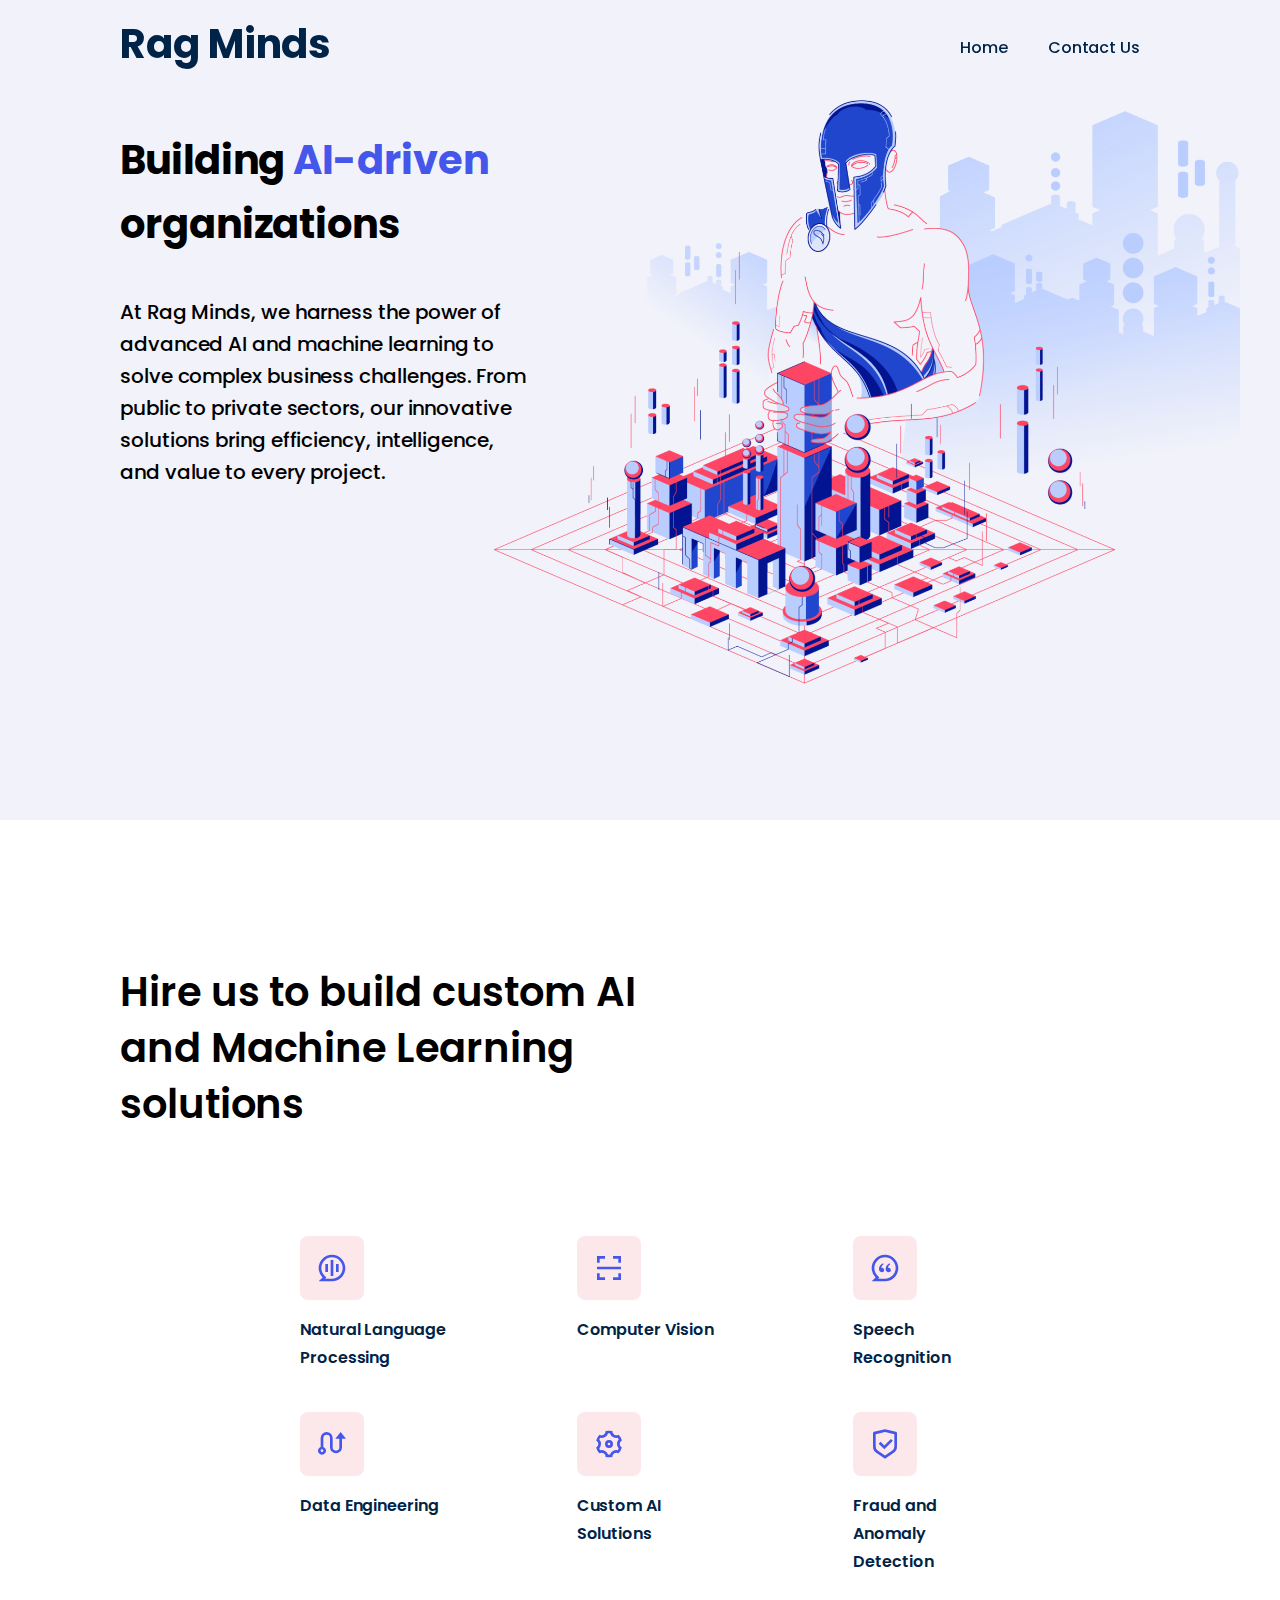
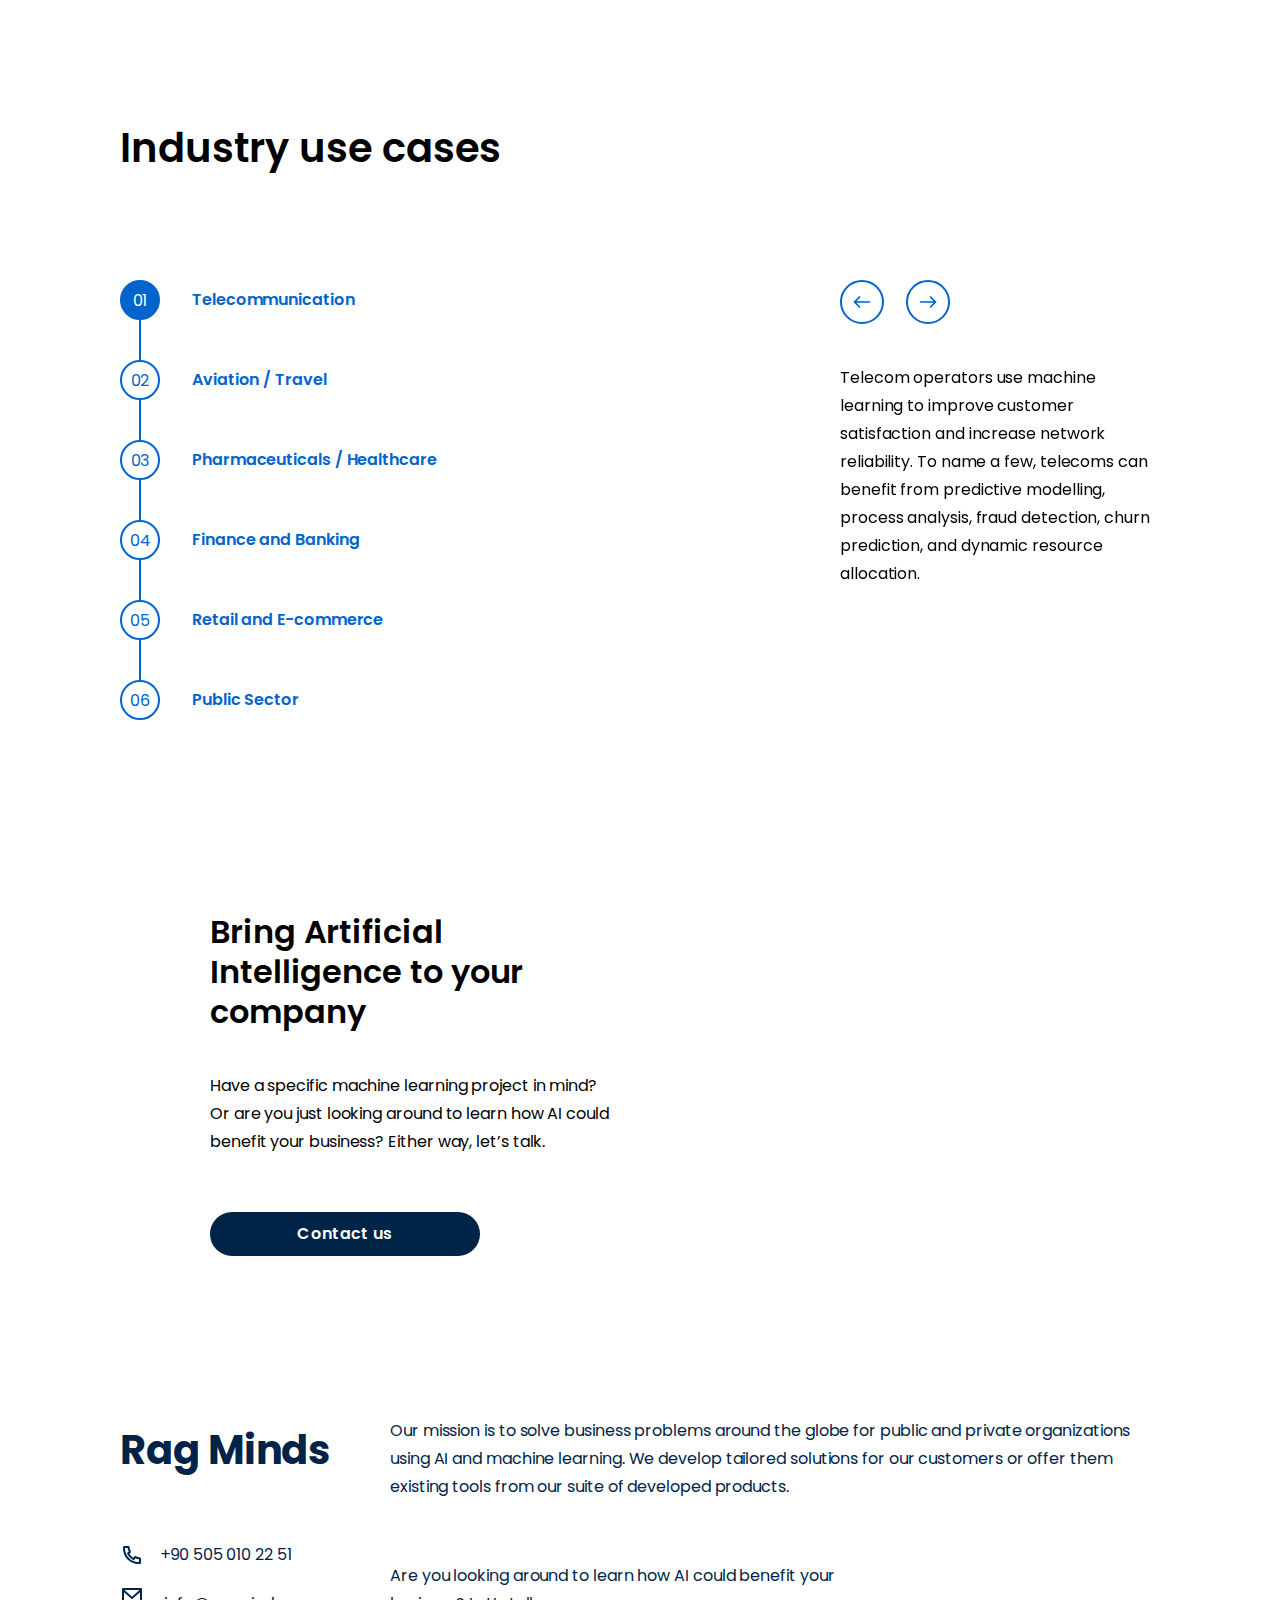
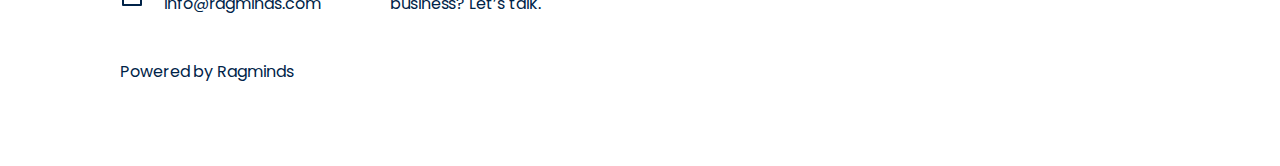
==== index.html @ a87e362b "first commit" ====
<!DOCTYPE html>
<html class="no-js" lang="en">
   <head>
      <meta charset="utf-8">
      <script>
         class RocketLazyLoadScripts{constructor(){this.triggerEvents=["keydown","mousedown","mousemove","touchmove","touchstart","touchend","wheel"],this.userEventHandler=this._triggerListener.bind(this),this.touchStartHandler=this._onTouchStart.bind(this),this.touchMoveHandler=this._onTouchMove.bind(this),this.touchEndHandler=this._onTouchEnd.bind(this),this.clickHandler=this._onClick.bind(this),this.interceptedClicks=[],window.addEventListener("pageshow",(e=>{this.persisted=e.persisted})),window.addEventListener("DOMContentLoaded",(()=>{this._preconnect3rdParties()})),this.delayedScripts={normal:[],async:[],defer:[]},this.allJQueries=[]}_addUserInteractionListener(e){document.hidden?e._triggerListener():(this.triggerEvents.forEach((t=>window.addEventListener(t,e.userEventHandler,{passive:!0}))),window.addEventListener("touchstart",e.touchStartHandler,{passive:!0}),window.addEventListener("mousedown",e.touchStartHandler),document.addEventListener("visibilitychange",e.userEventHandler))}_removeUserInteractionListener(){this.triggerEvents.forEach((e=>window.removeEventListener(e,this.userEventHandler,{passive:!0}))),document.removeEventListener("visibilitychange",this.userEventHandler)}_onTouchStart(e){"HTML"!==e.target.tagName&&(window.addEventListener("touchend",this.touchEndHandler),window.addEventListener("mouseup",this.touchEndHandler),window.addEventListener("touchmove",this.touchMoveHandler,{passive:!0}),window.addEventListener("mousemove",this.touchMoveHandler),e.target.addEventListener("click",this.clickHandler),this._renameDOMAttribute(e.target,"onclick","rocket-onclick"))}_onTouchMove(e){window.removeEventListener("touchend",this.touchEndHandler),window.removeEventListener("mouseup",this.touchEndHandler),window.removeEventListener("touchmove",this.touchMoveHandler,{passive:!0}),window.removeEventListener("mousemove",this.touchMoveHandler),e.target.removeEventListener("click",this.clickHandler),this._renameDOMAttribute(e.target,"rocket-onclick","onclick")}_onTouchEnd(e){window.removeEventListener("touchend",this.touchEndHandler),window.removeEventListener("mouseup",this.touchEndHandler),window.removeEventListener("touchmove",this.touchMoveHandler,{passive:!0}),window.removeEventListener("mousemove",this.touchMoveHandler)}_onClick(e){e.target.removeEventListener("click",this.clickHandler),this._renameDOMAttribute(e.target,"rocket-onclick","onclick"),this.interceptedClicks.push(e),e.preventDefault(),e.stopPropagation(),e.stopImmediatePropagation()}_replayClicks(){window.removeEventListener("touchstart",this.touchStartHandler,{passive:!0}),window.removeEventListener("mousedown",this.touchStartHandler),this.interceptedClicks.forEach((e=>{e.target.dispatchEvent(new MouseEvent("click",{view:e.view,bubbles:!0,cancelable:!0}))}))}_renameDOMAttribute(e,t,n){e.hasAttribute&&e.hasAttribute(t)&&(event.target.setAttribute(n,event.target.getAttribute(t)),event.target.removeAttribute(t))}_triggerListener(){this._removeUserInteractionListener(this),"loading"===document.readyState?document.addEventListener("DOMContentLoaded",this._loadEverythingNow.bind(this)):this._loadEverythingNow()}_preconnect3rdParties(){let e=[];document.querySelectorAll("script[type=rocketlazyloadscript]").forEach((t=>{if(t.hasAttribute("src")){const n=new URL(t.src).origin;n!==location.origin&&e.push({src:n,crossOrigin:t.crossOrigin||"module"===t.getAttribute("data-rocket-type")})}})),e=[...new Map(e.map((e=>[JSON.stringify(e),e]))).values()],this._batchInjectResourceHints(e,"preconnect")}async _loadEverythingNow(){this.lastBreath=Date.now(),this._delayEventListeners(),this._delayJQueryReady(this),this._handleDocumentWrite(),this._registerAllDelayedScripts(),this._preloadAllScripts(),await this._loadScriptsFromList(this.delayedScripts.normal),await this._loadScriptsFromList(this.delayedScripts.defer),await this._loadScriptsFromList(this.delayedScripts.async);try{await this._triggerDOMContentLoaded(),await this._triggerWindowLoad()}catch(e){}window.dispatchEvent(new Event("rocket-allScriptsLoaded")),this._replayClicks()}_registerAllDelayedScripts(){document.querySelectorAll("script[type=rocketlazyloadscript]").forEach((e=>{e.hasAttribute("src")?e.hasAttribute("async")&&!1!==e.async?this.delayedScripts.async.push(e):e.hasAttribute("defer")&&!1!==e.defer||"module"===e.getAttribute("data-rocket-type")?this.delayedScripts.defer.push(e):this.delayedScripts.normal.push(e):this.delayedScripts.normal.push(e)}))}async _transformScript(e){return await this._littleBreath(),new Promise((t=>{const n=document.createElement("script");[...e.attributes].forEach((e=>{let t=e.nodeName;"type"!==t&&("data-rocket-type"===t&&(t="type"),n.setAttribute(t,e.nodeValue))})),e.hasAttribute("src")?(n.addEventListener("load",t),n.addEventListener("error",t)):(n.text=e.text,t());try{e.parentNode.replaceChild(n,e)}catch(e){t()}}))}async _loadScriptsFromList(e){const t=e.shift();return t?(await this._transformScript(t),this._loadScriptsFromList(e)):Promise.resolve()}_preloadAllScripts(){this._batchInjectResourceHints([...this.delayedScripts.normal,...this.delayedScripts.defer,...this.delayedScripts.async],"preload")}_batchInjectResourceHints(e,t){var n=document.createDocumentFragment();e.forEach((e=>{if(e.src){const i=document.createElement("link");i.href=e.src,i.rel=t,"preconnect"!==t&&(i.as="script"),e.getAttribute&&"module"===e.getAttribute("data-rocket-type")&&(i.crossOrigin=!0),e.crossOrigin&&(i.crossOrigin=e.crossOrigin),n.appendChild(i)}})),document.head.appendChild(n)}_delayEventListeners(){let e={};function t(t,n){!function(t){function n(n){return e[t].eventsToRewrite.indexOf(n)>=0?"rocket-"+n:n}e[t]||(e[t]={originalFunctions:{add:t.addEventListener,remove:t.removeEventListener},eventsToRewrite:[]},t.addEventListener=function(){arguments[0]=n(arguments[0]),e[t].originalFunctions.add.apply(t,arguments)},t.removeEventListener=function(){arguments[0]=n(arguments[0]),e[t].originalFunctions.remove.apply(t,arguments)})}(t),e[t].eventsToRewrite.push(n)}function n(e,t){let n=e[t];Object.defineProperty(e,t,{get:()=>n||function(){},set(i){e["rocket"+t]=n=i}})}t(document,"DOMContentLoaded"),t(window,"DOMContentLoaded"),t(window,"load"),t(window,"pageshow"),t(document,"readystatechange"),n(document,"onreadystatechange"),n(window,"onload"),n(window,"onpageshow")}_delayJQueryReady(e){let t=window.jQuery;Object.defineProperty(window,"jQuery",{get:()=>t,set(n){if(n&&n.fn&&!e.allJQueries.includes(n)){n.fn.ready=n.fn.init.prototype.ready=function(t){e.domReadyFired?t.bind(document)(n):document.addEventListener("rocket-DOMContentLoaded",(()=>t.bind(document)(n)))};const t=n.fn.on;n.fn.on=n.fn.init.prototype.on=function(){if(this[0]===window){function e(e){return e.split(" ").map((e=>"load"===e||0===e.indexOf("load.")?"rocket-jquery-load":e)).join(" ")}"string"==typeof arguments[0]||arguments[0]instanceof String?arguments[0]=e(arguments[0]):"object"==typeof arguments[0]&&Object.keys(arguments[0]).forEach((t=>{delete Object.assign(arguments[0],{[e(t)]:arguments[0][t]})[t]}))}return t.apply(this,arguments),this},e.allJQueries.push(n)}t=n}})}async _triggerDOMContentLoaded(){this.domReadyFired=!0,await this._littleBreath(),document.dispatchEvent(new Event("rocket-DOMContentLoaded")),await this._littleBreath(),window.dispatchEvent(new Event("rocket-DOMContentLoaded")),await this._littleBreath(),document.dispatchEvent(new Event("rocket-readystatechange")),await this._littleBreath(),document.rocketonreadystatechange&&document.rocketonreadystatechange()}async _triggerWindowLoad(){await this._littleBreath(),window.dispatchEvent(new Event("rocket-load")),await this._littleBreath(),window.rocketonload&&window.rocketonload(),await this._littleBreath(),this.allJQueries.forEach((e=>e(window).trigger("rocket-jquery-load"))),await this._littleBreath();const e=new Event("rocket-pageshow");e.persisted=this.persisted,window.dispatchEvent(e),await this._littleBreath(),window.rocketonpageshow&&window.rocketonpageshow({persisted:this.persisted})}_handleDocumentWrite(){const e=new Map;document.write=document.writeln=function(t){const n=document.currentScript,i=document.createRange(),r=n.parentElement;let o=e.get(n);void 0===o&&(o=n.nextSibling,e.set(n,o));const s=document.createDocumentFragment();i.setStart(s,0),s.appendChild(i.createContextualFragment(t)),r.insertBefore(s,o)}}async _littleBreath(){Date.now()-this.lastBreath>45&&(await this._requestAnimFrame(),this.lastBreath=Date.now())}async _requestAnimFrame(){return document.hidden?new Promise((e=>setTimeout(e))):new Promise((e=>requestAnimationFrame(e)))}static run(){const e=new RocketLazyLoadScripts;e._addUserInteractionListener(e)}}RocketLazyLoadScripts.run();
      </script>
         <link rel="apple-touch-icon" sizes="180x180" href="favicons/RM-transparent.png">
         <link rel="icon" type="image/png" sizes="32x32" href="favicons/RM-transparent.png">
         <link rel="icon" type="image/png" sizes="16x16" href="favicons/RM-transparent.png">
         <link rel="shortcut icon" href="favicons/RM-transparent.png">
         <meta name="viewport" content="width=device-width, initial-scale=1">
      <meta http-equiv="X-UA-Compatible" content="IE=Edge">
      
      <link rel="preconnect" href="https://fonts.gstatic.com">
      <title>Building AI-driven organisations with machine learning solutions</title>
      
      <link rel="preload" as="style" href="https://fonts.googleapis.com/css2?family=Poppins:ital,wght@0,400;0,500;0,600;0,700;1,400;1,500;1,600;1,700&amp;display=swap">
      <link rel="stylesheet" href="https://fonts.googleapis.com/css2?family=Poppins:ital,wght@0,400;0,500;0,600;0,700;1,400;1,500;1,600;1,700&amp;display=swap" media="print" onload="this.media='all'">
      <noscript>
         <link rel="stylesheet" href="https://fonts.googleapis.com/css2?family=Poppins:ital,wght@0,400;0,500;0,600;0,700;1,400;1,500;1,600;1,700&amp;display=swap">
      </noscript>
      <meta name="description" content="Ragminds solves business problems with advanced AI and Machine Learning Solutions for public and private sectors.">

      <link rel="dns-prefetch" href="//js.hs-scripts.com">
      <link rel="dns-prefetch" href="//fonts.googleapis.com">
      <link href="https://fonts.gstatic.com" crossorigin rel="preconnect">
      <style id="global-styles-inline-css" type="text/css">
         body{--wp--preset--color--black: #000000;--wp--preset--color--cyan-bluish-gray: #abb8c3;--wp--preset--color--white: #ffffff;--wp--preset--color--pale-pink: #f78da7;--wp--preset--color--vivid-red: #cf2e2e;--wp--preset--color--luminous-vivid-orange: #ff6900;--wp--preset--color--luminous-vivid-amber: #fcb900;--wp--preset--color--light-green-cyan: #7bdcb5;--wp--preset--color--vivid-green-cyan: #00d084;--wp--preset--color--pale-cyan-blue: #8ed1fc;--wp--preset--color--vivid-cyan-blue: #0693e3;--wp--preset--color--vivid-purple: #9b51e0;--wp--preset--gradient--vivid-cyan-blue-to-vivid-purple: linear-gradient(135deg,rgba(6,147,227,1) 0%,rgb(155,81,224) 100%);--wp--preset--gradient--light-green-cyan-to-vivid-green-cyan: linear-gradient(135deg,rgb(122,220,180) 0%,rgb(0,208,130) 100%);--wp--preset--gradient--luminous-vivid-amber-to-luminous-vivid-orange: linear-gradient(135deg,rgba(252,185,0,1) 0%,rgba(255,105,0,1) 100%);--wp--preset--gradient--luminous-vivid-orange-to-vivid-red: linear-gradient(135deg,rgba(255,105,0,1) 0%,rgb(207,46,46) 100%);--wp--preset--gradient--very-light-gray-to-cyan-bluish-gray: linear-gradient(135deg,rgb(238,238,238) 0%,rgb(169,184,195) 100%);--wp--preset--gradient--cool-to-warm-spectrum: linear-gradient(135deg,rgb(74,234,220) 0%,rgb(151,120,209) 20%,rgb(207,42,186) 40%,rgb(238,44,130) 60%,rgb(251,105,98) 80%,rgb(254,248,76) 100%);--wp--preset--gradient--blush-light-purple: linear-gradient(135deg,rgb(255,206,236) 0%,rgb(152,150,240) 100%);--wp--preset--gradient--blush-bordeaux: linear-gradient(135deg,rgb(254,205,165) 0%,rgb(254,45,45) 50%,rgb(107,0,62) 100%);--wp--preset--gradient--luminous-dusk: linear-gradient(135deg,rgb(255,203,112) 0%,rgb(199,81,192) 50%,rgb(65,88,208) 100%);--wp--preset--gradient--pale-ocean: linear-gradient(135deg,rgb(255,245,203) 0%,rgb(182,227,212) 50%,rgb(51,167,181) 100%);--wp--preset--gradient--electric-grass: linear-gradient(135deg,rgb(202,248,128) 0%,rgb(113,206,126) 100%);--wp--preset--gradient--midnight: linear-gradient(135deg,rgb(2,3,129) 0%,rgb(40,116,252) 100%);--wp--preset--duotone--dark-grayscale: url('#wp-duotone-dark-grayscale');--wp--preset--duotone--grayscale: url('#wp-duotone-grayscale');--wp--preset--duotone--purple-yellow: url('#wp-duotone-purple-yellow');--wp--preset--duotone--blue-red: url('#wp-duotone-blue-red');--wp--preset--duotone--midnight: url('#wp-duotone-midnight');--wp--preset--duotone--magenta-yellow: url('#wp-duotone-magenta-yellow');--wp--preset--duotone--purple-green: url('#wp-duotone-purple-green');--wp--preset--duotone--blue-orange: url('#wp-duotone-blue-orange');--wp--preset--font-size--small: 13px;--wp--preset--font-size--medium: 20px;--wp--preset--font-size--large: 36px;--wp--preset--font-size--x-large: 42px;}.has-black-color{color: var(--wp--preset--color--black) !important;}.has-cyan-bluish-gray-color{color: var(--wp--preset--color--cyan-bluish-gray) !important;}.has-white-color{color: var(--wp--preset--color--white) !important;}.has-pale-pink-color{color: var(--wp--preset--color--pale-pink) !important;}.has-vivid-red-color{color: var(--wp--preset--color--vivid-red) !important;}.has-luminous-vivid-orange-color{color: var(--wp--preset--color--luminous-vivid-orange) !important;}.has-luminous-vivid-amber-color{color: var(--wp--preset--color--luminous-vivid-amber) !important;}.has-light-green-cyan-color{color: var(--wp--preset--color--light-green-cyan) !important;}.has-vivid-green-cyan-color{color: var(--wp--preset--color--vivid-green-cyan) !important;}.has-pale-cyan-blue-color{color: var(--wp--preset--color--pale-cyan-blue) !important;}.has-vivid-cyan-blue-color{color: var(--wp--preset--color--vivid-cyan-blue) !important;}.has-vivid-purple-color{color: var(--wp--preset--color--vivid-purple) !important;}.has-black-background-color{background-color: var(--wp--preset--color--black) !important;}.has-cyan-bluish-gray-background-color{background-color: var(--wp--preset--color--cyan-bluish-gray) !important;}.has-white-background-color{background-color: var(--wp--preset--color--white) !important;}.has-pale-pink-background-color{background-color: var(--wp--preset--color--pale-pink) !important;}.has-vivid-red-background-color{background-color: var(--wp--preset--color--vivid-red) !important;}.has-luminous-vivid-orange-background-color{background-color: var(--wp--preset--color--luminous-vivid-orange) !important;}.has-luminous-vivid-amber-background-color{background-color: var(--wp--preset--color--luminous-vivid-amber) !important;}.has-light-green-cyan-background-color{background-color: var(--wp--preset--color--light-green-cyan) !important;}.has-vivid-green-cyan-background-color{background-color: var(--wp--preset--color--vivid-green-cyan) !important;}.has-pale-cyan-blue-background-color{background-color: var(--wp--preset--color--pale-cyan-blue) !important;}.has-vivid-cyan-blue-background-color{background-color: var(--wp--preset--color--vivid-cyan-blue) !important;}.has-vivid-purple-background-color{background-color: var(--wp--preset--color--vivid-purple) !important;}.has-black-border-color{border-color: var(--wp--preset--color--black) !important;}.has-cyan-bluish-gray-border-color{border-color: var(--wp--preset--color--cyan-bluish-gray) !important;}.has-white-border-color{border-color: var(--wp--preset--color--white) !important;}.has-pale-pink-border-color{border-color: var(--wp--preset--color--pale-pink) !important;}.has-vivid-red-border-color{border-color: var(--wp--preset--color--vivid-red) !important;}.has-luminous-vivid-orange-border-color{border-color: var(--wp--preset--color--luminous-vivid-orange) !important;}.has-luminous-vivid-amber-border-color{border-color: var(--wp--preset--color--luminous-vivid-amber) !important;}.has-light-green-cyan-border-color{border-color: var(--wp--preset--color--light-green-cyan) !important;}.has-vivid-green-cyan-border-color{border-color: var(--wp--preset--color--vivid-green-cyan) !important;}.has-pale-cyan-blue-border-color{border-color: var(--wp--preset--color--pale-cyan-blue) !important;}.has-vivid-cyan-blue-border-color{border-color: var(--wp--preset--color--vivid-cyan-blue) !important;}.has-vivid-purple-border-color{border-color: var(--wp--preset--color--vivid-purple) !important;}.has-vivid-cyan-blue-to-vivid-purple-gradient-background{background: var(--wp--preset--gradient--vivid-cyan-blue-to-vivid-purple) !important;}.has-light-green-cyan-to-vivid-green-cyan-gradient-background{background: var(--wp--preset--gradient--light-green-cyan-to-vivid-green-cyan) !important;}.has-luminous-vivid-amber-to-luminous-vivid-orange-gradient-background{background: var(--wp--preset--gradient--luminous-vivid-amber-to-luminous-vivid-orange) !important;}.has-luminous-vivid-orange-to-vivid-red-gradient-background{background: var(--wp--preset--gradient--luminous-vivid-orange-to-vivid-red) !important;}.has-very-light-gray-to-cyan-bluish-gray-gradient-background{background: var(--wp--preset--gradient--very-light-gray-to-cyan-bluish-gray) !important;}.has-cool-to-warm-spectrum-gradient-background{background: var(--wp--preset--gradient--cool-to-warm-spectrum) !important;}.has-blush-light-purple-gradient-background{background: var(--wp--preset--gradient--blush-light-purple) !important;}.has-blush-bordeaux-gradient-background{background: var(--wp--preset--gradient--blush-bordeaux) !important;}.has-luminous-dusk-gradient-background{background: var(--wp--preset--gradient--luminous-dusk) !important;}.has-pale-ocean-gradient-background{background: var(--wp--preset--gradient--pale-ocean) !important;}.has-electric-grass-gradient-background{background: var(--wp--preset--gradient--electric-grass) !important;}.has-midnight-gradient-background{background: var(--wp--preset--gradient--midnight) !important;}.has-small-font-size{font-size: var(--wp--preset--font-size--small) !important;}.has-medium-font-size{font-size: var(--wp--preset--font-size--medium) !important;}.has-large-font-size{font-size: var(--wp--preset--font-size--large) !important;}.has-x-large-font-size{font-size: var(--wp--preset--font-size--x-large) !important;}
      </style>
      <link rel="preload" href="/css/css-wppopups.css" data-rocket-async="style" as="style" onload="this.onload=null;this.rel='stylesheet'" onerror="this.removeAttribute('data-rocket-async')" type="text/css" media="all">
      <link rel="preload" href="/css/css-wppopups-base.css" data-rocket-async="style" as="style" onload="this.onload=null;this.rel='stylesheet'" onerror="this.removeAttribute('data-rocket-async')" type="text/css" media="all">
      <link rel="preload" href="/css/css-jquery.735e56526295a39b6334.min.css" data-rocket-async="style" as="style" onload="this.onload=null;this.rel='stylesheet'" onerror="this.removeAttribute('data-rocket-async')" type="text/css" media="all">
      <link rel="preload" href="css/css-global.e8b76cdc5c454b910cac.min.css" data-rocket-async="style" as="style" onload="this.onload=null;this.rel='stylesheet'" onerror="this.removeAttribute('data-rocket-async')" type="text/css" media="all">
      
	  <style>
		.logo__link:link { text-decoration: none !important; }
		.logo__link:visited { text-decoration: none !important; }
		.logo__link:hover { text-decoration: none !important; }
		.logo__link:active { text-decoration: none !important; }
		.header__main { padding-bottom: 40px;}
	</style>
   </head>
   <body class="home page-template-default page page-id-11">
      <script src="js/chat-web-sdk-v2.js"></script>
      <div id="page">
         <header class="header">
            <div class="h-container header__container">
               <div class="header__main">
                  <div class="logo  header__logo">
                     <a href="index.html" class="logo__content logo__link" aria-label="logo">
                        <h1>Rag Minds</h1>
                     </a>
                  </div>
                  <button type="button" class="header__toggle" aria-label="Menu" aria-expanded="false">
                     <svg class="icon  header__toggle-icon header__toggle-icon--open" focusable="false">
                        <use xlink:href="/images/global.8ed5bddfe8e0851dfcbee11c2d730599.svg#menu"></use>
                     </svg>
                     <svg class="icon  header__toggle-icon header__toggle-icon--close" focusable="false">
                        <use xlink:href="/images/global.8ed5bddfe8e0851dfcbee11c2d730599.svg#close"></use>
                     </svg>
                  </button>
               </div>
               <div class="header__inner" tabindex="-1">
                  <nav class="navigation  header__navigation" aria-label="Main menu">
                     <ul class="navigation__list">
                        <li class="navigation__item ">
                           <a href="index.html" class="navigation__link">
                           <span class="navigation__link-text">
                           Home
                           </span>
                           </a>
                        </li>
                        <!-- <li class="navigation__item  has-children  menu-item-has-children">
                           <a href="#" class="navigation__link" aria-expanded="false">
                           <span class="navigation__link-text">
                           AI Tools
                           </span>
                           </a>
                           <ul class="navigation__list navigation__list--child">
                              <li class="navigation__item ">
                                 <a href="data-engineering-services.html" class="navigation__link">
                                    <figure class="image image--fluid navigation__link-image">
                                       <img loading="lazy" src="/images/askpdf.jpeg" data-sizes="auto" alt="" class="image__img lazyload">
                                    </figure>
                                    <span class="navigation__link-text">
                                       Ask PDF
                                       <svg class="icon  navigation__link-icon" focusable="false">
                                          <use xlink:href="/images/global.8ed5bddfe8e0851dfcbee11c2d730599.svg#arrow-right"></use>
                                       </svg>
                                    </span>
                                 </a>
                              </li>
                              <li class="navigation__item ">
                                 <a href="computer-vision-services.html" class="navigation__link">
                                    <figure class="image image--fluid navigation__link-image">
                                       <img loading="lazy" src="/images/computer-vision.jpg" data-sizes="auto" alt="cv2" class="image__img lazyload">
                                    </figure>
                                    <span class="navigation__link-text">
                                       Computer Vision
                                       <svg class="icon  navigation__link-icon" focusable="false">
                                          <use xlink:href="/images/global.8ed5bddfe8e0851dfcbee11c2d730599.svg#arrow-right"></use>
                                       </svg>
                                    </span>
                                 </a>
                              </li>
                              <li class="navigation__item ">
                                 <a href="custom-ai-solutions.html" class="navigation__link">
                                    <figure class="image image--fluid navigation__link-image">
                                       <img loading="lazy" src="/images/custom-ml.jpg" data-sizes="auto" alt="Ragminds hero" class="image__img lazyload">
                                    </figure>
                                    <span class="navigation__link-text">
                                       Custom AI Solutions
                                       <svg class="icon  navigation__link-icon" focusable="false">
                                          <use xlink:href="/images/global.8ed5bddfe8e0851dfcbee11c2d730599.svg#arrow-right"></use>
                                       </svg>
                                    </span>
                                 </a>
                              </li>
                              <li class="navigation__item ">
                                 <a href="nlp-services.html" class="navigation__link">
                                    <figure class="image image--fluid navigation__link-image">
                                       <img loading="lazy" src="/images/nlp-services.jpg" data-sizes="auto" alt="nlp services" class="image__img lazyload">
                                    </figure>
                                    <span class="navigation__link-text">
                                       NLP Services
                                       <svg class="icon  navigation__link-icon" focusable="false">
                                          <use xlink:href="/images/global.8ed5bddfe8e0851dfcbee11c2d730599.svg#arrow-right"></use>
                                       </svg>
                                    </span>
                                 </a>
                              </li>
                           </ul>
                        </li> -->
                        <li class="navigation__item  ">
                           <a href="contact-us.html" class="navigation__link">
                           <span class="navigation__link-text">
                           Contact Us
                           </span>
                           </a>
                        </li>
                     </ul>
                  </nav>
               </div>
            </div>
         </header>
         <main class="main">
            <div class="main__hero">
               <div class="hero hero--landing  hero--with-stats">
                  <div class="h-container">
                     <div class="grid hero__grid grid--no-vertical-gutter">
                        <div class="hero__content-col grid__col grid__col--xs-12        grid__col--md-4">
                           <div class="hero__content">
                              <div class="hero__content-wrapper">
                                 <h1 class="hero__title">Building <mark>AI-driven</mark> organizations</h1>
                                 <div class="hero__text text">
                                    <p style="text-align: left;">At Rag Minds, we harness the power of advanced AI and machine learning to solve complex business challenges. From public to private sectors, our innovative solutions bring efficiency, intelligence, and value to every project.</p>
                                 </div>
                              </div>
                              <div class="grid hero__stats-grid">
                                 <div class="grid__col grid__col--md-4 hero__stat-item">
                                    <div class="hero__stat-number bold"></div>
                                    <div class="hero__stat-text bold"></div>
                                 </div>
                                 <div class="grid__col grid__col--md-4 hero__stat-item">
                                    <div class="hero__stat-number bold"></div>
                                    <div class="hero__stat-text bold"></div>
                                 </div>
                                 <div class="grid__col grid__col--md-4 hero__stat-item">
                                    <div class="hero__stat-number bold"></div>
                                    <div class="hero__stat-text bold"></div>
                                 </div>
                              </div>
                           </div>
                        </div>
                        <div class="grid__col grid__col--xs-12
                           grid__col--md-8 hero__media-col">
                           <div class="hero__media-column">
                              <div class="hero__media ">
                                 <div class="hero__item">
                                    <figure class="image  hero__image">
                                       <img loading="eager" src="/images/dp-42.png" alt="Ragminds hero" class="image__img ">
                                    </figure>
                                 </div>
                              </div>
                           </div>
                        </div>
                        <div class="grid__col grid__col--md-9 hero__stats-col">
                           <div class="grid hero__stats-grid hero__stats-grid--mobile">
                              <div class="grid__col grid__col--md-4 hero__stat-item">
                                 <div class="hero__stat-number bold"></div>
                                 <div class="hero__stat-text bold"></div>
                              </div>
                              <div class="grid__col grid__col--md-4 hero__stat-item">
                                 <div class="hero__stat-number bold"></div>
                                 <div class="hero__stat-text bold"></div>
                              </div>
                              <div class="grid__col grid__col--md-4 hero__stat-item">
                                 <div class="hero__stat-number bold"></div>
                                 <div class="hero__stat-text bold"></div>
                              </div>
                           </div>
                        </div>
                     </div>
                  </div>
               </div>
            </div>
            <div class="main__content">

               <div class="section
                  js-background
                  section--mt-lg
                  section--mb-lg
                  " data-theme="white">
                  <div class="h-container">
                     <div class="grid grid--no-vertical-gutter">
                        <div class="section__col grid__col">
                           <div class="section__content">
                              <div class="service-icons   service-icons--alt">
                                 <div class="grid">
                                    <div class="service-icons__title grid__col
                                       grid__col--sm-7">
                                       <div class="title   is-animated" data-text="Hire us to build custom AI and Machine Learning solutions">
                                          <h2 class="title__title h2">Hire us to build custom AI and Machine Learning solutions</h2>
                                          <div class="title__shadow h2">Hire us to build custom AI and Machine Learning solutions</div>
                                       </div>
                                    </div>
                                    <div class="service-icons__icons grid__col
                                       grid__col--sm-9 grid__col--offset-sm-2">
                                       <div class="grid service-icons__item-grid">
                                          <div class="grid__col grid__col--sm-4 service-icons__item">
                                             <div class="service-icons__item-container">
                                                <div class="service-icons__icon-container">
                                                   <svg class="icon  service-icons__icon" focusable="false">
                                                      <use xlink:href="/images/global.8ed5bddfe8e0851dfcbee11c2d730599.svg#voice"></use>
                                                   </svg>
                                                </div>
                                                <div class="service-icons__item-text">
                                                   Natural Language Processing
                                                </div>
                                             </div>
                                          </div>
                                          <div class="grid__col grid__col--sm-4 service-icons__item">
                                             <a href="computer-vision-services.html" class="service-icons__item-container">
                                                <div class="service-icons__icon-container">
                                                   <svg class="icon  service-icons__icon" focusable="false">
                                                      <use xlink:href="/images/global.8ed5bddfe8e0851dfcbee11c2d730599.svg#scan"></use>
                                                   </svg>
                                                </div>
                                                <div class="service-icons__item-text">
                                                   Computer Vision
                                                </div>
                                             </a>
                                          </div>
                                          <div class="grid__col grid__col--sm-4 service-icons__item">
                                             <div class="service-icons__item-container">
                                                <div class="service-icons__icon-container">
                                                   <svg class="icon  service-icons__icon" focusable="false">
                                                      <use xlink:href="/images/global.8ed5bddfe8e0851dfcbee11c2d730599.svg#quote"></use>
                                                   </svg>
                                                </div>
                                                <div class="service-icons__item-text">
                                                   Speech Recognition
                                                </div>
                                             </div>
                                          </div>
                                          <div class="grid__col grid__col--sm-4 service-icons__item">
                                             <a href="data-engineering-services.html" class="service-icons__item-container">
                                                <div class="service-icons__icon-container">
                                                   <svg class="icon  service-icons__icon" focusable="false">
                                                      <use xlink:href="/images/global.8ed5bddfe8e0851dfcbee11c2d730599.svg#route"></use>
                                                   </svg>
                                                </div>
                                                <div class="service-icons__item-text">
                                                   Data Engineering
                                                </div>
                                             </a>
                                          </div>
                                          <div class="grid__col grid__col--sm-4 service-icons__item">
                                             <div class="service-icons__item-container">
                                                <div class="service-icons__icon-container">
                                                   <svg class="icon  service-icons__icon" focusable="false">
                                                      <use xlink:href="/images/global.8ed5bddfe8e0851dfcbee11c2d730599.svg#gear"></use>
                                                   </svg>
                                                </div>
                                                <div class="service-icons__item-text">
                                                   Custom AI Solutions
                                                </div>
                                             </div>
                                          </div>
                                          <div class="grid__col grid__col--sm-4 service-icons__item">
                                             <div class="service-icons__item-container">
                                                <div class="service-icons__icon-container">
                                                   <svg class="icon  service-icons__icon" focusable="false">
                                                      <use xlink:href="/images/global.8ed5bddfe8e0851dfcbee11c2d730599.svg#shield"></use>
                                                   </svg>
                                                </div>
                                                <div class="service-icons__item-text">
                                                   Fraud and Anomaly Detection
                                                </div>
                                             </div>
                                          </div>
                                       </div>
                                    </div>
                                 </div>
                              </div>
                           </div>
                        </div>
                     </div>
                  </div>
               </div>
               
               <div class="section
                  js-background
                  steps-carousel        section--mt-sm
                  section--mb-lg
                  section--background" id="industry-use-cases" data-theme="gray">
                  <div class="h-container">
                     <div class="grid grid--no-vertical-gutter">
                        <div class="section__col grid__col">
                           <div class="title  section__title is-animated" data-text="Industry use cases">
                              <h2 class="title__title h2">Industry use cases</h2>
                              <div class="title__shadow h2">Industry use cases</div>
                           </div>
                           <div class="section__content">
                              <div class="steps-carousel__main js-steps-carousel-group ">
                                 <div class="steps-carousel__buttons">
                                    <button type="button" class="button button--icon-outline steps-carousel__button steps-carousel__button--left        button--icon            " aria-label="button">
                                       <span class="button__inner">
                                          <svg class="icon  button__icon" focusable="false">
                                             <use xlink:href="/images/global.8ed5bddfe8e0851dfcbee11c2d730599.svg#arrow-left"></use>
                                          </svg>
                                       </span>
                                    </button>
                                    <button type="button" class="button button--icon-outline steps-carousel__button steps-carousel__button--right        button--icon            " aria-label="button">
                                       <span class="button__inner">
                                          <svg class="icon  button__icon" focusable="false">
                                             <use xlink:href="/images/global.8ed5bddfe8e0851dfcbee11c2d730599.svg#arrow-right"></use>
                                          </svg>
                                       </span>
                                    </button>
                                 </div>
                                 <div class="steps-carousel__items">
                                    <div class="steps-carousel__item js-steps-carousel is-open" id="telecommunication">
                                       <a href="#telecommunication" data-index="01" class="steps-carousel__header js-steps-carousel-control">
                                          <div class="steps-carousel__title">Telecommunication</div>
                                       </a>
                                       <div class="steps-carousel__content js-steps-carousel-content">
                                          <div class="steps-carousel__inner">
                                             <figure class="image image--fluid steps-carousel__image">
                                                <picture class="image__picture">
                                                   <img loading="lazy" src="/images/mt_dp-43_telecom.png" data-sizes="auto" alt="ai in telecommunication" class="image__img lazyload">
                                                   </source>
                                                </picture>
                                             </figure>
                                             <div class="steps-carousel__text">
                                                <div class="text">
                                                   <p>Telecom operators use machine learning to improve customer satisfaction and increase network reliability. To name a few, telecoms can benefit from predictive modelling, process analysis, fraud detection, churn prediction, and dynamic resource allocation.</p>
                                                </div>
                                             </div>
                                          </div>
                                       </div>
                                    </div>
                                    <div class="steps-carousel__item js-steps-carousel " id="aviation-travel">
                                       <a href="#aviation-travel" data-index="02" class="steps-carousel__header js-steps-carousel-control">
                                          <div class="steps-carousel__title">Aviation / Travel</div>
                                       </a>
                                       <div class="steps-carousel__content js-steps-carousel-content">
                                          <div class="steps-carousel__inner">
                                             <figure class="image image--fluid steps-carousel__image">
                                                <picture class="image__picture">
                                                   <img loading="lazy" src="/images/mt_dp-43_aviation.png" data-sizes="auto" alt="ai in aviation" class="image__img lazyload">
                                                   </source>
                                                </picture>
                                             </figure>
                                             <div class="steps-carousel__text">
                                                <div class="text">
                                                   <p>The world&rsquo;s leading airlines use artificial intelligence to improve operational efficiency, avoid costly mistakes and increase customer satisfaction. Machine learning possibilities include fleet &amp; operations management, development of autonomous machines and processes, and predicting passenger behavior.</p>

                                                </div>
                                             </div>
                                          </div>
                                       </div>
                                    </div>
                                    <div class="steps-carousel__item js-steps-carousel " id="pharmaceuticals-healthcare">
                                       <a href="#pharmaceuticals-healthcare" data-index="03" class="steps-carousel__header js-steps-carousel-control">
                                          <div class="steps-carousel__title">Pharmaceuticals / Healthcare</div>
                                       </a>
                                       <div class="steps-carousel__content js-steps-carousel-content">
                                          <div class="steps-carousel__inner">
                                             <figure class="image image--fluid steps-carousel__image">
                                                <picture class="image__picture">
                                                   <img loading="lazy" src="/images/mt_dp-43_pharmacy.png" data-sizes="auto" alt="ai in healthcare" class="image__img lazyload">
                                                   </source>
                                                </picture>
                                             </figure>
                                             <div class="steps-carousel__text">
                                                <div class="text">
                                                   <p>There are many potential use cases for AI in the pharmaceuticals and healthcare industry, ranging from patient treatment to facilitating the R&amp;D process. Machine learning algorithms&rsquo; ability to analyze large sets of data and discover meaningful patterns makes it a perfect match for the pharma industry.</p>
                                                </div>
                                             </div>
                                          </div>
                                       </div>
                                    </div>
                                    <div class="steps-carousel__item js-steps-carousel " id="finance-and-banking">
                                       <a href="#finance-and-banking" data-index="04" class="steps-carousel__header js-steps-carousel-control">
                                          <div class="steps-carousel__title">Finance and Banking</div>
                                       </a>
                                       <div class="steps-carousel__content js-steps-carousel-content">
                                          <div class="steps-carousel__inner">
                                             <figure class="image image--fluid steps-carousel__image">
                                                <picture class="image__picture">
                                                   <img loading="lazy" src="/images/mt_dp-43_finance.png" data-sizes="auto" alt="ai in finance" class="image__img lazyload">
                                                   </source>
                                                </picture>
                                             </figure>
                                             <div class="steps-carousel__text">
                                                <div class="text">
                                                   <p>From algorithmic trading to customer retention, big players in the finance sector are using AI to gain a competitive advantage. AI can bring value across automated portfolio management, product recommendations, risk assessment, fraud detection, image recognition, and much more.</p>
                                                </div>
                                             </div>
                                          </div>
                                       </div>
                                    </div>
                                    <div class="steps-carousel__item js-steps-carousel " id="retail-and-e-commerce">
                                       <a href="#retail-and-e-commerce" data-index="05" class="steps-carousel__header js-steps-carousel-control">
                                          <div class="steps-carousel__title">Retail and E-commerce </div>
                                       </a>
                                       <div class="steps-carousel__content js-steps-carousel-content">
                                          <div class="steps-carousel__inner">
                                             <figure class="image image--fluid steps-carousel__image">
                                                <picture class="image__picture">
                                                   <img loading="lazy" src="/images/mt_dp-43_retail.png" data-sizes="auto" alt="ai in retail" class="image__img lazyload">
                                                   </source>
                                                </picture>
                                             </figure>
                                             <div class="steps-carousel__text">
                                                <div class="text">
                                                   <p>AI is probably the biggest opportunity companies have in current technology disruption. AI has come to stay and it&rsquo;s just starting to change the way companies do business. Unsure of how and where to invest to generate the greatest returns, most retailers have not taken advantage of what AI has to offer. Waiting is not a winning option. Retailers must dive into AI&rsquo;s full potential to survive in the next five years.</p>
                                                </div>
                                             </div>
                                          </div>
                                       </div>
                                    </div>
                                    <div class="steps-carousel__item js-steps-carousel " id="public-sector">
                                       <a href="#public-sector" data-index="06" class="steps-carousel__header js-steps-carousel-control">
                                          <div class="steps-carousel__title">Public Sector</div>
                                       </a>
                                       <div class="steps-carousel__content js-steps-carousel-content">
                                          <div class="steps-carousel__inner">
                                             <figure class="image image--fluid steps-carousel__image">
                                                <picture class="image__picture">
                                                   <img loading="lazy" src="/images/mt_dp-43_public-sectorv.png" data-sizes="auto" alt="ai in public sector" class="image__img lazyload">
                                                   </source>
                                                </picture>
                                             </figure>
                                             <div class="steps-carousel__text">
                                                <div class="text">
                                                   <p>99% of public services in Estonia are accessible as e-services, and Estonia continues to invest heavily in technology and AI for the public sector. Take a look at some of the most interesting artificial intelligence solutions for the government currently being explored in Estonia.</p>
                                                   <p>&nbsp;</p>
                                                </div>
                                             </div>
                                          </div>
                                       </div>
                                    </div>
                                 </div>
                              </div>
                           </div>
                        </div>
                     </div>
                  </div>
               </div>
               <div class="section
                  js-background
                  section--mt-md
                  section--mb-md
                  section--background" id="bring-artificial-intelligence-to-your-company" data-theme="gray">
                  <div class="h-container">
                     <div class="grid grid--no-vertical-gutter">
                        <div class="section__col grid__col">
                           <div class="section__content">
                              <div class="content-image  ">
                                 <div class="grid grid--no-vertical-gutter ">
                                    <div class="grid__col--middle-xs grid__col grid__col--last-xs grid__col--original-md grid__col--md-5 grid__col--offset-md-1 content-image__content">
                                       <div class="title  content-image__title content-image__title--desktop is-animated" data-text="Bring Artificial Intelligence to your company">
                                          <h3 class="title__title h3">Bring Artificial Intelligence to your company</h3>
                                          <div class="title__shadow h3">Bring Artificial Intelligence to your company</div>
                                       </div>
                                       <div class="content-image__text text">
                                          <p>Have a specific machine learning project in mind? Or are you just looking around to learn how AI could benefit your business? Either way, let&rsquo;s talk.</p>
                                          <p>
                                             <a href="contact-us.html" class="button">
                                             <span class="button__inner">
                                             <span class="button__text">Contact us</span>
                                             </span>
                                             </a>
                                          </p>
                                       </div>
                                    </div>
                                    <div class="grid__col grid__col--middle-xs grid__col--md-4 grid__col--offset-md-1">
                                       <figure class="image  content-image__image">
                                          <picture class="image__picture">
                                             <source srcset="/images/professional.png media="(min-width: 768px)">
                                             <img loading="lazy" src="/images/professional.png" data-sizes="auto" alt="Ayman Khalil Ragminds" class="image__img lazyload">
                                             </source>
                                          </picture>
                                       </figure>
                                       <div class="title  content-image__title is-animated" data-text="Bring Artificial Intelligence to your company">
                                          <h3 class="title__title h3">Bring Artificial Intelligence to your company</h3>
                                          <div class="title__shadow h3">Bring Artificial Intelligence to your company</div>
                                       </div>
                                    </div>
                                 </div>
                              </div>
                           </div>
                        </div>
                     </div>
                  </div>
               </div>
            </div>
         </main>
         <footer class="footer js-background" data-theme="gray">
            <div class="h-container">
               <div class="grid">
                  <div class="grid__col grid__col--md-3">
                     <div class="logo logo--footer footer__logo">
                        <a href="index.html" class="logo__content logo__link" aria-label="logo">
							<h1>Rag Minds</h1>
                        </a>
                     </div>
                  </div>
                  <div class="grid__col grid__col--md-12 grid__col--lg-9">
                     <div class="grid grid--compressed">
                        <div class="footer__content-col grid__col grid__col--lg-9">
                           <div class="text">
                              <p>Our mission is to solve business problems around the globe for public and private organizations using AI and machine learning. We develop tailored solutions for our customers or offer them existing tools from our suite of developed products.</p>
                           </div>
                        </div>
                     </div>
                  </div>
                  <div class="grid__col grid__col--lg-9 grid__col--bottom-lg grid__col--last-lg">
                     <div class="grid grid--middle-xs grid--compressed">
                        <div class="grid__col grid__col--md-6 grid__col--lg-6">
                           <div class="text">
                              <p>Are you looking around to learn how AI could benefit your business? Let&rsquo;s talk.</p>
                           </div>
                        </div>
                     </div>
                  </div>
                  <div class="grid__col grid__col--lg-3">
                     <ul class="footer__contacts-list">
                        <li class="footer__contacts-item">
                           <a class="footer__contacts-link" href="tel:+905050102251">
                              <svg class="icon  footer__contacts-icon" focusable="false">
                                 <use xlink:href="/images/global.8ed5bddfe8e0851dfcbee11c2d730599.svg#phone"></use>
                              </svg>
                              <span class="footer__contacts-text">+90 505 010 22 51</span>
                           </a>
                        </li>
                        <li class="footer__contacts-item">
							<svg class="icon  footer__contacts-icon" focusable="false">
                                 <use xlink:href="/images/global.8ed5bddfe8e0851dfcbee11c2d730599.svg#mail"></use>
                              </svg>
                              <span class="footer__contacts-text">info@ragminds.com</span>
                        </li>
                     </ul>
                  </div>
                  <div class="grid__col grid__col--last-xs footer__play-and-nope">
                     <div class="footer-play-nope__inner">
                        <p class="footer-play-nope__powered-by"> Powered by Ragminds</p>
                     </div>
                  </div>
               </div>
            </div>
         </footer>
         <div class="notification-list"></div>
      </div>
      <script type="rocketlazyloadscript" data-rocket-type="text/javascript" src="js/vendor-regenerator-runtime.min.js" id="regenerator-runtime-js"></script>
      <script type="rocketlazyloadscript" data-rocket-type="text/javascript" src="js/vendor-wp-polyfill.min.js" id="wp-polyfill-js"></script>
      <script type="rocketlazyloadscript" data-rocket-type="text/javascript" src="js/dist-dom-ready.min.js" id="wp-dom-ready-js"></script>
      <script type="rocketlazyloadscript" data-rocket-type="text/javascript" src="js/dist-hooks.min.js" id="wp-hooks-js"></script>
      <script type="rocketlazyloadscript" data-rocket-type="text/javascript" src="js/dist-i18n.min.js" id="wp-i18n-js"></script>
      <script type="rocketlazyloadscript" data-rocket-type="text/javascript" id="wp-i18n-js-after">
         wp.i18n.setLocaleData( { 'text direction\u0004ltr': [ 'ltr' ] } );
      </script>
      <script type="rocketlazyloadscript" data-rocket-type="text/javascript" id="wp-a11y-js-translations">
         ( function( domain, translations ) {
         	var localeData = translations.locale_data[ domain ] || translations.locale_data.messages;
         	localeData[""].domain = domain;
         	wp.i18n.setLocaleData( localeData, domain );
         } )( "default", { "locale_data": { "messages": { "": {} } } } );
      </script>
      <script type="rocketlazyloadscript" data-rocket-type="text/javascript" src="js/dist-a11y.min.js" id="wp-a11y-js"></script>
      <script type="text/javascript" id="core-js-extra">
         /* <![CDATA[ */
         var gotoAndPlay = {};
         /* ]]> */
      </script>
      <script type="rocketlazyloadscript" data-rocket-type="text/javascript" src="js/js-core.b3989065d99afe9d6057.min.js" id="core-js"></script>
      <script type="rocketlazyloadscript" data-rocket-type="text/javascript" src="js/js-jquery.735e56526295a39b6334.min.js" id="webpack-jquery-js"></script>
      <script type="rocketlazyloadscript" data-rocket-type="text/javascript" src="js/js-global.e8b76cdc5c454b910cac.min.js" id="jquery-js"></script>
      <script type="rocketlazyloadscript" data-rocket-type="text/javascript" defer src="js/js-jquery.json.min.js" id="gform_json-js"></script>

      <script type="rocketlazyloadscript" data-rocket-type="text/javascript" defer src="js/js-gravityforms.min.js" id="gform_gravityforms-js"></script>
      <script type="rocketlazyloadscript" data-rocket-type="text/javascript" defer src="js/js-placeholders.jquery.min.js" id="gform_placeholder-js"></script>
      <script type="rocketlazyloadscript" data-rocket-type="text/javascript" src="js/js-wppopups.js" id="wppopups-js"></script>
      <script type="rocketlazyloadscript" data-rocket-type="text/javascript" src="js/5314383.js" async defer id="hs-script-loader"></script>
      <script type="rocketlazyloadscript" data-rocket-type="text/javascript" src="js/js-wppopups.js" id="wppopups-pro-js-js"></script>


      <script type="rocketlazyloadscript" data-rocket-type="text/javascript" src="js/jquery-jquery-migrate.min.js" id="jquery-migrate-js"></script>
      <div class="wppopups-whole" style="display: none"></div>
      <noscript>
         <link rel="stylesheet" id="wppopups-pro-css" href="css/css-wppopups.css" type="text/css" media="all">
         <link rel="stylesheet" id="wppopups-base-css" href="css/css-wppopups-base.css" type="text/css" media="all">
         <link rel="stylesheet" id="jquery-css" href="css/css-jquery.735e56526295a39b6334.min.css" type="text/css" media="all">
         <link rel="stylesheet" id="global-css" href="css/css-global.e8b76cdc5c454b910cac.min.css" type="text/css" media="all">
      </noscript>
   </body>
</html>
---- css/css-wppopups.css ----
/* ==========================================================================
   Optin postal theme
   ========================================================================== */
.spu-box.spu-theme-postal{
    background: url(../images/images-postal.png) 0% 0 repeat-x,url(../images/images-postal.png) 0% 100% repeat-x;
}
/* ==========================================================================
   CTA theme
   ========================================================================== */
.spu-box.spu-theme-cta .spu-container{
    padding: 20px !important;
}
.spu-box.spu-theme-cta .spu-fields-container{
    background: rgb(205, 209, 212);
    border-top: 1px solid #B3B2B2;
    margin-top: 50px;
    margin: 0 -20px -20px -20px;
    padding: 36px 30px;
}
.spu-box.spu-theme-cta .spu-fields-container:after {
    content: "";
    position: absolute;
    left: 10px;
    top: -60px;
    width: 45px;
    height: 97px;
    background: url(../images/images-cta-arrow.png) 0px 0px no-repeat;
}

/* ==========================================================================
   GDPR FIELD
   ========================================================================== */
label.spu-fields.spu-gdpr a{
    text-decoration: underline;
}
label.spu-fields.spu-gdpr {
    margin-bottom: 20px;
    display: block;
}

label.spu-fields.spu-gdpr input {
    margin-right: 5px;
}

/* ==========================================================================
    Positions
   ========================================================================== */

.spu-box.spu-position-fullscreen {
    position: fixed !important;
    width: 100% !important;
    top: 0 !important;
    height: 100% !important;
    padding: 0 !important;
    max-width: 100% !important;
    left: 0;
    border: none;
    box-shadow: none !important;
    align-items: center;
    justify-content: center;
}
.spu-flex-center {
    align-items: center;
    justify-content: center;
    flex-direction: column;
    display: flex;
}

.spu-box.spu-position-after-post{
    position: relative;
    z-index: 1;
}
.spu-sticky-title{
    margin-bottom: 0px;
    background: #333;
    color: #fff;
    padding: 15px 20px !important;
    line-height: 1;
    cursor: pointer;
}

.spu-box.spu-position-float-left{
    left: 0;
}
.spu-box.spu-position-float-right {
    right: 0;
}
.spu-box.spu-position-sticky-left{
    left: 0;
}
.spu-box.spu-position-sticky-right {
    right: 0;
}
 .spu-box.spu-position-sticky-right,
 .spu-box.spu-position-sticky-left {
    position: relative;
}
 .spu-box.spu-position-sticky-right.spu-sticky-open,
 .spu-box.spu-position-sticky-left.spu-sticky-open{
    bottom:0 !important;
}
 .spu-box.spu-position-sticky-right,
 .spu-box.spu-position-sticky-left{
    position: fixed !important;
    -webkit-transition: bottom .8s;
    -moz-transition: bottom .8s;
    -o-transition: bottom .8s;
    transition: bottom .8s;
}

.spu-box .spu-content label.spu-fields{
    display: inline-flex;
    align-items: center;
}
.spu-box .spu-content label.spu-fields.spu-gdpr input{
    margin: 0 5px 0 0;
}
.spu-box.spu-position-top-bar.spu-push-content,
.spu-box.spu-position-bottom-bar.spu-push-content{
    position: relative;
}
/* ==========================================================================
    Animations
   ========================================================================== */

/*!
 * animate.css -https://daneden.github.io/animate.css/
 * Version - 3.7.2
 * Licensed under the MIT license - http://opensource.org/licenses/MIT
 *
 * Copyright (c) 2019 Daniel Eden
 */

@-webkit-keyframes spu-animation-bounce {
    from,
    20%,
    53%,
    80%,
    to {
        -webkit-animation-timing-function: cubic-bezier(0.215, 0.61, 0.355, 1);
        animation-timing-function: cubic-bezier(0.215, 0.61, 0.355, 1);
        -webkit-transform: translate3d(0, 0, 0);
        transform: translate3d(0, 0, 0);
    }

    40%,
    43% {
        -webkit-animation-timing-function: cubic-bezier(0.755, 0.05, 0.855, 0.06);
        animation-timing-function: cubic-bezier(0.755, 0.05, 0.855, 0.06);
        -webkit-transform: translate3d(0, -30px, 0);
        transform: translate3d(0, -30px, 0);
    }

    70% {
        -webkit-animation-timing-function: cubic-bezier(0.755, 0.05, 0.855, 0.06);
        animation-timing-function: cubic-bezier(0.755, 0.05, 0.855, 0.06);
        -webkit-transform: translate3d(0, -15px, 0);
        transform: translate3d(0, -15px, 0);
    }

    90% {
        -webkit-transform: translate3d(0, -4px, 0);
        transform: translate3d(0, -4px, 0);
    }
}

@keyframes spu-animation-bounce {
    from,
    20%,
    53%,
    80%,
    to {
        -webkit-animation-timing-function: cubic-bezier(0.215, 0.61, 0.355, 1);
        animation-timing-function: cubic-bezier(0.215, 0.61, 0.355, 1);
        -webkit-transform: translate3d(0, 0, 0);
        transform: translate3d(0, 0, 0);
    }

    40%,
    43% {
        -webkit-animation-timing-function: cubic-bezier(0.755, 0.05, 0.855, 0.06);
        animation-timing-function: cubic-bezier(0.755, 0.05, 0.855, 0.06);
        -webkit-transform: translate3d(0, -30px, 0);
        transform: translate3d(0, -30px, 0);
    }

    70% {
        -webkit-animation-timing-function: cubic-bezier(0.755, 0.05, 0.855, 0.06);
        animation-timing-function: cubic-bezier(0.755, 0.05, 0.855, 0.06);
        -webkit-transform: translate3d(0, -15px, 0);
        transform: translate3d(0, -15px, 0);
    }

    90% {
        -webkit-transform: translate3d(0, -4px, 0);
        transform: translate3d(0, -4px, 0);
    }
}

.spu-animation-bounce {
    -webkit-animation-name: spu-animation-bounce;
    animation-name: spu-animation-bounce;
    -webkit-transform-origin: center bottom;
    transform-origin: center bottom;
}

@-webkit-keyframes spu-animation-flash {
    from,
    50%,
    to {
        opacity: 1;
    }

    25%,
    75% {
        opacity: 0;
    }
}

@keyframes spu-animation-flash {
    from,
    50%,
    to {
        opacity: 1;
    }

    25%,
    75% {
        opacity: 0;
    }
}

.spu-animation-flash {
    -webkit-animation-name: spu-animation-flash;
    animation-name: spu-animation-flash;
}

/* originally authored by Nick Pettit - https://github.com/nickpettit/glide */

@-webkit-keyframes spu-animation-pulse {
    from {
        -webkit-transform: scale3d(1, 1, 1);
        transform: scale3d(1, 1, 1);
    }

    50% {
        -webkit-transform: scale3d(1.05, 1.05, 1.05);
        transform: scale3d(1.05, 1.05, 1.05);
    }

    to {
        -webkit-transform: scale3d(1, 1, 1);
        transform: scale3d(1, 1, 1);
    }
}

@keyframes spu-animation-pulse {
    from {
        -webkit-transform: scale3d(1, 1, 1);
        transform: scale3d(1, 1, 1);
    }

    50% {
        -webkit-transform: scale3d(1.05, 1.05, 1.05);
        transform: scale3d(1.05, 1.05, 1.05);
    }

    to {
        -webkit-transform: scale3d(1, 1, 1);
        transform: scale3d(1, 1, 1);
    }
}

.spu-animation-pulse {
    -webkit-animation-name: spu-animation-pulse;
    animation-name: spu-animation-pulse;
}

@-webkit-keyframes spu-animation-rubberBand {
    from {
        -webkit-transform: scale3d(1, 1, 1);
        transform: scale3d(1, 1, 1);
    }

    30% {
        -webkit-transform: scale3d(1.25, 0.75, 1);
        transform: scale3d(1.25, 0.75, 1);
    }

    40% {
        -webkit-transform: scale3d(0.75, 1.25, 1);
        transform: scale3d(0.75, 1.25, 1);
    }

    50% {
        -webkit-transform: scale3d(1.15, 0.85, 1);
        transform: scale3d(1.15, 0.85, 1);
    }

    65% {
        -webkit-transform: scale3d(0.95, 1.05, 1);
        transform: scale3d(0.95, 1.05, 1);
    }

    75% {
        -webkit-transform: scale3d(1.05, 0.95, 1);
        transform: scale3d(1.05, 0.95, 1);
    }

    to {
        -webkit-transform: scale3d(1, 1, 1);
        transform: scale3d(1, 1, 1);
    }
}

@keyframes spu-animation-rubberBand {
    from {
        -webkit-transform: scale3d(1, 1, 1);
        transform: scale3d(1, 1, 1);
    }

    30% {
        -webkit-transform: scale3d(1.25, 0.75, 1);
        transform: scale3d(1.25, 0.75, 1);
    }

    40% {
        -webkit-transform: scale3d(0.75, 1.25, 1);
        transform: scale3d(0.75, 1.25, 1);
    }

    50% {
        -webkit-transform: scale3d(1.15, 0.85, 1);
        transform: scale3d(1.15, 0.85, 1);
    }

    65% {
        -webkit-transform: scale3d(0.95, 1.05, 1);
        transform: scale3d(0.95, 1.05, 1);
    }

    75% {
        -webkit-transform: scale3d(1.05, 0.95, 1);
        transform: scale3d(1.05, 0.95, 1);
    }

    to {
        -webkit-transform: scale3d(1, 1, 1);
        transform: scale3d(1, 1, 1);
    }
}

.spu-animation-rubberBand {
    -webkit-animation-name: spu-animation-rubberBand;
    animation-name: spu-animation-rubberBand;
}

@-webkit-keyframes spu-animation-shake {
    from,
    to {
        -webkit-transform: translate3d(0, 0, 0);
        transform: translate3d(0, 0, 0);
    }

    10%,
    30%,
    50%,
    70%,
    90% {
        -webkit-transform: translate3d(-10px, 0, 0);
        transform: translate3d(-10px, 0, 0);
    }

    20%,
    40%,
    60%,
    80% {
        -webkit-transform: translate3d(10px, 0, 0);
        transform: translate3d(10px, 0, 0);
    }
}

@keyframes spu-animation-shake {
    from,
    to {
        -webkit-transform: translate3d(0, 0, 0);
        transform: translate3d(0, 0, 0);
    }

    10%,
    30%,
    50%,
    70%,
    90% {
        -webkit-transform: translate3d(-10px, 0, 0);
        transform: translate3d(-10px, 0, 0);
    }

    20%,
    40%,
    60%,
    80% {
        -webkit-transform: translate3d(10px, 0, 0);
        transform: translate3d(10px, 0, 0);
    }
}

.spu-animation-shake {
    -webkit-animation-name: spu-animation-shake;
    animation-name: spu-animation-shake;
}

@-webkit-keyframes spu-animation-headShake {
    0% {
        -webkit-transform: translateX(0);
        transform: translateX(0);
    }

    6.5% {
        -webkit-transform: translateX(-6px) rotateY(-9deg);
        transform: translateX(-6px) rotateY(-9deg);
    }

    18.5% {
        -webkit-transform: translateX(5px) rotateY(7deg);
        transform: translateX(5px) rotateY(7deg);
    }

    31.5% {
        -webkit-transform: translateX(-3px) rotateY(-5deg);
        transform: translateX(-3px) rotateY(-5deg);
    }

    43.5% {
        -webkit-transform: translateX(2px) rotateY(3deg);
        transform: translateX(2px) rotateY(3deg);
    }

    50% {
        -webkit-transform: translateX(0);
        transform: translateX(0);
    }
}

@keyframes spu-animation-headShake {
    0% {
        -webkit-transform: translateX(0);
        transform: translateX(0);
    }

    6.5% {
        -webkit-transform: translateX(-6px) rotateY(-9deg);
        transform: translateX(-6px) rotateY(-9deg);
    }

    18.5% {
        -webkit-transform: translateX(5px) rotateY(7deg);
        transform: translateX(5px) rotateY(7deg);
    }

    31.5% {
        -webkit-transform: translateX(-3px) rotateY(-5deg);
        transform: translateX(-3px) rotateY(-5deg);
    }

    43.5% {
        -webkit-transform: translateX(2px) rotateY(3deg);
        transform: translateX(2px) rotateY(3deg);
    }

    50% {
        -webkit-transform: translateX(0);
        transform: translateX(0);
    }
}

.spu-animation-headShake {
    -webkit-animation-timing-function: ease-in-out;
    animation-timing-function: ease-in-out;
    -webkit-animation-name: spu-animation-headShake;
    animation-name: spu-animation-headShake;
}

@-webkit-keyframes spu-animation-swing {
    20% {
        -webkit-transform: rotate3d(0, 0, 1, 15deg);
        transform: rotate3d(0, 0, 1, 15deg);
    }

    40% {
        -webkit-transform: rotate3d(0, 0, 1, -10deg);
        transform: rotate3d(0, 0, 1, -10deg);
    }

    60% {
        -webkit-transform: rotate3d(0, 0, 1, 5deg);
        transform: rotate3d(0, 0, 1, 5deg);
    }

    80% {
        -webkit-transform: rotate3d(0, 0, 1, -5deg);
        transform: rotate3d(0, 0, 1, -5deg);
    }

    to {
        -webkit-transform: rotate3d(0, 0, 1, 0deg);
        transform: rotate3d(0, 0, 1, 0deg);
    }
}

@keyframes spu-animation-swing {
    20% {
        -webkit-transform: rotate3d(0, 0, 1, 15deg);
        transform: rotate3d(0, 0, 1, 15deg);
    }

    40% {
        -webkit-transform: rotate3d(0, 0, 1, -10deg);
        transform: rotate3d(0, 0, 1, -10deg);
    }

    60% {
        -webkit-transform: rotate3d(0, 0, 1, 5deg);
        transform: rotate3d(0, 0, 1, 5deg);
    }

    80% {
        -webkit-transform: rotate3d(0, 0, 1, -5deg);
        transform: rotate3d(0, 0, 1, -5deg);
    }

    to {
        -webkit-transform: rotate3d(0, 0, 1, 0deg);
        transform: rotate3d(0, 0, 1, 0deg);
    }
}

.spu-animation-swing {
    -webkit-transform-origin: top center;
    transform-origin: top center;
    -webkit-animation-name: spu-animation-swing;
    animation-name: spu-animation-swing;
}

@-webkit-keyframes spu-animation-tada {
    from {
        -webkit-transform: scale3d(1, 1, 1);
        transform: scale3d(1, 1, 1);
    }

    10%,
    20% {
        -webkit-transform: scale3d(0.9, 0.9, 0.9) rotate3d(0, 0, 1, -3deg);
        transform: scale3d(0.9, 0.9, 0.9) rotate3d(0, 0, 1, -3deg);
    }

    30%,
    50%,
    70%,
    90% {
        -webkit-transform: scale3d(1.1, 1.1, 1.1) rotate3d(0, 0, 1, 3deg);
        transform: scale3d(1.1, 1.1, 1.1) rotate3d(0, 0, 1, 3deg);
    }

    40%,
    60%,
    80% {
        -webkit-transform: scale3d(1.1, 1.1, 1.1) rotate3d(0, 0, 1, -3deg);
        transform: scale3d(1.1, 1.1, 1.1) rotate3d(0, 0, 1, -3deg);
    }

    to {
        -webkit-transform: scale3d(1, 1, 1);
        transform: scale3d(1, 1, 1);
    }
}

@keyframes spu-animation-tada {
    from {
        -webkit-transform: scale3d(1, 1, 1);
        transform: scale3d(1, 1, 1);
    }

    10%,
    20% {
        -webkit-transform: scale3d(0.9, 0.9, 0.9) rotate3d(0, 0, 1, -3deg);
        transform: scale3d(0.9, 0.9, 0.9) rotate3d(0, 0, 1, -3deg);
    }

    30%,
    50%,
    70%,
    90% {
        -webkit-transform: scale3d(1.1, 1.1, 1.1) rotate3d(0, 0, 1, 3deg);
        transform: scale3d(1.1, 1.1, 1.1) rotate3d(0, 0, 1, 3deg);
    }

    40%,
    60%,
    80% {
        -webkit-transform: scale3d(1.1, 1.1, 1.1) rotate3d(0, 0, 1, -3deg);
        transform: scale3d(1.1, 1.1, 1.1) rotate3d(0, 0, 1, -3deg);
    }

    to {
        -webkit-transform: scale3d(1, 1, 1);
        transform: scale3d(1, 1, 1);
    }
}

.spu-animation-tada {
    -webkit-animation-name: spu-animation-tada;
    animation-name: spu-animation-tada;
}

/* originally authored by Nick Pettit - https://github.com/nickpettit/glide */

@-webkit-keyframes spu-animation-wobble {
    from {
        -webkit-transform: translate3d(0, 0, 0);
        transform: translate3d(0, 0, 0);
    }

    15% {
        -webkit-transform: translate3d(-25%, 0, 0) rotate3d(0, 0, 1, -5deg);
        transform: translate3d(-25%, 0, 0) rotate3d(0, 0, 1, -5deg);
    }

    30% {
        -webkit-transform: translate3d(20%, 0, 0) rotate3d(0, 0, 1, 3deg);
        transform: translate3d(20%, 0, 0) rotate3d(0, 0, 1, 3deg);
    }

    45% {
        -webkit-transform: translate3d(-15%, 0, 0) rotate3d(0, 0, 1, -3deg);
        transform: translate3d(-15%, 0, 0) rotate3d(0, 0, 1, -3deg);
    }

    60% {
        -webkit-transform: translate3d(10%, 0, 0) rotate3d(0, 0, 1, 2deg);
        transform: translate3d(10%, 0, 0) rotate3d(0, 0, 1, 2deg);
    }

    75% {
        -webkit-transform: translate3d(-5%, 0, 0) rotate3d(0, 0, 1, -1deg);
        transform: translate3d(-5%, 0, 0) rotate3d(0, 0, 1, -1deg);
    }

    to {
        -webkit-transform: translate3d(0, 0, 0);
        transform: translate3d(0, 0, 0);
    }
}

@keyframes spu-animation-wobble {
    from {
        -webkit-transform: translate3d(0, 0, 0);
        transform: translate3d(0, 0, 0);
    }

    15% {
        -webkit-transform: translate3d(-25%, 0, 0) rotate3d(0, 0, 1, -5deg);
        transform: translate3d(-25%, 0, 0) rotate3d(0, 0, 1, -5deg);
    }

    30% {
        -webkit-transform: translate3d(20%, 0, 0) rotate3d(0, 0, 1, 3deg);
        transform: translate3d(20%, 0, 0) rotate3d(0, 0, 1, 3deg);
    }

    45% {
        -webkit-transform: translate3d(-15%, 0, 0) rotate3d(0, 0, 1, -3deg);
        transform: translate3d(-15%, 0, 0) rotate3d(0, 0, 1, -3deg);
    }

    60% {
        -webkit-transform: translate3d(10%, 0, 0) rotate3d(0, 0, 1, 2deg);
        transform: translate3d(10%, 0, 0) rotate3d(0, 0, 1, 2deg);
    }

    75% {
        -webkit-transform: translate3d(-5%, 0, 0) rotate3d(0, 0, 1, -1deg);
        transform: translate3d(-5%, 0, 0) rotate3d(0, 0, 1, -1deg);
    }

    to {
        -webkit-transform: translate3d(0, 0, 0);
        transform: translate3d(0, 0, 0);
    }
}

.spu-animation-wobble {
    -webkit-animation-name: spu-animation-wobble;
    animation-name: spu-animation-wobble;
}

@-webkit-keyframes spu-animation-jello {
    from,
    11.1%,
    to {
        -webkit-transform: translate3d(0, 0, 0);
        transform: translate3d(0, 0, 0);
    }

    22.2% {
        -webkit-transform: skewX(-12.5deg) skewY(-12.5deg);
        transform: skewX(-12.5deg) skewY(-12.5deg);
    }

    33.3% {
        -webkit-transform: skewX(6.25deg) skewY(6.25deg);
        transform: skewX(6.25deg) skewY(6.25deg);
    }

    44.4% {
        -webkit-transform: skewX(-3.125deg) skewY(-3.125deg);
        transform: skewX(-3.125deg) skewY(-3.125deg);
    }

    55.5% {
        -webkit-transform: skewX(1.5625deg) skewY(1.5625deg);
        transform: skewX(1.5625deg) skewY(1.5625deg);
    }

    66.6% {
        -webkit-transform: skewX(-0.78125deg) skewY(-0.78125deg);
        transform: skewX(-0.78125deg) skewY(-0.78125deg);
    }

    77.7% {
        -webkit-transform: skewX(0.390625deg) skewY(0.390625deg);
        transform: skewX(0.390625deg) skewY(0.390625deg);
    }

    88.8% {
        -webkit-transform: skewX(-0.1953125deg) skewY(-0.1953125deg);
        transform: skewX(-0.1953125deg) skewY(-0.1953125deg);
    }
}

@keyframes spu-animation-jello {
    from,
    11.1%,
    to {
        -webkit-transform: translate3d(0, 0, 0);
        transform: translate3d(0, 0, 0);
    }

    22.2% {
        -webkit-transform: skewX(-12.5deg) skewY(-12.5deg);
        transform: skewX(-12.5deg) skewY(-12.5deg);
    }

    33.3% {
        -webkit-transform: skewX(6.25deg) skewY(6.25deg);
        transform: skewX(6.25deg) skewY(6.25deg);
    }

    44.4% {
        -webkit-transform: skewX(-3.125deg) skewY(-3.125deg);
        transform: skewX(-3.125deg) skewY(-3.125deg);
    }

    55.5% {
        -webkit-transform: skewX(1.5625deg) skewY(1.5625deg);
        transform: skewX(1.5625deg) skewY(1.5625deg);
    }

    66.6% {
        -webkit-transform: skewX(-0.78125deg) skewY(-0.78125deg);
        transform: skewX(-0.78125deg) skewY(-0.78125deg);
    }

    77.7% {
        -webkit-transform: skewX(0.390625deg) skewY(0.390625deg);
        transform: skewX(0.390625deg) skewY(0.390625deg);
    }

    88.8% {
        -webkit-transform: skewX(-0.1953125deg) skewY(-0.1953125deg);
        transform: skewX(-0.1953125deg) skewY(-0.1953125deg);
    }
}

.spu-animation-jello {
    -webkit-animation-name: spu-animation-jello;
    animation-name: spu-animation-jello;
    -webkit-transform-origin: center;
    transform-origin: center;
}

@-webkit-keyframes spu-animation-heartBeat {
    0% {
        -webkit-transform: scale(1);
        transform: scale(1);
    }

    14% {
        -webkit-transform: scale(1.3);
        transform: scale(1.3);
    }

    28% {
        -webkit-transform: scale(1);
        transform: scale(1);
    }

    42% {
        -webkit-transform: scale(1.3);
        transform: scale(1.3);
    }

    70% {
        -webkit-transform: scale(1);
        transform: scale(1);
    }
}

@keyframes spu-animation-heartBeat {
    0% {
        -webkit-transform: scale(1);
        transform: scale(1);
    }

    14% {
        -webkit-transform: scale(1.3);
        transform: scale(1.3);
    }

    28% {
        -webkit-transform: scale(1);
        transform: scale(1);
    }

    42% {
        -webkit-transform: scale(1.3);
        transform: scale(1.3);
    }

    70% {
        -webkit-transform: scale(1);
        transform: scale(1);
    }
}

.spu-animation-heartBeat {
    -webkit-animation-name: spu-animation-heartBeat;
    animation-name: spu-animation-heartBeat;
    -webkit-animation-duration: 1.3s;
    animation-duration: 1.3s;
    -webkit-animation-timing-function: ease-in-out;
    animation-timing-function: ease-in-out;
}

@-webkit-keyframes spu-animation-bounceIn {
    from,
    20%,
    40%,
    60%,
    80%,
    to {
        -webkit-animation-timing-function: cubic-bezier(0.215, 0.61, 0.355, 1);
        animation-timing-function: cubic-bezier(0.215, 0.61, 0.355, 1);
    }

    0% {
        opacity: 0;
        -webkit-transform: scale3d(0.3, 0.3, 0.3);
        transform: scale3d(0.3, 0.3, 0.3);
    }

    20% {
        -webkit-transform: scale3d(1.1, 1.1, 1.1);
        transform: scale3d(1.1, 1.1, 1.1);
    }

    40% {
        -webkit-transform: scale3d(0.9, 0.9, 0.9);
        transform: scale3d(0.9, 0.9, 0.9);
    }

    60% {
        opacity: 1;
        -webkit-transform: scale3d(1.03, 1.03, 1.03);
        transform: scale3d(1.03, 1.03, 1.03);
    }

    80% {
        -webkit-transform: scale3d(0.97, 0.97, 0.97);
        transform: scale3d(0.97, 0.97, 0.97);
    }

    to {
        opacity: 1;
        -webkit-transform: scale3d(1, 1, 1);
        transform: scale3d(1, 1, 1);
    }
}

@keyframes spu-animation-bounceIn {
    from,
    20%,
    40%,
    60%,
    80%,
    to {
        -webkit-animation-timing-function: cubic-bezier(0.215, 0.61, 0.355, 1);
        animation-timing-function: cubic-bezier(0.215, 0.61, 0.355, 1);
    }

    0% {
        opacity: 0;
        -webkit-transform: scale3d(0.3, 0.3, 0.3);
        transform: scale3d(0.3, 0.3, 0.3);
    }

    20% {
        -webkit-transform: scale3d(1.1, 1.1, 1.1);
        transform: scale3d(1.1, 1.1, 1.1);
    }

    40% {
        -webkit-transform: scale3d(0.9, 0.9, 0.9);
        transform: scale3d(0.9, 0.9, 0.9);
    }

    60% {
        opacity: 1;
        -webkit-transform: scale3d(1.03, 1.03, 1.03);
        transform: scale3d(1.03, 1.03, 1.03);
    }

    80% {
        -webkit-transform: scale3d(0.97, 0.97, 0.97);
        transform: scale3d(0.97, 0.97, 0.97);
    }

    to {
        opacity: 1;
        -webkit-transform: scale3d(1, 1, 1);
        transform: scale3d(1, 1, 1);
    }
}

.spu-animation-bounceIn {
    -webkit-animation-duration: 0.75s;
    animation-duration: 0.75s;
    -webkit-animation-name: spu-animation-bounceIn;
    animation-name: spu-animation-bounceIn;
}

@-webkit-keyframes spu-animation-bounceInDown {
    from,
    60%,
    75%,
    90%,
    to {
        -webkit-animation-timing-function: cubic-bezier(0.215, 0.61, 0.355, 1);
        animation-timing-function: cubic-bezier(0.215, 0.61, 0.355, 1);
    }

    0% {
        opacity: 0;
        -webkit-transform: translate3d(0, -3000px, 0);
        transform: translate3d(0, -3000px, 0);
    }

    60% {
        opacity: 1;
        -webkit-transform: translate3d(0, 25px, 0);
        transform: translate3d(0, 25px, 0);
    }

    75% {
        -webkit-transform: translate3d(0, -10px, 0);
        transform: translate3d(0, -10px, 0);
    }

    90% {
        -webkit-transform: translate3d(0, 5px, 0);
        transform: translate3d(0, 5px, 0);
    }

    to {
        -webkit-transform: translate3d(0, 0, 0);
        transform: translate3d(0, 0, 0);
    }
}

@keyframes spu-animation-bounceInDown {
    from,
    60%,
    75%,
    90%,
    to {
        -webkit-animation-timing-function: cubic-bezier(0.215, 0.61, 0.355, 1);
        animation-timing-function: cubic-bezier(0.215, 0.61, 0.355, 1);
    }

    0% {
        opacity: 0;
        -webkit-transform: translate3d(0, -3000px, 0);
        transform: translate3d(0, -3000px, 0);
    }

    60% {
        opacity: 1;
        -webkit-transform: translate3d(0, 25px, 0);
        transform: translate3d(0, 25px, 0);
    }

    75% {
        -webkit-transform: translate3d(0, -10px, 0);
        transform: translate3d(0, -10px, 0);
    }

    90% {
        -webkit-transform: translate3d(0, 5px, 0);
        transform: translate3d(0, 5px, 0);
    }

    to {
        -webkit-transform: translate3d(0, 0, 0);
        transform: translate3d(0, 0, 0);
    }
}

.spu-animation-bounceInDown {
    -webkit-animation-name: spu-animation-bounceInDown;
    animation-name: spu-animation-bounceInDown;
}

@-webkit-keyframes spu-animation-bounceInLeft {
    from,
    60%,
    75%,
    90%,
    to {
        -webkit-animation-timing-function: cubic-bezier(0.215, 0.61, 0.355, 1);
        animation-timing-function: cubic-bezier(0.215, 0.61, 0.355, 1);
    }

    0% {
        opacity: 0;
        -webkit-transform: translate3d(-3000px, 0, 0);
        transform: translate3d(-3000px, 0, 0);
    }

    60% {
        opacity: 1;
        -webkit-transform: translate3d(25px, 0, 0);
        transform: translate3d(25px, 0, 0);
    }

    75% {
        -webkit-transform: translate3d(-10px, 0, 0);
        transform: translate3d(-10px, 0, 0);
    }

    90% {
        -webkit-transform: translate3d(5px, 0, 0);
        transform: translate3d(5px, 0, 0);
    }

    to {
        -webkit-transform: translate3d(0, 0, 0);
        transform: translate3d(0, 0, 0);
    }
}

@keyframes spu-animation-bounceInLeft {
    from,
    60%,
    75%,
    90%,
    to {
        -webkit-animation-timing-function: cubic-bezier(0.215, 0.61, 0.355, 1);
        animation-timing-function: cubic-bezier(0.215, 0.61, 0.355, 1);
    }

    0% {
        opacity: 0;
        -webkit-transform: translate3d(-3000px, 0, 0);
        transform: translate3d(-3000px, 0, 0);
    }

    60% {
        opacity: 1;
        -webkit-transform: translate3d(25px, 0, 0);
        transform: translate3d(25px, 0, 0);
    }

    75% {
        -webkit-transform: translate3d(-10px, 0, 0);
        transform: translate3d(-10px, 0, 0);
    }

    90% {
        -webkit-transform: translate3d(5px, 0, 0);
        transform: translate3d(5px, 0, 0);
    }

    to {
        -webkit-transform: translate3d(0, 0, 0);
        transform: translate3d(0, 0, 0);
    }
}

.spu-animation-bounceInLeft {
    -webkit-animation-name: spu-animation-bounceInLeft;
    animation-name: spu-animation-bounceInLeft;
}

@-webkit-keyframes spu-animation-bounceInRight {
    from,
    60%,
    75%,
    90%,
    to {
        -webkit-animation-timing-function: cubic-bezier(0.215, 0.61, 0.355, 1);
        animation-timing-function: cubic-bezier(0.215, 0.61, 0.355, 1);
    }

    from {
        opacity: 0;
        -webkit-transform: translate3d(3000px, 0, 0);
        transform: translate3d(3000px, 0, 0);
    }

    60% {
        opacity: 1;
        -webkit-transform: translate3d(-25px, 0, 0);
        transform: translate3d(-25px, 0, 0);
    }

    75% {
        -webkit-transform: translate3d(10px, 0, 0);
        transform: translate3d(10px, 0, 0);
    }

    90% {
        -webkit-transform: translate3d(-5px, 0, 0);
        transform: translate3d(-5px, 0, 0);
    }

    to {
        -webkit-transform: translate3d(0, 0, 0);
        transform: translate3d(0, 0, 0);
    }
}

@keyframes spu-animation-bounceInRight {
    from,
    60%,
    75%,
    90%,
    to {
        -webkit-animation-timing-function: cubic-bezier(0.215, 0.61, 0.355, 1);
        animation-timing-function: cubic-bezier(0.215, 0.61, 0.355, 1);
    }

    from {
        opacity: 0;
        -webkit-transform: translate3d(3000px, 0, 0);
        transform: translate3d(3000px, 0, 0);
    }

    60% {
        opacity: 1;
        -webkit-transform: translate3d(-25px, 0, 0);
        transform: translate3d(-25px, 0, 0);
    }

    75% {
        -webkit-transform: translate3d(10px, 0, 0);
        transform: translate3d(10px, 0, 0);
    }

    90% {
        -webkit-transform: translate3d(-5px, 0, 0);
        transform: translate3d(-5px, 0, 0);
    }

    to {
        -webkit-transform: translate3d(0, 0, 0);
        transform: translate3d(0, 0, 0);
    }
}

.spu-animation-bounceInRight {
    -webkit-animation-name: spu-animation-bounceInRight;
    animation-name: spu-animation-bounceInRight;
}

@-webkit-keyframes spu-animation-bounceInUp {
    from,
    60%,
    75%,
    90%,
    to {
        -webkit-animation-timing-function: cubic-bezier(0.215, 0.61, 0.355, 1);
        animation-timing-function: cubic-bezier(0.215, 0.61, 0.355, 1);
    }

    from {
        opacity: 0;
        -webkit-transform: translate3d(0, 3000px, 0);
        transform: translate3d(0, 3000px, 0);
    }

    60% {
        opacity: 1;
        -webkit-transform: translate3d(0, -20px, 0);
        transform: translate3d(0, -20px, 0);
    }

    75% {
        -webkit-transform: translate3d(0, 10px, 0);
        transform: translate3d(0, 10px, 0);
    }

    90% {
        -webkit-transform: translate3d(0, -5px, 0);
        transform: translate3d(0, -5px, 0);
    }

    to {
        -webkit-transform: translate3d(0, 0, 0);
        transform: translate3d(0, 0, 0);
    }
}

@keyframes spu-animation-bounceInUp {
    from,
    60%,
    75%,
    90%,
    to {
        -webkit-animation-timing-function: cubic-bezier(0.215, 0.61, 0.355, 1);
        animation-timing-function: cubic-bezier(0.215, 0.61, 0.355, 1);
    }

    from {
        opacity: 0;
        -webkit-transform: translate3d(0, 3000px, 0);
        transform: translate3d(0, 3000px, 0);
    }

    60% {
        opacity: 1;
        -webkit-transform: translate3d(0, -20px, 0);
        transform: translate3d(0, -20px, 0);
    }

    75% {
        -webkit-transform: translate3d(0, 10px, 0);
        transform: translate3d(0, 10px, 0);
    }

    90% {
        -webkit-transform: translate3d(0, -5px, 0);
        transform: translate3d(0, -5px, 0);
    }

    to {
        -webkit-transform: translate3d(0, 0, 0);
        transform: translate3d(0, 0, 0);
    }
}

.spu-animation-bounceInUp {
    -webkit-animation-name: spu-animation-bounceInUp;
    animation-name: spu-animation-bounceInUp;
}

@-webkit-keyframes spu-animation-bounceOut {
    20% {
        -webkit-transform: scale3d(0.9, 0.9, 0.9);
        transform: scale3d(0.9, 0.9, 0.9);
    }

    50%,
    55% {
        opacity: 1;
        -webkit-transform: scale3d(1.1, 1.1, 1.1);
        transform: scale3d(1.1, 1.1, 1.1);
    }

    to {
        opacity: 0;
        -webkit-transform: scale3d(0.3, 0.3, 0.3);
        transform: scale3d(0.3, 0.3, 0.3);
    }
}

@keyframes spu-animation-bounceOut {
    20% {
        -webkit-transform: scale3d(0.9, 0.9, 0.9);
        transform: scale3d(0.9, 0.9, 0.9);
    }

    50%,
    55% {
        opacity: 1;
        -webkit-transform: scale3d(1.1, 1.1, 1.1);
        transform: scale3d(1.1, 1.1, 1.1);
    }

    to {
        opacity: 0;
        -webkit-transform: scale3d(0.3, 0.3, 0.3);
        transform: scale3d(0.3, 0.3, 0.3);
    }
}

.spu-animation-bounceOut {
    -webkit-animation-duration: 0.75s;
    animation-duration: 0.75s;
    -webkit-animation-name: spu-animation-bounceOut;
    animation-name: spu-animation-bounceOut;
}

@-webkit-keyframes spu-animation-bounceOutDown {
    20% {
        -webkit-transform: translate3d(0, 10px, 0);
        transform: translate3d(0, 10px, 0);
    }

    40%,
    45% {
        opacity: 1;
        -webkit-transform: translate3d(0, -20px, 0);
        transform: translate3d(0, -20px, 0);
    }

    to {
        opacity: 0;
        -webkit-transform: translate3d(0, 2000px, 0);
        transform: translate3d(0, 2000px, 0);
    }
}

@keyframes spu-animation-bounceOutDown {
    20% {
        -webkit-transform: translate3d(0, 10px, 0);
        transform: translate3d(0, 10px, 0);
    }

    40%,
    45% {
        opacity: 1;
        -webkit-transform: translate3d(0, -20px, 0);
        transform: translate3d(0, -20px, 0);
    }

    to {
        opacity: 0;
        -webkit-transform: translate3d(0, 2000px, 0);
        transform: translate3d(0, 2000px, 0);
    }
}

.spu-animation-bounceOutDown {
    -webkit-animation-name: spu-animation-bounceOutDown;
    animation-name: spu-animation-bounceOutDown;
}

@-webkit-keyframes spu-animation-bounceOutLeft {
    20% {
        opacity: 1;
        -webkit-transform: translate3d(20px, 0, 0);
        transform: translate3d(20px, 0, 0);
    }

    to {
        opacity: 0;
        -webkit-transform: translate3d(-2000px, 0, 0);
        transform: translate3d(-2000px, 0, 0);
    }
}

@keyframes spu-animation-bounceOutLeft {
    20% {
        opacity: 1;
        -webkit-transform: translate3d(20px, 0, 0);
        transform: translate3d(20px, 0, 0);
    }

    to {
        opacity: 0;
        -webkit-transform: translate3d(-2000px, 0, 0);
        transform: translate3d(-2000px, 0, 0);
    }
}

.spu-animation-bounceOutLeft {
    -webkit-animation-name: spu-animation-bounceOutLeft;
    animation-name: spu-animation-bounceOutLeft;
}

@-webkit-keyframes spu-animation-bounceOutRight {
    20% {
        opacity: 1;
        -webkit-transform: translate3d(-20px, 0, 0);
        transform: translate3d(-20px, 0, 0);
    }

    to {
        opacity: 0;
        -webkit-transform: translate3d(2000px, 0, 0);
        transform: translate3d(2000px, 0, 0);
    }
}

@keyframes spu-animation-bounceOutRight {
    20% {
        opacity: 1;
        -webkit-transform: translate3d(-20px, 0, 0);
        transform: translate3d(-20px, 0, 0);
    }

    to {
        opacity: 0;
        -webkit-transform: translate3d(2000px, 0, 0);
        transform: translate3d(2000px, 0, 0);
    }
}

.spu-animation-bounceOutRight {
    -webkit-animation-name: spu-animation-bounceOutRight;
    animation-name: spu-animation-bounceOutRight;
}

@-webkit-keyframes spu-animation-bounceOutUp {
    20% {
        -webkit-transform: translate3d(0, -10px, 0);
        transform: translate3d(0, -10px, 0);
    }

    40%,
    45% {
        opacity: 1;
        -webkit-transform: translate3d(0, 20px, 0);
        transform: translate3d(0, 20px, 0);
    }

    to {
        opacity: 0;
        -webkit-transform: translate3d(0, -2000px, 0);
        transform: translate3d(0, -2000px, 0);
    }
}

@keyframes spu-animation-bounceOutUp {
    20% {
        -webkit-transform: translate3d(0, -10px, 0);
        transform: translate3d(0, -10px, 0);
    }

    40%,
    45% {
        opacity: 1;
        -webkit-transform: translate3d(0, 20px, 0);
        transform: translate3d(0, 20px, 0);
    }

    to {
        opacity: 0;
        -webkit-transform: translate3d(0, -2000px, 0);
        transform: translate3d(0, -2000px, 0);
    }
}

.spu-animation-bounceOutUp {
    -webkit-animation-name: spu-animation-bounceOutUp;
    animation-name: spu-animation-bounceOutUp;
}

@-webkit-keyframes spu-animation-fadeIn {
    from {
        opacity: 0;
    }

    to {
        opacity: 1;
    }
}

@keyframes spu-animation-fadeIn {
    from {
        opacity: 0;
    }

    to {
        opacity: 1;
    }
}

.spu-animation-fadeIn {
    -webkit-animation-name: spu-animation-fadeIn;
    animation-name: spu-animation-fadeIn;
}

@-webkit-keyframes spu-animation-fadeInDown {
    from {
        opacity: 0;
        -webkit-transform: translate3d(0, -100%, 0);
        transform: translate3d(0, -100%, 0);
    }

    to {
        opacity: 1;
        -webkit-transform: translate3d(0, 0, 0);
        transform: translate3d(0, 0, 0);
    }
}

@keyframes spu-animation-fadeInDown {
    from {
        opacity: 0;
        -webkit-transform: translate3d(0, -100%, 0);
        transform: translate3d(0, -100%, 0);
    }

    to {
        opacity: 1;
        -webkit-transform: translate3d(0, 0, 0);
        transform: translate3d(0, 0, 0);
    }
}

.spu-animation-fadeInDown {
    -webkit-animation-name: spu-animation-fadeInDown;
    animation-name: spu-animation-fadeInDown;
}

@-webkit-keyframes spu-animation-fadeInDownBig {
    from {
        opacity: 0;
        -webkit-transform: translate3d(0, -2000px, 0);
        transform: translate3d(0, -2000px, 0);
    }

    to {
        opacity: 1;
        -webkit-transform: translate3d(0, 0, 0);
        transform: translate3d(0, 0, 0);
    }
}

@keyframes spu-animation-fadeInDownBig {
    from {
        opacity: 0;
        -webkit-transform: translate3d(0, -2000px, 0);
        transform: translate3d(0, -2000px, 0);
    }

    to {
        opacity: 1;
        -webkit-transform: translate3d(0, 0, 0);
        transform: translate3d(0, 0, 0);
    }
}

.spu-animation-fadeInDownBig {
    -webkit-animation-name: spu-animation-fadeInDownBig;
    animation-name: spu-animation-fadeInDownBig;
}

@-webkit-keyframes spu-animation-fadeInLeft {
    from {
        opacity: 0;
        -webkit-transform: translate3d(-100%, 0, 0);
        transform: translate3d(-100%, 0, 0);
    }

    to {
        opacity: 1;
        -webkit-transform: translate3d(0, 0, 0);
        transform: translate3d(0, 0, 0);
    }
}

@keyframes spu-animation-fadeInLeft {
    from {
        opacity: 0;
        -webkit-transform: translate3d(-100%, 0, 0);
        transform: translate3d(-100%, 0, 0);
    }

    to {
        opacity: 1;
        -webkit-transform: translate3d(0, 0, 0);
        transform: translate3d(0, 0, 0);
    }
}

.spu-animation-fadeInLeft {
    -webkit-animation-name: spu-animation-fadeInLeft;
    animation-name: spu-animation-fadeInLeft;
}

@-webkit-keyframes spu-animation-fadeInLeftBig {
    from {
        opacity: 0;
        -webkit-transform: translate3d(-2000px, 0, 0);
        transform: translate3d(-2000px, 0, 0);
    }

    to {
        opacity: 1;
        -webkit-transform: translate3d(0, 0, 0);
        transform: translate3d(0, 0, 0);
    }
}

@keyframes spu-animation-fadeInLeftBig {
    from {
        opacity: 0;
        -webkit-transform: translate3d(-2000px, 0, 0);
        transform: translate3d(-2000px, 0, 0);
    }

    to {
        opacity: 1;
        -webkit-transform: translate3d(0, 0, 0);
        transform: translate3d(0, 0, 0);
    }
}

.spu-animation-fadeInLeftBig {
    -webkit-animation-name: spu-animation-fadeInLeftBig;
    animation-name: spu-animation-fadeInLeftBig;
}

@-webkit-keyframes spu-animation-fadeInRight {
    from {
        opacity: 0;
        -webkit-transform: translate3d(100%, 0, 0);
        transform: translate3d(100%, 0, 0);
    }

    to {
        opacity: 1;
        -webkit-transform: translate3d(0, 0, 0);
        transform: translate3d(0, 0, 0);
    }
}

@keyframes spu-animation-fadeInRight {
    from {
        opacity: 0;
        -webkit-transform: translate3d(100%, 0, 0);
        transform: translate3d(100%, 0, 0);
    }

    to {
        opacity: 1;
        -webkit-transform: translate3d(0, 0, 0);
        transform: translate3d(0, 0, 0);
    }
}

.spu-animation-fadeInRight {
    -webkit-animation-name: spu-animation-fadeInRight;
    animation-name: spu-animation-fadeInRight;
}

@-webkit-keyframes spu-animation-fadeInRightBig {
    from {
        opacity: 0;
        -webkit-transform: translate3d(2000px, 0, 0);
        transform: translate3d(2000px, 0, 0);
    }

    to {
        opacity: 1;
        -webkit-transform: translate3d(0, 0, 0);
        transform: translate3d(0, 0, 0);
    }
}

@keyframes spu-animation-fadeInRightBig {
    from {
        opacity: 0;
        -webkit-transform: translate3d(2000px, 0, 0);
        transform: translate3d(2000px, 0, 0);
    }

    to {
        opacity: 1;
        -webkit-transform: translate3d(0, 0, 0);
        transform: translate3d(0, 0, 0);
    }
}

.spu-animation-fadeInRightBig {
    -webkit-animation-name: spu-animation-fadeInRightBig;
    animation-name: spu-animation-fadeInRightBig;
}

@-webkit-keyframes spu-animation-fadeInUp {
    from {
        opacity: 0;
        -webkit-transform: translate3d(0, 100%, 0);
        transform: translate3d(0, 100%, 0);
    }

    to {
        opacity: 1;
        -webkit-transform: translate3d(0, 0, 0);
        transform: translate3d(0, 0, 0);
    }
}

@keyframes spu-animation-fadeInUp {
    from {
        opacity: 0;
        -webkit-transform: translate3d(0, 100%, 0);
        transform: translate3d(0, 100%, 0);
    }

    to {
        opacity: 1;
        -webkit-transform: translate3d(0, 0, 0);
        transform: translate3d(0, 0, 0);
    }
}

.spu-animation-fadeInUp {
    -webkit-animation-name: spu-animation-fadeInUp;
    animation-name: spu-animation-fadeInUp;
}

@-webkit-keyframes spu-animation-fadeInUpBig {
    from {
        opacity: 0;
        -webkit-transform: translate3d(0, 2000px, 0);
        transform: translate3d(0, 2000px, 0);
    }

    to {
        opacity: 1;
        -webkit-transform: translate3d(0, 0, 0);
        transform: translate3d(0, 0, 0);
    }
}

@keyframes spu-animation-fadeInUpBig {
    from {
        opacity: 0;
        -webkit-transform: translate3d(0, 2000px, 0);
        transform: translate3d(0, 2000px, 0);
    }

    to {
        opacity: 1;
        -webkit-transform: translate3d(0, 0, 0);
        transform: translate3d(0, 0, 0);
    }
}

.spu-animation-fadeInUpBig {
    -webkit-animation-name: spu-animation-fadeInUpBig;
    animation-name: spu-animation-fadeInUpBig;
}

@-webkit-keyframes spu-animation-fadeOut {
    from {
        opacity: 1;
    }

    to {
        opacity: 0;
    }
}

@keyframes spu-animation-fadeOut {
    from {
        opacity: 1;
    }

    to {
        opacity: 0;
    }
}

.spu-animation-fadeOut {
    -webkit-animation-name: spu-animation-fadeOut;
    animation-name: spu-animation-fadeOut;
}

@-webkit-keyframes spu-animation-fadeOutDown {
    from {
        opacity: 1;
    }

    to {
        opacity: 0;
        -webkit-transform: translate3d(0, 100%, 0);
        transform: translate3d(0, 100%, 0);
    }
}

@keyframes spu-animation-fadeOutDown {
    from {
        opacity: 1;
    }

    to {
        opacity: 0;
        -webkit-transform: translate3d(0, 100%, 0);
        transform: translate3d(0, 100%, 0);
    }
}

.spu-animation-fadeOutDown {
    -webkit-animation-name: spu-animation-fadeOutDown;
    animation-name: spu-animation-fadeOutDown;
}

@-webkit-keyframes spu-animation-fadeOutDownBig {
    from {
        opacity: 1;
    }

    to {
        opacity: 0;
        -webkit-transform: translate3d(0, 2000px, 0);
        transform: translate3d(0, 2000px, 0);
    }
}

@keyframes spu-animation-fadeOutDownBig {
    from {
        opacity: 1;
    }

    to {
        opacity: 0;
        -webkit-transform: translate3d(0, 2000px, 0);
        transform: translate3d(0, 2000px, 0);
    }
}

.spu-animation-fadeOutDownBig {
    -webkit-animation-name: spu-animation-fadeOutDownBig;
    animation-name: spu-animation-fadeOutDownBig;
}

@-webkit-keyframes spu-animation-fadeOutLeft {
    from {
        opacity: 1;
    }

    to {
        opacity: 0;
        -webkit-transform: translate3d(-100%, 0, 0);
        transform: translate3d(-100%, 0, 0);
    }
}

@keyframes spu-animation-fadeOutLeft {
    from {
        opacity: 1;
    }

    to {
        opacity: 0;
        -webkit-transform: translate3d(-100%, 0, 0);
        transform: translate3d(-100%, 0, 0);
    }
}

.spu-animation-fadeOutLeft {
    -webkit-animation-name: spu-animation-fadeOutLeft;
    animation-name: spu-animation-fadeOutLeft;
}

@-webkit-keyframes spu-animation-fadeOutLeftBig {
    from {
        opacity: 1;
    }

    to {
        opacity: 0;
        -webkit-transform: translate3d(-2000px, 0, 0);
        transform: translate3d(-2000px, 0, 0);
    }
}

@keyframes spu-animation-fadeOutLeftBig {
    from {
        opacity: 1;
    }

    to {
        opacity: 0;
        -webkit-transform: translate3d(-2000px, 0, 0);
        transform: translate3d(-2000px, 0, 0);
    }
}

.spu-animation-fadeOutLeftBig {
    -webkit-animation-name: spu-animation-fadeOutLeftBig;
    animation-name: spu-animation-fadeOutLeftBig;
}

@-webkit-keyframes spu-animation-fadeOutRight {
    from {
        opacity: 1;
    }

    to {
        opacity: 0;
        -webkit-transform: translate3d(100%, 0, 0);
        transform: translate3d(100%, 0, 0);
    }
}

@keyframes spu-animation-fadeOutRight {
    from {
        opacity: 1;
    }

    to {
        opacity: 0;
        -webkit-transform: translate3d(100%, 0, 0);
        transform: translate3d(100%, 0, 0);
    }
}

.spu-animation-fadeOutRight {
    -webkit-animation-name: spu-animation-fadeOutRight;
    animation-name: spu-animation-fadeOutRight;
}

@-webkit-keyframes spu-animation-fadeOutRightBig {
    from {
        opacity: 1;
    }

    to {
        opacity: 0;
        -webkit-transform: translate3d(2000px, 0, 0);
        transform: translate3d(2000px, 0, 0);
    }
}

@keyframes spu-animation-fadeOutRightBig {
    from {
        opacity: 1;
    }

    to {
        opacity: 0;
        -webkit-transform: translate3d(2000px, 0, 0);
        transform: translate3d(2000px, 0, 0);
    }
}

.spu-animation-fadeOutRightBig {
    -webkit-animation-name: spu-animation-fadeOutRightBig;
    animation-name: spu-animation-fadeOutRightBig;
}

@-webkit-keyframes spu-animation-fadeOutUp {
    from {
        opacity: 1;
    }

    to {
        opacity: 0;
        -webkit-transform: translate3d(0, -100%, 0);
        transform: translate3d(0, -100%, 0);
    }
}

@keyframes spu-animation-fadeOutUp {
    from {
        opacity: 1;
    }

    to {
        opacity: 0;
        -webkit-transform: translate3d(0, -100%, 0);
        transform: translate3d(0, -100%, 0);
    }
}

.spu-animation-fadeOutUp {
    -webkit-animation-name: spu-animation-fadeOutUp;
    animation-name: spu-animation-fadeOutUp;
}

@-webkit-keyframes spu-animation-fadeOutUpBig {
    from {
        opacity: 1;
    }

    to {
        opacity: 0;
        -webkit-transform: translate3d(0, -2000px, 0);
        transform: translate3d(0, -2000px, 0);
    }
}

@keyframes spu-animation-fadeOutUpBig {
    from {
        opacity: 1;
    }

    to {
        opacity: 0;
        -webkit-transform: translate3d(0, -2000px, 0);
        transform: translate3d(0, -2000px, 0);
    }
}

.spu-animation-fadeOutUpBig {
    -webkit-animation-name: spu-animation-fadeOutUpBig;
    animation-name: spu-animation-fadeOutUpBig;
}

@-webkit-keyframes spu-animation-flip {
    from {
        -webkit-transform: perspective(400px) scale3d(1, 1, 1) translate3d(0, 0, 0)
        rotate3d(0, 1, 0, -360deg);
        transform: perspective(400px) scale3d(1, 1, 1) translate3d(0, 0, 0) rotate3d(0, 1, 0, -360deg);
        -webkit-animation-timing-function: ease-out;
        animation-timing-function: ease-out;
    }

    40% {
        -webkit-transform: perspective(400px) scale3d(1, 1, 1) translate3d(0, 0, 150px)
        rotate3d(0, 1, 0, -190deg);
        transform: perspective(400px) scale3d(1, 1, 1) translate3d(0, 0, 150px)
        rotate3d(0, 1, 0, -190deg);
        -webkit-animation-timing-function: ease-out;
        animation-timing-function: ease-out;
    }

    50% {
        -webkit-transform: perspective(400px) scale3d(1, 1, 1) translate3d(0, 0, 150px)
        rotate3d(0, 1, 0, -170deg);
        transform: perspective(400px) scale3d(1, 1, 1) translate3d(0, 0, 150px)
        rotate3d(0, 1, 0, -170deg);
        -webkit-animation-timing-function: ease-in;
        animation-timing-function: ease-in;
    }

    80% {
        -webkit-transform: perspective(400px) scale3d(0.95, 0.95, 0.95) translate3d(0, 0, 0)
        rotate3d(0, 1, 0, 0deg);
        transform: perspective(400px) scale3d(0.95, 0.95, 0.95) translate3d(0, 0, 0)
        rotate3d(0, 1, 0, 0deg);
        -webkit-animation-timing-function: ease-in;
        animation-timing-function: ease-in;
    }

    to {
        -webkit-transform: perspective(400px) scale3d(1, 1, 1) translate3d(0, 0, 0)
        rotate3d(0, 1, 0, 0deg);
        transform: perspective(400px) scale3d(1, 1, 1) translate3d(0, 0, 0) rotate3d(0, 1, 0, 0deg);
        -webkit-animation-timing-function: ease-in;
        animation-timing-function: ease-in;
    }
}

@keyframes spu-animation-flip {
    from {
        -webkit-transform: perspective(400px) scale3d(1, 1, 1) translate3d(0, 0, 0)
        rotate3d(0, 1, 0, -360deg);
        transform: perspective(400px) scale3d(1, 1, 1) translate3d(0, 0, 0) rotate3d(0, 1, 0, -360deg);
        -webkit-animation-timing-function: ease-out;
        animation-timing-function: ease-out;
    }

    40% {
        -webkit-transform: perspective(400px) scale3d(1, 1, 1) translate3d(0, 0, 150px)
        rotate3d(0, 1, 0, -190deg);
        transform: perspective(400px) scale3d(1, 1, 1) translate3d(0, 0, 150px)
        rotate3d(0, 1, 0, -190deg);
        -webkit-animation-timing-function: ease-out;
        animation-timing-function: ease-out;
    }

    50% {
        -webkit-transform: perspective(400px) scale3d(1, 1, 1) translate3d(0, 0, 150px)
        rotate3d(0, 1, 0, -170deg);
        transform: perspective(400px) scale3d(1, 1, 1) translate3d(0, 0, 150px)
        rotate3d(0, 1, 0, -170deg);
        -webkit-animation-timing-function: ease-in;
        animation-timing-function: ease-in;
    }

    80% {
        -webkit-transform: perspective(400px) scale3d(0.95, 0.95, 0.95) translate3d(0, 0, 0)
        rotate3d(0, 1, 0, 0deg);
        transform: perspective(400px) scale3d(0.95, 0.95, 0.95) translate3d(0, 0, 0)
        rotate3d(0, 1, 0, 0deg);
        -webkit-animation-timing-function: ease-in;
        animation-timing-function: ease-in;
    }

    to {
        -webkit-transform: perspective(400px) scale3d(1, 1, 1) translate3d(0, 0, 0)
        rotate3d(0, 1, 0, 0deg);
        transform: perspective(400px) scale3d(1, 1, 1) translate3d(0, 0, 0) rotate3d(0, 1, 0, 0deg);
        -webkit-animation-timing-function: ease-in;
        animation-timing-function: ease-in;
    }
}

.spu-animation-animated.flip {
    -webkit-backface-visibility: visible;
    backface-visibility: visible;
    -webkit-animation-name: spu-animation-flip;
    animation-name: spu-animation-flip;
}

@-webkit-keyframes spu-animation-flipInX {
    from {
        -webkit-transform: perspective(400px) rotate3d(1, 0, 0, 90deg);
        transform: perspective(400px) rotate3d(1, 0, 0, 90deg);
        -webkit-animation-timing-function: ease-in;
        animation-timing-function: ease-in;
        opacity: 0;
    }

    40% {
        -webkit-transform: perspective(400px) rotate3d(1, 0, 0, -20deg);
        transform: perspective(400px) rotate3d(1, 0, 0, -20deg);
        -webkit-animation-timing-function: ease-in;
        animation-timing-function: ease-in;
    }

    60% {
        -webkit-transform: perspective(400px) rotate3d(1, 0, 0, 10deg);
        transform: perspective(400px) rotate3d(1, 0, 0, 10deg);
        opacity: 1;
    }

    80% {
        -webkit-transform: perspective(400px) rotate3d(1, 0, 0, -5deg);
        transform: perspective(400px) rotate3d(1, 0, 0, -5deg);
    }

    to {
        -webkit-transform: perspective(400px);
        transform: perspective(400px);
    }
}

@keyframes spu-animation-flipInX {
    from {
        -webkit-transform: perspective(400px) rotate3d(1, 0, 0, 90deg);
        transform: perspective(400px) rotate3d(1, 0, 0, 90deg);
        -webkit-animation-timing-function: ease-in;
        animation-timing-function: ease-in;
        opacity: 0;
    }

    40% {
        -webkit-transform: perspective(400px) rotate3d(1, 0, 0, -20deg);
        transform: perspective(400px) rotate3d(1, 0, 0, -20deg);
        -webkit-animation-timing-function: ease-in;
        animation-timing-function: ease-in;
    }

    60% {
        -webkit-transform: perspective(400px) rotate3d(1, 0, 0, 10deg);
        transform: perspective(400px) rotate3d(1, 0, 0, 10deg);
        opacity: 1;
    }

    80% {
        -webkit-transform: perspective(400px) rotate3d(1, 0, 0, -5deg);
        transform: perspective(400px) rotate3d(1, 0, 0, -5deg);
    }

    to {
        -webkit-transform: perspective(400px);
        transform: perspective(400px);
    }
}

.spu-animation-flipInX {
    -webkit-backface-visibility: visible !important;
    backface-visibility: visible !important;
    -webkit-animation-name: spu-animation-flipInX;
    animation-name: spu-animation-flipInX;
}

@-webkit-keyframes spu-animation-flipInY {
    from {
        -webkit-transform: perspective(400px) rotate3d(0, 1, 0, 90deg);
        transform: perspective(400px) rotate3d(0, 1, 0, 90deg);
        -webkit-animation-timing-function: ease-in;
        animation-timing-function: ease-in;
        opacity: 0;
    }

    40% {
        -webkit-transform: perspective(400px) rotate3d(0, 1, 0, -20deg);
        transform: perspective(400px) rotate3d(0, 1, 0, -20deg);
        -webkit-animation-timing-function: ease-in;
        animation-timing-function: ease-in;
    }

    60% {
        -webkit-transform: perspective(400px) rotate3d(0, 1, 0, 10deg);
        transform: perspective(400px) rotate3d(0, 1, 0, 10deg);
        opacity: 1;
    }

    80% {
        -webkit-transform: perspective(400px) rotate3d(0, 1, 0, -5deg);
        transform: perspective(400px) rotate3d(0, 1, 0, -5deg);
    }

    to {
        -webkit-transform: perspective(400px);
        transform: perspective(400px);
    }
}

@keyframes spu-animation-flipInY {
    from {
        -webkit-transform: perspective(400px) rotate3d(0, 1, 0, 90deg);
        transform: perspective(400px) rotate3d(0, 1, 0, 90deg);
        -webkit-animation-timing-function: ease-in;
        animation-timing-function: ease-in;
        opacity: 0;
    }

    40% {
        -webkit-transform: perspective(400px) rotate3d(0, 1, 0, -20deg);
        transform: perspective(400px) rotate3d(0, 1, 0, -20deg);
        -webkit-animation-timing-function: ease-in;
        animation-timing-function: ease-in;
    }

    60% {
        -webkit-transform: perspective(400px) rotate3d(0, 1, 0, 10deg);
        transform: perspective(400px) rotate3d(0, 1, 0, 10deg);
        opacity: 1;
    }

    80% {
        -webkit-transform: perspective(400px) rotate3d(0, 1, 0, -5deg);
        transform: perspective(400px) rotate3d(0, 1, 0, -5deg);
    }

    to {
        -webkit-transform: perspective(400px);
        transform: perspective(400px);
    }
}

.spu-animation-flipInY {
    -webkit-backface-visibility: visible !important;
    backface-visibility: visible !important;
    -webkit-animation-name: spu-animation-flipInY;
    animation-name: spu-animation-flipInY;
}

@-webkit-keyframes spu-animation-lightSpeedIn {
    from {
        -webkit-transform: translate3d(100%, 0, 0) skewX(-30deg);
        transform: translate3d(100%, 0, 0) skewX(-30deg);
        opacity: 0;
    }

    60% {
        -webkit-transform: skewX(20deg);
        transform: skewX(20deg);
        opacity: 1;
    }

    80% {
        -webkit-transform: skewX(-5deg);
        transform: skewX(-5deg);
    }

    to {
        -webkit-transform: translate3d(0, 0, 0);
        transform: translate3d(0, 0, 0);
    }
}

@keyframes spu-animation-lightSpeedIn {
    from {
        -webkit-transform: translate3d(100%, 0, 0) skewX(-30deg);
        transform: translate3d(100%, 0, 0) skewX(-30deg);
        opacity: 0;
    }

    60% {
        -webkit-transform: skewX(20deg);
        transform: skewX(20deg);
        opacity: 1;
    }

    80% {
        -webkit-transform: skewX(-5deg);
        transform: skewX(-5deg);
    }

    to {
        -webkit-transform: translate3d(0, 0, 0);
        transform: translate3d(0, 0, 0);
    }
}

.spu-animation-lightSpeedIn {
    -webkit-animation-name: spu-animation-lightSpeedIn;
    animation-name: spu-animation-lightSpeedIn;
    -webkit-animation-timing-function: ease-out;
    animation-timing-function: ease-out;
}

@-webkit-keyframes spu-animation-rotateIn {
    from {
        -webkit-transform-origin: center;
        transform-origin: center;
        -webkit-transform: rotate3d(0, 0, 1, -200deg);
        transform: rotate3d(0, 0, 1, -200deg);
        opacity: 0;
    }

    to {
        -webkit-transform-origin: center;
        transform-origin: center;
        -webkit-transform: translate3d(0, 0, 0);
        transform: translate3d(0, 0, 0);
        opacity: 1;
    }
}

@keyframes spu-animation-rotateIn {
    from {
        -webkit-transform-origin: center;
        transform-origin: center;
        -webkit-transform: rotate3d(0, 0, 1, -200deg);
        transform: rotate3d(0, 0, 1, -200deg);
        opacity: 0;
    }

    to {
        -webkit-transform-origin: center;
        transform-origin: center;
        -webkit-transform: translate3d(0, 0, 0);
        transform: translate3d(0, 0, 0);
        opacity: 1;
    }
}

.spu-animation-rotateIn {
    -webkit-animation-name: spu-animation-rotateIn;
    animation-name: spu-animation-rotateIn;
}

@-webkit-keyframes spu-animation-rotateInDownLeft {
    from {
        -webkit-transform-origin: left bottom;
        transform-origin: left bottom;
        -webkit-transform: rotate3d(0, 0, 1, -45deg);
        transform: rotate3d(0, 0, 1, -45deg);
        opacity: 0;
    }

    to {
        -webkit-transform-origin: left bottom;
        transform-origin: left bottom;
        -webkit-transform: translate3d(0, 0, 0);
        transform: translate3d(0, 0, 0);
        opacity: 1;
    }
}

@keyframes spu-animation-rotateInDownLeft {
    from {
        -webkit-transform-origin: left bottom;
        transform-origin: left bottom;
        -webkit-transform: rotate3d(0, 0, 1, -45deg);
        transform: rotate3d(0, 0, 1, -45deg);
        opacity: 0;
    }

    to {
        -webkit-transform-origin: left bottom;
        transform-origin: left bottom;
        -webkit-transform: translate3d(0, 0, 0);
        transform: translate3d(0, 0, 0);
        opacity: 1;
    }
}

.spu-animation-rotateInDownLeft {
    -webkit-animation-name: spu-animation-rotateInDownLeft;
    animation-name: spu-animation-rotateInDownLeft;
}

@-webkit-keyframes spu-animation-rotateInDownRight {
    from {
        -webkit-transform-origin: right bottom;
        transform-origin: right bottom;
        -webkit-transform: rotate3d(0, 0, 1, 45deg);
        transform: rotate3d(0, 0, 1, 45deg);
        opacity: 0;
    }

    to {
        -webkit-transform-origin: right bottom;
        transform-origin: right bottom;
        -webkit-transform: translate3d(0, 0, 0);
        transform: translate3d(0, 0, 0);
        opacity: 1;
    }
}

@keyframes spu-animation-rotateInDownRight {
    from {
        -webkit-transform-origin: right bottom;
        transform-origin: right bottom;
        -webkit-transform: rotate3d(0, 0, 1, 45deg);
        transform: rotate3d(0, 0, 1, 45deg);
        opacity: 0;
    }

    to {
        -webkit-transform-origin: right bottom;
        transform-origin: right bottom;
        -webkit-transform: translate3d(0, 0, 0);
        transform: translate3d(0, 0, 0);
        opacity: 1;
    }
}

.spu-animation-rotateInDownRight {
    -webkit-animation-name: spu-animation-rotateInDownRight;
    animation-name: spu-animation-rotateInDownRight;
}

@-webkit-keyframes spu-animation-rotateInUpLeft {
    from {
        -webkit-transform-origin: left bottom;
        transform-origin: left bottom;
        -webkit-transform: rotate3d(0, 0, 1, 45deg);
        transform: rotate3d(0, 0, 1, 45deg);
        opacity: 0;
    }

    to {
        -webkit-transform-origin: left bottom;
        transform-origin: left bottom;
        -webkit-transform: translate3d(0, 0, 0);
        transform: translate3d(0, 0, 0);
        opacity: 1;
    }
}

@keyframes spu-animation-rotateInUpLeft {
    from {
        -webkit-transform-origin: left bottom;
        transform-origin: left bottom;
        -webkit-transform: rotate3d(0, 0, 1, 45deg);
        transform: rotate3d(0, 0, 1, 45deg);
        opacity: 0;
    }

    to {
        -webkit-transform-origin: left bottom;
        transform-origin: left bottom;
        -webkit-transform: translate3d(0, 0, 0);
        transform: translate3d(0, 0, 0);
        opacity: 1;
    }
}

.spu-animation-rotateInUpLeft {
    -webkit-animation-name: spu-animation-rotateInUpLeft;
    animation-name: spu-animation-rotateInUpLeft;
}

@-webkit-keyframes spu-animation-rotateInUpRight {
    from {
        -webkit-transform-origin: right bottom;
        transform-origin: right bottom;
        -webkit-transform: rotate3d(0, 0, 1, -90deg);
        transform: rotate3d(0, 0, 1, -90deg);
        opacity: 0;
    }

    to {
        -webkit-transform-origin: right bottom;
        transform-origin: right bottom;
        -webkit-transform: translate3d(0, 0, 0);
        transform: translate3d(0, 0, 0);
        opacity: 1;
    }
}

@keyframes spu-animation-rotateInUpRight {
    from {
        -webkit-transform-origin: right bottom;
        transform-origin: right bottom;
        -webkit-transform: rotate3d(0, 0, 1, -90deg);
        transform: rotate3d(0, 0, 1, -90deg);
        opacity: 0;
    }

    to {
        -webkit-transform-origin: right bottom;
        transform-origin: right bottom;
        -webkit-transform: translate3d(0, 0, 0);
        transform: translate3d(0, 0, 0);
        opacity: 1;
    }
}

.spu-animation-rotateInUpRight {
    -webkit-animation-name: spu-animation-rotateInUpRight;
    animation-name: spu-animation-rotateInUpRight;
}

@-webkit-keyframes spu-animation-hinge {
    0% {
        -webkit-transform-origin: top left;
        transform-origin: top left;
        -webkit-animation-timing-function: ease-in-out;
        animation-timing-function: ease-in-out;
    }

    20%,
    60% {
        -webkit-transform: rotate3d(0, 0, 1, 80deg);
        transform: rotate3d(0, 0, 1, 80deg);
        -webkit-transform-origin: top left;
        transform-origin: top left;
        -webkit-animation-timing-function: ease-in-out;
        animation-timing-function: ease-in-out;
    }

    40%,
    80% {
        -webkit-transform: rotate3d(0, 0, 1, 60deg);
        transform: rotate3d(0, 0, 1, 60deg);
        -webkit-transform-origin: top left;
        transform-origin: top left;
        -webkit-animation-timing-function: ease-in-out;
        animation-timing-function: ease-in-out;
        opacity: 1;
    }

}

@keyframes spu-animation-hinge {
    0% {
        -webkit-transform-origin: top left;
        transform-origin: top left;
        -webkit-animation-timing-function: ease-in-out;
        animation-timing-function: ease-in-out;
    }

    20%,
    60% {
        -webkit-transform: rotate3d(0, 0, 1, 80deg);
        transform: rotate3d(0, 0, 1, 80deg);
        -webkit-transform-origin: top left;
        transform-origin: top left;
        -webkit-animation-timing-function: ease-in-out;
        animation-timing-function: ease-in-out;
    }

    40%,
    80% {
        -webkit-transform: rotate3d(0, 0, 1, 60deg);
        transform: rotate3d(0, 0, 1, 60deg);
        -webkit-transform-origin: top left;
        transform-origin: top left;
        -webkit-animation-timing-function: ease-in-out;
        animation-timing-function: ease-in-out;
        opacity: 1;
    }

    to {
    }
}

.spu-animation-hinge {
    -webkit-animation-duration: 2s;
    animation-duration: 2s;
    -webkit-animation-name: spu-animation-hinge;
    animation-name: spu-animation-hinge;
}

@-webkit-keyframes spu-animation-jackInTheBox {
    from {
        opacity: 0;
        -webkit-transform: scale(0.1) rotate(30deg);
        transform: scale(0.1) rotate(30deg);
        -webkit-transform-origin: center bottom;
        transform-origin: center bottom;
    }

    50% {
        -webkit-transform: rotate(-10deg);
        transform: rotate(-10deg);
    }

    70% {
        -webkit-transform: rotate(3deg);
        transform: rotate(3deg);
    }

    to {
        opacity: 1;
        -webkit-transform: scale(1);
        transform: scale(1);
    }
}

@keyframes spu-animation-jackInTheBox {
    from {
        opacity: 0;
        -webkit-transform: scale(0.1) rotate(30deg);
        transform: scale(0.1) rotate(30deg);
        -webkit-transform-origin: center bottom;
        transform-origin: center bottom;
    }

    50% {
        -webkit-transform: rotate(-10deg);
        transform: rotate(-10deg);
    }

    70% {
        -webkit-transform: rotate(3deg);
        transform: rotate(3deg);
    }

    to {
        opacity: 1;
        -webkit-transform: scale(1);
        transform: scale(1);
    }
}

.spu-animation-jackInTheBox {
    -webkit-animation-name: spu-animation-jackInTheBox;
    animation-name: spu-animation-jackInTheBox;
}

/* originally authored by Nick Pettit - https://github.com/nickpettit/glide */

@-webkit-keyframes spu-animation-rollIn {
    from {
        opacity: 0;
        -webkit-transform: translate3d(-100%, 0, 0) rotate3d(0, 0, 1, -120deg);
        transform: translate3d(-100%, 0, 0) rotate3d(0, 0, 1, -120deg);
    }

    to {
        opacity: 1;
        -webkit-transform: translate3d(0, 0, 0);
        transform: translate3d(0, 0, 0);
    }
}

@keyframes spu-animation-rollIn {
    from {
        opacity: 0;
        -webkit-transform: translate3d(-100%, 0, 0) rotate3d(0, 0, 1, -120deg);
        transform: translate3d(-100%, 0, 0) rotate3d(0, 0, 1, -120deg);
    }

    to {
        opacity: 1;
        -webkit-transform: translate3d(0, 0, 0);
        transform: translate3d(0, 0, 0);
    }
}

.spu-animation-rollIn {
    -webkit-animation-name: spu-animation-rollIn;
    animation-name: spu-animation-rollIn;
}

@-webkit-keyframes spu-animation-zoomIn {
    from {
        opacity: 0;
        -webkit-transform: scale3d(0.3, 0.3, 0.3);
        transform: scale3d(0.3, 0.3, 0.3);
    }

    50% {
        opacity: 1;
    }
}

@keyframes spu-animation-zoomIn {
    from {
        opacity: 0;
        -webkit-transform: scale3d(0.3, 0.3, 0.3);
        transform: scale3d(0.3, 0.3, 0.3);
    }

    50% {
        opacity: 1;
    }
}

.spu-animation-zoomIn {
    -webkit-animation-name: spu-animation-zoomIn;
    animation-name: spu-animation-zoomIn;
}

@-webkit-keyframes spu-animation-zoomInDown {
    from {
        opacity: 0;
        -webkit-transform: scale3d(0.1, 0.1, 0.1) translate3d(0, -1000px, 0);
        transform: scale3d(0.1, 0.1, 0.1) translate3d(0, -1000px, 0);
        -webkit-animation-timing-function: cubic-bezier(0.55, 0.055, 0.675, 0.19);
        animation-timing-function: cubic-bezier(0.55, 0.055, 0.675, 0.19);
    }

    60% {
        opacity: 1;
        -webkit-transform: scale3d(0.475, 0.475, 0.475) translate3d(0, 60px, 0);
        transform: scale3d(0.475, 0.475, 0.475) translate3d(0, 60px, 0);
        -webkit-animation-timing-function: cubic-bezier(0.175, 0.885, 0.32, 1);
        animation-timing-function: cubic-bezier(0.175, 0.885, 0.32, 1);
    }
}

@keyframes spu-animation-zoomInDown {
    from {
        opacity: 0;
        -webkit-transform: scale3d(0.1, 0.1, 0.1) translate3d(0, -1000px, 0);
        transform: scale3d(0.1, 0.1, 0.1) translate3d(0, -1000px, 0);
        -webkit-animation-timing-function: cubic-bezier(0.55, 0.055, 0.675, 0.19);
        animation-timing-function: cubic-bezier(0.55, 0.055, 0.675, 0.19);
    }

    60% {
        opacity: 1;
        -webkit-transform: scale3d(0.475, 0.475, 0.475) translate3d(0, 60px, 0);
        transform: scale3d(0.475, 0.475, 0.475) translate3d(0, 60px, 0);
        -webkit-animation-timing-function: cubic-bezier(0.175, 0.885, 0.32, 1);
        animation-timing-function: cubic-bezier(0.175, 0.885, 0.32, 1);
    }
}

.spu-animation-zoomInDown {
    -webkit-animation-name: spu-animation-zoomInDown;
    animation-name: spu-animation-zoomInDown;
}

@-webkit-keyframes spu-animation-zoomInLeft {
    from {
        opacity: 0;
        -webkit-transform: scale3d(0.1, 0.1, 0.1) translate3d(-1000px, 0, 0);
        transform: scale3d(0.1, 0.1, 0.1) translate3d(-1000px, 0, 0);
        -webkit-animation-timing-function: cubic-bezier(0.55, 0.055, 0.675, 0.19);
        animation-timing-function: cubic-bezier(0.55, 0.055, 0.675, 0.19);
    }

    60% {
        opacity: 1;
        -webkit-transform: scale3d(0.475, 0.475, 0.475) translate3d(10px, 0, 0);
        transform: scale3d(0.475, 0.475, 0.475) translate3d(10px, 0, 0);
        -webkit-animation-timing-function: cubic-bezier(0.175, 0.885, 0.32, 1);
        animation-timing-function: cubic-bezier(0.175, 0.885, 0.32, 1);
    }
}

@keyframes spu-animation-zoomInLeft {
    from {
        opacity: 0;
        -webkit-transform: scale3d(0.1, 0.1, 0.1) translate3d(-1000px, 0, 0);
        transform: scale3d(0.1, 0.1, 0.1) translate3d(-1000px, 0, 0);
        -webkit-animation-timing-function: cubic-bezier(0.55, 0.055, 0.675, 0.19);
        animation-timing-function: cubic-bezier(0.55, 0.055, 0.675, 0.19);
    }

    60% {
        opacity: 1;
        -webkit-transform: scale3d(0.475, 0.475, 0.475) translate3d(10px, 0, 0);
        transform: scale3d(0.475, 0.475, 0.475) translate3d(10px, 0, 0);
        -webkit-animation-timing-function: cubic-bezier(0.175, 0.885, 0.32, 1);
        animation-timing-function: cubic-bezier(0.175, 0.885, 0.32, 1);
    }
}

.spu-animation-zoomInLeft {
    -webkit-animation-name: spu-animation-zoomInLeft;
    animation-name: spu-animation-zoomInLeft;
}

@-webkit-keyframes spu-animation-zoomInRight {
    from {
        opacity: 0;
        -webkit-transform: scale3d(0.1, 0.1, 0.1) translate3d(1000px, 0, 0);
        transform: scale3d(0.1, 0.1, 0.1) translate3d(1000px, 0, 0);
        -webkit-animation-timing-function: cubic-bezier(0.55, 0.055, 0.675, 0.19);
        animation-timing-function: cubic-bezier(0.55, 0.055, 0.675, 0.19);
    }

    60% {
        opacity: 1;
        -webkit-transform: scale3d(0.475, 0.475, 0.475) translate3d(-10px, 0, 0);
        transform: scale3d(0.475, 0.475, 0.475) translate3d(-10px, 0, 0);
        -webkit-animation-timing-function: cubic-bezier(0.175, 0.885, 0.32, 1);
        animation-timing-function: cubic-bezier(0.175, 0.885, 0.32, 1);
    }
}

@keyframes spu-animation-zoomInRight {
    from {
        opacity: 0;
        -webkit-transform: scale3d(0.1, 0.1, 0.1) translate3d(1000px, 0, 0);
        transform: scale3d(0.1, 0.1, 0.1) translate3d(1000px, 0, 0);
        -webkit-animation-timing-function: cubic-bezier(0.55, 0.055, 0.675, 0.19);
        animation-timing-function: cubic-bezier(0.55, 0.055, 0.675, 0.19);
    }

    60% {
        opacity: 1;
        -webkit-transform: scale3d(0.475, 0.475, 0.475) translate3d(-10px, 0, 0);
        transform: scale3d(0.475, 0.475, 0.475) translate3d(-10px, 0, 0);
        -webkit-animation-timing-function: cubic-bezier(0.175, 0.885, 0.32, 1);
        animation-timing-function: cubic-bezier(0.175, 0.885, 0.32, 1);
    }
}

.spu-animation-zoomInRight {
    -webkit-animation-name: spu-animation-zoomInRight;
    animation-name: spu-animation-zoomInRight;
}

@-webkit-keyframes spu-animation-zoomInUp {
    from {
        opacity: 0;
        -webkit-transform: scale3d(0.1, 0.1, 0.1) translate3d(0, 1000px, 0);
        transform: scale3d(0.1, 0.1, 0.1) translate3d(0, 1000px, 0);
        -webkit-animation-timing-function: cubic-bezier(0.55, 0.055, 0.675, 0.19);
        animation-timing-function: cubic-bezier(0.55, 0.055, 0.675, 0.19);
    }

    60% {
        opacity: 1;
        -webkit-transform: scale3d(0.475, 0.475, 0.475) translate3d(0, -60px, 0);
        transform: scale3d(0.475, 0.475, 0.475) translate3d(0, -60px, 0);
        -webkit-animation-timing-function: cubic-bezier(0.175, 0.885, 0.32, 1);
        animation-timing-function: cubic-bezier(0.175, 0.885, 0.32, 1);
    }
}

@keyframes spu-animation-zoomInUp {
    from {
        opacity: 0;
        -webkit-transform: scale3d(0.1, 0.1, 0.1) translate3d(0, 1000px, 0);
        transform: scale3d(0.1, 0.1, 0.1) translate3d(0, 1000px, 0);
        -webkit-animation-timing-function: cubic-bezier(0.55, 0.055, 0.675, 0.19);
        animation-timing-function: cubic-bezier(0.55, 0.055, 0.675, 0.19);
    }

    60% {
        opacity: 1;
        -webkit-transform: scale3d(0.475, 0.475, 0.475) translate3d(0, -60px, 0);
        transform: scale3d(0.475, 0.475, 0.475) translate3d(0, -60px, 0);
        -webkit-animation-timing-function: cubic-bezier(0.175, 0.885, 0.32, 1);
        animation-timing-function: cubic-bezier(0.175, 0.885, 0.32, 1);
    }
}

.spu-animation-zoomInUp {
    -webkit-animation-name: spu-animation-zoomInUp;
    animation-name: spu-animation-zoomInUp;
}

@-webkit-keyframes spu-animation-slideInDown {
    from {
        -webkit-transform: translate3d(0, -100%, 0);
        transform: translate3d(0, -100%, 0);
        visibility: visible;
    }

    to {
        -webkit-transform: translate3d(0, 0, 0);
        transform: translate3d(0, 0, 0);
    }
}

@keyframes spu-animation-slideInDown {
    from {
        -webkit-transform: translate3d(0, -100%, 0);
        transform: translate3d(0, -100%, 0);
        visibility: visible;
    }

    to {
        -webkit-transform: translate3d(0, 0, 0);
        transform: translate3d(0, 0, 0);
    }
}

.spu-animation-slideInDown {
    -webkit-animation-name: spu-animation-slideInDown;
    animation-name: spu-animation-slideInDown;
}

@-webkit-keyframes spu-animation-slideInLeft {
    from {
        -webkit-transform: translate3d(-100%, 0, 0);
        transform: translate3d(-100%, 0, 0);
        visibility: visible;
    }

    to {
        -webkit-transform: translate3d(0, 0, 0);
        transform: translate3d(0, 0, 0);
    }
}

@keyframes spu-animation-slideInLeft {
    from {
        -webkit-transform: translate3d(-100%, 0, 0);
        transform: translate3d(-100%, 0, 0);
        visibility: visible;
    }

    to {
        -webkit-transform: translate3d(0, 0, 0);
        transform: translate3d(0, 0, 0);
    }
}

.spu-animation-slideInLeft {
    -webkit-animation-name: spu-animation-slideInLeft;
    animation-name: spu-animation-slideInLeft;
}

@-webkit-keyframes spu-animation-slideInRight {
    from {
        -webkit-transform: translate3d(100%, 0, 0);
        transform: translate3d(100%, 0, 0);
        visibility: visible;
    }

    to {
        -webkit-transform: translate3d(0, 0, 0);
        transform: translate3d(0, 0, 0);
    }
}

@keyframes spu-animation-slideInRight {
    from {
        -webkit-transform: translate3d(100%, 0, 0);
        transform: translate3d(100%, 0, 0);
        visibility: visible;
    }

    to {
        -webkit-transform: translate3d(0, 0, 0);
        transform: translate3d(0, 0, 0);
    }
}

.spu-animation-slideInRight {
    -webkit-animation-name: spu-animation-slideInRight;
    animation-name: spu-animation-slideInRight;
}

@-webkit-keyframes spu-animation-slideInUp {
    from {
        -webkit-transform: translate3d(0, 100%, 0);
        transform: translate3d(0, 100%, 0);
        visibility: visible;
    }

    to {
        -webkit-transform: translate3d(0, 0, 0);
        transform: translate3d(0, 0, 0);
    }
}

@keyframes spu-animation-slideInUp {
    from {
        -webkit-transform: translate3d(0, 100%, 0);
        transform: translate3d(0, 100%, 0);
        visibility: visible;
    }

    to {
        -webkit-transform: translate3d(0, 0, 0);
        transform: translate3d(0, 0, 0);
    }
}

.spu-animation-slideInUp {
    -webkit-animation-name: spu-animation-slideInUp;
    animation-name: spu-animation-slideInUp;
}

.spu-animation-animated {
    -webkit-animation-duration: 1s;
    animation-duration: 1s;
    -webkit-animation-fill-mode: both;
    animation-fill-mode: both;
}

.spu-animation-animated.infinite {
    -webkit-animation-iteration-count: infinite;
    animation-iteration-count: infinite;
}

.spu-animation-animated.delay-1s {
    -webkit-animation-delay: 1s;
    animation-delay: 1s;
}

.spu-animation-animated.delay-2s {
    -webkit-animation-delay: 2s;
    animation-delay: 2s;
}

.spu-animation-animated.delay-3s {
    -webkit-animation-delay: 3s;
    animation-delay: 3s;
}

.spu-animation-animated.delay-4s {
    -webkit-animation-delay: 4s;
    animation-delay: 4s;
}

.spu-animation-animated.delay-5s {
    -webkit-animation-delay: 5s;
    animation-delay: 5s;
}

.spu-animation-animated.fast {
    -webkit-animation-duration: 800ms;
    animation-duration: 800ms;
}

.spu-animation-animated.faster {
    -webkit-animation-duration: 500ms;
    animation-duration: 500ms;
}

.spu-animation-animated.slow {
    -webkit-animation-duration: 2s;
    animation-duration: 2s;
}

.spu-animation-animated.slower {
    -webkit-animation-duration: 3s;
    animation-duration: 3s;
}

@media (print), (prefers-reduced-motion: reduce) {
    .animated {
        -webkit-animation-duration: 1ms !important;
        animation-duration: 1ms !important;
        -webkit-transition-duration: 1ms !important;
        transition-duration: 1ms !important;
        -webkit-animation-iteration-count: 1 !important;
        animation-iteration-count: 1 !important;
    }
}
---- css/css-wppopups-base.css ----
/* Base styles
----------------------------------------------------------------------------- */
.spu-box,
.spu-box *{
	box-sizing: border-box;
}
.wppopups-whole{
	position: relative;
	width: 100%;
	left: 0;
	top: 0;
    z-index: 999998;
    display: flex;
    align-items: center;
    justify-content: center;
}

.spu-bg{
	position: fixed;
	width: 100%;
	height: 100%;
	top: 0;
	left: 0;
	display: none;
	z-index: 99999;
}
.spu-box:before,
.spu-box:after {
	content:"";
	display:table;
}
.spu-box:after {
	clear:both;
}
.spu-box {
	zoom:1;
}
.spu-box {
	position:fixed;
	z-index: 999999;
	width: 100%;
    max-height: 100vh;
}
.spu-box img{
	max-width: 100%;
	height: auto;
}

.spu-box img.aligncenter {
    clear: both;
    display: block;
    margin: 0 auto;
}

/* Positions
----------------------------------------------------------------------------- */
.spu-box.spu-position-top-left{
    top: 0; left: 0; bottom: auto; right: auto;
}

.spu-box.spu-position-top-right{
    top: 0; right: 0; bottom: auto; left: auto;
}

.spu-box.spu-position-bottom-left{
    bottom: 0; left: 0; top: auto; right: auto;
}

.spu-box.spu-position-bottom-right{
    bottom: 0; right: 0; top: auto; left: auto;
}

.spu-box.spu-position-top-bar,
.spu-box.spu-position-bottom-bar{
    margin: 0;
    width: 100% !important;
    max-width: 100% !important;
    position: fixed;
}
.spu-box.spu-position-top-bar{
    top: 0;
}
.spu-box.spu-position-bottom-bar{
    bottom: 0;
}
.spu-box.spu-position-bottom-bar .spu-content .spu-fields-container,
.spu-box.spu-position-top-bar .spu-content .spu-fields-container{
    padding: 0;
}
.spu-box.spu-position-bottom-bar .spu-content,
.spu-box.spu-position-top-bar .spu-content {
    display: inline-flex;
    align-items: center;
    justify-content: center;
    width: 100% !important;
}
.spu-box.spu-position-bottom-bar .spu-content > *,
.spu-box.spu-position-top-bar .spu-content > *{
    margin-left: 20px;
    margin-bottom: 0;
}
.spu-box.spu-position-bottom-bar .spu-content .spu-optin-form,
.spu-box.spu-position-top-bar .spu-content label.spu-fields.spu-gdpr,
.spu-box.spu-position-bottom-bar .spu-content label.spu-fields.spu-gdpr,
.spu-box.spu-position-top-bar .spu-content .spu-optin-form {
    display: inline-flex;
    margin-bottom: 0;
}
.spu-box.spu-position-top-bar .spu-content .spu-optin-fields,
.spu-box.spu-position-bottom-bar .spu-content .spu-optin-fields,
.spu-box.spu-position-top-bar .spu-content label.spu-fields.spu-gdpr,
.spu-box.spu-position-bottom-bar .spu-content label.spu-fields.spu-gdpr{
    margin-bottom: 0;
}
.spu-box.spu-position-bottom-bar .spu-content label.spu-fields.spu-gdpr ,
.spu-box.spu-position-top-bar .spu-content label.spu-fields.spu-gdpr {
    margin-left: 20px;
    margin-bottom: 0;
}
.spu-box.spu-position-bottom-bar .spu-content .spu-optin-fields .spu-fields ,
.spu-box.spu-position-top-bar .spu-content .spu-optin-fields .spu-fields {
    min-width: 250px;
}
.spu-box.spu-position-bottom-bar .spu-content button.spu-fields.spu-submit ,
.spu-box.spu-position-top-bar .spu-content button.spu-fields.spu-submit {
    width: 120px;
    margin-left: 20px;
}
/* Close
----------------------------------------------------------------------------- */
.spu-close{
    position:absolute;
    padding: 0;
    cursor: pointer;
    background: transparent;
    border: 0;
    -webkit-appearance: none;
    line-height: .5;
    text-decoration: none;
    cursor: pointer;
}
html .spu-box a.spu-close {
    text-decoration: none;
}
.spu-close-top_right{
    right:8px;
    top:5px;
}
.spu-close-top_left{
    left:8px;
    top:5px;
}
.spu-close-bottom_right{
    right:8px;
    bottom:5px;
}
.spu-close-bottom_left{
    left:8px;
    bottom:5px;
}
.spu-close:hover,
.spu-close:focus {
    text-decoration: none;
    display: block;
}
/* Powered
----------------------------------------------------------------------------- */
p.spu-powered {
    position: absolute;
    bottom: -55px;
    width: 100%;
    text-align: center;
    color: #fff;
    left: 0px;
}
p.spu-powered a{
    color: #ccc;
    text-decoration: underline;
}
.spu-box.spu-scrollable p.spu-powered {
    display: none;
}



/* =========================================================================
    Addon Styles
============================================================================ */
.spu-addon-container {
    text-align: center;
    margin: 36px 32px 44px;
}

.spu-addon-container:after {
    clear: both;
    content: " ";
    display: table;
}

.spu-addon-title {
    font-size: 24px;
}

.spu-addon-msg {
    font-size: 17px;
}

.spu-input-text {
    background-color: #fff;
    width: 49%;
    height: 44px;
    border: 1px solid #cdd1d4;
    -webkit-box-shadow: 0 0 6px -3px rgba(0,0,0,0.8) inset;
    -moz-box-shadow: 0 0 6px -3px rgba(0,0,0,0.8) inset;
    box-shadow: 0 0 6px -3px rgba(0,0,0,0.8) inset;
    border-radius: 3px;
    font-size: 18px;
    line-height: 38px;
    padding: 4px 6px;
    overflow: hidden;
    outline: none;
    margin: 0;
    vertical-align: middle;
}

.spu-button {
    display: block;
    -webkit-box-shadow: 0 1px 1px -1px #fff inset;
    -moz-box-shadow: 0 1px 1px -1px #fff inset;
    box-shadow: 0 1px 1px -1px #fff inset;
    -webkit-text-shadow: #888 -0 0 1px;
    -moz-text-shadow: #888 -0 0 1px;
    text-shadow: #888 0 0 1px;
    font-size: 15px;
    padding: 10px 12px;
    line-height: 24px;
    text-align: center;
    vertical-align: middle;
    cursor: pointer;
    text-decoration: none;
    margin: 0;
    height: auto;
    width: 35%;
    border: 0;  
}

.spu-button-bg {
    width: 100% !important;
}

.spu-inline {
    display: inline-block !important;
}

.spu-errors {
    color: red;
    text-align: center;
    margin-top: 20px;
}


/* =========================================================================
   Optin fields
   ========================================================================== */
.spu-optin-form .spu-helper-fields{
    display: none;
}
.spu-fields-container{
    padding: 36px 32px 44px;
    position: relative;
}
.spu-fields.spu-name,
.spu-fields.spu-email{
    background-color: #fff;
    width: 100%;
    height: 48px;
    border: 1px solid #cdd1d4;
    -webkit-box-shadow: 0 0 6px -3px rgba(0,0,0,0.8) inset;
    -moz-box-shadow: 0 0 6px -3px rgba(0,0,0,0.8) inset;
    box-shadow: 0 0 6px -3px rgba(0,0,0,0.8) inset;
    border-radius: 3px;
    font-size: 18px;
    line-height: 38px;
    padding: 4px 6px;
    overflow: hidden;
    outline: none;
    margin: 0 0 20px 0;
    vertical-align: middle;
    display: block;
}
.spu-fields.spu-submit{
    background: #50bbe8;
    border: 1px solid #429bc0;
    -webkit-box-shadow: 0 1px 1px -1px #fff inset;
    -moz-box-shadow: 0 1px 1px -1px #fff inset;
    box-shadow: 0 1px 1px -1px #fff inset;
    -webkit-text-shadow: #888 -0 0 1px;
    -moz-text-shadow: #888 -0 0 1px;
    text-shadow: #888 -0 0 1px;
    width: 24%;
    color: #fff;
    font-size: 16px;
    padding: 10px 6px;
    line-height: 24px;
    text-align: center;
    vertical-align: middle;
    cursor: pointer;
    display: inline;
    margin: 0;
    height: auto;
}
.spu-fields.spu-submit i{
    display: none;
}
.spu-optin-fields {
    display: block;
}
.spu-optin-fields.spu-inline-fields {
    display: flex;
    margin-bottom: 20px;
}
.spu-optin-fields.spu-inline-fields .spu-fields{
    margin-bottom: 0px;
}
.spu-optin-fields.spu-inline-fields .spu-fields.spu-name {
    margin-right: 20px;
}
.spu-fields.spu-email{
    margin-right: 0;
}
.spu-fields.spu-submit {
    width: 100%;
    max-width: 100%;
}
.spu-fields.spu-submit span{
    transition: all 1s;
    opacity:1;
}
.spu-fields.spu-submit svg{
    display:none;
    margin:0 auto;
    transition: all 1s;
}
.spu-fields.spu-submit svg path,
.spu-fields.spu-submit svg rect{
    fill: #fff;
}
.spu-fields.spu-submit.spu-sending span{
    display: none;
    opacity: 0;
}
.spu-fields.spu-submit.spu-sending svg{
    display: block;
    opacity: 1;
}
.optin-errors {
    color: red;
    text-align: center;
    margin-top: 20px;
}

/* ==========================================================================
    Auto close
   ========================================================================== */
span.spu-timer {
    position: absolute;
    bottom: 0px;
    left: 0px;
    font-size: 12px;
    position: absolute;
    width: 100%;
    text-align: right;
    padding: 0 10px;
}

@media all and (max-width: 568px){
    .spu-box{
        max-width: 90vw !important;
    }
    .spu-box.spu-position-fullscreen,
    .spu-box.spu-position-top-bar,
    .spu-box.spu-position-bottom-bar{
        max-width: 100vw !important;
    }
}
---- css/css-global.e8b76cdc5c454b910cac.min.css ----
html,body,div,span,applet,object,iframe,h1,h2,h3,h4,h5,h6,p,blockquote,pre,a,abbr,acronym,address,big,cite,code,del,dfn,em,img,ins,kbd,q,s,samp,small,strike,strong,sub,sup,tt,var,b,u,i,center,dl,dt,dd,ol,ul,li,fieldset,form,label,legend,table,caption,tbody,tfoot,thead,tr,th,td,article,aside,canvas,details,embed,figure,figcaption,footer,header,hgroup,menu,nav,output,ruby,section,summary,time,mark,audio,video{margin:0;padding:0;border:0;font:inherit;font-size:100%;vertical-align:baseline}article,aside,details,figcaption,figure,footer,header,hgroup,menu,nav,section,main,picture{display:block}html{box-sizing:border-box}body{background-color:#fff;font-family:"Poppins",Helvetica,sans-serif;font-size:16px;letter-spacing:-0.005em;line-height:28px;-webkit-font-smoothing:antialiased;-webkit-text-size-adjust:100%;transition:background-color 300ms ease}body.theme-gray{background-color:#f2f3fa}ol,ul{list-style:none}blockquote,q{quotes:none}blockquote:before,blockquote:after,q:before,q:after{content:""}table{border-collapse:collapse;border-spacing:0}*,*:before,*:after{box-sizing:inherit}input,textarea,select,button{font:inherit}html:not([data-whatintent=keyboard]) *:focus{outline:none}@media screen and (prefers-reduced-motion: reduce),(update: slow){*{-webkit-animation-duration:.001ms !important;animation-duration:.001ms !important;-webkit-animation-iteration-count:1 !important;animation-iteration-count:1 !important;transition-duration:.001ms !important}}:root{--app-width: 100vw}
.text>*+*{margin-top:2em}.text>*+h1,.text>*+.h1,.text>*+h2,.text>*+.h2,.text>*+h3,.text>*+.h3,.text>*+h4,.text>*+.h4,.text>*+h5,.text>*+.h5{margin-top:1.5em}.text>*+.image,.text>*+.h-iframe{margin:48px 0}@media only screen and (min-width: 680px){.text>*+.image,.text>*+.h-iframe{margin:64px 0}}.text p:empty{display:none}h1:not([class]),.h1{font-size:28px;line-height:40px}@media only screen and (min-width: 680px){h1:not([class]),.h1{font-size:40px;line-height:56px}}.home h1:not([class]),.home .h1{font-weight:700;font-size:32px}@media only screen and (min-width: 680px){.home h1:not([class]),.home .h1{font-size:40px;line-height:64px}}.text-number,h2:not([class]),.h2{font-size:28px;line-height:40px;font-weight:600}@media only screen and (min-width: 680px){.text-number,h2:not([class]),.h2{font-size:40px;line-height:56px}}.home .text-number,.home h2:not([class]),.home .h2{font-size:32px}@media only screen and (min-width: 680px){.home .text-number,.home h2:not([class]),.home .h2{font-size:40px}}h3:not([class]),.h3{font-weight:600;font-size:24px;line-height:32px}@media only screen and (min-width: 680px){h3:not([class]),.h3{font-size:32px;line-height:40px}}h4:not([class]),.h4{font-size:20px;line-height:28px}@media only screen and (min-width: 680px){h4:not([class]),.h4{font-size:24px;line-height:32px}}h5:not([class]),.h5{font-size:16px;line-height:1.5;text-transform:uppercase}@media only screen and (min-width: 680px){h5:not([class]),.h5{font-size:16px;line-height:1.5}}small,.text-small{font-size:14px;line-height:16px}.text-tiny{font-size:12px;line-height:16px}i,em,.italic{font-style:italic}b,strong,.bold{font-weight:600}.h1>mark,.h2>mark,.h3>mark,.h4>mark,h1:not([class])>mark,h2:not([class])>mark,h3:not([class])>mark,h4:not([class])>mark{background:none;color:#4556ea;font-weight:600}.h1>mark,h1:not([class])>mark{font-weight:700}a,.link{color:#002348;text-decoration:underline}a:hover,.link:hover{text-decoration:none}ul.list>li,ul:not([class])>li{position:relative;padding-left:24px}ul.list>li:not(:last-child),ul:not([class])>li:not(:last-child){margin-bottom:16px}ul.list>li:before,ul:not([class])>li:before{display:inline-block;position:absolute;top:20px;left:0;width:12px;height:2px;background-color:#4556ea;content:""}ol.list,ol:not([class]){counter-reset:li}ol.list>li,ol:not([class])>li{position:relative;padding-left:36px}ol.list>li:not(:last-child),ol:not([class])>li:not(:last-child){margin-bottom:16px}ol.list li:before,ol:not([class]) li:before{position:absolute;top:0;left:0;color:#4556ea;font-weight:600;counter-increment:li;content:counter(li, decimal-leading-zero)}
.h-margin-top-xxxxs{margin-top:4px}.h-margin-bottom-xxxxs{margin-bottom:4px}.h-margin-top-xxxs{margin-top:8px}.h-margin-bottom-xxxs{margin-bottom:8px}.h-margin-top-xxs{margin-top:16px}.h-margin-bottom-xxs{margin-bottom:16px}.h-margin-top-xs{margin-top:16px}@media only screen and (min-width: 1200px){.h-margin-top-xs{margin-top:24px}}.h-margin-bottom-xs{margin-bottom:16px}@media only screen and (min-width: 1200px){.h-margin-bottom-xs{margin-bottom:24px}}.h-margin-top-sm{margin-top:24px}@media only screen and (min-width: 1200px){.h-margin-top-sm{margin-top:32px}}.h-margin-bottom-sm{margin-bottom:24px}@media only screen and (min-width: 1200px){.h-margin-bottom-sm{margin-bottom:32px}}.h-margin-top-md{margin-top:32px}@media only screen and (min-width: 1200px){.h-margin-top-md{margin-top:48px}}.h-margin-bottom-md{margin-bottom:32px}@media only screen and (min-width: 1200px){.h-margin-bottom-md{margin-bottom:48px}}.h-margin-top-lg{margin-top:32px}@media only screen and (min-width: 1200px){.h-margin-top-lg{margin-top:56px}}.h-margin-bottom-lg{margin-bottom:32px}@media only screen and (min-width: 1200px){.h-margin-bottom-lg{margin-bottom:56px}}.h-margin-top-xl{margin-top:48px}@media only screen and (min-width: 1200px){.h-margin-top-xl{margin-top:72px}}.h-margin-bottom-xl{margin-bottom:48px}@media only screen and (min-width: 1200px){.h-margin-bottom-xl{margin-bottom:72px}}.h-margin-top-xxl{margin-top:72px}@media only screen and (min-width: 1200px){.h-margin-top-xxl{margin-top:120px}}.h-margin-bottom-xxl{margin-bottom:72px}@media only screen and (min-width: 1200px){.h-margin-bottom-xxl{margin-bottom:120px}}.h-margin-top-xxxl{margin-top:120px}@media only screen and (min-width: 1200px){.h-margin-top-xxxl{margin-top:192px}}.h-margin-bottom-xxxl{margin-bottom:120px}@media only screen and (min-width: 1200px){.h-margin-bottom-xxxl{margin-bottom:192px}}
body{overflow-y:scroll}body.header-open{overflow-y:hidden}body.single #page,body.error404 #page,body.archive #page,body.home #page,body.search #page,body.page #page{display:flex;flex-direction:column;position:relative;min-height:100vh;min-height:var(--app-height)}body.is-scroll-disabled #page{overflow-y:hidden;position:fixed;width:100%}.h-container{width:100%;max-width:1440px;margin:0 auto;padding:0 24px}@media only screen and (min-width: 680px){.h-container{padding:0 80px}}@media only screen and (min-width: 1200px){.h-container{padding:0 120px}}.h-clearfix:after{content:"";display:table;clear:both}.h-pull-left{float:left}.h-pull-right{float:right}.h-hidden-visibility{visibility:hidden !important}.h-hidden{display:none !important}.h-visible{display:block !important}@media only screen and (max-width: 374px){.h-hidden-xxs{display:none !important}}@media only screen and (max-width: 679px){.h-hidden-xs{display:none !important}}@media only screen and (min-width: 680px)and (max-width: 999px){.h-hidden-sm{display:none !important}}@media only screen and (min-width: 1000px)and (max-width: 1199px){.h-hidden-md{display:none !important}}@media only screen and (min-width: 1200px){.h-hidden-lg{display:none !important}}.h-iframe{position:relative}.h-iframe:before{display:block;content:"";width:100%;padding-top:56.25%}.h-iframe>.iframe{position:absolute;top:0;left:0;right:0;bottom:0;z-index:1}.h-iframe iframe{position:absolute;top:0;width:100%;height:100%}
.accordion__item{border-bottom:1px solid #002348}.accordion__item:last-child{border-bottom:none}.accordion__title{color:#003c7a;font-weight:600}.accordion__header{display:flex;align-items:center;justify-content:space-between;position:relative;padding:48px 0 40px;background:transparent;text-decoration:none}.accordion__content{display:none;color:#002348}html.no-js .accordion__content,.accordion__item.is-open>.accordion__content{display:block}.accordion__inner{padding:0 0 40px}.accordion__icon{flex:0 0 40px;font-size:40px}.accordion__item:not(.is-open) .accordion__icon--up{display:none}.accordion__item.is-open .accordion__icon--down{display:none}
.alert{display:flex;align-items:flex-start;padding:12px 16px}.alert--success{background-color:#d9eee8}.alert--error{background-color:#ffe7e7}.alert__icon{flex-shrink:0;margin-right:8px;font-size:24px}.alert--success .alert__icon{color:#028f68}.alert--error .alert__icon{color:#ff5c5c}.alert__content{flex-grow:1}.alert__close{position:relative;z-index:0;border:none;-webkit-appearance:none;text-align:center;cursor:pointer;display:inline-block;padding:12px;font-size:24px;background-color:transparent;margin:-12px -12px -12px 0}.alert__close:after{content:"";display:block;width:40px;height:40px;position:absolute;z-index:-1;top:4px;right:4px;background:#0064cc;border-radius:50%;transform:scale(0);transition:transform 300ms ease}.alert__close:hover:after{transform:scale(1)}.alert__close-icon{display:block}
.article{display:flex;flex-direction:column;background-color:#fff;width:100%}.article--gray{background-color:#f9f9fd}@media only screen and (min-width: 1000px){.article--featured{flex-direction:row-reverse}}.article__content{flex-grow:1;padding:32px 24px 40px}@media only screen and (min-width: 680px){.article__content{padding:40px 40px 48px}}@media only screen and (min-width: 1000px){.article--featured .article__content{flex-basis:50%;max-width:50%;margin:auto}}.article__title-link{text-decoration:none}.article__title{color:#002348}.article__tags{margin-bottom:16px;color:#4556ea;display:block}.article__tag{color:inherit;text-decoration:none;display:inline-block;margin-right:16px}.article__tag:hover{text-decoration:underline}.article__button{margin-top:40px}.article__date{margin-top:16px;opacity:.64}.article__description{margin-top:24px}@media only screen and (min-width: 680px){.article__description{margin-top:32px}}@media only screen and (min-width: 1000px){.article--featured .article__image{flex-basis:50%;max-width:50%}}.article__image-link{overflow:hidden}@media only screen and (min-width: 1000px){.article__image-link .article__image{flex-basis:auto;max-width:100%;height:100%}}@media only screen and (min-width: 1000px){.article--featured .article__image-link{flex-basis:50%;max-width:50%}}.article__image .image__img{width:100%;height:100%;object-fit:cover}
.author__grid.grid{margin-right:-12px;margin-left:-12px}.author__col.grid__col{padding-right:12px;padding-left:12px;line-height:24px}.author__image{width:80px;height:80px}.author__image .image__img{border-radius:50%}.author__title+.author__sub-title{margin-top:4px}
.blockquote{max-width:580px}.blockquote__icon{color:#4556ea;font-size:24px}.blockquote__quote{margin-bottom:16px;color:#002348}.blockquote__author{line-height:24px;color:#002348}
.breadcrumbs__item+.breadcrumbs__item{position:relative}.breadcrumbs__item+.breadcrumbs__item:before{position:absolute;left:0;transform:translateX(-50%);content:"/"}.breadcrumbs__link{text-decoration:none;transition-property:color;transition-duration:100ms;transition-timing-function:ease;transition-delay:0ms}.breadcrumbs__link:hover{color:#4556ea}
.button{position:relative;border-radius:80px;padding:10px 32px;-webkit-appearance:none;text-align:center;cursor:pointer;display:inline-block;min-width:270px;min-height:44px;font-size:16px;font-weight:600;line-height:24px;letter-spacing:.02em;background-color:#002348;color:#fff;text-decoration:none;overflow:hidden;transform:translateZ(0);transition:color 300ms ease,background-color 300ms ease;border:none}.button:after{content:"";position:absolute;top:0;bottom:0;left:0;width:100%;background-color:#003c7a;transform:translateX(-100%);transition:transform 300ms ease}@media(hover){.button:hover:after{transform:translateX(0)}}.button:active{background-color:#fff;color:#002348}.button.is-disabled{cursor:not-allowed;opacity:.5}.button.is-disabled:after,.button.is-disabled:active{content:none;background-color:#002348;color:#fff}.button.is-loading{cursor:default}.button.is-loading:after{content:none}.button.is-loading:hover{color:#fff}.button.is-loading:active{background-color:#002348}.content-image__text .button{margin-top:24px;width:100%}@media only screen and (min-width: 1000px){.content-image__text .button{width:auto}}.button--outline{border:2px solid #fff;padding:8px 30px;color:#fff;background-color:transparent}.button--outline::after{background-color:#fff}.button--outline:active{background-color:transparent;color:#002348}.button--outline:hover{color:#002348}.button--outline.is-disabled:hover,.button--outline.is-disabled:active,.button--outline.is-loading:hover,.button--outline.is-loading:active{color:#fff;background-color:transparent}.button--secondary{background-color:transparent;color:#4556ea;border:2px solid #4556ea;padding:8px 30px}.button--secondary:after{background-color:#4556ea}.button--secondary:hover{color:#fff}.button--secondary:active{background-color:#4556ea;color:#fff}.button--secondary.is-disabled:hover,.button--secondary.is-disabled:active,.button--secondary.is-loading:hover,.button--secondary.is-loading:active{color:#4556ea;background-color:transparent}.button--secondary-blue{background-color:transparent;color:#003c7a;border:2px solid #003c7a;padding:8px 30px}.button--secondary-blue:after{background-color:#003c7a}.button--secondary-blue:hover{color:#fff}.button--secondary-blue:active{background-color:#003c7a;color:#fff}.button--secondary-blue.is-disabled:hover,.button--secondary-blue.is-disabled:active,.button--secondary-blue.is-loading:hover,.button--secondary-blue.is-loading:active{color:#fff;background-color:transparent}.button--tertiary{background-color:#4556ea}.button--tertiary:after{background-color:#f34}.button--tertiary:active{background-color:#f34;color:#fff}.button--tertiary:focus:after{background-color:#4556ea}.button--text{color:#4556ea;border-radius:0;padding:0;min-height:0;min-width:0;background-color:transparent;overflow:visible}.button--text:hover,.button--text:active,.button--text:after{content:none;color:#4556ea;background-color:transparent;text-decoration:underline}.button.is-loading .button__spinner{display:flex;align-items:center;justify-content:center;min-height:24px}.button--text-small{color:#002348;font-size:14px;line-height:16px;letter-spacing:-0.005em;font-weight:400}.button--text-small:hover,.button--text-small:active{background-color:transparent;color:#002348}.button--icon{padding:0;min-height:auto;min-width:auto;background-color:transparent;color:#002348;overflow:visible}.button--icon:hover,.button--icon:active{color:#002348}.button--icon:after{opacity:0;position:absolute;z-index:-1;top:50%;left:50%;right:auto;bottom:auto;width:48px;height:48px;max-width:0;max-height:0;border-radius:50%;transform:translate(-50%, -50%);background:rgba(0,100,204,.4);content:"";transition-property:background,max-width,max-height,opacity;transition-duration:300ms;transition-timing-function:ease;transition-delay:0ms}.button--icon:active:after,.button--icon:focus:after,.button--icon:hover:after{opacity:1;top:50%;left:50%;right:auto;bottom:auto;max-width:48px;max-height:48px;transform:translate(-50%, -50%)}.button--icon.button--icon-only{border:2px solid #4556ea;padding:8px 31px;min-width:104px;overflow:hidden}.button--icon.button--icon-only:after{opacity:1;top:0;left:0;right:auto;bottom:auto;width:100%;max-width:none;max-height:none;border-radius:0;transform:translateX(-100%);background-color:#4556ea;content:"";transition-property:transform;transition-duration:300ms;transition-timing-function:ease;transition-delay:0ms}.button--icon.button--icon-only:hover{color:#fff;background-color:transparent}.button--icon.button--icon-only:hover:after{transform:translateX(0)}.button--icon.button--icon-outline{background-color:transparent;border:2px solid #0064cc;color:#0064cc;width:44px;height:44px;min-width:auto;min-height:auto;padding:0;border-radius:50%}.button--icon.button--icon-outline:hover{background-color:#0064cc;color:#fff}.button--icon.button--icon-outline:active{background-color:#0064cc;color:#fff}.button--icon.button--icon-outline:after{background:transparent}.button--icon.button--icon-outline.is-disabled:hover,.button--icon.button--icon-outline.is-disabled:active{border-color:#0064cc;color:#0064cc;background-color:transparent}.button--icon-right,.button--icon-left{position:relative}.button--icon-right:hover,.button--icon-left:hover{text-decoration:none}.button--block{display:block;width:100%;min-width:0}.button__icon{font-size:24px;z-index:1;transition-property:transform,color;transition-duration:300ms;transition-timing-function:ease;transition-delay:0ms}.button--icon .button__icon{display:block}.button--icon-light .button__icon{color:#fff}.button--icon-only .button__icon{color:#4556ea}.button--icon-only:hover .button__icon{color:#fff}.button--icon-outline .button__icon{font-size:20px}.button--icon-right .button__icon,.button--icon-left .button__icon{display:inline-block;font-size:24px}.button--text-small .button__icon{font-size:16px}.button--icon-right:hover .button__icon{transform:translateX(8px)}.button--icon-left:hover .button__icon{transform:translateX(-8px)}.button.button--icon-no-animation:hover .button__icon{transform:translateX(0)}.button__text{z-index:1}.button--icon-right .button__text,.button--icon-right.button--text .button__text{margin-right:16px}.button--icon-right.button--text-small .button__text{margin-right:12px}.button--icon-left .button__text{margin-left:16px}.button.is-loading .button__text,.button--icon:not(.button--text):not(.button--text-small) .button__text{position:absolute;height:1px;width:1px;overflow:hidden;clip:rect(1px, 1px, 1px, 1px);white-space:nowrap}.button__inner{display:flex;align-items:center;justify-content:center}.button--icon-left .button__inner{flex-direction:row-reverse}
.icon{width:1em;height:1em;fill:currentColor}
html.calendly-page-scroll-locked body{overflow:hidden}.calendly-inline-widget,.calendly-inline-widget *,.calendly-badge-widget,.calendly-badge-widget *,.calendly-overlay,.calendly-overlay *{font-size:16px;line-height:1.2em}.calendly-inline-widget iframe,.calendly-badge-widget iframe,.calendly-overlay iframe{display:inline;width:100%;height:100%}.calendly-popup-content{position:relative}.calendly-popup-content.mobile{-webkit-overflow-scrolling:touch;overflow-y:auto}.calendly-overlay{position:fixed;top:0;left:0;right:0;bottom:0;overflow:hidden;z-index:9999;background-color:rgba(165,165,165,.4)}.calendly-overlay .calendly-close-overlay{position:absolute;top:0;left:0;right:0;bottom:0}.calendly-overlay .calendly-popup{box-sizing:border-box;position:absolute;top:50%;left:50%;transform:translateY(-50%) translateX(-50%);width:80%;min-width:901px;max-width:1000px;height:90%;max-height:680px;background-color:#fff}.calendly-overlay .calendly-popup .calendly-popup-content{height:100%}.calendly-overlay .calendly-popup .calendly-popup-close{position:absolute;top:0;right:-24px;color:#fff;font-size:24px;cursor:pointer}.calendly-overlay .calendly-popup .calendly-popup-close:before{content:"×"}.calendly-badge-widget{position:fixed;right:20px;bottom:15px;z-index:9998}.calendly-badge-widget .calendly-badge-content{display:table-cell;width:auto;height:45px;padding:0 30px;border-radius:25px;box-shadow:rgba(0,0,0,.25) 0 2px 5px;font-family:sans-serif;text-align:center;vertical-align:middle;font-weight:600;font-size:14px;color:#fff;cursor:pointer}.calendly-badge-widget .calendly-badge-content.white{color:#666a73}.calendly-badge-widget .calendly-badge-content span{display:block;font-size:12px;font-weight:100}@media screen and (max-width: 975px){.calendly-overlay .calendly-popup{position:fixed;top:50px;left:0;right:0;bottom:0;transform:none;width:100%;height:auto;min-width:0;max-height:none}.calendly-overlay .calendly-popup .calendly-popup-content{background-color:#fff}.calendly-overlay .calendly-popup .calendly-popup-close{top:-50px;right:14px;font-size:40px}}.calendly-spinner{position:absolute;top:50%;left:0;right:0;transform:translateY(-50%);text-align:center;z-index:-1}.calendly-spinner>div{display:inline-block;width:18px;height:18px;background-color:#e1e1e1;border-radius:50%/50%;vertical-align:middle;-webkit-animation:bouncedelay 1.4s infinite ease-in-out;animation:bouncedelay 1.4s infinite ease-in-out;-webkit-animation-fill-mode:both;animation-fill-mode:both}.calendly-spinner .bounce1{-webkit-animation-delay:-0.32s;animation-delay:-0.32s}.calendly-spinner .bounce2{-webkit-animation-delay:-0.16s;animation-delay:-0.16s}@-webkit-keyframes bouncedelay{0%,80%,100%{-webkit-transform:scale(0)}40%{-webkit-transform:scale(1)}}@keyframes bouncedelay{0%,80%,100%{transform:scale(0)}40%{transform:scale(1)}}
.card{position:relative;z-index:0;display:flex;flex-direction:column}.card__meta{order:-1;display:flex;margin-bottom:16px}@media only screen and (min-width: 1000px){.card__meta{margin-bottom:24px}}.card__list{position:relative;z-index:2;display:inline-block;margin:0 -8px}.card__list-item{display:inline-block;padding:0 8px}.card__date:not(:first-child){margin-left:16px}.card__link{color:#002348;text-decoration:none}.card__link:hover{color:#002348}.card__link:after{content:"";display:block;position:absolute;z-index:1;top:0;left:0;bottom:0;right:0}.card__cat-link{color:#000;text-decoration:none}.card__cat-link:hover{color:#002348}.card__image{order:-1;margin-bottom:16px}@media only screen and (min-width: 1000px){.card__image{margin-bottom:24px}}.card__image .image__img{width:100%}
.editor img{max-width:100%;height:auto}.editor .alignnone{margin:5px 20px 20px 0}.editor .aligncenter,.editor div.aligncenter{display:block;margin:5px auto 5px auto}.editor .alignright{float:right;margin:5px 0 20px 20px}.editor .alignleft{float:left;margin:5px 20px 20px 0}.editor a img.alignright{float:right;margin:5px 0 20px 20px}.editor a img.alignnone{margin:5px 20px 20px 0}.editor a img.alignleft{float:left;margin:5px 20px 20px 0}.editor a img.aligncenter{display:block;margin-left:auto;margin-right:auto}.editor .wp-caption{padding:5px 3px 10px;text-align:center}.editor .wp-caption.alignnone{margin:5px 20px 20px 0}.editor .wp-caption.alignleft{margin:5px 20px 20px 0}.editor .wp-caption.alignright{margin:5px 0 20px 20px}.editor .wp-caption img{border:0 none;height:auto;margin:0;max-width:100%;padding:0;width:auto}.editor .wp-caption p.wp-caption-text{font-size:11px;line-height:17px;margin:0;padding:0 4px 5px}
@media only screen and (min-width: 1000px){.filter{margin-bottom:24px}}
.footer{padding:40px 0;color:#002348}@media only screen and (min-width: 1000px){.footer{padding:80px 0}}.footer__logo{max-width:172px;margin-bottom:16px}@media only screen and (min-width: 1000px){.footer__logo{max-width:250px}}.footer__social{margin-bottom:24px}.footer__social-list{display:flex}.footer__social-item{display:inline-flex}.footer__social-item+.footer__social-item{margin-left:24px}.footer__contacts-item+.footer__contacts-item{margin-top:16px}.footer__contacts-link{display:flex;align-items:center;text-decoration:none;transition-property:color;transition-duration:100ms;transition-timing-function:ease;transition-delay:0ms}.footer__contacts-link:hover{color:#4556ea}.footer__contacts-icon{margin-right:16px;font-size:24px}.footer__play-and-nope{display:flex;align-items:center;margin-top:24px}@media only screen and (min-width: 680px){.footer__play-and-nope{display:block;margin-top:0}}.footer__cta{margin-top:8px;margin-bottom:64px}@media only screen and (min-width: 1000px){.footer__cta{margin-top:0;margin-bottom:0}}.footer__navigation-col{margin:0 0 48px}@media only screen and (min-width: 1200px){.footer__navigation-col{margin-bottom:0}}.footer__content-col+.footer__navigation-col{margin-top:48px}@media only screen and (min-width: 1200px){.footer__content-col+.footer__navigation-col{margin-top:40px}}.footer-play-nope__inner{display:flex;flex:1 1 auto;flex-wrap:wrap}.footer-play-nope__inner>*{flex:0 0 auto}.footer-play-nope__powered-by{margin-right:8px}.footer__logo-eas{margin-right:auto}@media only screen and (min-width: 680px){.footer__logo-eas{margin-right:0;bottom:30px;right:0}}
.check{position:relative}.check__input{position:absolute;top:0;left:0;opacity:0}.check__label{display:inline-block;padding-left:28px;cursor:pointer}.check__input:disabled~.check__label{opacity:.3;cursor:not-allowed}.check__text{font-size:16px;font-weight:400;color:#000}.check__input:not(:disabled):not(:checked)+.check__label:hover .check__text{color:#002348}.choice-group.is-invalid .check__input:not(:disabled):not(:checked)+.check__label:hover .check__text{color:#4556ea}.choice-group.is-invalid .check__text{color:#4556ea}.check__indicator{display:block;width:18px;height:18px;border:1px solid #002348;border-radius:2px;position:absolute;top:4px;left:0}.choice-group.is-invalid .check__indicator{border-color:#4556ea}.check__input:checked+.check__label .check__indicator{background-color:#002348;color:#002348}.choice-group.is-invalid .check__input:checked+.check__label .check__indicator{color:#4556ea;background-color:#4556ea}html[data-whatintent=keyboard] .check__input:focus~.check__label>.check__indicator{outline:#0064cc auto 2px;outline-offset:3px;-moz-outline-radius:50%}.check__icon{font-size:24px;position:absolute;top:-4px;left:-5px;opacity:0;pointer-events:none}.check__input:checked~.check__label .check__icon{color:#fff;opacity:1}
.choice-group.is-disabled{opacity:.5;cursor:not-allowed}.choice-group.is-disabled .choice-group__inner{pointer-events:none}.choice-group__label{margin-bottom:8px;color:#002348}.choice-group.is-invalid .choice-group__label{color:#4556ea}.choice-group__item+.choice-group__item{margin-top:24px}.choice-group__error{margin-top:8px;color:#4556ea;font-size:12px;line-height:40px}.choice-group__description{margin-top:8px;color:#000;font-size:12px;line-height:40px}
.filefield.is-disabled{opacity:.5;cursor:not-allowed}.filefield__input{position:absolute;height:1px;width:1px;overflow:hidden;clip:rect(1px, 1px, 1px, 1px);white-space:nowrap}.filefield__input:focus{outline:#0064cc auto 2px;outline-offset:3px}.filefield__text{margin-bottom:8px}.filefield__button{margin-right:8px;padding:4px 16px;min-height:auto;min-width:auto;border:none}.filefield.is-disabled .filefield__button{cursor:not-allowed;pointer-events:none}.filefield__inner{display:flex;align-items:center;width:100%;margin:0;padding:8px 16px;font-size:16px;line-height:24px;color:#000;box-sizing:border-box;border:1px solid rgba(0,35,72,.5);border-radius:2px;-webkit-appearance:none;-moz-appearance:none;appearance:none;transition:300ms ease;transition-property:border-color,opacity}.filefield__inner:hover{border-color:#002348}html[data-whatintent=keyboard] .filefield__input:focus~.filefield__label>.filefield__inner{outline:#0064cc auto 2px;outline-offset:3px}.filefield.is-invalid .filefield__inner{border-color:#4556ea}.filefield.is-disabled .filefield__inner{outline:none;border-color:rgba(0,35,72,.5)}.filefield__label{display:flex;flex-direction:column}.filefield.is-disabled .filefield__label{pointer-events:none}.filefield__error{color:#4556ea;line-height:16px;margin-top:8px}.filefield__placeholder{opacity:.5}.filefield.is-dirty .filefield__placeholder{display:none}
.hbspt-form fieldset{max-width:none}.hbspt-form fieldset+fieldset{margin-top:24px}.hbspt-form fieldset.form-columns-2{margin-left:-12px;margin-right:-12px;margin-bottom:-24px}.hbspt-form fieldset.form-columns-2 .hs-form-field{padding-left:12px;padding-right:12px;margin-bottom:24px}.hs-form-field>label{display:block;width:100%;margin-bottom:8px;color:#000;text-align:left;font-size:12px;line-height:16px}.hbspt-form .input{margin-right:0 !important}.hs-input{display:block;margin:0;padding:12px 16px;font-size:16px;line-height:24px;text-align:left;color:#000;box-sizing:border-box;border:1px solid rgba(0,35,72,.5);border-radius:2px;-webkit-appearance:none;-moz-appearance:none;appearance:none;transition:300ms ease;transition-property:border-color,opacity}.hs-input:not([type=checkbox]){width:100% !important}.hs-input:focus{outline:#0064cc auto 2px;outline-offset:4px}.hs-input::-ms-clear{display:none}.hs-input.invalid,.hs-input.error{border-color:#4556ea}.hs-input::-moz-placeholder{color:#000;opacity:.5}.hs-input:-ms-input-placeholder{color:#000;opacity:.5}.hs-input::placeholder{color:#000;opacity:.5}.hs-input:hover{border-color:#002348}.hs-input[type=checkbox]{display:block;width:18px !important;height:18px;border:1px solid #002348;border-radius:2px;position:absolute;top:2px;left:0;padding:0}.hs-input[type=checkbox]:checked{background-color:#002348;color:#002348}.hs-input[type=checkbox]:checked:after{font-size:18px;position:absolute;top:-3px;left:-1px;color:#fff;pointer-events:none;content:"✓"}.hs-submit{margin-top:16px}.hs-submit .actions{position:relative;z-index:1;border-radius:80px;padding:10px 32px;-webkit-appearance:none;text-align:center;cursor:pointer;display:inline-block;min-width:270px;min-height:44px;font-size:16px;font-weight:600;line-height:24px;letter-spacing:.02em;background-color:#002348;color:#fff;text-decoration:none;overflow:hidden;transform:translateZ(0);transition:color 300ms ease,background-color 300ms ease;border:none}.hs-submit .actions:after{content:"";position:absolute;z-index:-1;top:0;bottom:0;left:0;width:100%;background-color:#003c7a;transform:translateX(-100%);transition:transform 300ms ease}@media(hover){.hs-submit .actions:hover:after{transform:translateX(0)}}.hs-submit input[type=submit]{border-radius:80px;-webkit-appearance:none;text-align:center;cursor:pointer;display:inline-block;font-size:16px;font-weight:600;line-height:24px;letter-spacing:.02em;color:#fff;text-decoration:none;transform:translateZ(0);border:none;background:transparent}.hs-submit input[type=submit]:focus{outline:none;background:transparent}.hs-richtext{margin-top:8px;font-size:12px;line-height:1.33;color:#000;margin-bottom:12px}.hs-form-booleancheckbox-display{display:block;position:relative}.legal-consent-container .hs-form-booleancheckbox-display span:not(.hs-form-required){display:inline-block;padding-left:28px;margin-left:0;cursor:pointer;font-size:16px;font-weight:400;color:#000}textarea.hs-input{display:block;padding:16px;height:120px;resize:vertical;overflow:auto}textarea.hs-input::-webkit-resizer{visibility:hidden}.legal-consent-container .hs-error-msgs .hs-error-msg,.hs-error-msg{margin-top:8px;font-size:12px;line-height:1.33;color:#4556ea}
.radio{position:relative}.radio__input{position:absolute;top:0;left:0;opacity:0}.radio__label{display:inline-block;padding-left:28px;cursor:pointer}.radio__input:disabled~.radio__label{opacity:.3;cursor:not-allowed}html[data-whatinput=keyboard] .radio__input:focus~.radio__label{outline-color:transparent}.radio__text{font-size:16px;font-weight:400;color:#000}.radio__input:not(:disabled):not(:checked)+.radio__label:hover .radio__text{color:#002348}.choice-group.is-invalid .radio__input:not(:disabled):not(:checked)+.radio__label:hover .radio__text{color:#4556ea}.choice-group.is-invalid .radio__text{color:#4556ea}.radio__indicator{display:block;border:1px solid #002348;width:18px;height:18px;border-radius:50%;position:absolute;top:4px;left:0}.radio__indicator:before{content:"";display:block;width:8px;height:8px;background:#fff;border-radius:50%;position:absolute;top:4px;left:4px;opacity:0}.choice-group.is-invalid .radio__indicator{border-color:#4556ea}.radio__input:checked+.radio__label .radio__indicator{color:#002348;background-color:#002348}.choice-group.is-invalid .radio__input:checked+.radio__label .radio__indicator{color:#4556ea;background-color:#4556ea}.radio__input:checked+.radio__label .radio__indicator:before{opacity:1}html[data-whatintent=keyboard] .radio__input:focus~.radio__label>.radio__indicator{outline:#0064cc auto 2px;outline-offset:3px;-moz-outline-radius:50%}
.textfield{position:relative;width:100%}.textfield.is-disabled{opacity:.5}.textfield__inner{position:relative}.textfield__label{display:block;width:100%;margin-bottom:8px;text-align:left;color:#000}.textfield.is-disabled .textfield__label{cursor:not-allowed}.textfield.is-required .textfield__label::after{content:"*";color:#4556ea}.textfield__label--hidden{position:absolute;height:1px;width:1px;overflow:hidden;clip:rect(1px, 1px, 1px, 1px);white-space:nowrap}.textfield__input{display:block;width:100%;margin:0;padding:12px 16px;font-size:16px;line-height:24px;text-align:left;color:#000;box-sizing:border-box;border:1px solid rgba(0,35,72,.5);border-radius:2px;-webkit-appearance:none;-moz-appearance:none;appearance:none;transition:300ms ease;transition-property:border-color,opacity}.textfield__input:focus{outline:#0064cc auto 2px;outline-offset:4px}.textfield__input::-ms-clear{display:none}.textfield__input::-moz-placeholder{color:#000;opacity:.5}.textfield__input:-ms-input-placeholder{color:#000;opacity:.5}.textfield__input::placeholder{color:#000;opacity:.5}.textfield__input:hover{border-color:#002348}.textfield.is-invalid .textfield__input{border-color:#4556ea}.textfield.is-disabled .textfield__input{outline:none;border-color:rgba(0,35,72,.5);cursor:not-allowed}.textfield__error{margin-top:8px;font-size:12px;line-height:1.33;color:#4556ea}.textfield__description{margin-top:8px;font-size:12px;line-height:1.33;color:#000}
.select{position:relative;margin:0;cursor:pointer;z-index:1}.select.is-disabled{cursor:default}.select__container:focus{outline:#0064cc auto 2px;outline-offset:3px}.select__icon{position:absolute;top:50%;right:16px;transform:translateY(-50%);font-size:24px;pointer-events:none;fill:#002348}.select__container.is-open+.select__icon{transform:translateY(-50%) rotate(180deg)}.select__inner{min-height:50px;padding-top:13px;padding-right:45px;height:auto}.select--multiple .select__inner{border-top:none;border-left:none;border-right:none}.select__dropdown{visibility:hidden;z-index:2;position:absolute;top:100%;width:100%;background-color:#fff;border:none;overflow:hidden;word-break:break-all;will-change:visibility;border-radius:4px;box-shadow:0 40px 80px -24px rgba(0,100,204,.16)}.select--search .select__dropdown{padding-top:48px}.select__container.is-flipped .select__dropdown{top:auto;bottom:100%}.select--search .select__container.is-flipped .select__dropdown{padding-top:0;padding-bottom:48px}.select__container.is-open .select__dropdown{visibility:visible}.select__choices-input{background:transparent;border:none;-webkit-appearance:none;-moz-appearance:none;appearance:none;height:48px;display:none;width:100% !important;padding:10px 16px;z-index:-1;pointer-events:none;position:absolute;top:100%;left:0}.select__container.is-flipped .select__choices-input{top:auto;bottom:100%}.select--multiple:not(.select--search) .select__choices-input{color:transparent;outline:none}.select--search .select__container.is-open .select__choices-input{pointer-events:auto}.select__choices-input:not(select){display:block;z-index:3}.select__choices-input::-ms-expand{display:none}.select__dropdown .select__list{padding:0;max-height:220px;overflow-y:auto;will-change:scroll-position}.select--search .select__dropdown .select__list{border-top:1px solid #f2f3fa}.select--search .select__container.is-flipped .select__dropdown .select__list{border-top:0;border-bottom:1px solid #f2f3fa}.select__list--single,.select__list--multiple{overflow:hidden;white-space:nowrap;width:100%;height:100%}.select__list--multiple{position:relative;background-color:#fff;overflow:visible;white-space:normal;line-height:0}.select__item{padding:6px 24px;color:#000;font-size:16px;line-height:24px;transition-property:background-color;transition-duration:300ms;transition-timing-function:ease;transition-delay:0ms}.select__list--single .select__item{padding:0;white-space:nowrap;overflow:hidden;text-overflow:ellipsis}.select__list--multiple .select__item{display:inline-block;padding:0 12px 0 8px;max-width:190px;overflow:hidden;text-overflow:ellipsis;white-space:nowrap;border-radius:4px;position:relative;cursor:pointer}.select__list--multiple .select__item:not(:last-child){margin-right:8px}.select__item.is-selected{background-color:#f2f3fa}.select__list--multiple .select__item.is-selected{background-color:transparent}.select__list .select__item.select__item--highlighted,.select__list .select__item:hover{background-color:#f2f3fa}.select__list--single .select__item.select__item--highlighted,.select__list--multiple .select__item.select__item--highlighted,.select__list--single .select__item:hover,.select__list--multiple .select__item:hover{background-color:transparent}.select__item.has-no-results{cursor:default}.select__list:not(.select__list--single) .select__item.has-no-results:hover{color:#000;background-color:transparent}.select__remove{-webkit-appearance:none;-moz-appearance:none;appearance:none;background:transparent;border:0;padding:0;margin:0;display:inline-flex;align-items:center;justify-content:center;position:absolute;top:0;right:0;opacity:.8;cursor:pointer}.select__list--single .select__remove{display:none}.select__search-icon{display:none;font-size:24px;position:absolute;top:12px;right:16px;z-index:1}.select__container.is-flipped .select__search-icon{top:auto;bottom:12px}.select--search .select__search-icon{display:inline-block}.select__close-icon{font-size:12px;color:#4556ea;pointer-events:none}.select__placeholder{position:absolute;top:0;left:0;right:0;bottom:0;opacity:.5;padding:13px 45px 12px 16px;pointer-events:none}.select__group-heading{font-weight:600;margin:24px 24px 10px;font-size:12px;line-height:16px}
.textarea{position:relative}.textarea__input{display:block;padding:16px;height:120px;resize:vertical;overflow:auto}.textarea__input::-webkit-resizer{visibility:hidden}.textarea .textfield__inner{position:relative}.textarea .textfield__inner:after{position:absolute;content:"";bottom:3px;right:3px;width:8px;height:8px;background-color:#002348;opacity:.5;-webkit-clip-path:polygon(100% 0, 0 100%, 100% 100%);clip-path:polygon(100% 0, 0 100%, 100% 100%)}
.grid{display:flex;flex:1 1 auto;flex-direction:row;flex-wrap:wrap;margin-right:-8px;margin-left:-8px;margin-bottom:-16px}@media only screen and (min-width: 680px){.grid{margin-right:-16px;margin-left:-16px;margin-bottom:-32px}}@media only screen and (min-width: 1200px){.grid{margin-right:-20px;margin-left:-20px;margin-bottom:-40px}}.grid--no-gutter{margin-right:0;margin-left:0;margin-bottom:0}.grid--no-horizontal-gutter{margin-right:0;margin-left:0}@media only screen and (min-width: 1200px){.grid--no-horizontal-gutter-lg{margin-right:0;margin-left:0}}.grid--no-vertical-gutter{margin-bottom:0}.grid--no-wrap{flex-wrap:nowrap}.grid__col{flex:0 0 auto;flex-basis:100%;max-width:100%;width:100%;margin-bottom:16px;padding-right:8px;padding-left:8px}@media only screen and (min-width: 680px){.grid__col{padding-right:16px;padding-left:16px;margin-bottom:32px}}@media only screen and (min-width: 1200px){.grid__col{padding-right:20px;padding-left:20px;margin-bottom:40px}}.grid--equalheight>.grid__col{display:flex}.grid--no-gutter>.grid__col{padding-left:0;padding-right:0;margin-bottom:0}.grid--no-horizontal-gutter>.grid__col{padding-left:0;padding-right:0}@media only screen and (min-width: 1200px){.grid--no-horizontal-gutter-lg>.grid__col{padding-left:0;padding-right:0}}.grid--no-vertical-gutter>.grid__col{margin-bottom:0}.grid__col--min{flex-grow:0;flex-basis:auto;width:auto;max-width:100%}.grid__col--max{flex-grow:1;flex-shrink:1;flex-basis:auto}.grid__col--no-vertical-gutter{margin-bottom:0}.grid__col--xs-1{flex-basis:8.3333333333%;max-width:8.3333333333%}.grid__col--xs-2{flex-basis:16.6666666667%;max-width:16.6666666667%}.grid__col--xs-3{flex-basis:25%;max-width:25%}.grid__col--xs-4{flex-basis:33.3333333333%;max-width:33.3333333333%}.grid__col--xs-5{flex-basis:41.6666666667%;max-width:41.6666666667%}.grid__col--xs-6{flex-basis:50%;max-width:50%}.grid__col--xs-7{flex-basis:58.3333333333%;max-width:58.3333333333%}.grid__col--xs-8{flex-basis:66.6666666667%;max-width:66.6666666667%}.grid__col--xs-9{flex-basis:75%;max-width:75%}.grid__col--xs-10{flex-basis:83.3333333333%;max-width:83.3333333333%}.grid__col--xs-11{flex-basis:91.6666666667%;max-width:91.6666666667%}.grid__col--xs-12{flex-basis:100%;max-width:100%}.grid__col--offset-xs-0{margin-left:0%}.grid__col--offset-xs-1{margin-left:8.3333333333%}.grid__col--offset-xs-2{margin-left:16.6666666667%}.grid__col--offset-xs-3{margin-left:25%}.grid__col--offset-xs-4{margin-left:33.3333333333%}.grid__col--offset-xs-5{margin-left:41.6666666667%}.grid__col--offset-xs-6{margin-left:50%}.grid__col--offset-xs-7{margin-left:58.3333333333%}.grid__col--offset-xs-8{margin-left:66.6666666667%}.grid__col--offset-xs-9{margin-left:75%}.grid__col--offset-xs-10{margin-left:83.3333333333%}.grid__col--offset-xs-11{margin-left:91.6666666667%}.grid__col--offset-xs-12{margin-left:100%}.grid__col--xs{flex-grow:0;flex-basis:auto;width:auto;max-width:100%}.grid__col--min-xs{flex-grow:0;flex-basis:auto;width:auto;max-width:100%}.grid__col--max-xs{flex-grow:1;flex-shrink:1;flex-basis:auto}.grid__col--top-xs{align-self:flex-start}.grid__col--middle-xs{align-self:center}.grid__col--bottom-xs{align-self:flex-end}.grid__col--original-xs{order:0}.grid__col--first-xs{order:-1}.grid__col--last-xs{order:1}.grid--reverse-xs{flex-direction:row-reverse}.grid--start-xs{justify-content:flex-start}.grid--center-xs{justify-content:center}.grid--end-xs{justify-content:flex-end}.grid--top-xs{align-items:flex-start}.grid--middle-xs{align-items:center}.grid--bottom-xs{align-items:flex-end}.grid--around-xs{justify-content:space-around}.grid--between-xs{justify-content:space-between}.grid--no-wrap-xs{flex-wrap:nowrap}@media only screen and (max-width: 374px){.grid__col--xxs-1{flex-basis:8.3333333333%;max-width:8.3333333333%}.grid__col--xxs-2{flex-basis:16.6666666667%;max-width:16.6666666667%}.grid__col--xxs-3{flex-basis:25%;max-width:25%}.grid__col--xxs-4{flex-basis:33.3333333333%;max-width:33.3333333333%}.grid__col--xxs-5{flex-basis:41.6666666667%;max-width:41.6666666667%}.grid__col--xxs-6{flex-basis:50%;max-width:50%}.grid__col--xxs-7{flex-basis:58.3333333333%;max-width:58.3333333333%}.grid__col--xxs-8{flex-basis:66.6666666667%;max-width:66.6666666667%}.grid__col--xxs-9{flex-basis:75%;max-width:75%}.grid__col--xxs-10{flex-basis:83.3333333333%;max-width:83.3333333333%}.grid__col--xxs-11{flex-basis:91.6666666667%;max-width:91.6666666667%}.grid__col--xxs-12{flex-basis:100%;max-width:100%}.grid__col--offset-xxs-0{margin-left:0%}.grid__col--offset-xxs-1{margin-left:8.3333333333%}.grid__col--offset-xxs-2{margin-left:16.6666666667%}.grid__col--offset-xxs-3{margin-left:25%}.grid__col--offset-xxs-4{margin-left:33.3333333333%}.grid__col--offset-xxs-5{margin-left:41.6666666667%}.grid__col--offset-xxs-6{margin-left:50%}.grid__col--offset-xxs-7{margin-left:58.3333333333%}.grid__col--offset-xxs-8{margin-left:66.6666666667%}.grid__col--offset-xxs-9{margin-left:75%}.grid__col--offset-xxs-10{margin-left:83.3333333333%}.grid__col--offset-xxs-11{margin-left:91.6666666667%}.grid__col--offset-xxs-12{margin-left:100%}.grid__col--xxs{flex-grow:0;flex-basis:auto;width:auto;max-width:100%}.grid__col--min-xxs{flex-grow:0;flex-basis:auto;width:auto;max-width:100%}.grid__col--max-xxs{flex-grow:1;flex-shrink:1;flex-basis:auto}.grid__col--top-xxs{align-self:flex-start}.grid__col--middle-xxs{align-self:center}.grid__col--bottom-xxs{align-self:flex-end}.grid__col--original-xxs{order:0}.grid__col--first-xxs{order:-1}.grid__col--last-xxs{order:1}.grid--reverse-xxs{flex-direction:row-reverse}.grid--start-xxs{justify-content:flex-start}.grid--center-xxs{justify-content:center}.grid--end-xxs{justify-content:flex-end}.grid--top-xxs{align-items:flex-start}.grid--middle-xxs{align-items:center}.grid--bottom-xxs{align-items:flex-end}.grid--around-xxs{justify-content:space-around}.grid--between-xxs{justify-content:space-between}.grid--no-wrap-xxs{flex-wrap:nowrap}}@media only screen and (min-width: 680px){.grid__col--sm-1{flex-basis:8.3333333333%;max-width:8.3333333333%}.grid__col--sm-2{flex-basis:16.6666666667%;max-width:16.6666666667%}.grid__col--sm-3{flex-basis:25%;max-width:25%}.grid__col--sm-4{flex-basis:33.3333333333%;max-width:33.3333333333%}.grid__col--sm-5{flex-basis:41.6666666667%;max-width:41.6666666667%}.grid__col--sm-6{flex-basis:50%;max-width:50%}.grid__col--sm-7{flex-basis:58.3333333333%;max-width:58.3333333333%}.grid__col--sm-8{flex-basis:66.6666666667%;max-width:66.6666666667%}.grid__col--sm-9{flex-basis:75%;max-width:75%}.grid__col--sm-10{flex-basis:83.3333333333%;max-width:83.3333333333%}.grid__col--sm-11{flex-basis:91.6666666667%;max-width:91.6666666667%}.grid__col--sm-12{flex-basis:100%;max-width:100%}.grid__col--offset-sm-0{margin-left:0%}.grid__col--offset-sm-1{margin-left:8.3333333333%}.grid__col--offset-sm-2{margin-left:16.6666666667%}.grid__col--offset-sm-3{margin-left:25%}.grid__col--offset-sm-4{margin-left:33.3333333333%}.grid__col--offset-sm-5{margin-left:41.6666666667%}.grid__col--offset-sm-6{margin-left:50%}.grid__col--offset-sm-7{margin-left:58.3333333333%}.grid__col--offset-sm-8{margin-left:66.6666666667%}.grid__col--offset-sm-9{margin-left:75%}.grid__col--offset-sm-10{margin-left:83.3333333333%}.grid__col--offset-sm-11{margin-left:91.6666666667%}.grid__col--offset-sm-12{margin-left:100%}.grid__col--sm{flex-grow:0;flex-basis:auto;width:auto;max-width:100%}.grid__col--min-sm{flex-grow:0;flex-basis:auto;width:auto;max-width:100%}.grid__col--max-sm{flex-grow:1;flex-shrink:1;flex-basis:auto}.grid__col--top-sm{align-self:flex-start}.grid__col--middle-sm{align-self:center}.grid__col--bottom-sm{align-self:flex-end}.grid__col--original-sm{order:0}.grid__col--first-sm{order:-1}.grid__col--last-sm{order:1}.grid--reverse-sm{flex-direction:row-reverse}.grid--start-sm{justify-content:flex-start}.grid--center-sm{justify-content:center}.grid--end-sm{justify-content:flex-end}.grid--top-sm{align-items:flex-start}.grid--middle-sm{align-items:center}.grid--bottom-sm{align-items:flex-end}.grid--around-sm{justify-content:space-around}.grid--between-sm{justify-content:space-between}.grid--no-wrap-sm{flex-wrap:nowrap}}@media only screen and (min-width: 1000px){.grid__col--md-1{flex-basis:8.3333333333%;max-width:8.3333333333%}.grid__col--md-2{flex-basis:16.6666666667%;max-width:16.6666666667%}.grid__col--md-3{flex-basis:25%;max-width:25%}.grid__col--md-4{flex-basis:33.3333333333%;max-width:33.3333333333%}.grid__col--md-5{flex-basis:41.6666666667%;max-width:41.6666666667%}.grid__col--md-6{flex-basis:50%;max-width:50%}.grid__col--md-7{flex-basis:58.3333333333%;max-width:58.3333333333%}.grid__col--md-8{flex-basis:66.6666666667%;max-width:66.6666666667%}.grid__col--md-9{flex-basis:75%;max-width:75%}.grid__col--md-10{flex-basis:83.3333333333%;max-width:83.3333333333%}.grid__col--md-11{flex-basis:91.6666666667%;max-width:91.6666666667%}.grid__col--md-12{flex-basis:100%;max-width:100%}.grid__col--offset-md-0{margin-left:0%}.grid__col--offset-md-1{margin-left:8.3333333333%}.grid__col--offset-md-2{margin-left:16.6666666667%}.grid__col--offset-md-3{margin-left:25%}.grid__col--offset-md-4{margin-left:33.3333333333%}.grid__col--offset-md-5{margin-left:41.6666666667%}.grid__col--offset-md-6{margin-left:50%}.grid__col--offset-md-7{margin-left:58.3333333333%}.grid__col--offset-md-8{margin-left:66.6666666667%}.grid__col--offset-md-9{margin-left:75%}.grid__col--offset-md-10{margin-left:83.3333333333%}.grid__col--offset-md-11{margin-left:91.6666666667%}.grid__col--offset-md-12{margin-left:100%}.grid__col--md{flex-grow:0;flex-basis:auto;width:auto;max-width:100%}.grid__col--min-md{flex-grow:0;flex-basis:auto;width:auto;max-width:100%}.grid__col--max-md{flex-grow:1;flex-shrink:1;flex-basis:auto}.grid__col--top-md{align-self:flex-start}.grid__col--middle-md{align-self:center}.grid__col--bottom-md{align-self:flex-end}.grid__col--original-md{order:0}.grid__col--first-md{order:-1}.grid__col--last-md{order:1}.grid--reverse-md{flex-direction:row-reverse}.grid--start-md{justify-content:flex-start}.grid--center-md{justify-content:center}.grid--end-md{justify-content:flex-end}.grid--top-md{align-items:flex-start}.grid--middle-md{align-items:center}.grid--bottom-md{align-items:flex-end}.grid--around-md{justify-content:space-around}.grid--between-md{justify-content:space-between}.grid--no-wrap-md{flex-wrap:nowrap}}@media only screen and (min-width: 1200px){.grid__col--lg-1{flex-basis:8.3333333333%;max-width:8.3333333333%}.grid__col--lg-2{flex-basis:16.6666666667%;max-width:16.6666666667%}.grid__col--lg-3{flex-basis:25%;max-width:25%}.grid__col--lg-4{flex-basis:33.3333333333%;max-width:33.3333333333%}.grid__col--lg-5{flex-basis:41.6666666667%;max-width:41.6666666667%}.grid__col--lg-6{flex-basis:50%;max-width:50%}.grid__col--lg-7{flex-basis:58.3333333333%;max-width:58.3333333333%}.grid__col--lg-8{flex-basis:66.6666666667%;max-width:66.6666666667%}.grid__col--lg-9{flex-basis:75%;max-width:75%}.grid__col--lg-10{flex-basis:83.3333333333%;max-width:83.3333333333%}.grid__col--lg-11{flex-basis:91.6666666667%;max-width:91.6666666667%}.grid__col--lg-12{flex-basis:100%;max-width:100%}.grid__col--offset-lg-0{margin-left:0%}.grid__col--offset-lg-1{margin-left:8.3333333333%}.grid__col--offset-lg-2{margin-left:16.6666666667%}.grid__col--offset-lg-3{margin-left:25%}.grid__col--offset-lg-4{margin-left:33.3333333333%}.grid__col--offset-lg-5{margin-left:41.6666666667%}.grid__col--offset-lg-6{margin-left:50%}.grid__col--offset-lg-7{margin-left:58.3333333333%}.grid__col--offset-lg-8{margin-left:66.6666666667%}.grid__col--offset-lg-9{margin-left:75%}.grid__col--offset-lg-10{margin-left:83.3333333333%}.grid__col--offset-lg-11{margin-left:91.6666666667%}.grid__col--offset-lg-12{margin-left:100%}.grid__col--lg{flex-grow:0;flex-basis:auto;width:auto;max-width:100%}.grid__col--min-lg{flex-grow:0;flex-basis:auto;width:auto;max-width:100%}.grid__col--max-lg{flex-grow:1;flex-shrink:1;flex-basis:auto}.grid__col--top-lg{align-self:flex-start}.grid__col--middle-lg{align-self:center}.grid__col--bottom-lg{align-self:flex-end}.grid__col--original-lg{order:0}.grid__col--first-lg{order:-1}.grid__col--last-lg{order:1}.grid--reverse-lg{flex-direction:row-reverse}.grid--start-lg{justify-content:flex-start}.grid--center-lg{justify-content:center}.grid--end-lg{justify-content:flex-end}.grid--top-lg{align-items:flex-start}.grid--middle-lg{align-items:center}.grid--bottom-lg{align-items:flex-end}.grid--around-lg{justify-content:space-around}.grid--between-lg{justify-content:space-between}.grid--no-wrap-lg{flex-wrap:nowrap}.grid--compressed>.grid__col--lg-1{flex-basis:11.1111111111%;max-width:11.1111111111%}.grid--compressed>.grid__col--lg-2{flex-basis:22.2222222222%;max-width:22.2222222222%}.grid--compressed>.grid__col--lg-3{flex-basis:33.3333333333%;max-width:33.3333333333%}.grid--compressed>.grid__col--lg-4{flex-basis:44.4444444444%;max-width:44.4444444444%}.grid--compressed>.grid__col--lg-5{flex-basis:55.5555555556%;max-width:55.5555555556%}.grid--compressed>.grid__col--lg-6{flex-basis:66.6666666667%;max-width:66.6666666667%}.grid--compressed>.grid__col--lg-7{flex-basis:77.7777777778%;max-width:77.7777777778%}.grid--compressed>.grid__col--lg-8{flex-basis:88.8888888889%;max-width:88.8888888889%}.grid--compressed>.grid__col--lg-9{flex-basis:100%;max-width:100%}.grid--compressed>.grid__col--offset-lg-0{margin-left:0%}.grid--compressed>.grid__col--offset-lg-1{margin-left:11.1111111111%}.grid--compressed>.grid__col--offset-lg-2{margin-left:22.2222222222%}.grid--compressed>.grid__col--offset-lg-3{margin-left:33.3333333333%}.grid--compressed>.grid__col--offset-lg-4{margin-left:44.4444444444%}.grid--compressed>.grid__col--offset-lg-5{margin-left:55.5555555556%}.grid--compressed>.grid__col--offset-lg-6{margin-left:66.6666666667%}.grid--compressed>.grid__col--offset-lg-7{margin-left:77.7777777778%}.grid--compressed>.grid__col--offset-lg-8{margin-left:88.8888888889%}.grid--compressed>.grid__col--offset-lg-9{margin-left:100%}}@media only screen and (min-width: 1400px){.grid__col--xl-1{flex-basis:8.3333333333%;max-width:8.3333333333%}.grid__col--xl-2{flex-basis:16.6666666667%;max-width:16.6666666667%}.grid__col--xl-3{flex-basis:25%;max-width:25%}.grid__col--xl-4{flex-basis:33.3333333333%;max-width:33.3333333333%}.grid__col--xl-5{flex-basis:41.6666666667%;max-width:41.6666666667%}.grid__col--xl-6{flex-basis:50%;max-width:50%}.grid__col--xl-7{flex-basis:58.3333333333%;max-width:58.3333333333%}.grid__col--xl-8{flex-basis:66.6666666667%;max-width:66.6666666667%}.grid__col--xl-9{flex-basis:75%;max-width:75%}.grid__col--xl-10{flex-basis:83.3333333333%;max-width:83.3333333333%}.grid__col--xl-11{flex-basis:91.6666666667%;max-width:91.6666666667%}.grid__col--xl-12{flex-basis:100%;max-width:100%}.grid__col--offset-xl-0{margin-left:0%}.grid__col--offset-xl-1{margin-left:8.3333333333%}.grid__col--offset-xl-2{margin-left:16.6666666667%}.grid__col--offset-xl-3{margin-left:25%}.grid__col--offset-xl-4{margin-left:33.3333333333%}.grid__col--offset-xl-5{margin-left:41.6666666667%}.grid__col--offset-xl-6{margin-left:50%}.grid__col--offset-xl-7{margin-left:58.3333333333%}.grid__col--offset-xl-8{margin-left:66.6666666667%}.grid__col--offset-xl-9{margin-left:75%}.grid__col--offset-xl-10{margin-left:83.3333333333%}.grid__col--offset-xl-11{margin-left:91.6666666667%}.grid__col--offset-xl-12{margin-left:100%}.grid__col--xl{flex-grow:0;flex-basis:auto;width:auto;max-width:100%}.grid__col--min-xl{flex-grow:0;flex-basis:auto;width:auto;max-width:100%}.grid__col--max-xl{flex-grow:1;flex-shrink:1;flex-basis:auto}.grid__col--top-xl{align-self:flex-start}.grid__col--middle-xl{align-self:center}.grid__col--bottom-xl{align-self:flex-end}.grid__col--original-xl{order:0}.grid__col--first-xl{order:-1}.grid__col--last-xl{order:1}.grid--reverse-xl{flex-direction:row-reverse}.grid--start-xl{justify-content:flex-start}.grid--center-xl{justify-content:center}.grid--end-xl{justify-content:flex-end}.grid--top-xl{align-items:flex-start}.grid--middle-xl{align-items:center}.grid--bottom-xl{align-items:flex-end}.grid--around-xl{justify-content:space-around}.grid--between-xl{justify-content:space-between}.grid--no-wrap-xl{flex-wrap:nowrap}.grid--compressed>.grid__col--xl-1{flex-basis:11.1111111111%;max-width:11.1111111111%}.grid--compressed>.grid__col--xl-2{flex-basis:22.2222222222%;max-width:22.2222222222%}.grid--compressed>.grid__col--xl-3{flex-basis:33.3333333333%;max-width:33.3333333333%}.grid--compressed>.grid__col--xl-4{flex-basis:44.4444444444%;max-width:44.4444444444%}.grid--compressed>.grid__col--xl-5{flex-basis:55.5555555556%;max-width:55.5555555556%}.grid--compressed>.grid__col--xl-6{flex-basis:66.6666666667%;max-width:66.6666666667%}.grid--compressed>.grid__col--xl-7{flex-basis:77.7777777778%;max-width:77.7777777778%}.grid--compressed>.grid__col--xl-8{flex-basis:88.8888888889%;max-width:88.8888888889%}.grid--compressed>.grid__col--xl-9{flex-basis:100%;max-width:100%}.grid--compressed>.grid__col--offset-xl-0{margin-left:0%}.grid--compressed>.grid__col--offset-xl-1{margin-left:11.1111111111%}.grid--compressed>.grid__col--offset-xl-2{margin-left:22.2222222222%}.grid--compressed>.grid__col--offset-xl-3{margin-left:33.3333333333%}.grid--compressed>.grid__col--offset-xl-4{margin-left:44.4444444444%}.grid--compressed>.grid__col--offset-xl-5{margin-left:55.5555555556%}.grid--compressed>.grid__col--offset-xl-6{margin-left:66.6666666667%}.grid--compressed>.grid__col--offset-xl-7{margin-left:77.7777777778%}.grid--compressed>.grid__col--offset-xl-8{margin-left:88.8888888889%}.grid--compressed>.grid__col--offset-xl-9{margin-left:100%}}
@media only screen and (min-width: 1000px){.navigation__list{display:flex}}.navigation--clean .navigation__list{margin:0 -12px}.navigation--vertical>.navigation__list{display:flex;flex-wrap:wrap;margin-right:-8px;margin-left:-8px;margin-bottom:-40px}@media only screen and (min-width: 1000px){.navigation--vertical>.navigation__list{margin-right:-16px;margin-left:-16px}}@media only screen and (min-width: 1200px){.navigation--vertical>.navigation__list{margin-right:-20px;margin-left:-20px}}.navigation__list--child{height:0;overflow:hidden;display:flex;flex-wrap:wrap;top:0;z-index:-1;background-color:transparent;border-radius:0;max-width:1440px;margin:0 24px;padding:0}@media only screen and (min-width: 1000px){.navigation__list--child{position:absolute;margin:0 auto;padding:0 68px 36px;width:100%;top:0;left:50%;transform:translateX(-50%);min-width:180px;border-radius:4px;box-shadow:0 40px 80px -24px rgba(0,100,204,.16);opacity:0;visibility:hidden;height:auto;overflow:visible}}@media only screen and (min-width: 1200px){.navigation__list--child{padding:0 108px 36px}}.navigation__list--child:before{content:"";position:absolute;top:0;left:0;right:0;background-color:transparent;height:100%;margin:0 24px;z-index:-1;transition-property:background-color;transition-duration:300ms;transition-timing-function:ease;transition-delay:0ms}.navigation--vertical .navigation__list--child:before{display:none}.navigation--vertical .navigation__list--child{position:static;opacity:1;visibility:visible;min-width:0;overflow:visible;display:block;background-color:transparent;box-shadow:none;transform:none;height:auto;margin:0;padding:0}.navigation--clean .navigation__list--child{display:none}.navigation__item.is-open>.navigation__list--child{height:auto;transition-property:opacity,background-color;transition-duration:300ms;transition-timing-function:ease;transition-delay:0ms;background-color:#fff}@media only screen and (min-width: 1000px){.navigation__item.is-open>.navigation__list--child{opacity:1;visibility:visible}}.navigation__item.is-open>.navigation__list--child:before{background-color:#fff}.navigation__item{display:block;position:relative}@media only screen and (min-width: 1000px){.navigation__item{display:inline-block;padding:0 4px;position:static}}.navigation__item:first-child{margin-top:40px}.navigation--vertical .navigation__item:first-child{margin-top:0}@media only screen and (min-width: 1000px){.navigation__item:first-child{margin-top:0}}.navigation--vertical>.navigation__list>.navigation__item{display:block;flex:1 1 50%;max-width:50%;padding-right:8px;padding-left:8px;margin-bottom:40px}@media only screen and (min-width: 1000px){.navigation--vertical>.navigation__list>.navigation__item{padding:0 16px}}@media only screen and (min-width: 1200px){.navigation--vertical>.navigation__list>.navigation__item{flex:1 1 25%;max-width:25%;vertical-align:top;padding:0 20px;margin-bottom:40px}}.navigation--clean .navigation__item{display:inline-block;padding:0 12px 12px}@media only screen and (min-width: 1000px){.navigation--clean .navigation__item{padding:0 12px}}.navigation--vertical .navigation__item.has-children,.navigation--clean .navigation__item.has-children{height:auto;overflow:visible;transition:none}.navigation__list--child>.navigation__item{color:#000;text-decoration:none;display:block;padding:0;flex:1 1 auto;flex-basis:100%;max-width:100%;margin:0 calc((min(1440px, 100vw) - (12 - 1) * 16px - 24px * 2) / 12 + 16px)}@media only screen and (min-width: 1000px){.navigation__list--child>.navigation__item{display:block;margin:0;flex:0 0 auto;flex-basis:33.33%;max-width:33.33%}}@media only screen and (min-width: 1200px){.navigation__list--child>.navigation__item{flex-basis:25%;max-width:25%}}@media only screen and (min-width: 1400px){.navigation__list--child>.navigation__item{flex-basis:20%;max-width:20%}}.navigation__list--child>.navigation__item:first-child{padding-top:0}.navigation--vertical .navigation__list--child>.navigation__item:first-child{padding-top:24px}.navigation--vertical .navigation__list--child>.navigation__item{flex-basis:100%;max-width:100%;margin:0;padding:0}.navigation--vertical .navigation__list--child>.navigation__item+.navigation__item{margin-top:16px}@media only screen and (min-width: 1000px){.navigation--vertical .navigation__list--child>.navigation__item+.navigation__item{margin-top:24px}}@media only screen and (min-width: 1000px){.navigation--vertical .navigation__list--child>.navigation__item{padding:4px 0}}.navigation__link{display:flex;justify-content:center;padding:20px 16px;position:relative;color:#002348;text-decoration:none}@media only screen and (min-width: 1000px){.navigation__link{padding:0 8px}}@media only screen and (min-width: 1200px){.navigation__link{padding:0 16px}}.navigation--clean .navigation__link,.navigation--vertical .navigation__link{display:block;position:relative;color:#002348;line-height:24px}.navigation--clean .navigation__link{padding:0}.navigation__list--child>.navigation__item>.navigation__link{padding:20px 12px}@media only screen and (min-width: 1000px){.navigation__list--child>.navigation__item>.navigation__link{padding:28px 12px 12px}}.navigation--vertical .navigation__list--child>.navigation__item>.navigation__link:hover{background-color:transparent}.navigation--vertical .navigation__list--child>.navigation__item>.navigation__link{padding:0}.navigation--vertical>.navigation__list>.navigation__item>.navigation__link{padding:0;color:#002348;font-size:20px}@media only screen and (min-width: 680px){.navigation--vertical>.navigation__list>.navigation__item>.navigation__link{font-size:24px;line-height:32px}}.navigation__link:hover{transition-property:color;transition-duration:100ms;transition-timing-function:ease;transition-delay:0ms}@media only screen and (min-width: 1000px){.navigation--clean .navigation__link:hover,.navigation--vertical .navigation__link:hover{color:#4556ea;background-color:transparent}}.navigation__link:after{top:auto;content:"";position:absolute;bottom:16px;left:50%;width:40px;margin:0 auto;height:2px;background-color:#4556ea;opacity:0;transform:translate(-50%, 5px);transition:opacity 300ms ease,transform 300ms ease}@media only screen and (min-width: 1000px){.navigation__link:after{bottom:0}}.navigation__list--child>.navigation__item>.navigation__link:after,.navigation--clean>.navigation__list>.navigation__item>.navigation__link:after,.navigation--vertical>.navigation__list>.navigation__item>.navigation__link:after{content:normal}.navigation__link:hover:after,.navigation__item.is-open>.navigation__link:after,.navigation__item.is-current>.navigation__link:after{opacity:1;transform:translate(-50%, 0)}.navigation__list--child .navigation__link{display:block}.navigation__link-icon{vertical-align:middle;color:#0064cc;font-size:16px;margin-left:12px;transition-property:transform;transition-duration:300ms;transition-timing-function:ease;transition-delay:0ms}.navigation__link:hover>.navigation__link-text .navigation__link-icon{transform:translateX(8px)}.navigation__link-text{font-weight:500;display:block}.navigation__link-image+.navigation__link-text{margin-top:12px}
.header{flex-shrink:0;position:fixed;z-index:10;top:0;right:0;left:0;pointer-events:none;width:100%}.header.is-open{overflow-y:scroll;pointer-events:all;bottom:0}.header__container{display:flex;align-items:center;position:relative;z-index:-1;pointer-events:all;transition:300ms ease;transition-property:background,transform}body.has-scrolled .header__container{background:rgba(255,255,255,.8)}body.theme-gray.has-scrolled .header__container{background:rgba(242,243,250,.8)}.header__main{flex:1 0 auto;width:100%;height:96px;transition-property:height,background-color;transition-duration:300ms;transition-timing-function:ease;transition-delay:0ms}@media only screen and (max-width: 999px){.header__main{display:flex;align-items:center;justify-content:space-between;transition:300ms ease;position:relative;z-index:2;margin:auto;background-color:transparent}}@media only screen and (min-width: 1000px){.header__main{display:flex;flex:1 1 auto}}@media only screen and (max-width: 999px){.header.is-open .header__main{background-color:#f2f3fa}}.header.has-scrolled .header__main{height:64px}.header__inner{display:flex;align-items:center;justify-content:space-between}@media only screen and (max-width: 999px){.header__inner{position:absolute;z-index:1;top:0;left:0;right:0;min-height:100vh;min-height:var(--app-height);background-color:#f2f3fa;flex-wrap:wrap;align-items:flex-start;padding-top:96px;padding-bottom:32px;opacity:0;visibility:hidden;transition:300ms ease;transition-property:opacity}}@media only screen and (min-width: 1000px){.header__inner{flex:0 0 auto}}@media only screen and (max-width: 999px){.header.has-scrolled .header__inner{padding-top:64px}}.header.is-open .header__inner{visibility:visible;opacity:1}.header__logo{max-width:250px;flex-grow:1}.header__toggle{border-radius:0;margin:0;-webkit-appearance:none;border:none;background:transparent;width:48px;height:48px;padding:12px;cursor:pointer}@media only screen and (min-width: 1000px){.header__toggle{display:none}}.header__toggle-icon{font-size:24px}.header__toggle-icon--open{display:block}.header.is-open .header__toggle-icon--open{display:none}.header__toggle-icon--close{display:none}.header.is-open .header__toggle-icon--close{display:block}@media only screen and (max-width: 999px){.header__navigation{display:block;width:100%}}@media only screen and (min-width: 1000px){.header .navigation__list--child{padding-top:116px;transition-property:opacity,background-color,padding-top;transition-duration:300ms;transition-timing-function:ease;transition-delay:0ms}}@media only screen and (min-width: 1000px){.header.has-scrolled .navigation__list--child{padding-top:84px}}
.slick-slider{position:relative;display:block;box-sizing:border-box;-webkit-touch-callout:none;-webkit-user-select:none;-moz-user-select:none;-ms-user-select:none;user-select:none;touch-action:pan-y;-webkit-tap-highlight-color:transparent}.slick-list{position:relative;overflow:hidden;display:block;margin:0;padding:0}.slick-list:focus{outline:none}.slick-list.dragging{cursor:pointer;cursor:hand}.slick-slider .slick-track,.slick-slider .slick-list{transform:translate3d(0, 0, 0)}.slick-track{position:relative;left:0;top:0;display:block;margin-left:auto;margin-right:auto}.slick-track:before,.slick-track:after{content:"";display:table}.slick-track:after{clear:both}.slick-loading .slick-track{visibility:hidden}.slick-slide{float:left;height:100%;min-height:1px;display:none}[dir=rtl] .slick-slide{float:right}.slick-slide img{display:block}.slick-slide.slick-loading img{display:none}.slick-slide.dragging img{pointer-events:none}.slick-initialized .slick-slide{display:block}.slick-loading .slick-slide{visibility:hidden}.slick-vertical .slick-slide{display:block;height:auto;border:1px solid transparent}.slick-arrow.slick-hidden{display:none}
.hero{padding-top:96px}.hero--landing{background-color:#f2f3fa;overflow:hidden}.hero--offset{padding-top:110px}@media only screen and (min-width: 1000px){.hero--offset{padding-top:196px}}.hero__grid{position:relative}.hero--with-stats .hero__grid{align-items:stretch}.hero__media-column{position:absolute;top:0;right:0;bottom:0;margin-right:-24px;position:relative}.hero__media-column:before{display:block;content:"";width:100%;padding-top:95.2380952381%}.hero__media-column>.hero__media{position:absolute;top:0;left:0;right:0;bottom:0;z-index:1}@media only screen and (min-width: 680px){.hero__media-column{margin-right:-80px}}@media only screen and (min-width: 1000px){.hero__media-column{max-height:calc(100vh - 96px)}}@media only screen and (min-width: 1200px){.hero__media-column{margin-right:-120px}}.hero--landing .hero__media-column{margin-right:-24px;margin-left:-24px}@media only screen and (min-width: 680px){.hero--landing .hero__media-column{margin-right:-80px;margin-left:-80px}}@media only screen and (min-width: 1000px){.hero--landing .hero__media-column{margin-left:0}}.hero__media{height:100%}.hero__media.slick-initialized{display:block}.hero__breadcrumbs{margin-top:24px;margin-bottom:24px}@media only screen and (min-width: 1000px){.hero--landing .hero__breadcrumbs{margin-right:calc(((var(--app-width) + 32px - 80px * 2) / 12) * -2)}}@media only screen and (min-width: 1200px){.hero--landing .hero__breadcrumbs{margin-right:calc(((min(1440px, var(--app-width)) + 40px - 120px * 2) / 12) * -2)}}@media only screen and (min-width: 1000px){.hero__breadcrumbs--mobile{display:none}}.hero__breadcrumbs--desktop{display:none}@media only screen and (min-width: 1000px){.hero__breadcrumbs--desktop{display:block}}.hero__item{flex:0 0 100%;position:relative;height:100%;vertical-align:top}.hero__content{padding-top:32px;padding-bottom:32px}.hero--landing .hero__content{height:100%;display:flex;flex-direction:column;justify-content:center}.hero__content--form{padding:0;padding-bottom:64px}.hero__title{font-size:32px;line-height:40px;font-weight:700}@media only screen and (min-width: 1000px){.hero__title{font-size:40px;line-height:64px;margin-top:auto;margin-right:calc(((var(--app-width) + 32px - 80px * 2) / 12) * -2)}}@media only screen and (min-width: 1200px){.hero__title{margin-right:calc(((min(1440px, var(--app-width)) + 40px - 120px * 2) / 12) * -2)}}.hero__title mark{background:none;color:#4556ea;font-weight:700}.hero__text{margin-top:24px;font-weight:500;font-size:20px;line-height:32px}@media only screen and (min-width: 1000px){.hero__text{margin-top:40px}}@media only screen and (min-width: 1000px){.hero--landing .hero__text{margin-right:calc(((var(--app-width) + 32px - 80px * 2) / 12) * -1)}}@media only screen and (min-width: 1200px){.hero--landing .hero__text{margin-right:calc(((min(1440px, var(--app-width)) + 40px - 120px * 2) / 12) * -1)}}.hero__buttons-container{margin-top:48px;display:inline-flex;flex-direction:column}@media only screen and (min-width: 1000px){.hero__buttons-container{margin-top:64px}}.hero--landing .hero__buttons-container{width:100%}@media only screen and (min-width: 1000px){.hero--landing .hero__buttons-container{width:auto;margin-bottom:64px}}.hero--landing .hero__buttons-container .button{width:100%}@media only screen and (min-width: 1000px){.hero--landing .hero__buttons-container .button{width:auto}}.hero__button{margin-top:10px}.hero__content-col{display:flex;flex-direction:column;z-index:2}.hero--landing .hero__media-col{order:-1;z-index:0}@media only screen and (min-width: 1000px){.hero--landing .hero__media-col{order:unset;min-height:700px}}.hero__image{height:100%}@media only screen and (min-width: 1000px){.hero--landing .hero__image{display:flex;justify-content:center}}.hero__image .image__img{width:100%;height:100%;object-fit:cover}@media only screen and (min-width: 1000px){.hero--landing .hero__image .image__img{height:100%;width:auto;min-height:700px;object-fit:unset}}.hero__image .image__picture{height:100%}.hero .slick-track{display:flex}.hero .slick-slide{flex:1;height:auto}.hero .slick-slide>div{height:100%}.hero__stats-grid{display:none;margin-top:48px}@media only screen and (min-width: 1000px){.hero__stats-grid{display:flex;flex:1;flex-grow:0;margin-bottom:0;margin-top:auto;margin-right:calc(((var(--app-width) + 32px - 80px * 2) / 12) * -5)}}@media only screen and (min-width: 1200px){.hero__stats-grid{margin-bottom:32px;margin-right:calc(((min(1440px, var(--app-width)) + 40px - 120px * 2) / 12) * -5)}}.hero__stats-grid--mobile{display:block;margin-bottom:104px}@media only screen and (min-width: 1000px){.hero__stats-grid--mobile{display:none}}.hero__stat-item{display:flex;align-items:center;margin-bottom:0}.hero__stat-item+.hero__stat-item{margin-top:40px}@media only screen and (min-width: 1000px){.hero__stat-item+.hero__stat-item{margin-top:0}}.hero__stat-number{font-size:64px;line-height:64px;color:#003c7a;margin-right:16px}.hero__stat-text{color:#002348;line-height:20px}
.icon-list{color:#002348;margin-bottom:-40px}@media only screen and (min-width: 1000px){.icon-list--double,.icon-list--triple{display:flex;flex-wrap:wrap;margin-right:-16px;margin-left:-16px}}@media only screen and (min-width: 1200px){.icon-list--double,.icon-list--triple{margin-right:-20px;margin-left:-20px}}.icon-list__item{display:flex;align-items:center;flex:1 1 auto;flex-direction:row;margin-right:-8px;margin-left:-8px;margin-bottom:40px}@media only screen and (min-width: 1000px){.icon-list--double .icon-list__item,.icon-list--triple .icon-list__item{padding-right:16px;padding-left:16px}}@media only screen and (min-width: 1200px){.icon-list--double .icon-list__item,.icon-list--triple .icon-list__item{padding-right:20px;padding-left:20px}}@media only screen and (min-width: 1000px){.icon-list--double .icon-list__item{flex-basis:50%;max-width:50%}}@media only screen and (min-width: 1000px){.icon-list--triple .icon-list__item{flex-basis:33.333%;max-width:33.333%}}@media only screen and (min-width: 1000px){.icon-list--wrap .icon-list__item{flex-wrap:wrap;align-content:start}}.icon-list__item-link{display:flex;align-items:center}.icon-list--wrap .icon-list__item-link{display:block}.icon-list a{text-decoration:none}.icon-list a:hover{text-decoration:underline}.icon-list__col{flex:0 0 auto;flex-basis:100%;max-width:100%;width:100%;padding-right:8px;padding-left:8px}.icon-list__col--min{flex:0 0 auto;width:auto;max-width:100%}@media only screen and (min-width: 1000px){.icon-list--wrap .icon-list__col--min{flex:1 1 100%;width:100%;margin-bottom:16px}}.icon-list__col--max{flex:1 1 auto}.icon-list__icon-container{display:flex;justify-content:center;align-items:center;width:48px;height:48px;background:rgba(230,26,60,.1);color:#4556ea;border-radius:8px;font-size:24px}
.image--align-right{float:right}.image--align-left{float:left}.image__img{display:block}.image__img.lazyload,.image__img.lazyloading{opacity:0;transition:opacity 300ms ease}.image__img.lazyloaded{opacity:1;transition:opacity 300ms ease}.image--fluid .image__img{max-width:100%;width:100%;height:auto}.image--align-center .image__img{display:block;margin-left:auto;margin-right:auto}.image__caption{margin-top:8px;font-size:14px;line-height:1.28}
.languages{position:relative;display:inline-block;text-transform:uppercase;overflow:hidden}.languages.is-active{overflow:visible}.languages__trigger{-webkit-appearance:none;-moz-appearance:none;appearance:none;text-align:center;background:transparent;border:none;text-transform:uppercase;margin:0;padding:12px 50px 12px 24px;align-items:center;cursor:pointer;color:#000;font-weight:500}.languages__link{display:block;color:#000;text-decoration:none;font-weight:500;padding:12px 16px}.languages__link:hover{background-color:#f2f3fa;color:#0064cc}.languages__item.is-current .languages__link{font-weight:600}.languages__chevron{position:absolute;top:0;bottom:0;right:24px;font-size:24px;margin:auto 0 auto 4px;pointer-events:none}@media only screen and (min-width: 1000px){.languages__chevron{margin:auto 0}}.languages.is-active .languages__chevron{transform:rotate(180deg)}.languages__list{position:absolute;top:100%;right:0;z-index:1;background-color:#f2f3fa;border-radius:4px;box-shadow:0 40px 80px -24px rgba(0,100,204,.16);padding:4px 0;display:inline-block;opacity:0;visibility:hidden;transition:visibility 300ms ease,opacity 300ms ease}.languages.to-top .languages__list{top:auto;bottom:100%}.languages.is-active .languages__list{opacity:1;visibility:visible}
.spinner{width:1em;height:1em}.spinner__circle{height:100%;width:100%;transform-origin:center center;-webkit-animation:spinnerRotate 2000ms linear infinite;animation:spinnerRotate 2000ms linear infinite}.spinner__path{stroke-dasharray:89,200;stroke-dashoffset:0;stroke-linecap:round;stroke-width:5px;stroke-miterlimit:10;stroke:currentColor;-webkit-animation:spinnerDash 1500ms ease-in-out infinite;animation:spinnerDash 1500ms ease-in-out infinite}@-webkit-keyframes spinnerRotate{100%{transform:rotate(360deg)}}@keyframes spinnerRotate{100%{transform:rotate(360deg)}}@-webkit-keyframes spinnerDash{0%{stroke-dasharray:1,200;stroke-dashoffset:0}50%{stroke-dasharray:89,200;stroke-dashoffset:-35}100%{stroke-dasharray:89,200;stroke-dashoffset:-136}}@keyframes spinnerDash{0%{stroke-dasharray:1,200;stroke-dashoffset:0}50%{stroke-dasharray:89,200;stroke-dashoffset:-35}100%{stroke-dasharray:89,200;stroke-dashoffset:-136}}
.fancybox-bg{background:#002348}.fancybox-is-open .fancybox-bg{opacity:.7}.fancybox-show-thumbs .fancybox-inner{right:0;bottom:98px}@media only screen and (min-width: 680px){.fancybox-show-thumbs .fancybox-inner{bottom:124px}}@media only screen and (min-width: 1000px){.fancybox-show-thumbs .fancybox-inner{bottom:172px}}.fancybox-slide--image{padding:48px 0}@media only screen and (min-width: 680px){.fancybox-slide--image{padding:48px 64px}}@media only screen and (min-width: 1000px){.fancybox-slide--image{padding:64px}}.fancybox-thumbs{top:auto;width:auto;bottom:0;left:0;right:0;margin:0 auto;height:98px;padding:24px 0;background:transparent}@media only screen and (min-width: 680px){.fancybox-thumbs{height:124px}}@media only screen and (min-width: 1000px){.fancybox-thumbs{padding:48px 0;height:172px}}.fancybox-thumbs__list{margin-right:auto;margin-left:auto}.fancybox-thumbs__list a{max-width:50px;max-height:50px;margin:0 10px;overflow:visible}@media only screen and (min-width: 680px){.fancybox-thumbs__list a{max-width:75px;max-height:75px;margin:0 12px}}.fancybox-thumbs__list a:before{top:-4px;right:-4px;left:-4px;bottom:-4px;border:2px solid #0064cc}.fancybox-thumbs-x .fancybox-thumbs__list{overflow:visible}.lightbox__nav{position:absolute;z-index:99997;top:50%;transform:translateY(-50%);opacity:0;visibility:hidden;transition:opacity .25s ease,visibility 0s ease .25s}.fancybox-show-nav .lightbox__nav{opacity:1;visibility:visible;transition:opacity .25s ease 0s,visibility 0s ease 0s}.lightbox__nav--right{right:20px}@media only screen and (min-width: 680px){.lightbox__nav--right{right:48px}}.lightbox__nav--left{left:20px}@media only screen and (min-width: 680px){.lightbox__nav--left{left:48px}}.lightbox__close{background-color:transparent;top:8px;right:8px}@media only screen and (min-width: 680px){.lightbox__close{top:24px;right:24px}}.lightbox__spinner{position:absolute;top:50%;left:50%;transform:translate(-50%);color:#002348;font-size:50px}
.links-list__item{position:relative}.links-list__item+.links-list__item{margin-top:16px}.links-list__link{display:flex;align-items:center;color:#000;text-decoration:none;transition:color 300ms ease,background-color 300ms ease}.links-list__link:hover,.links-list__link.is-current{color:#4556ea}.links-list__icon{position:absolute;top:2px;bottom:0;right:0;left:6px;display:inline-block;font-size:24px;margin:0;transform:translateX(-40px);opacity:0;transition:transform 300ms ease,opacity 300ms ease}.links-list__link:hover .links-list__icon,.links-list__link.is-current .links-list__icon{transform:translateX(0);opacity:1}.links-list__icon--chevron{position:relative;top:auto;bottom:auto;right:auto;color:#002348;pointer-events:none;opacity:1;margin:0;transition:none}@media only screen and (min-width: 1200px){.links-list__icon--chevron{display:none}}.links-list__text{transition:transform 300ms ease;transform:translateX(0);margin-right:40px}.links-list__link:hover .links-list__text,.links-list__link.is-current .links-list__text{transform:translateX(40px)}
.logo{position:relative}.logo:before{content:"";display:block;width:100%;padding-top:18.6046511628%}.logo.logo--eas{display:block;width:113px;height:60px;transition:opacity 300ms ease}.logo.logo--eas:before{display:none}@media only screen and (min-width: 680px){.logo.logo--eas{position:fixed;z-index:20}}@media only screen and (min-width: 680px){.logo.logo--eas.is-hidden{opacity:0;pointer-events:none}}.logo__content{position:absolute;left:0;width:100%;height:100%;top:50%;transform:translateY(-50%)}.logo__content .logo--eas,.logo__footer .logo__content{top:0;transform:none}.logo__link{display:block;width:100%;height:32px}.logo--eas .logo__link{height:100%}@media only screen and (min-width: 1000px){.logo--footer .logo__link{height:40px}}@media only screen and (min-width: 1000px){.logo--footer .logo__svg{height:40px;width:215px}}.logo__image{width:100%;height:100%}.logo__image .image__img{max-width:100%;max-height:100%;position:absolute;top:50%;transform:translateY(-50%)}
.lottie{position:relative}.lottie--hero{position:relative}.lottie--hero:before{display:block;content:"";width:100%;padding-top:95.2380952381%}.lottie--hero>.lottie__inner{position:absolute;top:0;left:0;right:0;bottom:0;z-index:1}.lottie--hero .image__img{height:100%;object-fit:cover}.lottie--chess,.lottie--portrait{position:relative}.lottie--chess:before,.lottie--portrait:before{display:block;content:"";width:100%;padding-top:111.1111111111%}.lottie--chess>.lottie__inner,.lottie--portrait>.lottie__inner{position:absolute;top:0;left:0;right:0;bottom:0;z-index:1}.lottie--chess .image__img,.lottie--portrait .image__img{height:100%;object-fit:cover}.lottie--landscape{position:relative}.lottie--landscape:before{display:block;content:"";width:100%;padding-top:55.5555555556%}.lottie--landscape>.lottie__inner{position:absolute;top:0;left:0;right:0;bottom:0;z-index:1}.lottie--landscape .image__img{height:100%;object-fit:cover}.lottie__inner{height:auto;overflow:hidden}.lottie__inner svg{display:block;width:100% !important}.lottie__player{height:auto;min-height:100%}.lottie__image{position:absolute;top:0;bottom:0;left:0;right:0;opacity:1;transition:opacity ease 300ms}.lottie__inner.is-playing .lottie__image{opacity:0}
.main{position:relative;flex:1 0 auto}.main__sidebar-container{display:none;position:absolute;top:0;right:0;bottom:0;left:0;pointer-events:none}@media only screen and (min-width: 1200px){.main__sidebar-container{display:block}}.main__sidebar-grid{height:100%}.main__sidebar{position:-webkit-sticky;position:sticky;top:112px;pointer-events:all}.main__content{position:relative;flex:1 0 auto}
.modal-container{position:relative;z-index:20;top:0;left:0;right:0;bottom:0;display:none;background:rgba(0,35,72,.5)}.modal-container.is-visible{display:flex;flex-direction:column}.modal-container__inner{width:100%;min-height:100vh;margin:auto;align-self:center;display:flex;align-items:center;padding:10px}@media only screen and (min-width: 680px){.modal-container__inner{padding:10px 0;max-width:calc(min(1440px, 100vw) - 2 * 80px)}}@media only screen and (min-width: 1200px){.modal-container__inner{max-width:calc((min(1440px, 100vw) - 2 * 120px) / 12 * 10)}}.modal{display:none;position:relative;padding:64px 24px;background:#fff;box-shadow:0 40px 80px -24px rgba(0,100,204,.16);width:100%}@media only screen and (min-width: 680px){.modal{padding:64px 80px}}.modal.modal--logo{padding-top:128px}.modal-container .modal{display:block;pointer-events:normal}.modal--logo{min-width:350px}.modal__close{position:absolute;top:20px;right:20px;background:transparent;border:0;padding:0;outline:none;color:#002348;font-size:24px;cursor:pointer}@media only screen and (min-width: 1000px){.modal__close{top:40px;right:40px}}
.notification{background:#fff;border-radius:4px;padding:32px 24px 36px;box-shadow:0 24px 64px -24px rgba(0,100,204,.16)}@media only screen and (min-width: 680px){.notification{box-shadow:0 40px 80px -24px rgba(0,100,204,.16)}}@media only screen and (min-width: 1000px){.notification{padding:14px 32px;display:inline-flex;align-items:center}}.notification__content{color:#002348}.notification__action-list{margin-top:12px;display:inline-flex}@media only screen and (min-width: 1000px){.notification__action-list{text-align:right;margin-top:0;margin-left:32px}}.notification__action{display:inline-block;flex-shrink:0}.notification__action+.notification__action{margin-left:16px}
.notification-list{position:fixed;display:flex;align-items:flex-end;flex-direction:column;right:auto;bottom:0;left:0;width:100%;z-index:50}@media only screen and (min-width: 1000px){.notification-list{left:auto;right:32px;bottom:32px;padding-left:32px;width:auto}}.notification-list__item{transform:translateX(calc(100% + 48px));transition:transform 300ms ease-in;width:100%}@media only screen and (min-width: 1000px){.notification-list__item{width:auto}}.notification-list__item.is-visible{transform:translateX(0);transition-timing-function:ease-out}.notification-list__item+.notification-list__item{margin-top:16px}
.pagination__list{display:flex;flex-wrap:wrap;justify-content:center;padding:0;margin:0 0 -8px 0;list-style:none}.pagination--index .pagination__list{margin-top:64px}@media only screen and (min-width: 1000px){.pagination--index .pagination__list{margin-top:108px}}.pagination__item{width:32px;height:32px;margin:0 4px 8px;text-align:center;font-size:14px;line-height:30px;display:none}@media only screen and (min-width: 680px){.pagination__item{display:block}}.pagination__item--current{display:block}.pagination__item--prev,.pagination__item--next{font-size:24px;line-height:28px;display:block}.pagination__link{display:block;width:100%;height:100%;border:1px solid #fff;text-align:center;border-radius:50%;color:rgba(0,100,204,.4);text-decoration:none;transition:border-color 300ms ease}.pagination__link[href]{color:#002348}.pagination__link[href]:hover{border-color:#0064cc;color:#0064cc}.pagination__item--current .pagination__link{border-color:#0064cc;color:#0064cc}.pagination__item--next .pagination__link,.pagination__item--prev .pagination__link{display:flex;align-items:center;justify-content:center}.pagination__item--next .pagination__link[href],.pagination__item--prev .pagination__link[href]{color:#0064cc}.pagination__item--prev .pagination__label,.pagination__item--next .pagination__label{position:absolute;height:1px;width:1px;overflow:hidden;clip:rect(1px, 1px, 1px, 1px);white-space:nowrap}
.partner__image+.partner__content{margin-top:24px}.partner__image{display:block;height:60px;width:200px}.partner__image .image__img{width:100%;height:100%;object-fit:contain;object-position:left}
.person,.person__modal{color:#002348}.person__bio{position:relative}.person__title{margin:24px 0 8px;display:flex;align-items:center}.person__name{flex:1 0 auto}.person__content{margin-top:40px;color:#000}.person__button{margin-top:32px}.person__bio-title{flex:1 1 auto}.person__email{overflow-wrap:break-word}.person__bio-sub{display:flex;align-items:center;margin-top:8px}@media only screen and (min-width: 1000px){.person__bio-right{padding-left:64px}}.person__logo{position:absolute;top:-80px;width:172px;left:20px;background:transparent;border:0;padding:0}
.section__col{transition:400ms ease-out;transition-delay:200ms;transition-property:opacity,transform;opacity:0;transform:translateY(-30px)}.section.is-visible .section__col,html.no-js .section__col{opacity:1;transform:translateY(0)}.section__title{margin-bottom:64px}@media only screen and (min-width: 1000px){.section__title{margin-bottom:104px}}@media only screen and (min-width: 1000px){.section--title-mb-sm .section__title{margin-bottom:64px}}.section__title--post{margin-bottom:40px}@media only screen and (min-width: 1000px){.section--title-mb-sm .section__title--post{margin-bottom:40px}}.section__button{margin-top:40px}@media only screen and (min-width: 1000px){.section__button{margin-top:64px}}.section__social{margin-bottom:104px}.section--mt-sm{margin-top:50px}.section--mb-sm{margin-bottom:50px}.section--mt-md{margin-top:72px}.section--mb-md{margin-bottom:72px}.section--mt-lg{margin-top:144px}.section--mb-lg{margin-bottom:144px}.section--mt-xl{margin-top:200px}.section--mb-xl{margin-bottom:200px}.section--pt-sm{padding-top:50px}.section--pb-sm{padding-bottom:50px}.section--pt-md{padding-top:72px}.section--pb-md{padding-bottom:72px}.section--pt-lg{padding-top:144px}.section--pb-lg{padding-bottom:144px}.section--pt-xl{padding-top:200px}.section--pb-xl{padding-bottom:200px}.section--dark-blue{color:#fff;background-color:#002348}
.sidebar-nav__cta{flex:0 1 270px;max-width:270px;min-width:0;margin-top:40px}.sidebar-nav__social{margin-top:32px}.sidebar-nav__cta-col{display:flex;width:100%}.sidebar-nav__button{margin-top:10px}
.social{display:flex;flex-direction:column}.social__text{margin-bottom:6px;line-height:24px}.social__list{display:flex;align-items:center}.social__item{display:inline-block;font-size:21px;line-height:1}.social__item+.social__item{margin-left:27px}
@-webkit-keyframes titleBlink{0%{opacity:0}50%{opacity:1}100%{opacity:0}}@keyframes titleBlink{0%{opacity:0}50%{opacity:1}100%{opacity:0}}.title{position:relative}.title__title{display:inline;position:absolute;top:0;left:0}.title__title:after{content:"_";display:inline;color:#4556ea}.title.is-animated .title__title:after{opacity:0}.title.is-animated.is-animating .title__title:after{opacity:1}.title.animation-ended .title__title:after{opacity:1;-webkit-animation-name:titleBlink;animation-name:titleBlink;-webkit-animation-duration:1s;animation-duration:1s;-webkit-animation-iteration-count:infinite;animation-iteration-count:infinite;-webkit-animation-timing-function:step-start;animation-timing-function:step-start}.title__shadow{opacity:0}.title__shadow:after{content:"_";display:inline}
.video{height:100%;width:100%;overflow:hidden}.video__holder{height:100%;width:100%;background-color:#fff;position:relative}.video__holder .video__figure{width:100%;height:100%}.video__inner{top:50%;transform:translateY(-50%);position:relative}.video__inner:before{display:block;content:"";width:100%;padding-top:56.25%}.video__inner>.video__video{position:absolute;top:0;left:0;right:0;bottom:0;z-index:1}.video__video iframe{width:100%;height:100%}.video__figure{opacity:0;position:absolute;z-index:1;top:50%;right:0;bottom:0;left:50%;transform:translate(-50%, -50%);transition-property:opacity;transition-duration:300ms;transition-timing-function:ease;transition-delay:0ms}.is-ready .video__figure{opacity:1}.video__image{display:block;position:relative;height:100%;opacity:1;transition-property:opacity;transition-duration:300ms;transition-timing-function:ease;transition-delay:0ms}.video__image .image__img{width:100%;height:100%;vertical-align:top;object-fit:cover}.video__image .image__picture{width:100%;height:100%}.is-ready .video__image{opacity:0}.video__image.is-hidden{pointer-events:none;opacity:0}.video__overlay{cursor:pointer;display:flex;flex-direction:column;align-items:center;justify-content:center;position:absolute;top:0;bottom:0;right:0;left:0;z-index:2;background-color:rgba(0,35,72,.24)}.video__overlay.is-hidden{pointer-events:none;opacity:0}.video.is-playing .video__overlay{background:transparent}.video.is-playing:hover .video__overlay{opacity:1;pointer-events:all}.video__button{display:flex;justify-content:center;align-items:center;position:absolute;top:50%;left:50%;width:80px;height:80px;border:2px solid #fff;border-radius:50%;color:#fff;font-size:24px;transform:translate(-50%, -50%)}.video__icon--pause{display:none}.video.is-playing .video__icon--pause{display:block}.video__icon--play{display:block}.video.is-playing .video__icon--play{display:none}
.case-studies__image-carousel{position:relative;margin-right:-24px;margin-left:-24px}@media only screen and (min-width: 680px){.case-studies__image-carousel{margin-right:-80px;margin-left:-80px}}@media only screen and (min-width: 1000px){.case-studies__image-carousel{margin-right:0;margin-left:0}}@media only screen and (min-width: 1200px){.grid--compressed .case-studies__image-carousel{margin-right:-120px}}.case-studies__image{vertical-align:top}.case-studies__content-carousel{margin-top:-64px;box-shadow:0 24px 64px -24px rgba(0,100,204,.16)}@media only screen and (min-width: 680px){.case-studies__content-carousel{box-shadow:0 40px 80px -24px rgba(0,100,204,.16)}}@media only screen and (min-width: 1000px){.case-studies__content-carousel{margin-top:-104px}}.case-studies__box{position:relative;z-index:1;padding:24px 24px 40px;background:#002348;border-radius:4px;color:#fff}@media only screen and (min-width: 680px){.case-studies__box{padding:40px 40px 48px}}.case-studies__box--color-white{background:#fff;color:#002348}.case-studies__stats-slide,.case-studies__cta{margin-top:40px}@media only screen and (min-width: 680px){.case-studies__stats-slide,.case-studies__cta{margin-top:48px}}.case-studies__logo{width:120px;height:48px;margin:0 auto 16px}@media only screen and (min-width: 680px){.case-studies__logo{margin:0 auto 32px}}.case-studies__logo .image__img{width:100%;height:100%;object-fit:contain;object-position:left}.case-studies__navigation{display:flex;flex-wrap:wrap;justify-content:flex-end;margin-top:40px}@media only screen and (min-width: 1000px){.case-studies__navigation{margin-top:24px}}@media only screen and (min-width: 1000px){.case-studies__stats-grid+.case-studies__navigation,.case-studies__stats-carousel+.case-studies__navigation{margin-top:48px}}.case-studies__navigation-col{flex:1 0 100%;text-align:right}.case-studies__navigation-col+.case-studies__navigation-col{margin-top:16px}.case-studies__stats-carousel{color:#002348}@media only screen and (min-width: 1400px){.grid--compressed .case-studies__stats-slide{padding-left:calc((min(1440px, 100vw) - (12 - 1) * 40px - 120px * 2) / 12)}}.case-studies__stats-slide--empty{display:none !important}.case-studies__video{position:relative}.case-studies__play{display:flex;justify-content:center;align-items:center;position:absolute;top:50%;left:50%;width:80px;height:80px;border:2px solid #fff;border-radius:50%;color:#fff;font-size:24px;transform:translate(-50%, -50%)}
.chess__item+.chess__item{margin-top:104px}.chess__text{margin-top:40px;color:#002348}@media only screen and (min-width: 1000px){.chess__text{margin-top:0}}.chess__text h3{color:#002348}.chess__text .button{min-width:auto}
.content-image__title{margin-bottom:-8px;margin-top:48px}@media only screen and (min-width: 1000px){.content-image__title{margin-bottom:40px;display:none}}.content-image__title--desktop{display:none}@media only screen and (min-width: 1000px){.content-image__title--desktop{display:block}}.content-image__content{margin-top:40px}@media only screen and (min-width: 1000px){.content-image__content{margin-top:0}}.content-image__image .image__img{width:100%;height:100%;display:block}
.content-media__button{margin-top:64px}.content-media__media{margin-right:-24px}@media only screen and (min-width: 680px){.content-media__media{margin-right:-80px}}@media only screen and (min-width: 1200px){.content-media__media{margin-right:-120px}}.content-media__content h3{color:#002348}@media only screen and (min-width: 1200px){.content-media__content-offset{margin-top:-40px}}
.faq__accordion{margin-top:-24px}@media only screen and (min-width: 1000px){.faq__accordion{margin-top:-64px}}
.features-carousel__main{position:relative}.features-carousel__items{background:#f9f9fd;box-shadow:0 24px 80px -24px rgba(0,100,204,.16);position:relative}@media only screen and (min-width: 1000px){.features-carousel__items{box-shadow:none;margin-left:calc((var(--app-width) + 32px - 80px * 2) / 12);max-width:calc((var(--app-width) + 32px - 80px * 2) / 12 * 3)}}@media only screen and (min-width: 1200px){.features-carousel__items{margin-left:calc((min(1440px, var(--app-width)) + 40px - 120px * 2) / 12);max-width:calc((min(1440px, var(--app-width)) + 40px - 120px * 2) / 12 * 3)}}@media only screen and (min-width: 1000px){.features-carousel--compressed .features-carousel__items{margin-left:0}}@media only screen and (min-width: 1200px){.features-carousel--compressed .features-carousel__items{margin-left:0}}.features-carousel__item{position:relative;pointer-events:none;background:#fff;transition-property:background;transition-duration:300ms;transition-timing-function:ease;transition-delay:0ms}@media only screen and (min-width: 1000px){.features-carousel__item{position:static;background:transparent}}.features-carousel__item.is-open{pointer-events:auto}@media only screen and (min-width: 1000px){.features-carousel__item.is-open{background:#fff;box-shadow:0 24px 80px -24px rgba(0,100,204,.16)}}.features-carousel__item:last-child:before{display:none}@media only screen and (min-width: 1000px){.features-carousel__inner{display:flex;opacity:0;transform:translateY(32px);margin-right:40px;transition-property:opacity,transform;transition-duration:300ms;transition-timing-function:ease;transition-delay:0ms}.features-carousel__item.is-open .features-carousel__inner{opacity:1;transform:translateY(0)}}@media only screen and (min-width: 1200px){.features-carousel--compressed .features-carousel__inner{flex-wrap:wrap;margin-right:40px}}.features-carousel__box{background-color:#fff;box-shadow:0 40px 80px -24px rgba(0,60,122,.16);padding:24px 24px 40px;border-bottom:1px solid #f2f3fa;width:100%}@media only screen and (min-width: 1000px){.features-carousel__box{padding:40px 40px 50px;border-bottom:none}}@media only screen and (min-width: 1000px){.features-carousel--compressed .features-carousel__box{padding:40px 40px 124px}}.features-carousel__image{margin-bottom:16px}@media only screen and (min-width: 1000px){.features-carousel__image{margin-bottom:0}}.features-carousel__text{margin-bottom:24px}@media only screen and (min-width: 1000px){.features-carousel__text{margin-bottom:48px}.features-carousel__item.is-open .features-carousel__text{pointer-events:auto}}@media only screen and (min-width: 1200px){.features-carousel--compressed .features-carousel__text{margin-top:32px}}.features-carousel__header{display:flex;align-items:center;text-decoration:none;padding:24px;pointer-events:auto;border-bottom:1px solid #f2f3fa;transition-property:color;transition-duration:300ms;transition-timing-function:ease;transition-delay:0ms}@media only screen and (min-width: 1000px){.features-carousel__header{padding:32px 40px;border-bottom:none;position:relative;padding-right:32px;margin-bottom:0;width:calc((var(--app-width) + 32px - 80px * 2) / 12 * 3)}}@media only screen and (min-width: 1200px){.features-carousel__header{padding-right:40px;width:calc((min(1440px, var(--app-width)) + 40px - 120px * 2) / 12 * 3)}}.features-carousel__item.is-open .features-carousel__header{cursor:default;color:#4556ea}.features-carousel__item:hover .features-carousel__header{color:#4556ea}.features-carousel__item:last-child .features-carousel__header{position:relative}.features-carousel__icon-box{display:flex;border-radius:8px;margin-right:16px;padding:12px;background-color:rgba(230,26,60,.1)}.features-carousel__chevron{display:flex;color:#4556ea;font-size:24px;transition-property:transform;transition-duration:300ms;transition-timing-function:ease;transition-delay:0ms}.features-carousel__item.is-open .features-carousel__chevron{transform:rotate(-90deg)}@media only screen and (min-width: 1000px){.features-carousel__chevron{display:none}}.features-carousel__icon{color:#4556ea;font-size:24px}.features-carousel__title{display:inline-block;flex-grow:1}.features-carousel__content{overflow:hidden;height:0;position:relative}@media only screen and (min-width: 1000px){.features-carousel__content{position:absolute;overflow:visible;top:0;height:auto;padding-bottom:0;pointer-events:none;margin-left:calc((var(--app-width) + 32px - 80px * 2) / 12 * 3);width:calc((var(--app-width) + 32px - 80px * 2) / 12 * 7)}}@media only screen and (min-width: 1200px){.features-carousel__content{margin-left:calc((min(1440px, var(--app-width)) + 40px - 120px * 2) / 12 * 3);width:calc((min(1440px, var(--app-width)) + 40px - 120px * 2) / 12 * 7)}}@media only screen and (min-width: 1000px){.features-carousel--compressed .features-carousel__content{width:calc((var(--app-width) + 32px - 80px * 2) / 12 * 6)}}@media only screen and (min-width: 1200px){.features-carousel--compressed .features-carousel__content{width:calc((min(1440px, var(--app-width)) + 40px - 120px * 2) / 12 * 6)}}html.no-js .features-carousel__content,.features-carousel__item.is-open>.features-carousel__content{display:block;height:auto}
@media only screen and (max-width: 999px){.features-table .h-container{padding:0;overflow:hidden}}.features-table__title-wrapper{padding:24px 24px 32px}@media only screen and (min-width: 1000px){.features-table__title-wrapper{padding:32px 40px 48px}}.features-table__title-bar{color:#002348}.features-table__items{position:relative;display:flex;flex-wrap:wrap}.features-table__item{background-color:#fff;flex:1 0 100%;padding:32px 24px}@media only screen and (min-width: 375px){.features-table__item{padding:32px 16px 32px 24px;flex:1 0 50%}}@media only screen and (min-width: 1000px){.features-table__item{padding:32px 16px;flex:1 0 25%}}@media only screen and (max-width: 374px){.features-table__item:nth-child(2n){background-color:#f9f9fd}}@media only screen and (min-width: 375px){.features-table__item:nth-child(2n){padding-left:16px;padding-right:24px}}@media only screen and (min-width: 1000px){.features-table__item:nth-child(2n){padding:32px 16px}.features-table__item:nth-child(2n):nth-child(4n){padding-right:40px}}@media only screen and (min-width: 1000px){.features-table__item:nth-child(4n+1){padding-left:40px;padding-right:16px}}@media only screen and (min-width: 375px){.features-table__item--gray-xs{background-color:#f9f9fd}}@media only screen and (min-width: 1000px){.features-table__item--gray-xs{background-color:#fff}}@media only screen and (min-width: 1000px){.features-table__item--gray-md{background-color:#f9f9fd}}.features-table__heading{display:flex;align-items:flex-start;line-height:20px;margin-bottom:8px}.features-table__title{font-weight:600}.features-table__item--incomplete-xs .features-table__title,.features-table__item--incomplete-xs .features-table__text{max-width:50%}@media only screen and (min-width: 1000px){.features-table__item--incomplete-md .features-table__title,.features-table__item--incomplete-md .features-table__text{max-width:25%}}.features-table__icon{flex-shrink:0;font-size:20px;color:#4556ea;margin-right:6px}
.form--has-captcha .grecaptcha-badge{visibility:hidden}.gform_wrapper ul.gform_fields{display:flex}.gform_wrapper li.gfield.gfield_error{border:none;background-color:transparent;padding-top:0 !important}.gform_wrapper li.gfield.gfield_error .textfield__input{border-color:#4556ea !important}.gform_description{display:block;margin-bottom:48px}.gform_description .icon-list{margin-top:24px}.gform_hidden{margin:0}
.image-card__wrapper{margin:0 -24px}@media only screen and (min-width: 680px){.image-card__wrapper{margin:0 -80px}}@media only screen and (min-width: 1200px){.image-card__wrapper{margin:0 -120px}}@media only screen and (min-width: 1200px){.grid--compressed .image-card__wrapper{margin-left:0}}.image-card{position:relative}@media only screen and (min-width: 1000px){.image-card{padding-bottom:40px}}.image-card__image .image__img{width:100%;height:100%;display:block}.image-card__content{padding:32px 24px 40px 24px;background-color:#fff;box-shadow:0 24px 64px -24px rgba(0,100,204,.16);border-radius:0 0 4px 4px;width:100%;margin-top:-80px;position:relative;z-index:1}@media only screen and (min-width: 1000px){.image-card__content{padding:40px 40px 48px 40px;position:absolute;margin-top:0;left:auto;bottom:-40px}}
.logo-grid-dark h2.section__title.section__title--post.h3{text-align:center;margin-bottom:64px;font-size:20px;line-height:32px;font-weight:500}@media only screen and (min-width: 1000px){.logo-grid-dark h2.section__title.section__title--post.h3{margin-bottom:32px;font-size:20px;line-height:32px}}.logo-grid-dark .section__col{padding:0}.logo-grid-dark__list{display:flex;justify-content:center;flex-wrap:wrap;width:100%;margin:0 -8px -40px}@media only screen and (min-width: 680px){.logo-grid-dark__list{margin:0 -16px -40px}}@media only screen and (min-width: 1000px){.logo-grid-dark__list{margin:0 -20px -40px}}.logo-grid-dark__logo{margin-bottom:40px;width:100%;max-width:170px;max-height:64px;padding:0 8px}@media only screen and (min-width: 680px){.logo-grid-dark__logo{padding:0 16px}}@media only screen and (min-width: 1000px){.logo-grid-dark__logo{padding:0 20px}}.logo-grid-dark__logo .image__img{display:block;width:100%;height:100%;object-fit:contain}
.logo-grid__list{display:flex;justify-content:center;flex-wrap:wrap;width:100%;margin-bottom:-20px}@media only screen and (min-width: 680px){.logo-grid__list{width:auto;margin:0 -20px -40px}}.logo-grid__logo{width:100%;margin-bottom:20px}@media only screen and (min-width: 680px){.logo-grid__logo{width:50%;padding:0 20px;margin-bottom:40px}}@media only screen and (min-width: 1000px){.logo-grid__logo{width:25%}}.logo-grid__logo .image__img{display:block;width:100%;height:100%;object-fit:contain}.logo-grid__text{color:#002348;margin-top:40px}
.map__title{display:flex;justify-content:flex-start;margin-bottom:40px;flex-direction:column;color:#002348}@media only screen and (min-width: 1000px){.map__title{flex-direction:row;justify-content:space-between;align-items:center}}.map__cta{display:none;margin-top:40px}@media only screen and (min-width: 1000px){.map__cta{display:inline-block;margin-top:0;margin-left:40px}}.map__cta--mobile{display:block}@media only screen and (min-width: 1000px){.map__cta--mobile{display:none}}.map__text{margin-bottom:40px;display:block;margin-left:auto}.map__title+.map__text{margin-top:40px}.map__map-area{position:relative}.map__locations{position:absolute;width:100%;height:100%;top:0;left:0}.map__pin{width:6px;height:6px;position:absolute;background:#4556ea;border-radius:50%;z-index:1;-webkit-animation:mapPulse 2s infinite;animation:mapPulse 2s infinite}@media only screen and (min-width: 1000px){.map__pin{width:16px;height:16px}}.map__pin-content{position:absolute;background:#fff;margin-top:32px;left:-16px;padding:24px 24px 32px 24px;box-shadow:0 40px 80px -24px rgba(0,100,204,.16);border-radius:4px;display:none;min-width:318px}@media only screen and (min-width: 1000px){.map__pin-content{display:block}}.map__pin-content--mobile{position:static;margin-top:0;display:block}@media only screen and (min-width: 1000px){.map__pin-content--mobile{display:none}}.map__pin-title{color:#4556ea;margin-bottom:8px;font-weight:600}.map__image{position:relative}.map__image:before{display:block;content:"";width:100%;padding-top:54.9828178694%}.map__image>.image__img{position:absolute;top:0;left:0;right:0;bottom:0;z-index:1}.map__image .image__img{width:100%;display:block}@-webkit-keyframes mapPulse{0%{box-shadow:0 0 0 0 rgba(230,26,60,.6)}70%{box-shadow:0 0 0 9px rgba(230,26,60,0);@media only screen and (min-width: 1000px){box-shadow:0 0 0 12px rgba(230,26,60,0)}}100%{box-shadow:0 0 0 0 rgba(230,26,60,0)}}@keyframes mapPulse{0%{box-shadow:0 0 0 0 rgba(230,26,60,.6)}70%{box-shadow:0 0 0 9px rgba(230,26,60,0);@media only screen and (min-width: 1000px){box-shadow:0 0 0 12px rgba(230,26,60,0)}}100%{box-shadow:0 0 0 0 rgba(230,26,60,0)}}
.news-grid__content{transition:opacity 300ms ease}.news-grid__content.is-filtering{opacity:0;pointer-events:none}.news-grid__grid{margin-bottom:-64px}@media only screen and (min-width: 1000px){.news-grid__grid{margin-bottom:-80px}}.news-grid__col{margin-bottom:64px}@media only screen and (min-width: 1000px){.news-grid__col{margin-bottom:80px}}.news-grid__filter-col{padding-left:0;padding-right:0}.news-grid .article{overflow:hidden}.news-grid .article:hover .article__image{transform:scale(1.1)}.news-grid .article__image{transition:transform 300ms ease}
.partners__grid{margin-bottom:-40px}@media only screen and (min-width: 1000px){.partners__grid{margin-bottom:-80px}}.partners__grid-col{margin-bottom:40px}@media only screen and (min-width: 1000px){.partners__grid-col{margin-bottom:80px}}@media only screen and (min-width: 1000px){.partners__text{margin-bottom:70px}}@media only screen and (min-width: 1000px){.partners .section__title{margin-bottom:64px}}
.person-grid__grid{margin-bottom:-64px}.person-grid__col{margin-bottom:64px}
.service-icons{display:flex;flex-direction:column}.service-icons__title{margin-bottom:40px}.service-icons--alt .service-icons__title{margin-bottom:48px}@media only screen and (min-width: 680px){.service-icons--alt .service-icons__title{margin-bottom:104px}}.service-icons__button{justify-self:center;margin:64px 0 0}@media only screen and (min-width: 680px){.service-icons__button{margin:80px auto 0}}@media only screen and (min-width: 1000px){.service-icons .icon-list__item{align-content:baseline;align-items:flex-start}}@media only screen and (min-width: 1200px){.service-icons .grid--compressed .icon-list__item{flex-basis:50%;max-width:50%}}.service-icons__item-grid.grid{margin-bottom:-24px}@media only screen and (min-width: 680px){.service-icons__item-grid.grid{margin-bottom:-40px;margin-left:calc(((var(--app-width) + 32px - 80px * 1) / 12) * -1)}}@media only screen and (min-width: 1000px){.service-icons__item-grid.grid{margin-left:0}}@media only screen and (min-width: 1000px){.service-icons--alt .service-icons__icons{padding:0}}.service-icons__item.grid__col{margin-bottom:24px}@media only screen and (min-width: 680px){.service-icons__item.grid__col{margin-bottom:40px;flex-direction:column;align-items:flex-start}}.service-icons__item-container{display:flex;align-items:center}@media only screen and (min-width: 680px){.service-icons__item-container{flex-direction:column;align-items:flex-start}}@media only screen and (min-width: 1200px){.service-icons__item-container{padding-right:calc((min(1440px, var(--app-width)) + 40px - 120px * 2) / 12)}}a.service-icons__item-container{text-decoration:none}a.service-icons__item-container:hover{text-decoration:underline}.service-icons__icon-container{display:flex;align-items:center;justify-content:center;border-radius:8px;min-width:64px;width:64px;height:64px;background-color:rgba(230,26,60,.1)}.service-icons__icon{font-size:32px;color:#4556ea}.service-icons__item-text{font-weight:600;margin-left:24px;color:#002348}@media only screen and (min-width: 680px){.service-icons__item-text{margin-left:0;margin-top:16px}}
@media only screen and (min-width: 1000px){.solutions--with-text{margin-top:-40px}}.solutions__grid{margin-bottom:-64px}@media only screen and (min-width: 1000px){.solutions__grid{margin-bottom:-80px}}@media only screen and (min-width: 1200px){.solutions--compressed .solutions__grid{margin-left:calc(calc((min(1440px, 100vw) - (12 - 1) * 40px - 120px * 2) / 12) * -.5);margin-right:calc(calc((min(1440px, 100vw) - (12 - 1) * 40px - 120px * 2) / 12) * -.5)}}.solutions__col{margin-bottom:64px}@media only screen and (min-width: 1000px){.solutions__col{margin-bottom:80px}}@media only screen and (min-width: 1200px){.solutions--compressed .solutions__col{padding-left:calc(calc((min(1440px, 100vw) - (12 - 1) * 40px - 120px * 2) / 12) * .5);padding-right:calc(calc((min(1440px, 100vw) - (12 - 1) * 40px - 120px * 2) / 12) * .5)}}.solutions__text{margin-bottom:64px}
.steps-carousel__main{position:relative}.steps-carousel__items{position:relative}@media only screen and (min-width: 1000px){.steps-carousel__items{max-width:calc((var(--app-width) + 32px - 80px * 2) / 12 * 4)}}@media only screen and (min-width: 1200px){.steps-carousel__items{max-width:calc((min(1440px, var(--app-width)) + 40px - 120px * 2) / 12 * 4)}}.steps-carousel__item{position:relative;padding-bottom:40px;pointer-events:none}@media only screen and (min-width: 1000px){.steps-carousel__item{position:static;padding-bottom:0}}.steps-carousel__item.is-open{pointer-events:auto}.steps-carousel__item:last-child:before{display:none}.steps-carousel__item:after{position:absolute;content:"";left:calc((var(--app-width) + 16px - 24px * 2) / 12 * 2);right:0;bottom:39px;height:60px;background:linear-gradient(0deg, white 0%, rgba(255, 255, 255, 0) 100%);opacity:1;pointer-events:none;transition-property:opacity;transition-duration:300ms;transition-timing-function:ease;transition-delay:0ms}@media only screen and (min-width: 680px){.steps-carousel__item:after{left:calc((var(--app-width) + 32px - 80px * 2) / 12)}}@media only screen and (min-width: 1000px){.steps-carousel__item:after{display:none}}body.theme-gray .steps-carousel__item:after{background:linear-gradient(0deg, #f2f3fa 0%, rgba(242, 243, 250, 0) 100%)}.steps-carousel__item.is-open:after{opacity:0}.steps-carousel__item.is-closing:after{opacity:1}@media only screen and (min-width: 1000px){.steps-carousel__inner{display:flex;width:calc((var(--app-width) + 32px - 80px * 2) / 12 * 8);opacity:0;transform:translateY(32px);transition-property:opacity,transform;transition-duration:300ms;transition-timing-function:ease;transition-delay:0ms}.steps-carousel__item.is-open .steps-carousel__inner{opacity:1;transform:translateY(0)}}@media only screen and (min-width: 1200px){.steps-carousel__inner{width:calc((min(1440px, var(--app-width)) + 40px - 120px * 2) / 12 * 8)}}@media only screen and (min-width: 1200px){.steps-carousel--compressed .steps-carousel__inner{flex-wrap:wrap;width:calc((min(1440px, var(--app-width)) + 40px - 120px * 2) / 12 * 4)}}.steps-carousel__image{margin-bottom:16px}@media only screen and (min-width: 1000px){.steps-carousel__image{margin-bottom:0;padding-right:32px;width:calc((var(--app-width) + 32px - 80px * 2) / 12 * 4)}}@media only screen and (min-width: 1200px){.steps-carousel__image{padding-right:40px;width:calc((min(1440px, var(--app-width)) + 40px - 120px * 2) / 12 * 4)}}@media only screen and (min-width: 1000px){.steps-carousel__text{margin-top:84px;padding-right:32px;width:calc((var(--app-width) + 32px - 80px * 2) / 12 * 4)}.steps-carousel__item.is-open .steps-carousel__text{pointer-events:auto}}@media only screen and (min-width: 1200px){.steps-carousel__text{padding-right:40px;width:calc((min(1440px, var(--app-width)) + 40px - 120px * 2) / 12 * 4)}}@media only screen and (min-width: 1200px){.steps-carousel--compressed .steps-carousel__text{margin-top:32px}}.steps-carousel__buttons{display:none}@media only screen and (min-width: 1000px){.steps-carousel__buttons{position:absolute;top:0;left:0;display:block;margin-left:calc((var(--app-width) + 32px - 80px * 2) / 12 * 8)}}@media only screen and (min-width: 1200px){.steps-carousel__buttons{margin-left:calc((min(1440px, var(--app-width)) + 40px - 120px * 2) / 12 * 8)}}@media only screen and (min-width: 1200px){.steps-carousel--compressed .steps-carousel__button{display:block;margin-right:auto}}.steps-carousel__button--left{margin-right:18px}@media only screen and (min-width: 1200px){.steps-carousel--compressed .steps-carousel__button--left{margin-bottom:16px}}.steps-carousel__header{display:flex;align-items:center;background:transparent;text-decoration:none;padding-bottom:84px;margin-bottom:-60px;pointer-events:auto}@media only screen and (min-width: 1000px){.steps-carousel__header{position:relative;padding-right:32px;padding-bottom:40px;margin-bottom:0;width:calc((var(--app-width) + 32px - 80px * 2) / 12 * 4)}}@media only screen and (min-width: 1200px){.steps-carousel__header{padding-right:40px;width:calc((min(1440px, var(--app-width)) + 40px - 120px * 2) / 12 * 4)}}.steps-carousel__header:before{content:attr(data-index);display:inline-block;width:40px;height:40px;padding:8px;padding-top:5px;color:#0064cc;background-color:#fff;border:2px solid #0064cc;border-radius:80px;margin-right:calc((var(--app-width) + 16px - 24px * 2) / 12 * 2 - 40px);text-align:center;box-sizing:border-box;transition-property:background-color,color;transition-duration:300ms;transition-timing-function:ease;transition-delay:0ms}@media only screen and (min-width: 680px){.steps-carousel__header:before{margin-right:calc((var(--app-width) + 32px - 80px * 2) / 12 - 40px)}}@media only screen and (min-width: 1200px){.steps-carousel__header:before{margin-right:32px}}body.theme-gray .steps-carousel__header:before{background-color:#f2f3fa}.steps-carousel__item.is-open .steps-carousel__header:before{background-color:#0064cc;color:#fff}.steps-carousel__item.is-open .steps-carousel__header{cursor:default}.steps-carousel__item:last-child .steps-carousel__header{position:relative;padding-bottom:24px;margin-bottom:0}@media only screen and (min-width: 1000px){.steps-carousel__item:last-child .steps-carousel__header{padding-bottom:0}}.steps-carousel__title{display:inline-block;font-weight:600;color:#0064cc}.steps-carousel__title:before{position:absolute;content:"";top:0;left:19px;bottom:0;width:2px;background-color:#0064cc;z-index:-1}.steps-carousel__item:last-child .steps-carousel__title:before{bottom:50%}@media only screen and (min-width: 1000px){.steps-carousel__item:last-child .steps-carousel__title:before{bottom:50%}}.steps-carousel__content{overflow:hidden;height:48px;position:relative;margin-left:calc((var(--app-width) + 16px - 24px * 2) / 12 * 2);padding-bottom:32px}@media only screen and (min-width: 680px){.steps-carousel__content{margin-left:calc((var(--app-width) + 32px - 80px * 2) / 12)}}@media only screen and (min-width: 1000px){.steps-carousel__content{position:absolute;overflow:visible;top:0;height:auto;padding-bottom:0;pointer-events:none;margin-left:calc((var(--app-width) + 32px - 80px * 2) / 12 * 4)}}@media only screen and (min-width: 1200px){.steps-carousel__content{margin-left:calc((min(1440px, var(--app-width)) + 40px - 120px * 2) / 12 * 4)}}html.no-js .steps-carousel__content,.steps-carousel__item.is-open>.steps-carousel__content{display:block;height:auto}
.testimonials__carousel{position:relative;overflow:hidden;margin-right:-24px;margin-left:-24px}@media only screen and (min-width: 680px){.testimonials__carousel{margin-right:-80px;margin-left:-80px}}@media only screen and (min-width: 1200px){.testimonials__carousel{margin-right:-120px;margin-left:-120px}}@media only screen and (min-width: 680px){.testimonials__carousel:after{position:absolute;z-index:1;top:0;right:0;bottom:0;width:200px;background:linear-gradient(270deg, #f2f3fa 0%, rgba(242, 243, 250, 0) 100%);pointer-events:none;content:"";transition-property:opacity,visibility;transition-duration:100ms;transition-timing-function:ease;transition-delay:0ms}}@media only screen and (min-width: 1200px){.testimonials__carousel:after{content:none}}@media only screen and (min-width: 1200px){.testimonials__inner--compressed .testimonials__carousel:after{right:-2px;bottom:104px;content:""}}.testimonials__inner.last-slide .testimonials__carousel:after{opacity:0;visibility:hidden}.testimonials__item{display:flex !important;position:relative;height:100%;padding-top:144px;padding-bottom:80px}@media only screen and (min-width: 1000px){.testimonials__item{justify-content:flex-end;padding-top:136px;padding-bottom:144px}}.testimonials__box{display:flex;flex-direction:column;position:relative;margin-right:24px;margin-left:24px;background:#002348;color:#fff;border-radius:4px;box-shadow:0 24px 64px -24px rgba(0,100,204,.16)}@media only screen and (min-width: 680px){.testimonials__box{box-shadow:0 40px 80px -24px rgba(0,100,204,.16)}}@media only screen and (min-width: 1000px){.testimonials__box{margin-right:0;margin-left:0;width:82.66%}}.testimonials__header{background:#fff;padding:22px 24px 24px}@media only screen and (min-width: 1000px){.testimonials__header{position:absolute;top:-136px;right:0;width:36.33%;height:136px;padding:48px 42px 40px 0;background:transparent}}.testimonials__logo{width:128px;height:48px;margin:0 auto}@media only screen and (min-width: 1000px){.testimonials__logo{margin-left:0}}.testimonials__logo .image__img{width:100%;height:100%;object-fit:contain;object-position:left}.testimonials__image .image__img{width:100%;height:100%;object-fit:cover;vertical-align:top}.testimonials__image .image__picture{height:100%;width:auto}.testimonials__image{position:absolute;top:0;right:0;left:0;bottom:204px}@media only screen and (min-width: 1000px){.testimonials__image{bottom:104px}}@media only screen and (min-width: 1000px){.testimonials__image{width:65%}}.testimonials__content{display:flex;flex:1 0;flex-direction:column;justify-content:space-between;padding:32px 24px 36px}.testimonials__author{margin-top:40px}.testimonial__button{position:absolute;bottom:-68px;width:100%}@media only screen and (min-width: 1000px){.testimonial__button{width:auto}}.testimonials__dots-container--w-buttons{margin-top:64px}@media only screen and (min-width: 1000px){.testimonials__dots-container--w-buttons{margin-top:0}}.testimonials__dots{display:flex;justify-content:center;margin-top:0}@media only screen and (min-width: 680px){.testimonials__carousel .slick-list{overflow:visible;margin-left:80px;margin-right:80px}}@media only screen and (min-width: 1200px){.testimonials__carousel .slick-list{margin-left:120px;margin-right:120px}}.testimonials__carousel .slick-track{display:flex;will-change:transform}.testimonials__carousel .slick-slide{height:auto}@media only screen and (min-width: 680px){.testimonials__carousel .slick-slide{opacity:0;visibility:hidden;margin-right:32px;width:calc(((min(1440px, var(--app-width)) - 2 * 24px) / 12) * 9 - 16px * .5);transition-property:opacity,visibility;transition-duration:100ms;transition-timing-function:ease;transition-delay:0ms}}@media only screen and (min-width: 680px)and (min-width: 680px){.testimonials__carousel .slick-slide{width:calc(((min(1440px, var(--app-width)) - 2 * 80px) / 12) * 9 - 32px * .5)}}@media only screen and (min-width: 680px)and (min-width: 1200px){.testimonials__carousel .slick-slide{width:calc(((min(1440px, var(--app-width)) - 2 * 120px) / 12) * 9 - 40px * .5)}}@media only screen and (min-width: 1000px){.testimonials__carousel .slick-slide{width:calc(((min(1440px, var(--app-width)) - 2 * 24px) / 12) * 8 - 16px * .5)}}@media only screen and (min-width: 1000px)and (min-width: 680px){.testimonials__carousel .slick-slide{width:calc(((min(1440px, var(--app-width)) - 2 * 80px) / 12) * 8 - 32px * .5)}}@media only screen and (min-width: 1000px)and (min-width: 1200px){.testimonials__carousel .slick-slide{width:calc(((min(1440px, var(--app-width)) - 2 * 120px) / 12) * 8 - 40px * .5)}}@media only screen and (min-width: 1200px){.testimonials__carousel .slick-slide{margin-right:40px;width:calc(((min(1440px, var(--app-width)) - 2 * 24px) / 12) * 6 - 16px * .5)}}@media only screen and (min-width: 1200px)and (min-width: 680px){.testimonials__carousel .slick-slide{width:calc(((min(1440px, var(--app-width)) - 2 * 80px) / 12) * 6 - 32px * .5)}}@media only screen and (min-width: 1200px)and (min-width: 1200px){.testimonials__carousel .slick-slide{width:calc(((min(1440px, var(--app-width)) - 2 * 120px) / 12) * 6 - 40px * .5)}}@media only screen and (min-width: 680px)and (max-width: 1199px){.testimonials__carousel .slick-slide.slick-active+.slick-slide{opacity:1;visibility:visible}}@media only screen and (min-width: 1200px){.testimonials__inner--compressed .testimonials__carousel .slick-slide.slick-active+.slick-slide{opacity:1;visibility:visible}}@media only screen and (min-width: 680px){.testimonials__carousel .slick-slide.slick-active{opacity:1;visibility:visible}}.testimonials__carousel .slick-slide>div{height:100%}.testimonials__dots>li{padding:0 12px;line-height:1}@media only screen and (min-width: 1200px){.testimonials__dots>li{padding:0;margin:0 12px}}.testimonials__dots>li>button{margin:0;padding:0;width:16px;height:16px;background:transparent;border:2px solid #0064cc;border-radius:50%;outline:none;overflow:hidden;text-indent:9999px;cursor:pointer;transition-property:background;transition-duration:100ms;transition-timing-function:ease;transition-delay:0ms}.testimonials__dots>li:hover>button,.testimonials__dots>li.slick-active>button{background:#0064cc}
.video-module__content-col{display:flex;flex-direction:column;justify-content:center}.video-module__text{margin-top:32px}@media only screen and (min-width: 1000px){.video-module__text{margin-top:40px}}.video-module__text .button{width:100%;margin-top:24px}@media only screen and (min-width: 1000px){.video-module__text .button{width:auto}}.video-module__video-col.grid__col{display:flex;align-items:center;margin-bottom:48px}@media only screen and (min-width: 1000px){.video-module__video-col.grid__col{margin-bottom:0}}.video-module__lightbox{width:100%}.video-module__video{position:relative;margin:0 -24px;box-shadow:0 40px 80px -24px rgba(0,100,204,.16)}@media only screen and (min-width: 680px){.video-module__video{margin:0 -80px}}@media only screen and (min-width: 1000px){.video-module__video{margin:0 -80px 0 0}}@media only screen and (min-width: 1200px){.video-module__video{margin:0 -120px 0 0}}.video-module__play{display:flex;justify-content:center;align-items:center;position:absolute;top:50%;left:50%;width:80px;height:80px;border:2px solid #fff;border-radius:50%;color:#fff;font-size:24px;transform:translate(-50%, -50%)}
---- css/css-wppopups.css ----
/* ==========================================================================
   Optin postal theme
   ========================================================================== */
.spu-box.spu-theme-postal{
    background: url(../images/images-postal.png) 0% 0 repeat-x,url(../images/images-postal.png) 0% 100% repeat-x;
}
/* ==========================================================================
   CTA theme
   ========================================================================== */
.spu-box.spu-theme-cta .spu-container{
    padding: 20px !important;
}
.spu-box.spu-theme-cta .spu-fields-container{
    background: rgb(205, 209, 212);
    border-top: 1px solid #B3B2B2;
    margin-top: 50px;
    margin: 0 -20px -20px -20px;
    padding: 36px 30px;
}
.spu-box.spu-theme-cta .spu-fields-container:after {
    content: "";
    position: absolute;
    left: 10px;
    top: -60px;
    width: 45px;
    height: 97px;
    background: url(../images/images-cta-arrow.png) 0px 0px no-repeat;
}

/* ==========================================================================
   GDPR FIELD
   ========================================================================== */
label.spu-fields.spu-gdpr a{
    text-decoration: underline;
}
label.spu-fields.spu-gdpr {
    margin-bottom: 20px;
    display: block;
}

label.spu-fields.spu-gdpr input {
    margin-right: 5px;
}

/* ==========================================================================
    Positions
   ========================================================================== */

.spu-box.spu-position-fullscreen {
    position: fixed !important;
    width: 100% !important;
    top: 0 !important;
    height: 100% !important;
    padding: 0 !important;
    max-width: 100% !important;
    left: 0;
    border: none;
    box-shadow: none !important;
    align-items: center;
    justify-content: center;
}
.spu-flex-center {
    align-items: center;
    justify-content: center;
    flex-direction: column;
    display: flex;
}

.spu-box.spu-position-after-post{
    position: relative;
    z-index: 1;
}
.spu-sticky-title{
    margin-bottom: 0px;
    background: #333;
    color: #fff;
    padding: 15px 20px !important;
    line-height: 1;
    cursor: pointer;
}

.spu-box.spu-position-float-left{
    left: 0;
}
.spu-box.spu-position-float-right {
    right: 0;
}
.spu-box.spu-position-sticky-left{
    left: 0;
}
.spu-box.spu-position-sticky-right {
    right: 0;
}
 .spu-box.spu-position-sticky-right,
 .spu-box.spu-position-sticky-left {
    position: relative;
}
 .spu-box.spu-position-sticky-right.spu-sticky-open,
 .spu-box.spu-position-sticky-left.spu-sticky-open{
    bottom:0 !important;
}
 .spu-box.spu-position-sticky-right,
 .spu-box.spu-position-sticky-left{
    position: fixed !important;
    -webkit-transition: bottom .8s;
    -moz-transition: bottom .8s;
    -o-transition: bottom .8s;
    transition: bottom .8s;
}

.spu-box .spu-content label.spu-fields{
    display: inline-flex;
    align-items: center;
}
.spu-box .spu-content label.spu-fields.spu-gdpr input{
    margin: 0 5px 0 0;
}
.spu-box.spu-position-top-bar.spu-push-content,
.spu-box.spu-position-bottom-bar.spu-push-content{
    position: relative;
}
/* ==========================================================================
    Animations
   ========================================================================== */

/*!
 * animate.css -https://daneden.github.io/animate.css/
 * Version - 3.7.2
 * Licensed under the MIT license - http://opensource.org/licenses/MIT
 *
 * Copyright (c) 2019 Daniel Eden
 */

@-webkit-keyframes spu-animation-bounce {
    from,
    20%,
    53%,
    80%,
    to {
        -webkit-animation-timing-function: cubic-bezier(0.215, 0.61, 0.355, 1);
        animation-timing-function: cubic-bezier(0.215, 0.61, 0.355, 1);
        -webkit-transform: translate3d(0, 0, 0);
        transform: translate3d(0, 0, 0);
    }

    40%,
    43% {
        -webkit-animation-timing-function: cubic-bezier(0.755, 0.05, 0.855, 0.06);
        animation-timing-function: cubic-bezier(0.755, 0.05, 0.855, 0.06);
        -webkit-transform: translate3d(0, -30px, 0);
        transform: translate3d(0, -30px, 0);
    }

    70% {
        -webkit-animation-timing-function: cubic-bezier(0.755, 0.05, 0.855, 0.06);
        animation-timing-function: cubic-bezier(0.755, 0.05, 0.855, 0.06);
        -webkit-transform: translate3d(0, -15px, 0);
        transform: translate3d(0, -15px, 0);
    }

    90% {
        -webkit-transform: translate3d(0, -4px, 0);
        transform: translate3d(0, -4px, 0);
    }
}

@keyframes spu-animation-bounce {
    from,
    20%,
    53%,
    80%,
    to {
        -webkit-animation-timing-function: cubic-bezier(0.215, 0.61, 0.355, 1);
        animation-timing-function: cubic-bezier(0.215, 0.61, 0.355, 1);
        -webkit-transform: translate3d(0, 0, 0);
        transform: translate3d(0, 0, 0);
    }

    40%,
    43% {
        -webkit-animation-timing-function: cubic-bezier(0.755, 0.05, 0.855, 0.06);
        animation-timing-function: cubic-bezier(0.755, 0.05, 0.855, 0.06);
        -webkit-transform: translate3d(0, -30px, 0);
        transform: translate3d(0, -30px, 0);
    }

    70% {
        -webkit-animation-timing-function: cubic-bezier(0.755, 0.05, 0.855, 0.06);
        animation-timing-function: cubic-bezier(0.755, 0.05, 0.855, 0.06);
        -webkit-transform: translate3d(0, -15px, 0);
        transform: translate3d(0, -15px, 0);
    }

    90% {
        -webkit-transform: translate3d(0, -4px, 0);
        transform: translate3d(0, -4px, 0);
    }
}

.spu-animation-bounce {
    -webkit-animation-name: spu-animation-bounce;
    animation-name: spu-animation-bounce;
    -webkit-transform-origin: center bottom;
    transform-origin: center bottom;
}

@-webkit-keyframes spu-animation-flash {
    from,
    50%,
    to {
        opacity: 1;
    }

    25%,
    75% {
        opacity: 0;
    }
}

@keyframes spu-animation-flash {
    from,
    50%,
    to {
        opacity: 1;
    }

    25%,
    75% {
        opacity: 0;
    }
}

.spu-animation-flash {
    -webkit-animation-name: spu-animation-flash;
    animation-name: spu-animation-flash;
}

/* originally authored by Nick Pettit - https://github.com/nickpettit/glide */

@-webkit-keyframes spu-animation-pulse {
    from {
        -webkit-transform: scale3d(1, 1, 1);
        transform: scale3d(1, 1, 1);
    }

    50% {
        -webkit-transform: scale3d(1.05, 1.05, 1.05);
        transform: scale3d(1.05, 1.05, 1.05);
    }

    to {
        -webkit-transform: scale3d(1, 1, 1);
        transform: scale3d(1, 1, 1);
    }
}

@keyframes spu-animation-pulse {
    from {
        -webkit-transform: scale3d(1, 1, 1);
        transform: scale3d(1, 1, 1);
    }

    50% {
        -webkit-transform: scale3d(1.05, 1.05, 1.05);
        transform: scale3d(1.05, 1.05, 1.05);
    }

    to {
        -webkit-transform: scale3d(1, 1, 1);
        transform: scale3d(1, 1, 1);
    }
}

.spu-animation-pulse {
    -webkit-animation-name: spu-animation-pulse;
    animation-name: spu-animation-pulse;
}

@-webkit-keyframes spu-animation-rubberBand {
    from {
        -webkit-transform: scale3d(1, 1, 1);
        transform: scale3d(1, 1, 1);
    }

    30% {
        -webkit-transform: scale3d(1.25, 0.75, 1);
        transform: scale3d(1.25, 0.75, 1);
    }

    40% {
        -webkit-transform: scale3d(0.75, 1.25, 1);
        transform: scale3d(0.75, 1.25, 1);
    }

    50% {
        -webkit-transform: scale3d(1.15, 0.85, 1);
        transform: scale3d(1.15, 0.85, 1);
    }

    65% {
        -webkit-transform: scale3d(0.95, 1.05, 1);
        transform: scale3d(0.95, 1.05, 1);
    }

    75% {
        -webkit-transform: scale3d(1.05, 0.95, 1);
        transform: scale3d(1.05, 0.95, 1);
    }

    to {
        -webkit-transform: scale3d(1, 1, 1);
        transform: scale3d(1, 1, 1);
    }
}

@keyframes spu-animation-rubberBand {
    from {
        -webkit-transform: scale3d(1, 1, 1);
        transform: scale3d(1, 1, 1);
    }

    30% {
        -webkit-transform: scale3d(1.25, 0.75, 1);
        transform: scale3d(1.25, 0.75, 1);
    }

    40% {
        -webkit-transform: scale3d(0.75, 1.25, 1);
        transform: scale3d(0.75, 1.25, 1);
    }

    50% {
        -webkit-transform: scale3d(1.15, 0.85, 1);
        transform: scale3d(1.15, 0.85, 1);
    }

    65% {
        -webkit-transform: scale3d(0.95, 1.05, 1);
        transform: scale3d(0.95, 1.05, 1);
    }

    75% {
        -webkit-transform: scale3d(1.05, 0.95, 1);
        transform: scale3d(1.05, 0.95, 1);
    }

    to {
        -webkit-transform: scale3d(1, 1, 1);
        transform: scale3d(1, 1, 1);
    }
}

.spu-animation-rubberBand {
    -webkit-animation-name: spu-animation-rubberBand;
    animation-name: spu-animation-rubberBand;
}

@-webkit-keyframes spu-animation-shake {
    from,
    to {
        -webkit-transform: translate3d(0, 0, 0);
        transform: translate3d(0, 0, 0);
    }

    10%,
    30%,
    50%,
    70%,
    90% {
        -webkit-transform: translate3d(-10px, 0, 0);
        transform: translate3d(-10px, 0, 0);
    }

    20%,
    40%,
    60%,
    80% {
        -webkit-transform: translate3d(10px, 0, 0);
        transform: translate3d(10px, 0, 0);
    }
}

@keyframes spu-animation-shake {
    from,
    to {
        -webkit-transform: translate3d(0, 0, 0);
        transform: translate3d(0, 0, 0);
    }

    10%,
    30%,
    50%,
    70%,
    90% {
        -webkit-transform: translate3d(-10px, 0, 0);
        transform: translate3d(-10px, 0, 0);
    }

    20%,
    40%,
    60%,
    80% {
        -webkit-transform: translate3d(10px, 0, 0);
        transform: translate3d(10px, 0, 0);
    }
}

.spu-animation-shake {
    -webkit-animation-name: spu-animation-shake;
    animation-name: spu-animation-shake;
}

@-webkit-keyframes spu-animation-headShake {
    0% {
        -webkit-transform: translateX(0);
        transform: translateX(0);
    }

    6.5% {
        -webkit-transform: translateX(-6px) rotateY(-9deg);
        transform: translateX(-6px) rotateY(-9deg);
    }

    18.5% {
        -webkit-transform: translateX(5px) rotateY(7deg);
        transform: translateX(5px) rotateY(7deg);
    }

    31.5% {
        -webkit-transform: translateX(-3px) rotateY(-5deg);
        transform: translateX(-3px) rotateY(-5deg);
    }

    43.5% {
        -webkit-transform: translateX(2px) rotateY(3deg);
        transform: translateX(2px) rotateY(3deg);
    }

    50% {
        -webkit-transform: translateX(0);
        transform: translateX(0);
    }
}

@keyframes spu-animation-headShake {
    0% {
        -webkit-transform: translateX(0);
        transform: translateX(0);
    }

    6.5% {
        -webkit-transform: translateX(-6px) rotateY(-9deg);
        transform: translateX(-6px) rotateY(-9deg);
    }

    18.5% {
        -webkit-transform: translateX(5px) rotateY(7deg);
        transform: translateX(5px) rotateY(7deg);
    }

    31.5% {
        -webkit-transform: translateX(-3px) rotateY(-5deg);
        transform: translateX(-3px) rotateY(-5deg);
    }

    43.5% {
        -webkit-transform: translateX(2px) rotateY(3deg);
        transform: translateX(2px) rotateY(3deg);
    }

    50% {
        -webkit-transform: translateX(0);
        transform: translateX(0);
    }
}

.spu-animation-headShake {
    -webkit-animation-timing-function: ease-in-out;
    animation-timing-function: ease-in-out;
    -webkit-animation-name: spu-animation-headShake;
    animation-name: spu-animation-headShake;
}

@-webkit-keyframes spu-animation-swing {
    20% {
        -webkit-transform: rotate3d(0, 0, 1, 15deg);
        transform: rotate3d(0, 0, 1, 15deg);
    }

    40% {
        -webkit-transform: rotate3d(0, 0, 1, -10deg);
        transform: rotate3d(0, 0, 1, -10deg);
    }

    60% {
        -webkit-transform: rotate3d(0, 0, 1, 5deg);
        transform: rotate3d(0, 0, 1, 5deg);
    }

    80% {
        -webkit-transform: rotate3d(0, 0, 1, -5deg);
        transform: rotate3d(0, 0, 1, -5deg);
    }

    to {
        -webkit-transform: rotate3d(0, 0, 1, 0deg);
        transform: rotate3d(0, 0, 1, 0deg);
    }
}

@keyframes spu-animation-swing {
    20% {
        -webkit-transform: rotate3d(0, 0, 1, 15deg);
        transform: rotate3d(0, 0, 1, 15deg);
    }

    40% {
        -webkit-transform: rotate3d(0, 0, 1, -10deg);
        transform: rotate3d(0, 0, 1, -10deg);
    }

    60% {
        -webkit-transform: rotate3d(0, 0, 1, 5deg);
        transform: rotate3d(0, 0, 1, 5deg);
    }

    80% {
        -webkit-transform: rotate3d(0, 0, 1, -5deg);
        transform: rotate3d(0, 0, 1, -5deg);
    }

    to {
        -webkit-transform: rotate3d(0, 0, 1, 0deg);
        transform: rotate3d(0, 0, 1, 0deg);
    }
}

.spu-animation-swing {
    -webkit-transform-origin: top center;
    transform-origin: top center;
    -webkit-animation-name: spu-animation-swing;
    animation-name: spu-animation-swing;
}

@-webkit-keyframes spu-animation-tada {
    from {
        -webkit-transform: scale3d(1, 1, 1);
        transform: scale3d(1, 1, 1);
    }

    10%,
    20% {
        -webkit-transform: scale3d(0.9, 0.9, 0.9) rotate3d(0, 0, 1, -3deg);
        transform: scale3d(0.9, 0.9, 0.9) rotate3d(0, 0, 1, -3deg);
    }

    30%,
    50%,
    70%,
    90% {
        -webkit-transform: scale3d(1.1, 1.1, 1.1) rotate3d(0, 0, 1, 3deg);
        transform: scale3d(1.1, 1.1, 1.1) rotate3d(0, 0, 1, 3deg);
    }

    40%,
    60%,
    80% {
        -webkit-transform: scale3d(1.1, 1.1, 1.1) rotate3d(0, 0, 1, -3deg);
        transform: scale3d(1.1, 1.1, 1.1) rotate3d(0, 0, 1, -3deg);
    }

    to {
        -webkit-transform: scale3d(1, 1, 1);
        transform: scale3d(1, 1, 1);
    }
}

@keyframes spu-animation-tada {
    from {
        -webkit-transform: scale3d(1, 1, 1);
        transform: scale3d(1, 1, 1);
    }

    10%,
    20% {
        -webkit-transform: scale3d(0.9, 0.9, 0.9) rotate3d(0, 0, 1, -3deg);
        transform: scale3d(0.9, 0.9, 0.9) rotate3d(0, 0, 1, -3deg);
    }

    30%,
    50%,
    70%,
    90% {
        -webkit-transform: scale3d(1.1, 1.1, 1.1) rotate3d(0, 0, 1, 3deg);
        transform: scale3d(1.1, 1.1, 1.1) rotate3d(0, 0, 1, 3deg);
    }

    40%,
    60%,
    80% {
        -webkit-transform: scale3d(1.1, 1.1, 1.1) rotate3d(0, 0, 1, -3deg);
        transform: scale3d(1.1, 1.1, 1.1) rotate3d(0, 0, 1, -3deg);
    }

    to {
        -webkit-transform: scale3d(1, 1, 1);
        transform: scale3d(1, 1, 1);
    }
}

.spu-animation-tada {
    -webkit-animation-name: spu-animation-tada;
    animation-name: spu-animation-tada;
}

/* originally authored by Nick Pettit - https://github.com/nickpettit/glide */

@-webkit-keyframes spu-animation-wobble {
    from {
        -webkit-transform: translate3d(0, 0, 0);
        transform: translate3d(0, 0, 0);
    }

    15% {
        -webkit-transform: translate3d(-25%, 0, 0) rotate3d(0, 0, 1, -5deg);
        transform: translate3d(-25%, 0, 0) rotate3d(0, 0, 1, -5deg);
    }

    30% {
        -webkit-transform: translate3d(20%, 0, 0) rotate3d(0, 0, 1, 3deg);
        transform: translate3d(20%, 0, 0) rotate3d(0, 0, 1, 3deg);
    }

    45% {
        -webkit-transform: translate3d(-15%, 0, 0) rotate3d(0, 0, 1, -3deg);
        transform: translate3d(-15%, 0, 0) rotate3d(0, 0, 1, -3deg);
    }

    60% {
        -webkit-transform: translate3d(10%, 0, 0) rotate3d(0, 0, 1, 2deg);
        transform: translate3d(10%, 0, 0) rotate3d(0, 0, 1, 2deg);
    }

    75% {
        -webkit-transform: translate3d(-5%, 0, 0) rotate3d(0, 0, 1, -1deg);
        transform: translate3d(-5%, 0, 0) rotate3d(0, 0, 1, -1deg);
    }

    to {
        -webkit-transform: translate3d(0, 0, 0);
        transform: translate3d(0, 0, 0);
    }
}

@keyframes spu-animation-wobble {
    from {
        -webkit-transform: translate3d(0, 0, 0);
        transform: translate3d(0, 0, 0);
    }

    15% {
        -webkit-transform: translate3d(-25%, 0, 0) rotate3d(0, 0, 1, -5deg);
        transform: translate3d(-25%, 0, 0) rotate3d(0, 0, 1, -5deg);
    }

    30% {
        -webkit-transform: translate3d(20%, 0, 0) rotate3d(0, 0, 1, 3deg);
        transform: translate3d(20%, 0, 0) rotate3d(0, 0, 1, 3deg);
    }

    45% {
        -webkit-transform: translate3d(-15%, 0, 0) rotate3d(0, 0, 1, -3deg);
        transform: translate3d(-15%, 0, 0) rotate3d(0, 0, 1, -3deg);
    }

    60% {
        -webkit-transform: translate3d(10%, 0, 0) rotate3d(0, 0, 1, 2deg);
        transform: translate3d(10%, 0, 0) rotate3d(0, 0, 1, 2deg);
    }

    75% {
        -webkit-transform: translate3d(-5%, 0, 0) rotate3d(0, 0, 1, -1deg);
        transform: translate3d(-5%, 0, 0) rotate3d(0, 0, 1, -1deg);
    }

    to {
        -webkit-transform: translate3d(0, 0, 0);
        transform: translate3d(0, 0, 0);
    }
}

.spu-animation-wobble {
    -webkit-animation-name: spu-animation-wobble;
    animation-name: spu-animation-wobble;
}

@-webkit-keyframes spu-animation-jello {
    from,
    11.1%,
    to {
        -webkit-transform: translate3d(0, 0, 0);
        transform: translate3d(0, 0, 0);
    }

    22.2% {
        -webkit-transform: skewX(-12.5deg) skewY(-12.5deg);
        transform: skewX(-12.5deg) skewY(-12.5deg);
    }

    33.3% {
        -webkit-transform: skewX(6.25deg) skewY(6.25deg);
        transform: skewX(6.25deg) skewY(6.25deg);
    }

    44.4% {
        -webkit-transform: skewX(-3.125deg) skewY(-3.125deg);
        transform: skewX(-3.125deg) skewY(-3.125deg);
    }

    55.5% {
        -webkit-transform: skewX(1.5625deg) skewY(1.5625deg);
        transform: skewX(1.5625deg) skewY(1.5625deg);
    }

    66.6% {
        -webkit-transform: skewX(-0.78125deg) skewY(-0.78125deg);
        transform: skewX(-0.78125deg) skewY(-0.78125deg);
    }

    77.7% {
        -webkit-transform: skewX(0.390625deg) skewY(0.390625deg);
        transform: skewX(0.390625deg) skewY(0.390625deg);
    }

    88.8% {
        -webkit-transform: skewX(-0.1953125deg) skewY(-0.1953125deg);
        transform: skewX(-0.1953125deg) skewY(-0.1953125deg);
    }
}

@keyframes spu-animation-jello {
    from,
    11.1%,
    to {
        -webkit-transform: translate3d(0, 0, 0);
        transform: translate3d(0, 0, 0);
    }

    22.2% {
        -webkit-transform: skewX(-12.5deg) skewY(-12.5deg);
        transform: skewX(-12.5deg) skewY(-12.5deg);
    }

    33.3% {
        -webkit-transform: skewX(6.25deg) skewY(6.25deg);
        transform: skewX(6.25deg) skewY(6.25deg);
    }

    44.4% {
        -webkit-transform: skewX(-3.125deg) skewY(-3.125deg);
        transform: skewX(-3.125deg) skewY(-3.125deg);
    }

    55.5% {
        -webkit-transform: skewX(1.5625deg) skewY(1.5625deg);
        transform: skewX(1.5625deg) skewY(1.5625deg);
    }

    66.6% {
        -webkit-transform: skewX(-0.78125deg) skewY(-0.78125deg);
        transform: skewX(-0.78125deg) skewY(-0.78125deg);
    }

    77.7% {
        -webkit-transform: skewX(0.390625deg) skewY(0.390625deg);
        transform: skewX(0.390625deg) skewY(0.390625deg);
    }

    88.8% {
        -webkit-transform: skewX(-0.1953125deg) skewY(-0.1953125deg);
        transform: skewX(-0.1953125deg) skewY(-0.1953125deg);
    }
}

.spu-animation-jello {
    -webkit-animation-name: spu-animation-jello;
    animation-name: spu-animation-jello;
    -webkit-transform-origin: center;
    transform-origin: center;
}

@-webkit-keyframes spu-animation-heartBeat {
    0% {
        -webkit-transform: scale(1);
        transform: scale(1);
    }

    14% {
        -webkit-transform: scale(1.3);
        transform: scale(1.3);
    }

    28% {
        -webkit-transform: scale(1);
        transform: scale(1);
    }

    42% {
        -webkit-transform: scale(1.3);
        transform: scale(1.3);
    }

    70% {
        -webkit-transform: scale(1);
        transform: scale(1);
    }
}

@keyframes spu-animation-heartBeat {
    0% {
        -webkit-transform: scale(1);
        transform: scale(1);
    }

    14% {
        -webkit-transform: scale(1.3);
        transform: scale(1.3);
    }

    28% {
        -webkit-transform: scale(1);
        transform: scale(1);
    }

    42% {
        -webkit-transform: scale(1.3);
        transform: scale(1.3);
    }

    70% {
        -webkit-transform: scale(1);
        transform: scale(1);
    }
}

.spu-animation-heartBeat {
    -webkit-animation-name: spu-animation-heartBeat;
    animation-name: spu-animation-heartBeat;
    -webkit-animation-duration: 1.3s;
    animation-duration: 1.3s;
    -webkit-animation-timing-function: ease-in-out;
    animation-timing-function: ease-in-out;
}

@-webkit-keyframes spu-animation-bounceIn {
    from,
    20%,
    40%,
    60%,
    80%,
    to {
        -webkit-animation-timing-function: cubic-bezier(0.215, 0.61, 0.355, 1);
        animation-timing-function: cubic-bezier(0.215, 0.61, 0.355, 1);
    }

    0% {
        opacity: 0;
        -webkit-transform: scale3d(0.3, 0.3, 0.3);
        transform: scale3d(0.3, 0.3, 0.3);
    }

    20% {
        -webkit-transform: scale3d(1.1, 1.1, 1.1);
        transform: scale3d(1.1, 1.1, 1.1);
    }

    40% {
        -webkit-transform: scale3d(0.9, 0.9, 0.9);
        transform: scale3d(0.9, 0.9, 0.9);
    }

    60% {
        opacity: 1;
        -webkit-transform: scale3d(1.03, 1.03, 1.03);
        transform: scale3d(1.03, 1.03, 1.03);
    }

    80% {
        -webkit-transform: scale3d(0.97, 0.97, 0.97);
        transform: scale3d(0.97, 0.97, 0.97);
    }

    to {
        opacity: 1;
        -webkit-transform: scale3d(1, 1, 1);
        transform: scale3d(1, 1, 1);
    }
}

@keyframes spu-animation-bounceIn {
    from,
    20%,
    40%,
    60%,
    80%,
    to {
        -webkit-animation-timing-function: cubic-bezier(0.215, 0.61, 0.355, 1);
        animation-timing-function: cubic-bezier(0.215, 0.61, 0.355, 1);
    }

    0% {
        opacity: 0;
        -webkit-transform: scale3d(0.3, 0.3, 0.3);
        transform: scale3d(0.3, 0.3, 0.3);
    }

    20% {
        -webkit-transform: scale3d(1.1, 1.1, 1.1);
        transform: scale3d(1.1, 1.1, 1.1);
    }

    40% {
        -webkit-transform: scale3d(0.9, 0.9, 0.9);
        transform: scale3d(0.9, 0.9, 0.9);
    }

    60% {
        opacity: 1;
        -webkit-transform: scale3d(1.03, 1.03, 1.03);
        transform: scale3d(1.03, 1.03, 1.03);
    }

    80% {
        -webkit-transform: scale3d(0.97, 0.97, 0.97);
        transform: scale3d(0.97, 0.97, 0.97);
    }

    to {
        opacity: 1;
        -webkit-transform: scale3d(1, 1, 1);
        transform: scale3d(1, 1, 1);
    }
}

.spu-animation-bounceIn {
    -webkit-animation-duration: 0.75s;
    animation-duration: 0.75s;
    -webkit-animation-name: spu-animation-bounceIn;
    animation-name: spu-animation-bounceIn;
}

@-webkit-keyframes spu-animation-bounceInDown {
    from,
    60%,
    75%,
    90%,
    to {
        -webkit-animation-timing-function: cubic-bezier(0.215, 0.61, 0.355, 1);
        animation-timing-function: cubic-bezier(0.215, 0.61, 0.355, 1);
    }

    0% {
        opacity: 0;
        -webkit-transform: translate3d(0, -3000px, 0);
        transform: translate3d(0, -3000px, 0);
    }

    60% {
        opacity: 1;
        -webkit-transform: translate3d(0, 25px, 0);
        transform: translate3d(0, 25px, 0);
    }

    75% {
        -webkit-transform: translate3d(0, -10px, 0);
        transform: translate3d(0, -10px, 0);
    }

    90% {
        -webkit-transform: translate3d(0, 5px, 0);
        transform: translate3d(0, 5px, 0);
    }

    to {
        -webkit-transform: translate3d(0, 0, 0);
        transform: translate3d(0, 0, 0);
    }
}

@keyframes spu-animation-bounceInDown {
    from,
    60%,
    75%,
    90%,
    to {
        -webkit-animation-timing-function: cubic-bezier(0.215, 0.61, 0.355, 1);
        animation-timing-function: cubic-bezier(0.215, 0.61, 0.355, 1);
    }

    0% {
        opacity: 0;
        -webkit-transform: translate3d(0, -3000px, 0);
        transform: translate3d(0, -3000px, 0);
    }

    60% {
        opacity: 1;
        -webkit-transform: translate3d(0, 25px, 0);
        transform: translate3d(0, 25px, 0);
    }

    75% {
        -webkit-transform: translate3d(0, -10px, 0);
        transform: translate3d(0, -10px, 0);
    }

    90% {
        -webkit-transform: translate3d(0, 5px, 0);
        transform: translate3d(0, 5px, 0);
    }

    to {
        -webkit-transform: translate3d(0, 0, 0);
        transform: translate3d(0, 0, 0);
    }
}

.spu-animation-bounceInDown {
    -webkit-animation-name: spu-animation-bounceInDown;
    animation-name: spu-animation-bounceInDown;
}

@-webkit-keyframes spu-animation-bounceInLeft {
    from,
    60%,
    75%,
    90%,
    to {
        -webkit-animation-timing-function: cubic-bezier(0.215, 0.61, 0.355, 1);
        animation-timing-function: cubic-bezier(0.215, 0.61, 0.355, 1);
    }

    0% {
        opacity: 0;
        -webkit-transform: translate3d(-3000px, 0, 0);
        transform: translate3d(-3000px, 0, 0);
    }

    60% {
        opacity: 1;
        -webkit-transform: translate3d(25px, 0, 0);
        transform: translate3d(25px, 0, 0);
    }

    75% {
        -webkit-transform: translate3d(-10px, 0, 0);
        transform: translate3d(-10px, 0, 0);
    }

    90% {
        -webkit-transform: translate3d(5px, 0, 0);
        transform: translate3d(5px, 0, 0);
    }

    to {
        -webkit-transform: translate3d(0, 0, 0);
        transform: translate3d(0, 0, 0);
    }
}

@keyframes spu-animation-bounceInLeft {
    from,
    60%,
    75%,
    90%,
    to {
        -webkit-animation-timing-function: cubic-bezier(0.215, 0.61, 0.355, 1);
        animation-timing-function: cubic-bezier(0.215, 0.61, 0.355, 1);
    }

    0% {
        opacity: 0;
        -webkit-transform: translate3d(-3000px, 0, 0);
        transform: translate3d(-3000px, 0, 0);
    }

    60% {
        opacity: 1;
        -webkit-transform: translate3d(25px, 0, 0);
        transform: translate3d(25px, 0, 0);
    }

    75% {
        -webkit-transform: translate3d(-10px, 0, 0);
        transform: translate3d(-10px, 0, 0);
    }

    90% {
        -webkit-transform: translate3d(5px, 0, 0);
        transform: translate3d(5px, 0, 0);
    }

    to {
        -webkit-transform: translate3d(0, 0, 0);
        transform: translate3d(0, 0, 0);
    }
}

.spu-animation-bounceInLeft {
    -webkit-animation-name: spu-animation-bounceInLeft;
    animation-name: spu-animation-bounceInLeft;
}

@-webkit-keyframes spu-animation-bounceInRight {
    from,
    60%,
    75%,
    90%,
    to {
        -webkit-animation-timing-function: cubic-bezier(0.215, 0.61, 0.355, 1);
        animation-timing-function: cubic-bezier(0.215, 0.61, 0.355, 1);
    }

    from {
        opacity: 0;
        -webkit-transform: translate3d(3000px, 0, 0);
        transform: translate3d(3000px, 0, 0);
    }

    60% {
        opacity: 1;
        -webkit-transform: translate3d(-25px, 0, 0);
        transform: translate3d(-25px, 0, 0);
    }

    75% {
        -webkit-transform: translate3d(10px, 0, 0);
        transform: translate3d(10px, 0, 0);
    }

    90% {
        -webkit-transform: translate3d(-5px, 0, 0);
        transform: translate3d(-5px, 0, 0);
    }

    to {
        -webkit-transform: translate3d(0, 0, 0);
        transform: translate3d(0, 0, 0);
    }
}

@keyframes spu-animation-bounceInRight {
    from,
    60%,
    75%,
    90%,
    to {
        -webkit-animation-timing-function: cubic-bezier(0.215, 0.61, 0.355, 1);
        animation-timing-function: cubic-bezier(0.215, 0.61, 0.355, 1);
    }

    from {
        opacity: 0;
        -webkit-transform: translate3d(3000px, 0, 0);
        transform: translate3d(3000px, 0, 0);
    }

    60% {
        opacity: 1;
        -webkit-transform: translate3d(-25px, 0, 0);
        transform: translate3d(-25px, 0, 0);
    }

    75% {
        -webkit-transform: translate3d(10px, 0, 0);
        transform: translate3d(10px, 0, 0);
    }

    90% {
        -webkit-transform: translate3d(-5px, 0, 0);
        transform: translate3d(-5px, 0, 0);
    }

    to {
        -webkit-transform: translate3d(0, 0, 0);
        transform: translate3d(0, 0, 0);
    }
}

.spu-animation-bounceInRight {
    -webkit-animation-name: spu-animation-bounceInRight;
    animation-name: spu-animation-bounceInRight;
}

@-webkit-keyframes spu-animation-bounceInUp {
    from,
    60%,
    75%,
    90%,
    to {
        -webkit-animation-timing-function: cubic-bezier(0.215, 0.61, 0.355, 1);
        animation-timing-function: cubic-bezier(0.215, 0.61, 0.355, 1);
    }

    from {
        opacity: 0;
        -webkit-transform: translate3d(0, 3000px, 0);
        transform: translate3d(0, 3000px, 0);
    }

    60% {
        opacity: 1;
        -webkit-transform: translate3d(0, -20px, 0);
        transform: translate3d(0, -20px, 0);
    }

    75% {
        -webkit-transform: translate3d(0, 10px, 0);
        transform: translate3d(0, 10px, 0);
    }

    90% {
        -webkit-transform: translate3d(0, -5px, 0);
        transform: translate3d(0, -5px, 0);
    }

    to {
        -webkit-transform: translate3d(0, 0, 0);
        transform: translate3d(0, 0, 0);
    }
}

@keyframes spu-animation-bounceInUp {
    from,
    60%,
    75%,
    90%,
    to {
        -webkit-animation-timing-function: cubic-bezier(0.215, 0.61, 0.355, 1);
        animation-timing-function: cubic-bezier(0.215, 0.61, 0.355, 1);
    }

    from {
        opacity: 0;
        -webkit-transform: translate3d(0, 3000px, 0);
        transform: translate3d(0, 3000px, 0);
    }

    60% {
        opacity: 1;
        -webkit-transform: translate3d(0, -20px, 0);
        transform: translate3d(0, -20px, 0);
    }

    75% {
        -webkit-transform: translate3d(0, 10px, 0);
        transform: translate3d(0, 10px, 0);
    }

    90% {
        -webkit-transform: translate3d(0, -5px, 0);
        transform: translate3d(0, -5px, 0);
    }

    to {
        -webkit-transform: translate3d(0, 0, 0);
        transform: translate3d(0, 0, 0);
    }
}

.spu-animation-bounceInUp {
    -webkit-animation-name: spu-animation-bounceInUp;
    animation-name: spu-animation-bounceInUp;
}

@-webkit-keyframes spu-animation-bounceOut {
    20% {
        -webkit-transform: scale3d(0.9, 0.9, 0.9);
        transform: scale3d(0.9, 0.9, 0.9);
    }

    50%,
    55% {
        opacity: 1;
        -webkit-transform: scale3d(1.1, 1.1, 1.1);
        transform: scale3d(1.1, 1.1, 1.1);
    }

    to {
        opacity: 0;
        -webkit-transform: scale3d(0.3, 0.3, 0.3);
        transform: scale3d(0.3, 0.3, 0.3);
    }
}

@keyframes spu-animation-bounceOut {
    20% {
        -webkit-transform: scale3d(0.9, 0.9, 0.9);
        transform: scale3d(0.9, 0.9, 0.9);
    }

    50%,
    55% {
        opacity: 1;
        -webkit-transform: scale3d(1.1, 1.1, 1.1);
        transform: scale3d(1.1, 1.1, 1.1);
    }

    to {
        opacity: 0;
        -webkit-transform: scale3d(0.3, 0.3, 0.3);
        transform: scale3d(0.3, 0.3, 0.3);
    }
}

.spu-animation-bounceOut {
    -webkit-animation-duration: 0.75s;
    animation-duration: 0.75s;
    -webkit-animation-name: spu-animation-bounceOut;
    animation-name: spu-animation-bounceOut;
}

@-webkit-keyframes spu-animation-bounceOutDown {
    20% {
        -webkit-transform: translate3d(0, 10px, 0);
        transform: translate3d(0, 10px, 0);
    }

    40%,
    45% {
        opacity: 1;
        -webkit-transform: translate3d(0, -20px, 0);
        transform: translate3d(0, -20px, 0);
    }

    to {
        opacity: 0;
        -webkit-transform: translate3d(0, 2000px, 0);
        transform: translate3d(0, 2000px, 0);
    }
}

@keyframes spu-animation-bounceOutDown {
    20% {
        -webkit-transform: translate3d(0, 10px, 0);
        transform: translate3d(0, 10px, 0);
    }

    40%,
    45% {
        opacity: 1;
        -webkit-transform: translate3d(0, -20px, 0);
        transform: translate3d(0, -20px, 0);
    }

    to {
        opacity: 0;
        -webkit-transform: translate3d(0, 2000px, 0);
        transform: translate3d(0, 2000px, 0);
    }
}

.spu-animation-bounceOutDown {
    -webkit-animation-name: spu-animation-bounceOutDown;
    animation-name: spu-animation-bounceOutDown;
}

@-webkit-keyframes spu-animation-bounceOutLeft {
    20% {
        opacity: 1;
        -webkit-transform: translate3d(20px, 0, 0);
        transform: translate3d(20px, 0, 0);
    }

    to {
        opacity: 0;
        -webkit-transform: translate3d(-2000px, 0, 0);
        transform: translate3d(-2000px, 0, 0);
    }
}

@keyframes spu-animation-bounceOutLeft {
    20% {
        opacity: 1;
        -webkit-transform: translate3d(20px, 0, 0);
        transform: translate3d(20px, 0, 0);
    }

    to {
        opacity: 0;
        -webkit-transform: translate3d(-2000px, 0, 0);
        transform: translate3d(-2000px, 0, 0);
    }
}

.spu-animation-bounceOutLeft {
    -webkit-animation-name: spu-animation-bounceOutLeft;
    animation-name: spu-animation-bounceOutLeft;
}

@-webkit-keyframes spu-animation-bounceOutRight {
    20% {
        opacity: 1;
        -webkit-transform: translate3d(-20px, 0, 0);
        transform: translate3d(-20px, 0, 0);
    }

    to {
        opacity: 0;
        -webkit-transform: translate3d(2000px, 0, 0);
        transform: translate3d(2000px, 0, 0);
    }
}

@keyframes spu-animation-bounceOutRight {
    20% {
        opacity: 1;
        -webkit-transform: translate3d(-20px, 0, 0);
        transform: translate3d(-20px, 0, 0);
    }

    to {
        opacity: 0;
        -webkit-transform: translate3d(2000px, 0, 0);
        transform: translate3d(2000px, 0, 0);
    }
}

.spu-animation-bounceOutRight {
    -webkit-animation-name: spu-animation-bounceOutRight;
    animation-name: spu-animation-bounceOutRight;
}

@-webkit-keyframes spu-animation-bounceOutUp {
    20% {
        -webkit-transform: translate3d(0, -10px, 0);
        transform: translate3d(0, -10px, 0);
    }

    40%,
    45% {
        opacity: 1;
        -webkit-transform: translate3d(0, 20px, 0);
        transform: translate3d(0, 20px, 0);
    }

    to {
        opacity: 0;
        -webkit-transform: translate3d(0, -2000px, 0);
        transform: translate3d(0, -2000px, 0);
    }
}

@keyframes spu-animation-bounceOutUp {
    20% {
        -webkit-transform: translate3d(0, -10px, 0);
        transform: translate3d(0, -10px, 0);
    }

    40%,
    45% {
        opacity: 1;
        -webkit-transform: translate3d(0, 20px, 0);
        transform: translate3d(0, 20px, 0);
    }

    to {
        opacity: 0;
        -webkit-transform: translate3d(0, -2000px, 0);
        transform: translate3d(0, -2000px, 0);
    }
}

.spu-animation-bounceOutUp {
    -webkit-animation-name: spu-animation-bounceOutUp;
    animation-name: spu-animation-bounceOutUp;
}

@-webkit-keyframes spu-animation-fadeIn {
    from {
        opacity: 0;
    }

    to {
        opacity: 1;
    }
}

@keyframes spu-animation-fadeIn {
    from {
        opacity: 0;
    }

    to {
        opacity: 1;
    }
}

.spu-animation-fadeIn {
    -webkit-animation-name: spu-animation-fadeIn;
    animation-name: spu-animation-fadeIn;
}

@-webkit-keyframes spu-animation-fadeInDown {
    from {
        opacity: 0;
        -webkit-transform: translate3d(0, -100%, 0);
        transform: translate3d(0, -100%, 0);
    }

    to {
        opacity: 1;
        -webkit-transform: translate3d(0, 0, 0);
        transform: translate3d(0, 0, 0);
    }
}

@keyframes spu-animation-fadeInDown {
    from {
        opacity: 0;
        -webkit-transform: translate3d(0, -100%, 0);
        transform: translate3d(0, -100%, 0);
    }

    to {
        opacity: 1;
        -webkit-transform: translate3d(0, 0, 0);
        transform: translate3d(0, 0, 0);
    }
}

.spu-animation-fadeInDown {
    -webkit-animation-name: spu-animation-fadeInDown;
    animation-name: spu-animation-fadeInDown;
}

@-webkit-keyframes spu-animation-fadeInDownBig {
    from {
        opacity: 0;
        -webkit-transform: translate3d(0, -2000px, 0);
        transform: translate3d(0, -2000px, 0);
    }

    to {
        opacity: 1;
        -webkit-transform: translate3d(0, 0, 0);
        transform: translate3d(0, 0, 0);
    }
}

@keyframes spu-animation-fadeInDownBig {
    from {
        opacity: 0;
        -webkit-transform: translate3d(0, -2000px, 0);
        transform: translate3d(0, -2000px, 0);
    }

    to {
        opacity: 1;
        -webkit-transform: translate3d(0, 0, 0);
        transform: translate3d(0, 0, 0);
    }
}

.spu-animation-fadeInDownBig {
    -webkit-animation-name: spu-animation-fadeInDownBig;
    animation-name: spu-animation-fadeInDownBig;
}

@-webkit-keyframes spu-animation-fadeInLeft {
    from {
        opacity: 0;
        -webkit-transform: translate3d(-100%, 0, 0);
        transform: translate3d(-100%, 0, 0);
    }

    to {
        opacity: 1;
        -webkit-transform: translate3d(0, 0, 0);
        transform: translate3d(0, 0, 0);
    }
}

@keyframes spu-animation-fadeInLeft {
    from {
        opacity: 0;
        -webkit-transform: translate3d(-100%, 0, 0);
        transform: translate3d(-100%, 0, 0);
    }

    to {
        opacity: 1;
        -webkit-transform: translate3d(0, 0, 0);
        transform: translate3d(0, 0, 0);
    }
}

.spu-animation-fadeInLeft {
    -webkit-animation-name: spu-animation-fadeInLeft;
    animation-name: spu-animation-fadeInLeft;
}

@-webkit-keyframes spu-animation-fadeInLeftBig {
    from {
        opacity: 0;
        -webkit-transform: translate3d(-2000px, 0, 0);
        transform: translate3d(-2000px, 0, 0);
    }

    to {
        opacity: 1;
        -webkit-transform: translate3d(0, 0, 0);
        transform: translate3d(0, 0, 0);
    }
}

@keyframes spu-animation-fadeInLeftBig {
    from {
        opacity: 0;
        -webkit-transform: translate3d(-2000px, 0, 0);
        transform: translate3d(-2000px, 0, 0);
    }

    to {
        opacity: 1;
        -webkit-transform: translate3d(0, 0, 0);
        transform: translate3d(0, 0, 0);
    }
}

.spu-animation-fadeInLeftBig {
    -webkit-animation-name: spu-animation-fadeInLeftBig;
    animation-name: spu-animation-fadeInLeftBig;
}

@-webkit-keyframes spu-animation-fadeInRight {
    from {
        opacity: 0;
        -webkit-transform: translate3d(100%, 0, 0);
        transform: translate3d(100%, 0, 0);
    }

    to {
        opacity: 1;
        -webkit-transform: translate3d(0, 0, 0);
        transform: translate3d(0, 0, 0);
    }
}

@keyframes spu-animation-fadeInRight {
    from {
        opacity: 0;
        -webkit-transform: translate3d(100%, 0, 0);
        transform: translate3d(100%, 0, 0);
    }

    to {
        opacity: 1;
        -webkit-transform: translate3d(0, 0, 0);
        transform: translate3d(0, 0, 0);
    }
}

.spu-animation-fadeInRight {
    -webkit-animation-name: spu-animation-fadeInRight;
    animation-name: spu-animation-fadeInRight;
}

@-webkit-keyframes spu-animation-fadeInRightBig {
    from {
        opacity: 0;
        -webkit-transform: translate3d(2000px, 0, 0);
        transform: translate3d(2000px, 0, 0);
    }

    to {
        opacity: 1;
        -webkit-transform: translate3d(0, 0, 0);
        transform: translate3d(0, 0, 0);
    }
}

@keyframes spu-animation-fadeInRightBig {
    from {
        opacity: 0;
        -webkit-transform: translate3d(2000px, 0, 0);
        transform: translate3d(2000px, 0, 0);
    }

    to {
        opacity: 1;
        -webkit-transform: translate3d(0, 0, 0);
        transform: translate3d(0, 0, 0);
    }
}

.spu-animation-fadeInRightBig {
    -webkit-animation-name: spu-animation-fadeInRightBig;
    animation-name: spu-animation-fadeInRightBig;
}

@-webkit-keyframes spu-animation-fadeInUp {
    from {
        opacity: 0;
        -webkit-transform: translate3d(0, 100%, 0);
        transform: translate3d(0, 100%, 0);
    }

    to {
        opacity: 1;
        -webkit-transform: translate3d(0, 0, 0);
        transform: translate3d(0, 0, 0);
    }
}

@keyframes spu-animation-fadeInUp {
    from {
        opacity: 0;
        -webkit-transform: translate3d(0, 100%, 0);
        transform: translate3d(0, 100%, 0);
    }

    to {
        opacity: 1;
        -webkit-transform: translate3d(0, 0, 0);
        transform: translate3d(0, 0, 0);
    }
}

.spu-animation-fadeInUp {
    -webkit-animation-name: spu-animation-fadeInUp;
    animation-name: spu-animation-fadeInUp;
}

@-webkit-keyframes spu-animation-fadeInUpBig {
    from {
        opacity: 0;
        -webkit-transform: translate3d(0, 2000px, 0);
        transform: translate3d(0, 2000px, 0);
    }

    to {
        opacity: 1;
        -webkit-transform: translate3d(0, 0, 0);
        transform: translate3d(0, 0, 0);
    }
}

@keyframes spu-animation-fadeInUpBig {
    from {
        opacity: 0;
        -webkit-transform: translate3d(0, 2000px, 0);
        transform: translate3d(0, 2000px, 0);
    }

    to {
        opacity: 1;
        -webkit-transform: translate3d(0, 0, 0);
        transform: translate3d(0, 0, 0);
    }
}

.spu-animation-fadeInUpBig {
    -webkit-animation-name: spu-animation-fadeInUpBig;
    animation-name: spu-animation-fadeInUpBig;
}

@-webkit-keyframes spu-animation-fadeOut {
    from {
        opacity: 1;
    }

    to {
        opacity: 0;
    }
}

@keyframes spu-animation-fadeOut {
    from {
        opacity: 1;
    }

    to {
        opacity: 0;
    }
}

.spu-animation-fadeOut {
    -webkit-animation-name: spu-animation-fadeOut;
    animation-name: spu-animation-fadeOut;
}

@-webkit-keyframes spu-animation-fadeOutDown {
    from {
        opacity: 1;
    }

    to {
        opacity: 0;
        -webkit-transform: translate3d(0, 100%, 0);
        transform: translate3d(0, 100%, 0);
    }
}

@keyframes spu-animation-fadeOutDown {
    from {
        opacity: 1;
    }

    to {
        opacity: 0;
        -webkit-transform: translate3d(0, 100%, 0);
        transform: translate3d(0, 100%, 0);
    }
}

.spu-animation-fadeOutDown {
    -webkit-animation-name: spu-animation-fadeOutDown;
    animation-name: spu-animation-fadeOutDown;
}

@-webkit-keyframes spu-animation-fadeOutDownBig {
    from {
        opacity: 1;
    }

    to {
        opacity: 0;
        -webkit-transform: translate3d(0, 2000px, 0);
        transform: translate3d(0, 2000px, 0);
    }
}

@keyframes spu-animation-fadeOutDownBig {
    from {
        opacity: 1;
    }

    to {
        opacity: 0;
        -webkit-transform: translate3d(0, 2000px, 0);
        transform: translate3d(0, 2000px, 0);
    }
}

.spu-animation-fadeOutDownBig {
    -webkit-animation-name: spu-animation-fadeOutDownBig;
    animation-name: spu-animation-fadeOutDownBig;
}

@-webkit-keyframes spu-animation-fadeOutLeft {
    from {
        opacity: 1;
    }

    to {
        opacity: 0;
        -webkit-transform: translate3d(-100%, 0, 0);
        transform: translate3d(-100%, 0, 0);
    }
}

@keyframes spu-animation-fadeOutLeft {
    from {
        opacity: 1;
    }

    to {
        opacity: 0;
        -webkit-transform: translate3d(-100%, 0, 0);
        transform: translate3d(-100%, 0, 0);
    }
}

.spu-animation-fadeOutLeft {
    -webkit-animation-name: spu-animation-fadeOutLeft;
    animation-name: spu-animation-fadeOutLeft;
}

@-webkit-keyframes spu-animation-fadeOutLeftBig {
    from {
        opacity: 1;
    }

    to {
        opacity: 0;
        -webkit-transform: translate3d(-2000px, 0, 0);
        transform: translate3d(-2000px, 0, 0);
    }
}

@keyframes spu-animation-fadeOutLeftBig {
    from {
        opacity: 1;
    }

    to {
        opacity: 0;
        -webkit-transform: translate3d(-2000px, 0, 0);
        transform: translate3d(-2000px, 0, 0);
    }
}

.spu-animation-fadeOutLeftBig {
    -webkit-animation-name: spu-animation-fadeOutLeftBig;
    animation-name: spu-animation-fadeOutLeftBig;
}

@-webkit-keyframes spu-animation-fadeOutRight {
    from {
        opacity: 1;
    }

    to {
        opacity: 0;
        -webkit-transform: translate3d(100%, 0, 0);
        transform: translate3d(100%, 0, 0);
    }
}

@keyframes spu-animation-fadeOutRight {
    from {
        opacity: 1;
    }

    to {
        opacity: 0;
        -webkit-transform: translate3d(100%, 0, 0);
        transform: translate3d(100%, 0, 0);
    }
}

.spu-animation-fadeOutRight {
    -webkit-animation-name: spu-animation-fadeOutRight;
    animation-name: spu-animation-fadeOutRight;
}

@-webkit-keyframes spu-animation-fadeOutRightBig {
    from {
        opacity: 1;
    }

    to {
        opacity: 0;
        -webkit-transform: translate3d(2000px, 0, 0);
        transform: translate3d(2000px, 0, 0);
    }
}

@keyframes spu-animation-fadeOutRightBig {
    from {
        opacity: 1;
    }

    to {
        opacity: 0;
        -webkit-transform: translate3d(2000px, 0, 0);
        transform: translate3d(2000px, 0, 0);
    }
}

.spu-animation-fadeOutRightBig {
    -webkit-animation-name: spu-animation-fadeOutRightBig;
    animation-name: spu-animation-fadeOutRightBig;
}

@-webkit-keyframes spu-animation-fadeOutUp {
    from {
        opacity: 1;
    }

    to {
        opacity: 0;
        -webkit-transform: translate3d(0, -100%, 0);
        transform: translate3d(0, -100%, 0);
    }
}

@keyframes spu-animation-fadeOutUp {
    from {
        opacity: 1;
    }

    to {
        opacity: 0;
        -webkit-transform: translate3d(0, -100%, 0);
        transform: translate3d(0, -100%, 0);
    }
}

.spu-animation-fadeOutUp {
    -webkit-animation-name: spu-animation-fadeOutUp;
    animation-name: spu-animation-fadeOutUp;
}

@-webkit-keyframes spu-animation-fadeOutUpBig {
    from {
        opacity: 1;
    }

    to {
        opacity: 0;
        -webkit-transform: translate3d(0, -2000px, 0);
        transform: translate3d(0, -2000px, 0);
    }
}

@keyframes spu-animation-fadeOutUpBig {
    from {
        opacity: 1;
    }

    to {
        opacity: 0;
        -webkit-transform: translate3d(0, -2000px, 0);
        transform: translate3d(0, -2000px, 0);
    }
}

.spu-animation-fadeOutUpBig {
    -webkit-animation-name: spu-animation-fadeOutUpBig;
    animation-name: spu-animation-fadeOutUpBig;
}

@-webkit-keyframes spu-animation-flip {
    from {
        -webkit-transform: perspective(400px) scale3d(1, 1, 1) translate3d(0, 0, 0)
        rotate3d(0, 1, 0, -360deg);
        transform: perspective(400px) scale3d(1, 1, 1) translate3d(0, 0, 0) rotate3d(0, 1, 0, -360deg);
        -webkit-animation-timing-function: ease-out;
        animation-timing-function: ease-out;
    }

    40% {
        -webkit-transform: perspective(400px) scale3d(1, 1, 1) translate3d(0, 0, 150px)
        rotate3d(0, 1, 0, -190deg);
        transform: perspective(400px) scale3d(1, 1, 1) translate3d(0, 0, 150px)
        rotate3d(0, 1, 0, -190deg);
        -webkit-animation-timing-function: ease-out;
        animation-timing-function: ease-out;
    }

    50% {
        -webkit-transform: perspective(400px) scale3d(1, 1, 1) translate3d(0, 0, 150px)
        rotate3d(0, 1, 0, -170deg);
        transform: perspective(400px) scale3d(1, 1, 1) translate3d(0, 0, 150px)
        rotate3d(0, 1, 0, -170deg);
        -webkit-animation-timing-function: ease-in;
        animation-timing-function: ease-in;
    }

    80% {
        -webkit-transform: perspective(400px) scale3d(0.95, 0.95, 0.95) translate3d(0, 0, 0)
        rotate3d(0, 1, 0, 0deg);
        transform: perspective(400px) scale3d(0.95, 0.95, 0.95) translate3d(0, 0, 0)
        rotate3d(0, 1, 0, 0deg);
        -webkit-animation-timing-function: ease-in;
        animation-timing-function: ease-in;
    }

    to {
        -webkit-transform: perspective(400px) scale3d(1, 1, 1) translate3d(0, 0, 0)
        rotate3d(0, 1, 0, 0deg);
        transform: perspective(400px) scale3d(1, 1, 1) translate3d(0, 0, 0) rotate3d(0, 1, 0, 0deg);
        -webkit-animation-timing-function: ease-in;
        animation-timing-function: ease-in;
    }
}

@keyframes spu-animation-flip {
    from {
        -webkit-transform: perspective(400px) scale3d(1, 1, 1) translate3d(0, 0, 0)
        rotate3d(0, 1, 0, -360deg);
        transform: perspective(400px) scale3d(1, 1, 1) translate3d(0, 0, 0) rotate3d(0, 1, 0, -360deg);
        -webkit-animation-timing-function: ease-out;
        animation-timing-function: ease-out;
    }

    40% {
        -webkit-transform: perspective(400px) scale3d(1, 1, 1) translate3d(0, 0, 150px)
        rotate3d(0, 1, 0, -190deg);
        transform: perspective(400px) scale3d(1, 1, 1) translate3d(0, 0, 150px)
        rotate3d(0, 1, 0, -190deg);
        -webkit-animation-timing-function: ease-out;
        animation-timing-function: ease-out;
    }

    50% {
        -webkit-transform: perspective(400px) scale3d(1, 1, 1) translate3d(0, 0, 150px)
        rotate3d(0, 1, 0, -170deg);
        transform: perspective(400px) scale3d(1, 1, 1) translate3d(0, 0, 150px)
        rotate3d(0, 1, 0, -170deg);
        -webkit-animation-timing-function: ease-in;
        animation-timing-function: ease-in;
    }

    80% {
        -webkit-transform: perspective(400px) scale3d(0.95, 0.95, 0.95) translate3d(0, 0, 0)
        rotate3d(0, 1, 0, 0deg);
        transform: perspective(400px) scale3d(0.95, 0.95, 0.95) translate3d(0, 0, 0)
        rotate3d(0, 1, 0, 0deg);
        -webkit-animation-timing-function: ease-in;
        animation-timing-function: ease-in;
    }

    to {
        -webkit-transform: perspective(400px) scale3d(1, 1, 1) translate3d(0, 0, 0)
        rotate3d(0, 1, 0, 0deg);
        transform: perspective(400px) scale3d(1, 1, 1) translate3d(0, 0, 0) rotate3d(0, 1, 0, 0deg);
        -webkit-animation-timing-function: ease-in;
        animation-timing-function: ease-in;
    }
}

.spu-animation-animated.flip {
    -webkit-backface-visibility: visible;
    backface-visibility: visible;
    -webkit-animation-name: spu-animation-flip;
    animation-name: spu-animation-flip;
}

@-webkit-keyframes spu-animation-flipInX {
    from {
        -webkit-transform: perspective(400px) rotate3d(1, 0, 0, 90deg);
        transform: perspective(400px) rotate3d(1, 0, 0, 90deg);
        -webkit-animation-timing-function: ease-in;
        animation-timing-function: ease-in;
        opacity: 0;
    }

    40% {
        -webkit-transform: perspective(400px) rotate3d(1, 0, 0, -20deg);
        transform: perspective(400px) rotate3d(1, 0, 0, -20deg);
        -webkit-animation-timing-function: ease-in;
        animation-timing-function: ease-in;
    }

    60% {
        -webkit-transform: perspective(400px) rotate3d(1, 0, 0, 10deg);
        transform: perspective(400px) rotate3d(1, 0, 0, 10deg);
        opacity: 1;
    }

    80% {
        -webkit-transform: perspective(400px) rotate3d(1, 0, 0, -5deg);
        transform: perspective(400px) rotate3d(1, 0, 0, -5deg);
    }

    to {
        -webkit-transform: perspective(400px);
        transform: perspective(400px);
    }
}

@keyframes spu-animation-flipInX {
    from {
        -webkit-transform: perspective(400px) rotate3d(1, 0, 0, 90deg);
        transform: perspective(400px) rotate3d(1, 0, 0, 90deg);
        -webkit-animation-timing-function: ease-in;
        animation-timing-function: ease-in;
        opacity: 0;
    }

    40% {
        -webkit-transform: perspective(400px) rotate3d(1, 0, 0, -20deg);
        transform: perspective(400px) rotate3d(1, 0, 0, -20deg);
        -webkit-animation-timing-function: ease-in;
        animation-timing-function: ease-in;
    }

    60% {
        -webkit-transform: perspective(400px) rotate3d(1, 0, 0, 10deg);
        transform: perspective(400px) rotate3d(1, 0, 0, 10deg);
        opacity: 1;
    }

    80% {
        -webkit-transform: perspective(400px) rotate3d(1, 0, 0, -5deg);
        transform: perspective(400px) rotate3d(1, 0, 0, -5deg);
    }

    to {
        -webkit-transform: perspective(400px);
        transform: perspective(400px);
    }
}

.spu-animation-flipInX {
    -webkit-backface-visibility: visible !important;
    backface-visibility: visible !important;
    -webkit-animation-name: spu-animation-flipInX;
    animation-name: spu-animation-flipInX;
}

@-webkit-keyframes spu-animation-flipInY {
    from {
        -webkit-transform: perspective(400px) rotate3d(0, 1, 0, 90deg);
        transform: perspective(400px) rotate3d(0, 1, 0, 90deg);
        -webkit-animation-timing-function: ease-in;
        animation-timing-function: ease-in;
        opacity: 0;
    }

    40% {
        -webkit-transform: perspective(400px) rotate3d(0, 1, 0, -20deg);
        transform: perspective(400px) rotate3d(0, 1, 0, -20deg);
        -webkit-animation-timing-function: ease-in;
        animation-timing-function: ease-in;
    }

    60% {
        -webkit-transform: perspective(400px) rotate3d(0, 1, 0, 10deg);
        transform: perspective(400px) rotate3d(0, 1, 0, 10deg);
        opacity: 1;
    }

    80% {
        -webkit-transform: perspective(400px) rotate3d(0, 1, 0, -5deg);
        transform: perspective(400px) rotate3d(0, 1, 0, -5deg);
    }

    to {
        -webkit-transform: perspective(400px);
        transform: perspective(400px);
    }
}

@keyframes spu-animation-flipInY {
    from {
        -webkit-transform: perspective(400px) rotate3d(0, 1, 0, 90deg);
        transform: perspective(400px) rotate3d(0, 1, 0, 90deg);
        -webkit-animation-timing-function: ease-in;
        animation-timing-function: ease-in;
        opacity: 0;
    }

    40% {
        -webkit-transform: perspective(400px) rotate3d(0, 1, 0, -20deg);
        transform: perspective(400px) rotate3d(0, 1, 0, -20deg);
        -webkit-animation-timing-function: ease-in;
        animation-timing-function: ease-in;
    }

    60% {
        -webkit-transform: perspective(400px) rotate3d(0, 1, 0, 10deg);
        transform: perspective(400px) rotate3d(0, 1, 0, 10deg);
        opacity: 1;
    }

    80% {
        -webkit-transform: perspective(400px) rotate3d(0, 1, 0, -5deg);
        transform: perspective(400px) rotate3d(0, 1, 0, -5deg);
    }

    to {
        -webkit-transform: perspective(400px);
        transform: perspective(400px);
    }
}

.spu-animation-flipInY {
    -webkit-backface-visibility: visible !important;
    backface-visibility: visible !important;
    -webkit-animation-name: spu-animation-flipInY;
    animation-name: spu-animation-flipInY;
}

@-webkit-keyframes spu-animation-lightSpeedIn {
    from {
        -webkit-transform: translate3d(100%, 0, 0) skewX(-30deg);
        transform: translate3d(100%, 0, 0) skewX(-30deg);
        opacity: 0;
    }

    60% {
        -webkit-transform: skewX(20deg);
        transform: skewX(20deg);
        opacity: 1;
    }

    80% {
        -webkit-transform: skewX(-5deg);
        transform: skewX(-5deg);
    }

    to {
        -webkit-transform: translate3d(0, 0, 0);
        transform: translate3d(0, 0, 0);
    }
}

@keyframes spu-animation-lightSpeedIn {
    from {
        -webkit-transform: translate3d(100%, 0, 0) skewX(-30deg);
        transform: translate3d(100%, 0, 0) skewX(-30deg);
        opacity: 0;
    }

    60% {
        -webkit-transform: skewX(20deg);
        transform: skewX(20deg);
        opacity: 1;
    }

    80% {
        -webkit-transform: skewX(-5deg);
        transform: skewX(-5deg);
    }

    to {
        -webkit-transform: translate3d(0, 0, 0);
        transform: translate3d(0, 0, 0);
    }
}

.spu-animation-lightSpeedIn {
    -webkit-animation-name: spu-animation-lightSpeedIn;
    animation-name: spu-animation-lightSpeedIn;
    -webkit-animation-timing-function: ease-out;
    animation-timing-function: ease-out;
}

@-webkit-keyframes spu-animation-rotateIn {
    from {
        -webkit-transform-origin: center;
        transform-origin: center;
        -webkit-transform: rotate3d(0, 0, 1, -200deg);
        transform: rotate3d(0, 0, 1, -200deg);
        opacity: 0;
    }

    to {
        -webkit-transform-origin: center;
        transform-origin: center;
        -webkit-transform: translate3d(0, 0, 0);
        transform: translate3d(0, 0, 0);
        opacity: 1;
    }
}

@keyframes spu-animation-rotateIn {
    from {
        -webkit-transform-origin: center;
        transform-origin: center;
        -webkit-transform: rotate3d(0, 0, 1, -200deg);
        transform: rotate3d(0, 0, 1, -200deg);
        opacity: 0;
    }

    to {
        -webkit-transform-origin: center;
        transform-origin: center;
        -webkit-transform: translate3d(0, 0, 0);
        transform: translate3d(0, 0, 0);
        opacity: 1;
    }
}

.spu-animation-rotateIn {
    -webkit-animation-name: spu-animation-rotateIn;
    animation-name: spu-animation-rotateIn;
}

@-webkit-keyframes spu-animation-rotateInDownLeft {
    from {
        -webkit-transform-origin: left bottom;
        transform-origin: left bottom;
        -webkit-transform: rotate3d(0, 0, 1, -45deg);
        transform: rotate3d(0, 0, 1, -45deg);
        opacity: 0;
    }

    to {
        -webkit-transform-origin: left bottom;
        transform-origin: left bottom;
        -webkit-transform: translate3d(0, 0, 0);
        transform: translate3d(0, 0, 0);
        opacity: 1;
    }
}

@keyframes spu-animation-rotateInDownLeft {
    from {
        -webkit-transform-origin: left bottom;
        transform-origin: left bottom;
        -webkit-transform: rotate3d(0, 0, 1, -45deg);
        transform: rotate3d(0, 0, 1, -45deg);
        opacity: 0;
    }

    to {
        -webkit-transform-origin: left bottom;
        transform-origin: left bottom;
        -webkit-transform: translate3d(0, 0, 0);
        transform: translate3d(0, 0, 0);
        opacity: 1;
    }
}

.spu-animation-rotateInDownLeft {
    -webkit-animation-name: spu-animation-rotateInDownLeft;
    animation-name: spu-animation-rotateInDownLeft;
}

@-webkit-keyframes spu-animation-rotateInDownRight {
    from {
        -webkit-transform-origin: right bottom;
        transform-origin: right bottom;
        -webkit-transform: rotate3d(0, 0, 1, 45deg);
        transform: rotate3d(0, 0, 1, 45deg);
        opacity: 0;
    }

    to {
        -webkit-transform-origin: right bottom;
        transform-origin: right bottom;
        -webkit-transform: translate3d(0, 0, 0);
        transform: translate3d(0, 0, 0);
        opacity: 1;
    }
}

@keyframes spu-animation-rotateInDownRight {
    from {
        -webkit-transform-origin: right bottom;
        transform-origin: right bottom;
        -webkit-transform: rotate3d(0, 0, 1, 45deg);
        transform: rotate3d(0, 0, 1, 45deg);
        opacity: 0;
    }

    to {
        -webkit-transform-origin: right bottom;
        transform-origin: right bottom;
        -webkit-transform: translate3d(0, 0, 0);
        transform: translate3d(0, 0, 0);
        opacity: 1;
    }
}

.spu-animation-rotateInDownRight {
    -webkit-animation-name: spu-animation-rotateInDownRight;
    animation-name: spu-animation-rotateInDownRight;
}

@-webkit-keyframes spu-animation-rotateInUpLeft {
    from {
        -webkit-transform-origin: left bottom;
        transform-origin: left bottom;
        -webkit-transform: rotate3d(0, 0, 1, 45deg);
        transform: rotate3d(0, 0, 1, 45deg);
        opacity: 0;
    }

    to {
        -webkit-transform-origin: left bottom;
        transform-origin: left bottom;
        -webkit-transform: translate3d(0, 0, 0);
        transform: translate3d(0, 0, 0);
        opacity: 1;
    }
}

@keyframes spu-animation-rotateInUpLeft {
    from {
        -webkit-transform-origin: left bottom;
        transform-origin: left bottom;
        -webkit-transform: rotate3d(0, 0, 1, 45deg);
        transform: rotate3d(0, 0, 1, 45deg);
        opacity: 0;
    }

    to {
        -webkit-transform-origin: left bottom;
        transform-origin: left bottom;
        -webkit-transform: translate3d(0, 0, 0);
        transform: translate3d(0, 0, 0);
        opacity: 1;
    }
}

.spu-animation-rotateInUpLeft {
    -webkit-animation-name: spu-animation-rotateInUpLeft;
    animation-name: spu-animation-rotateInUpLeft;
}

@-webkit-keyframes spu-animation-rotateInUpRight {
    from {
        -webkit-transform-origin: right bottom;
        transform-origin: right bottom;
        -webkit-transform: rotate3d(0, 0, 1, -90deg);
        transform: rotate3d(0, 0, 1, -90deg);
        opacity: 0;
    }

    to {
        -webkit-transform-origin: right bottom;
        transform-origin: right bottom;
        -webkit-transform: translate3d(0, 0, 0);
        transform: translate3d(0, 0, 0);
        opacity: 1;
    }
}

@keyframes spu-animation-rotateInUpRight {
    from {
        -webkit-transform-origin: right bottom;
        transform-origin: right bottom;
        -webkit-transform: rotate3d(0, 0, 1, -90deg);
        transform: rotate3d(0, 0, 1, -90deg);
        opacity: 0;
    }

    to {
        -webkit-transform-origin: right bottom;
        transform-origin: right bottom;
        -webkit-transform: translate3d(0, 0, 0);
        transform: translate3d(0, 0, 0);
        opacity: 1;
    }
}

.spu-animation-rotateInUpRight {
    -webkit-animation-name: spu-animation-rotateInUpRight;
    animation-name: spu-animation-rotateInUpRight;
}

@-webkit-keyframes spu-animation-hinge {
    0% {
        -webkit-transform-origin: top left;
        transform-origin: top left;
        -webkit-animation-timing-function: ease-in-out;
        animation-timing-function: ease-in-out;
    }

    20%,
    60% {
        -webkit-transform: rotate3d(0, 0, 1, 80deg);
        transform: rotate3d(0, 0, 1, 80deg);
        -webkit-transform-origin: top left;
        transform-origin: top left;
        -webkit-animation-timing-function: ease-in-out;
        animation-timing-function: ease-in-out;
    }

    40%,
    80% {
        -webkit-transform: rotate3d(0, 0, 1, 60deg);
        transform: rotate3d(0, 0, 1, 60deg);
        -webkit-transform-origin: top left;
        transform-origin: top left;
        -webkit-animation-timing-function: ease-in-out;
        animation-timing-function: ease-in-out;
        opacity: 1;
    }

}

@keyframes spu-animation-hinge {
    0% {
        -webkit-transform-origin: top left;
        transform-origin: top left;
        -webkit-animation-timing-function: ease-in-out;
        animation-timing-function: ease-in-out;
    }

    20%,
    60% {
        -webkit-transform: rotate3d(0, 0, 1, 80deg);
        transform: rotate3d(0, 0, 1, 80deg);
        -webkit-transform-origin: top left;
        transform-origin: top left;
        -webkit-animation-timing-function: ease-in-out;
        animation-timing-function: ease-in-out;
    }

    40%,
    80% {
        -webkit-transform: rotate3d(0, 0, 1, 60deg);
        transform: rotate3d(0, 0, 1, 60deg);
        -webkit-transform-origin: top left;
        transform-origin: top left;
        -webkit-animation-timing-function: ease-in-out;
        animation-timing-function: ease-in-out;
        opacity: 1;
    }

    to {
    }
}

.spu-animation-hinge {
    -webkit-animation-duration: 2s;
    animation-duration: 2s;
    -webkit-animation-name: spu-animation-hinge;
    animation-name: spu-animation-hinge;
}

@-webkit-keyframes spu-animation-jackInTheBox {
    from {
        opacity: 0;
        -webkit-transform: scale(0.1) rotate(30deg);
        transform: scale(0.1) rotate(30deg);
        -webkit-transform-origin: center bottom;
        transform-origin: center bottom;
    }

    50% {
        -webkit-transform: rotate(-10deg);
        transform: rotate(-10deg);
    }

    70% {
        -webkit-transform: rotate(3deg);
        transform: rotate(3deg);
    }

    to {
        opacity: 1;
        -webkit-transform: scale(1);
        transform: scale(1);
    }
}

@keyframes spu-animation-jackInTheBox {
    from {
        opacity: 0;
        -webkit-transform: scale(0.1) rotate(30deg);
        transform: scale(0.1) rotate(30deg);
        -webkit-transform-origin: center bottom;
        transform-origin: center bottom;
    }

    50% {
        -webkit-transform: rotate(-10deg);
        transform: rotate(-10deg);
    }

    70% {
        -webkit-transform: rotate(3deg);
        transform: rotate(3deg);
    }

    to {
        opacity: 1;
        -webkit-transform: scale(1);
        transform: scale(1);
    }
}

.spu-animation-jackInTheBox {
    -webkit-animation-name: spu-animation-jackInTheBox;
    animation-name: spu-animation-jackInTheBox;
}

/* originally authored by Nick Pettit - https://github.com/nickpettit/glide */

@-webkit-keyframes spu-animation-rollIn {
    from {
        opacity: 0;
        -webkit-transform: translate3d(-100%, 0, 0) rotate3d(0, 0, 1, -120deg);
        transform: translate3d(-100%, 0, 0) rotate3d(0, 0, 1, -120deg);
    }

    to {
        opacity: 1;
        -webkit-transform: translate3d(0, 0, 0);
        transform: translate3d(0, 0, 0);
    }
}

@keyframes spu-animation-rollIn {
    from {
        opacity: 0;
        -webkit-transform: translate3d(-100%, 0, 0) rotate3d(0, 0, 1, -120deg);
        transform: translate3d(-100%, 0, 0) rotate3d(0, 0, 1, -120deg);
    }

    to {
        opacity: 1;
        -webkit-transform: translate3d(0, 0, 0);
        transform: translate3d(0, 0, 0);
    }
}

.spu-animation-rollIn {
    -webkit-animation-name: spu-animation-rollIn;
    animation-name: spu-animation-rollIn;
}

@-webkit-keyframes spu-animation-zoomIn {
    from {
        opacity: 0;
        -webkit-transform: scale3d(0.3, 0.3, 0.3);
        transform: scale3d(0.3, 0.3, 0.3);
    }

    50% {
        opacity: 1;
    }
}

@keyframes spu-animation-zoomIn {
    from {
        opacity: 0;
        -webkit-transform: scale3d(0.3, 0.3, 0.3);
        transform: scale3d(0.3, 0.3, 0.3);
    }

    50% {
        opacity: 1;
    }
}

.spu-animation-zoomIn {
    -webkit-animation-name: spu-animation-zoomIn;
    animation-name: spu-animation-zoomIn;
}

@-webkit-keyframes spu-animation-zoomInDown {
    from {
        opacity: 0;
        -webkit-transform: scale3d(0.1, 0.1, 0.1) translate3d(0, -1000px, 0);
        transform: scale3d(0.1, 0.1, 0.1) translate3d(0, -1000px, 0);
        -webkit-animation-timing-function: cubic-bezier(0.55, 0.055, 0.675, 0.19);
        animation-timing-function: cubic-bezier(0.55, 0.055, 0.675, 0.19);
    }

    60% {
        opacity: 1;
        -webkit-transform: scale3d(0.475, 0.475, 0.475) translate3d(0, 60px, 0);
        transform: scale3d(0.475, 0.475, 0.475) translate3d(0, 60px, 0);
        -webkit-animation-timing-function: cubic-bezier(0.175, 0.885, 0.32, 1);
        animation-timing-function: cubic-bezier(0.175, 0.885, 0.32, 1);
    }
}

@keyframes spu-animation-zoomInDown {
    from {
        opacity: 0;
        -webkit-transform: scale3d(0.1, 0.1, 0.1) translate3d(0, -1000px, 0);
        transform: scale3d(0.1, 0.1, 0.1) translate3d(0, -1000px, 0);
        -webkit-animation-timing-function: cubic-bezier(0.55, 0.055, 0.675, 0.19);
        animation-timing-function: cubic-bezier(0.55, 0.055, 0.675, 0.19);
    }

    60% {
        opacity: 1;
        -webkit-transform: scale3d(0.475, 0.475, 0.475) translate3d(0, 60px, 0);
        transform: scale3d(0.475, 0.475, 0.475) translate3d(0, 60px, 0);
        -webkit-animation-timing-function: cubic-bezier(0.175, 0.885, 0.32, 1);
        animation-timing-function: cubic-bezier(0.175, 0.885, 0.32, 1);
    }
}

.spu-animation-zoomInDown {
    -webkit-animation-name: spu-animation-zoomInDown;
    animation-name: spu-animation-zoomInDown;
}

@-webkit-keyframes spu-animation-zoomInLeft {
    from {
        opacity: 0;
        -webkit-transform: scale3d(0.1, 0.1, 0.1) translate3d(-1000px, 0, 0);
        transform: scale3d(0.1, 0.1, 0.1) translate3d(-1000px, 0, 0);
        -webkit-animation-timing-function: cubic-bezier(0.55, 0.055, 0.675, 0.19);
        animation-timing-function: cubic-bezier(0.55, 0.055, 0.675, 0.19);
    }

    60% {
        opacity: 1;
        -webkit-transform: scale3d(0.475, 0.475, 0.475) translate3d(10px, 0, 0);
        transform: scale3d(0.475, 0.475, 0.475) translate3d(10px, 0, 0);
        -webkit-animation-timing-function: cubic-bezier(0.175, 0.885, 0.32, 1);
        animation-timing-function: cubic-bezier(0.175, 0.885, 0.32, 1);
    }
}

@keyframes spu-animation-zoomInLeft {
    from {
        opacity: 0;
        -webkit-transform: scale3d(0.1, 0.1, 0.1) translate3d(-1000px, 0, 0);
        transform: scale3d(0.1, 0.1, 0.1) translate3d(-1000px, 0, 0);
        -webkit-animation-timing-function: cubic-bezier(0.55, 0.055, 0.675, 0.19);
        animation-timing-function: cubic-bezier(0.55, 0.055, 0.675, 0.19);
    }

    60% {
        opacity: 1;
        -webkit-transform: scale3d(0.475, 0.475, 0.475) translate3d(10px, 0, 0);
        transform: scale3d(0.475, 0.475, 0.475) translate3d(10px, 0, 0);
        -webkit-animation-timing-function: cubic-bezier(0.175, 0.885, 0.32, 1);
        animation-timing-function: cubic-bezier(0.175, 0.885, 0.32, 1);
    }
}

.spu-animation-zoomInLeft {
    -webkit-animation-name: spu-animation-zoomInLeft;
    animation-name: spu-animation-zoomInLeft;
}

@-webkit-keyframes spu-animation-zoomInRight {
    from {
        opacity: 0;
        -webkit-transform: scale3d(0.1, 0.1, 0.1) translate3d(1000px, 0, 0);
        transform: scale3d(0.1, 0.1, 0.1) translate3d(1000px, 0, 0);
        -webkit-animation-timing-function: cubic-bezier(0.55, 0.055, 0.675, 0.19);
        animation-timing-function: cubic-bezier(0.55, 0.055, 0.675, 0.19);
    }

    60% {
        opacity: 1;
        -webkit-transform: scale3d(0.475, 0.475, 0.475) translate3d(-10px, 0, 0);
        transform: scale3d(0.475, 0.475, 0.475) translate3d(-10px, 0, 0);
        -webkit-animation-timing-function: cubic-bezier(0.175, 0.885, 0.32, 1);
        animation-timing-function: cubic-bezier(0.175, 0.885, 0.32, 1);
    }
}

@keyframes spu-animation-zoomInRight {
    from {
        opacity: 0;
        -webkit-transform: scale3d(0.1, 0.1, 0.1) translate3d(1000px, 0, 0);
        transform: scale3d(0.1, 0.1, 0.1) translate3d(1000px, 0, 0);
        -webkit-animation-timing-function: cubic-bezier(0.55, 0.055, 0.675, 0.19);
        animation-timing-function: cubic-bezier(0.55, 0.055, 0.675, 0.19);
    }

    60% {
        opacity: 1;
        -webkit-transform: scale3d(0.475, 0.475, 0.475) translate3d(-10px, 0, 0);
        transform: scale3d(0.475, 0.475, 0.475) translate3d(-10px, 0, 0);
        -webkit-animation-timing-function: cubic-bezier(0.175, 0.885, 0.32, 1);
        animation-timing-function: cubic-bezier(0.175, 0.885, 0.32, 1);
    }
}

.spu-animation-zoomInRight {
    -webkit-animation-name: spu-animation-zoomInRight;
    animation-name: spu-animation-zoomInRight;
}

@-webkit-keyframes spu-animation-zoomInUp {
    from {
        opacity: 0;
        -webkit-transform: scale3d(0.1, 0.1, 0.1) translate3d(0, 1000px, 0);
        transform: scale3d(0.1, 0.1, 0.1) translate3d(0, 1000px, 0);
        -webkit-animation-timing-function: cubic-bezier(0.55, 0.055, 0.675, 0.19);
        animation-timing-function: cubic-bezier(0.55, 0.055, 0.675, 0.19);
    }

    60% {
        opacity: 1;
        -webkit-transform: scale3d(0.475, 0.475, 0.475) translate3d(0, -60px, 0);
        transform: scale3d(0.475, 0.475, 0.475) translate3d(0, -60px, 0);
        -webkit-animation-timing-function: cubic-bezier(0.175, 0.885, 0.32, 1);
        animation-timing-function: cubic-bezier(0.175, 0.885, 0.32, 1);
    }
}

@keyframes spu-animation-zoomInUp {
    from {
        opacity: 0;
        -webkit-transform: scale3d(0.1, 0.1, 0.1) translate3d(0, 1000px, 0);
        transform: scale3d(0.1, 0.1, 0.1) translate3d(0, 1000px, 0);
        -webkit-animation-timing-function: cubic-bezier(0.55, 0.055, 0.675, 0.19);
        animation-timing-function: cubic-bezier(0.55, 0.055, 0.675, 0.19);
    }

    60% {
        opacity: 1;
        -webkit-transform: scale3d(0.475, 0.475, 0.475) translate3d(0, -60px, 0);
        transform: scale3d(0.475, 0.475, 0.475) translate3d(0, -60px, 0);
        -webkit-animation-timing-function: cubic-bezier(0.175, 0.885, 0.32, 1);
        animation-timing-function: cubic-bezier(0.175, 0.885, 0.32, 1);
    }
}

.spu-animation-zoomInUp {
    -webkit-animation-name: spu-animation-zoomInUp;
    animation-name: spu-animation-zoomInUp;
}

@-webkit-keyframes spu-animation-slideInDown {
    from {
        -webkit-transform: translate3d(0, -100%, 0);
        transform: translate3d(0, -100%, 0);
        visibility: visible;
    }

    to {
        -webkit-transform: translate3d(0, 0, 0);
        transform: translate3d(0, 0, 0);
    }
}

@keyframes spu-animation-slideInDown {
    from {
        -webkit-transform: translate3d(0, -100%, 0);
        transform: translate3d(0, -100%, 0);
        visibility: visible;
    }

    to {
        -webkit-transform: translate3d(0, 0, 0);
        transform: translate3d(0, 0, 0);
    }
}

.spu-animation-slideInDown {
    -webkit-animation-name: spu-animation-slideInDown;
    animation-name: spu-animation-slideInDown;
}

@-webkit-keyframes spu-animation-slideInLeft {
    from {
        -webkit-transform: translate3d(-100%, 0, 0);
        transform: translate3d(-100%, 0, 0);
        visibility: visible;
    }

    to {
        -webkit-transform: translate3d(0, 0, 0);
        transform: translate3d(0, 0, 0);
    }
}

@keyframes spu-animation-slideInLeft {
    from {
        -webkit-transform: translate3d(-100%, 0, 0);
        transform: translate3d(-100%, 0, 0);
        visibility: visible;
    }

    to {
        -webkit-transform: translate3d(0, 0, 0);
        transform: translate3d(0, 0, 0);
    }
}

.spu-animation-slideInLeft {
    -webkit-animation-name: spu-animation-slideInLeft;
    animation-name: spu-animation-slideInLeft;
}

@-webkit-keyframes spu-animation-slideInRight {
    from {
        -webkit-transform: translate3d(100%, 0, 0);
        transform: translate3d(100%, 0, 0);
        visibility: visible;
    }

    to {
        -webkit-transform: translate3d(0, 0, 0);
        transform: translate3d(0, 0, 0);
    }
}

@keyframes spu-animation-slideInRight {
    from {
        -webkit-transform: translate3d(100%, 0, 0);
        transform: translate3d(100%, 0, 0);
        visibility: visible;
    }

    to {
        -webkit-transform: translate3d(0, 0, 0);
        transform: translate3d(0, 0, 0);
    }
}

.spu-animation-slideInRight {
    -webkit-animation-name: spu-animation-slideInRight;
    animation-name: spu-animation-slideInRight;
}

@-webkit-keyframes spu-animation-slideInUp {
    from {
        -webkit-transform: translate3d(0, 100%, 0);
        transform: translate3d(0, 100%, 0);
        visibility: visible;
    }

    to {
        -webkit-transform: translate3d(0, 0, 0);
        transform: translate3d(0, 0, 0);
    }
}

@keyframes spu-animation-slideInUp {
    from {
        -webkit-transform: translate3d(0, 100%, 0);
        transform: translate3d(0, 100%, 0);
        visibility: visible;
    }

    to {
        -webkit-transform: translate3d(0, 0, 0);
        transform: translate3d(0, 0, 0);
    }
}

.spu-animation-slideInUp {
    -webkit-animation-name: spu-animation-slideInUp;
    animation-name: spu-animation-slideInUp;
}

.spu-animation-animated {
    -webkit-animation-duration: 1s;
    animation-duration: 1s;
    -webkit-animation-fill-mode: both;
    animation-fill-mode: both;
}

.spu-animation-animated.infinite {
    -webkit-animation-iteration-count: infinite;
    animation-iteration-count: infinite;
}

.spu-animation-animated.delay-1s {
    -webkit-animation-delay: 1s;
    animation-delay: 1s;
}

.spu-animation-animated.delay-2s {
    -webkit-animation-delay: 2s;
    animation-delay: 2s;
}

.spu-animation-animated.delay-3s {
    -webkit-animation-delay: 3s;
    animation-delay: 3s;
}

.spu-animation-animated.delay-4s {
    -webkit-animation-delay: 4s;
    animation-delay: 4s;
}

.spu-animation-animated.delay-5s {
    -webkit-animation-delay: 5s;
    animation-delay: 5s;
}

.spu-animation-animated.fast {
    -webkit-animation-duration: 800ms;
    animation-duration: 800ms;
}

.spu-animation-animated.faster {
    -webkit-animation-duration: 500ms;
    animation-duration: 500ms;
}

.spu-animation-animated.slow {
    -webkit-animation-duration: 2s;
    animation-duration: 2s;
}

.spu-animation-animated.slower {
    -webkit-animation-duration: 3s;
    animation-duration: 3s;
}

@media (print), (prefers-reduced-motion: reduce) {
    .animated {
        -webkit-animation-duration: 1ms !important;
        animation-duration: 1ms !important;
        -webkit-transition-duration: 1ms !important;
        transition-duration: 1ms !important;
        -webkit-animation-iteration-count: 1 !important;
        animation-iteration-count: 1 !important;
    }
}
---- css/css-wppopups-base.css ----
/* Base styles
----------------------------------------------------------------------------- */
.spu-box,
.spu-box *{
	box-sizing: border-box;
}
.wppopups-whole{
	position: relative;
	width: 100%;
	left: 0;
	top: 0;
    z-index: 999998;
    display: flex;
    align-items: center;
    justify-content: center;
}

.spu-bg{
	position: fixed;
	width: 100%;
	height: 100%;
	top: 0;
	left: 0;
	display: none;
	z-index: 99999;
}
.spu-box:before,
.spu-box:after {
	content:"";
	display:table;
}
.spu-box:after {
	clear:both;
}
.spu-box {
	zoom:1;
}
.spu-box {
	position:fixed;
	z-index: 999999;
	width: 100%;
    max-height: 100vh;
}
.spu-box img{
	max-width: 100%;
	height: auto;
}

.spu-box img.aligncenter {
    clear: both;
    display: block;
    margin: 0 auto;
}

/* Positions
----------------------------------------------------------------------------- */
.spu-box.spu-position-top-left{
    top: 0; left: 0; bottom: auto; right: auto;
}

.spu-box.spu-position-top-right{
    top: 0; right: 0; bottom: auto; left: auto;
}

.spu-box.spu-position-bottom-left{
    bottom: 0; left: 0; top: auto; right: auto;
}

.spu-box.spu-position-bottom-right{
    bottom: 0; right: 0; top: auto; left: auto;
}

.spu-box.spu-position-top-bar,
.spu-box.spu-position-bottom-bar{
    margin: 0;
    width: 100% !important;
    max-width: 100% !important;
    position: fixed;
}
.spu-box.spu-position-top-bar{
    top: 0;
}
.spu-box.spu-position-bottom-bar{
    bottom: 0;
}
.spu-box.spu-position-bottom-bar .spu-content .spu-fields-container,
.spu-box.spu-position-top-bar .spu-content .spu-fields-container{
    padding: 0;
}
.spu-box.spu-position-bottom-bar .spu-content,
.spu-box.spu-position-top-bar .spu-content {
    display: inline-flex;
    align-items: center;
    justify-content: center;
    width: 100% !important;
}
.spu-box.spu-position-bottom-bar .spu-content > *,
.spu-box.spu-position-top-bar .spu-content > *{
    margin-left: 20px;
    margin-bottom: 0;
}
.spu-box.spu-position-bottom-bar .spu-content .spu-optin-form,
.spu-box.spu-position-top-bar .spu-content label.spu-fields.spu-gdpr,
.spu-box.spu-position-bottom-bar .spu-content label.spu-fields.spu-gdpr,
.spu-box.spu-position-top-bar .spu-content .spu-optin-form {
    display: inline-flex;
    margin-bottom: 0;
}
.spu-box.spu-position-top-bar .spu-content .spu-optin-fields,
.spu-box.spu-position-bottom-bar .spu-content .spu-optin-fields,
.spu-box.spu-position-top-bar .spu-content label.spu-fields.spu-gdpr,
.spu-box.spu-position-bottom-bar .spu-content label.spu-fields.spu-gdpr{
    margin-bottom: 0;
}
.spu-box.spu-position-bottom-bar .spu-content label.spu-fields.spu-gdpr ,
.spu-box.spu-position-top-bar .spu-content label.spu-fields.spu-gdpr {
    margin-left: 20px;
    margin-bottom: 0;
}
.spu-box.spu-position-bottom-bar .spu-content .spu-optin-fields .spu-fields ,
.spu-box.spu-position-top-bar .spu-content .spu-optin-fields .spu-fields {
    min-width: 250px;
}
.spu-box.spu-position-bottom-bar .spu-content button.spu-fields.spu-submit ,
.spu-box.spu-position-top-bar .spu-content button.spu-fields.spu-submit {
    width: 120px;
    margin-left: 20px;
}
/* Close
----------------------------------------------------------------------------- */
.spu-close{
    position:absolute;
    padding: 0;
    cursor: pointer;
    background: transparent;
    border: 0;
    -webkit-appearance: none;
    line-height: .5;
    text-decoration: none;
    cursor: pointer;
}
html .spu-box a.spu-close {
    text-decoration: none;
}
.spu-close-top_right{
    right:8px;
    top:5px;
}
.spu-close-top_left{
    left:8px;
    top:5px;
}
.spu-close-bottom_right{
    right:8px;
    bottom:5px;
}
.spu-close-bottom_left{
    left:8px;
    bottom:5px;
}
.spu-close:hover,
.spu-close:focus {
    text-decoration: none;
    display: block;
}
/* Powered
----------------------------------------------------------------------------- */
p.spu-powered {
    position: absolute;
    bottom: -55px;
    width: 100%;
    text-align: center;
    color: #fff;
    left: 0px;
}
p.spu-powered a{
    color: #ccc;
    text-decoration: underline;
}
.spu-box.spu-scrollable p.spu-powered {
    display: none;
}



/* =========================================================================
    Addon Styles
============================================================================ */
.spu-addon-container {
    text-align: center;
    margin: 36px 32px 44px;
}

.spu-addon-container:after {
    clear: both;
    content: " ";
    display: table;
}

.spu-addon-title {
    font-size: 24px;
}

.spu-addon-msg {
    font-size: 17px;
}

.spu-input-text {
    background-color: #fff;
    width: 49%;
    height: 44px;
    border: 1px solid #cdd1d4;
    -webkit-box-shadow: 0 0 6px -3px rgba(0,0,0,0.8) inset;
    -moz-box-shadow: 0 0 6px -3px rgba(0,0,0,0.8) inset;
    box-shadow: 0 0 6px -3px rgba(0,0,0,0.8) inset;
    border-radius: 3px;
    font-size: 18px;
    line-height: 38px;
    padding: 4px 6px;
    overflow: hidden;
    outline: none;
    margin: 0;
    vertical-align: middle;
}

.spu-button {
    display: block;
    -webkit-box-shadow: 0 1px 1px -1px #fff inset;
    -moz-box-shadow: 0 1px 1px -1px #fff inset;
    box-shadow: 0 1px 1px -1px #fff inset;
    -webkit-text-shadow: #888 -0 0 1px;
    -moz-text-shadow: #888 -0 0 1px;
    text-shadow: #888 0 0 1px;
    font-size: 15px;
    padding: 10px 12px;
    line-height: 24px;
    text-align: center;
    vertical-align: middle;
    cursor: pointer;
    text-decoration: none;
    margin: 0;
    height: auto;
    width: 35%;
    border: 0;  
}

.spu-button-bg {
    width: 100% !important;
}

.spu-inline {
    display: inline-block !important;
}

.spu-errors {
    color: red;
    text-align: center;
    margin-top: 20px;
}


/* =========================================================================
   Optin fields
   ========================================================================== */
.spu-optin-form .spu-helper-fields{
    display: none;
}
.spu-fields-container{
    padding: 36px 32px 44px;
    position: relative;
}
.spu-fields.spu-name,
.spu-fields.spu-email{
    background-color: #fff;
    width: 100%;
    height: 48px;
    border: 1px solid #cdd1d4;
    -webkit-box-shadow: 0 0 6px -3px rgba(0,0,0,0.8) inset;
    -moz-box-shadow: 0 0 6px -3px rgba(0,0,0,0.8) inset;
    box-shadow: 0 0 6px -3px rgba(0,0,0,0.8) inset;
    border-radius: 3px;
    font-size: 18px;
    line-height: 38px;
    padding: 4px 6px;
    overflow: hidden;
    outline: none;
    margin: 0 0 20px 0;
    vertical-align: middle;
    display: block;
}
.spu-fields.spu-submit{
    background: #50bbe8;
    border: 1px solid #429bc0;
    -webkit-box-shadow: 0 1px 1px -1px #fff inset;
    -moz-box-shadow: 0 1px 1px -1px #fff inset;
    box-shadow: 0 1px 1px -1px #fff inset;
    -webkit-text-shadow: #888 -0 0 1px;
    -moz-text-shadow: #888 -0 0 1px;
    text-shadow: #888 -0 0 1px;
    width: 24%;
    color: #fff;
    font-size: 16px;
    padding: 10px 6px;
    line-height: 24px;
    text-align: center;
    vertical-align: middle;
    cursor: pointer;
    display: inline;
    margin: 0;
    height: auto;
}
.spu-fields.spu-submit i{
    display: none;
}
.spu-optin-fields {
    display: block;
}
.spu-optin-fields.spu-inline-fields {
    display: flex;
    margin-bottom: 20px;
}
.spu-optin-fields.spu-inline-fields .spu-fields{
    margin-bottom: 0px;
}
.spu-optin-fields.spu-inline-fields .spu-fields.spu-name {
    margin-right: 20px;
}
.spu-fields.spu-email{
    margin-right: 0;
}
.spu-fields.spu-submit {
    width: 100%;
    max-width: 100%;
}
.spu-fields.spu-submit span{
    transition: all 1s;
    opacity:1;
}
.spu-fields.spu-submit svg{
    display:none;
    margin:0 auto;
    transition: all 1s;
}
.spu-fields.spu-submit svg path,
.spu-fields.spu-submit svg rect{
    fill: #fff;
}
.spu-fields.spu-submit.spu-sending span{
    display: none;
    opacity: 0;
}
.spu-fields.spu-submit.spu-sending svg{
    display: block;
    opacity: 1;
}
.optin-errors {
    color: red;
    text-align: center;
    margin-top: 20px;
}

/* ==========================================================================
    Auto close
   ========================================================================== */
span.spu-timer {
    position: absolute;
    bottom: 0px;
    left: 0px;
    font-size: 12px;
    position: absolute;
    width: 100%;
    text-align: right;
    padding: 0 10px;
}

@media all and (max-width: 568px){
    .spu-box{
        max-width: 90vw !important;
    }
    .spu-box.spu-position-fullscreen,
    .spu-box.spu-position-top-bar,
    .spu-box.spu-position-bottom-bar{
        max-width: 100vw !important;
    }
}
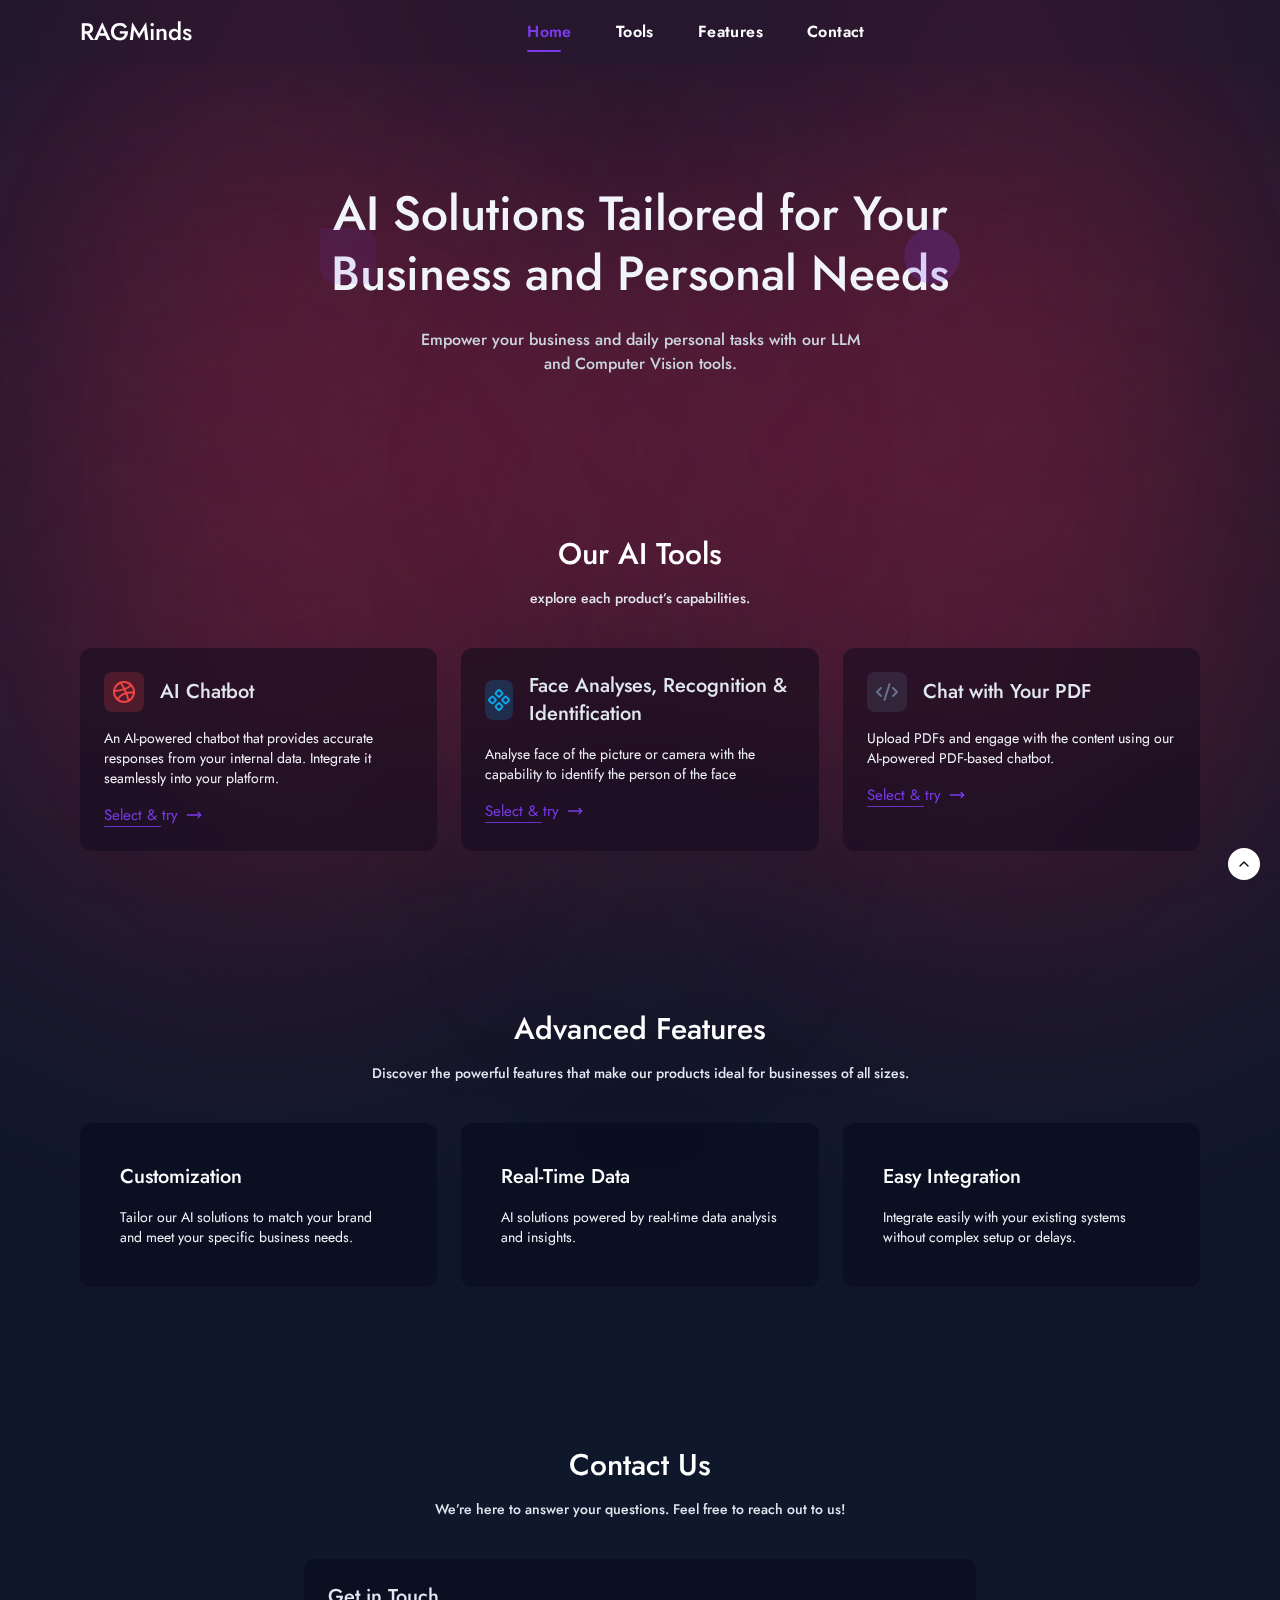
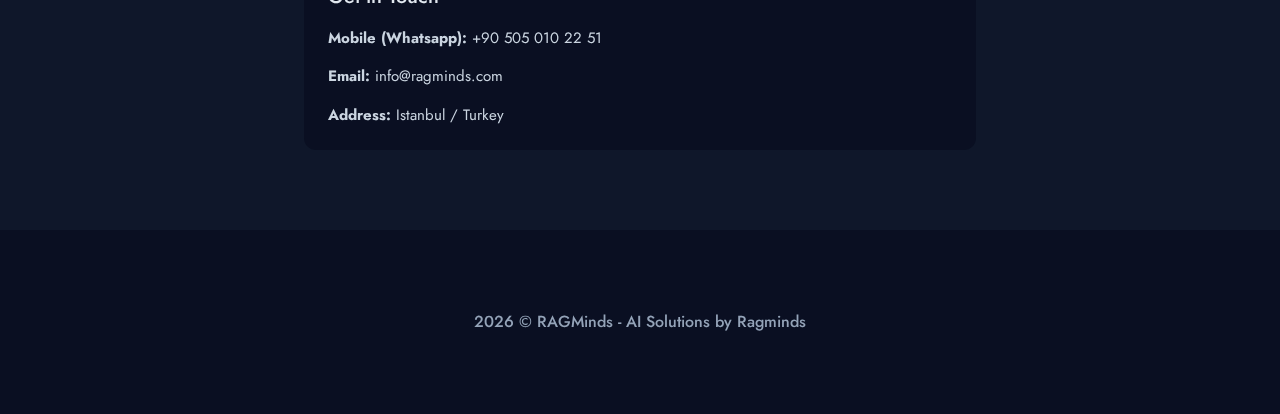
==== commit 320128de: "new website" ====
--- a/index.html
+++ b/index.html
@@ -1,620 +1,580 @@
+
 <!DOCTYPE html>
-<html class="no-js" lang="en">
-   <head>
-      <meta charset="utf-8">
-      <script>
-         class RocketLazyLoadScripts{constructor(){this.triggerEvents=["keydown","mousedown","mousemove","touchmove","touchstart","touchend","wheel"],this.userEventHandler=this._triggerListener.bind(this),this.touchStartHandler=this._onTouchStart.bind(this),this.touchMoveHandler=this._onTouchMove.bind(this),this.touchEndHandler=this._onTouchEnd.bind(this),this.clickHandler=this._onClick.bind(this),this.interceptedClicks=[],window.addEventListener("pageshow",(e=>{this.persisted=e.persisted})),window.addEventListener("DOMContentLoaded",(()=>{this._preconnect3rdParties()})),this.delayedScripts={normal:[],async:[],defer:[]},this.allJQueries=[]}_addUserInteractionListener(e){document.hidden?e._triggerListener():(this.triggerEvents.forEach((t=>window.addEventListener(t,e.userEventHandler,{passive:!0}))),window.addEventListener("touchstart",e.touchStartHandler,{passive:!0}),window.addEventListener("mousedown",e.touchStartHandler),document.addEventListener("visibilitychange",e.userEventHandler))}_removeUserInteractionListener(){this.triggerEvents.forEach((e=>window.removeEventListener(e,this.userEventHandler,{passive:!0}))),document.removeEventListener("visibilitychange",this.userEventHandler)}_onTouchStart(e){"HTML"!==e.target.tagName&&(window.addEventListener("touchend",this.touchEndHandler),window.addEventListener("mouseup",this.touchEndHandler),window.addEventListener("touchmove",this.touchMoveHandler,{passive:!0}),window.addEventListener("mousemove",this.touchMoveHandler),e.target.addEventListener("click",this.clickHandler),this._renameDOMAttribute(e.target,"onclick","rocket-onclick"))}_onTouchMove(e){window.removeEventListener("touchend",this.touchEndHandler),window.removeEventListener("mouseup",this.touchEndHandler),window.removeEventListener("touchmove",this.touchMoveHandler,{passive:!0}),window.removeEventListener("mousemove",this.touchMoveHandler),e.target.removeEventListener("click",this.clickHandler),this._renameDOMAttribute(e.target,"rocket-onclick","onclick")}_onTouchEnd(e){window.removeEventListener("touchend",this.touchEndHandler),window.removeEventListener("mouseup",this.touchEndHandler),window.removeEventListener("touchmove",this.touchMoveHandler,{passive:!0}),window.removeEventListener("mousemove",this.touchMoveHandler)}_onClick(e){e.target.removeEventListener("click",this.clickHandler),this._renameDOMAttribute(e.target,"rocket-onclick","onclick"),this.interceptedClicks.push(e),e.preventDefault(),e.stopPropagation(),e.stopImmediatePropagation()}_replayClicks(){window.removeEventListener("touchstart",this.touchStartHandler,{passive:!0}),window.removeEventListener("mousedown",this.touchStartHandler),this.interceptedClicks.forEach((e=>{e.target.dispatchEvent(new MouseEvent("click",{view:e.view,bubbles:!0,cancelable:!0}))}))}_renameDOMAttribute(e,t,n){e.hasAttribute&&e.hasAttribute(t)&&(event.target.setAttribute(n,event.target.getAttribute(t)),event.target.removeAttribute(t))}_triggerListener(){this._removeUserInteractionListener(this),"loading"===document.readyState?document.addEventListener("DOMContentLoaded",this._loadEverythingNow.bind(this)):this._loadEverythingNow()}_preconnect3rdParties(){let e=[];document.querySelectorAll("script[type=rocketlazyloadscript]").forEach((t=>{if(t.hasAttribute("src")){const n=new URL(t.src).origin;n!==location.origin&&e.push({src:n,crossOrigin:t.crossOrigin||"module"===t.getAttribute("data-rocket-type")})}})),e=[...new Map(e.map((e=>[JSON.stringify(e),e]))).values()],this._batchInjectResourceHints(e,"preconnect")}async _loadEverythingNow(){this.lastBreath=Date.now(),this._delayEventListeners(),this._delayJQueryReady(this),this._handleDocumentWrite(),this._registerAllDelayedScripts(),this._preloadAllScripts(),await this._loadScriptsFromList(this.delayedScripts.normal),await this._loadScriptsFromList(this.delayedScripts.defer),await this._loadScriptsFromList(this.delayedScripts.async);try{await this._triggerDOMContentLoaded(),await this._triggerWindowLoad()}catch(e){}window.dispatchEvent(new Event("rocket-allScriptsLoaded")),this._replayClicks()}_registerAllDelayedScripts(){document.querySelectorAll("script[type=rocketlazyloadscript]").forEach((e=>{e.hasAttribute("src")?e.hasAttribute("async")&&!1!==e.async?this.delayedScripts.async.push(e):e.hasAttribute("defer")&&!1!==e.defer||"module"===e.getAttribute("data-rocket-type")?this.delayedScripts.defer.push(e):this.delayedScripts.normal.push(e):this.delayedScripts.normal.push(e)}))}async _transformScript(e){return await this._littleBreath(),new Promise((t=>{const n=document.createElement("script");[...e.attributes].forEach((e=>{let t=e.nodeName;"type"!==t&&("data-rocket-type"===t&&(t="type"),n.setAttribute(t,e.nodeValue))})),e.hasAttribute("src")?(n.addEventListener("load",t),n.addEventListener("error",t)):(n.text=e.text,t());try{e.parentNode.replaceChild(n,e)}catch(e){t()}}))}async _loadScriptsFromList(e){const t=e.shift();return t?(await this._transformScript(t),this._loadScriptsFromList(e)):Promise.resolve()}_preloadAllScripts(){this._batchInjectResourceHints([...this.delayedScripts.normal,...this.delayedScripts.defer,...this.delayedScripts.async],"preload")}_batchInjectResourceHints(e,t){var n=document.createDocumentFragment();e.forEach((e=>{if(e.src){const i=document.createElement("link");i.href=e.src,i.rel=t,"preconnect"!==t&&(i.as="script"),e.getAttribute&&"module"===e.getAttribute("data-rocket-type")&&(i.crossOrigin=!0),e.crossOrigin&&(i.crossOrigin=e.crossOrigin),n.appendChild(i)}})),document.head.appendChild(n)}_delayEventListeners(){let e={};function t(t,n){!function(t){function n(n){return e[t].eventsToRewrite.indexOf(n)>=0?"rocket-"+n:n}e[t]||(e[t]={originalFunctions:{add:t.addEventListener,remove:t.removeEventListener},eventsToRewrite:[]},t.addEventListener=function(){arguments[0]=n(arguments[0]),e[t].originalFunctions.add.apply(t,arguments)},t.removeEventListener=function(){arguments[0]=n(arguments[0]),e[t].originalFunctions.remove.apply(t,arguments)})}(t),e[t].eventsToRewrite.push(n)}function n(e,t){let n=e[t];Object.defineProperty(e,t,{get:()=>n||function(){},set(i){e["rocket"+t]=n=i}})}t(document,"DOMContentLoaded"),t(window,"DOMContentLoaded"),t(window,"load"),t(window,"pageshow"),t(document,"readystatechange"),n(document,"onreadystatechange"),n(window,"onload"),n(window,"onpageshow")}_delayJQueryReady(e){let t=window.jQuery;Object.defineProperty(window,"jQuery",{get:()=>t,set(n){if(n&&n.fn&&!e.allJQueries.includes(n)){n.fn.ready=n.fn.init.prototype.ready=function(t){e.domReadyFired?t.bind(document)(n):document.addEventListener("rocket-DOMContentLoaded",(()=>t.bind(document)(n)))};const t=n.fn.on;n.fn.on=n.fn.init.prototype.on=function(){if(this[0]===window){function e(e){return e.split(" ").map((e=>"load"===e||0===e.indexOf("load.")?"rocket-jquery-load":e)).join(" ")}"string"==typeof arguments[0]||arguments[0]instanceof String?arguments[0]=e(arguments[0]):"object"==typeof arguments[0]&&Object.keys(arguments[0]).forEach((t=>{delete Object.assign(arguments[0],{[e(t)]:arguments[0][t]})[t]}))}return t.apply(this,arguments),this},e.allJQueries.push(n)}t=n}})}async _triggerDOMContentLoaded(){this.domReadyFired=!0,await this._littleBreath(),document.dispatchEvent(new Event("rocket-DOMContentLoaded")),await this._littleBreath(),window.dispatchEvent(new Event("rocket-DOMContentLoaded")),await this._littleBreath(),document.dispatchEvent(new Event("rocket-readystatechange")),await this._littleBreath(),document.rocketonreadystatechange&&document.rocketonreadystatechange()}async _triggerWindowLoad(){await this._littleBreath(),window.dispatchEvent(new Event("rocket-load")),await this._littleBreath(),window.rocketonload&&window.rocketonload(),await this._littleBreath(),this.allJQueries.forEach((e=>e(window).trigger("rocket-jquery-load"))),await this._littleBreath();const e=new Event("rocket-pageshow");e.persisted=this.persisted,window.dispatchEvent(e),await this._littleBreath(),window.rocketonpageshow&&window.rocketonpageshow({persisted:this.persisted})}_handleDocumentWrite(){const e=new Map;document.write=document.writeln=function(t){const n=document.currentScript,i=document.createRange(),r=n.parentElement;let o=e.get(n);void 0===o&&(o=n.nextSibling,e.set(n,o));const s=document.createDocumentFragment();i.setStart(s,0),s.appendChild(i.createContextualFragment(t)),r.insertBefore(s,o)}}async _littleBreath(){Date.now()-this.lastBreath>45&&(await this._requestAnimFrame(),this.lastBreath=Date.now())}async _requestAnimFrame(){return document.hidden?new Promise((e=>setTimeout(e))):new Promise((e=>requestAnimationFrame(e)))}static run(){const e=new RocketLazyLoadScripts;e._addUserInteractionListener(e)}}RocketLazyLoadScripts.run();
-      </script>
-         <link rel="apple-touch-icon" sizes="180x180" href="favicons/RM-transparent.png">
-         <link rel="icon" type="image/png" sizes="32x32" href="favicons/RM-transparent.png">
-         <link rel="icon" type="image/png" sizes="16x16" href="favicons/RM-transparent.png">
-         <link rel="shortcut icon" href="favicons/RM-transparent.png">
-         <meta name="viewport" content="width=device-width, initial-scale=1">
-      <meta http-equiv="X-UA-Compatible" content="IE=Edge">
-      
-      <link rel="preconnect" href="https://fonts.gstatic.com">
-      <title>Building AI-driven organisations with machine learning solutions</title>
-      
-      <link rel="preload" as="style" href="https://fonts.googleapis.com/css2?family=Poppins:ital,wght@0,400;0,500;0,600;0,700;1,400;1,500;1,600;1,700&amp;display=swap">
-      <link rel="stylesheet" href="https://fonts.googleapis.com/css2?family=Poppins:ital,wght@0,400;0,500;0,600;0,700;1,400;1,500;1,600;1,700&amp;display=swap" media="print" onload="this.media='all'">
-      <noscript>
-         <link rel="stylesheet" href="https://fonts.googleapis.com/css2?family=Poppins:ital,wght@0,400;0,500;0,600;0,700;1,400;1,500;1,600;1,700&amp;display=swap">
-      </noscript>
-      <meta name="description" content="Ragminds solves business problems with advanced AI and Machine Learning Solutions for public and private sectors.">
-
-      <link rel="dns-prefetch" href="//js.hs-scripts.com">
-      <link rel="dns-prefetch" href="//fonts.googleapis.com">
-      <link href="https://fonts.gstatic.com" crossorigin rel="preconnect">
-      <style id="global-styles-inline-css" type="text/css">
-         body{--wp--preset--color--black: #000000;--wp--preset--color--cyan-bluish-gray: #abb8c3;--wp--preset--color--white: #ffffff;--wp--preset--color--pale-pink: #f78da7;--wp--preset--color--vivid-red: #cf2e2e;--wp--preset--color--luminous-vivid-orange: #ff6900;--wp--preset--color--luminous-vivid-amber: #fcb900;--wp--preset--color--light-green-cyan: #7bdcb5;--wp--preset--color--vivid-green-cyan: #00d084;--wp--preset--color--pale-cyan-blue: #8ed1fc;--wp--preset--color--vivid-cyan-blue: #0693e3;--wp--preset--color--vivid-purple: #9b51e0;--wp--preset--gradient--vivid-cyan-blue-to-vivid-purple: linear-gradient(135deg,rgba(6,147,227,1) 0%,rgb(155,81,224) 100%);--wp--preset--gradient--light-green-cyan-to-vivid-green-cyan: linear-gradient(135deg,rgb(122,220,180) 0%,rgb(0,208,130) 100%);--wp--preset--gradient--luminous-vivid-amber-to-luminous-vivid-orange: linear-gradient(135deg,rgba(252,185,0,1) 0%,rgba(255,105,0,1) 100%);--wp--preset--gradient--luminous-vivid-orange-to-vivid-red: linear-gradient(135deg,rgba(255,105,0,1) 0%,rgb(207,46,46) 100%);--wp--preset--gradient--very-light-gray-to-cyan-bluish-gray: linear-gradient(135deg,rgb(238,238,238) 0%,rgb(169,184,195) 100%);--wp--preset--gradient--cool-to-warm-spectrum: linear-gradient(135deg,rgb(74,234,220) 0%,rgb(151,120,209) 20%,rgb(207,42,186) 40%,rgb(238,44,130) 60%,rgb(251,105,98) 80%,rgb(254,248,76) 100%);--wp--preset--gradient--blush-light-purple: linear-gradient(135deg,rgb(255,206,236) 0%,rgb(152,150,240) 100%);--wp--preset--gradient--blush-bordeaux: linear-gradient(135deg,rgb(254,205,165) 0%,rgb(254,45,45) 50%,rgb(107,0,62) 100%);--wp--preset--gradient--luminous-dusk: linear-gradient(135deg,rgb(255,203,112) 0%,rgb(199,81,192) 50%,rgb(65,88,208) 100%);--wp--preset--gradient--pale-ocean: linear-gradient(135deg,rgb(255,245,203) 0%,rgb(182,227,212) 50%,rgb(51,167,181) 100%);--wp--preset--gradient--electric-grass: linear-gradient(135deg,rgb(202,248,128) 0%,rgb(113,206,126) 100%);--wp--preset--gradient--midnight: linear-gradient(135deg,rgb(2,3,129) 0%,rgb(40,116,252) 100%);--wp--preset--duotone--dark-grayscale: url('#wp-duotone-dark-grayscale');--wp--preset--duotone--grayscale: url('#wp-duotone-grayscale');--wp--preset--duotone--purple-yellow: url('#wp-duotone-purple-yellow');--wp--preset--duotone--blue-red: url('#wp-duotone-blue-red');--wp--preset--duotone--midnight: url('#wp-duotone-midnight');--wp--preset--duotone--magenta-yellow: url('#wp-duotone-magenta-yellow');--wp--preset--duotone--purple-green: url('#wp-duotone-purple-green');--wp--preset--duotone--blue-orange: url('#wp-duotone-blue-orange');--wp--preset--font-size--small: 13px;--wp--preset--font-size--medium: 20px;--wp--preset--font-size--large: 36px;--wp--preset--font-size--x-large: 42px;}.has-black-color{color: var(--wp--preset--color--black) !important;}.has-cyan-bluish-gray-color{color: var(--wp--preset--color--cyan-bluish-gray) !important;}.has-white-color{color: var(--wp--preset--color--white) !important;}.has-pale-pink-color{color: var(--wp--preset--color--pale-pink) !important;}.has-vivid-red-color{color: var(--wp--preset--color--vivid-red) !important;}.has-luminous-vivid-orange-color{color: var(--wp--preset--color--luminous-vivid-orange) !important;}.has-luminous-vivid-amber-color{color: var(--wp--preset--color--luminous-vivid-amber) !important;}.has-light-green-cyan-color{color: var(--wp--preset--color--light-green-cyan) !important;}.has-vivid-green-cyan-color{color: var(--wp--preset--color--vivid-green-cyan) !important;}.has-pale-cyan-blue-color{color: var(--wp--preset--color--pale-cyan-blue) !important;}.has-vivid-cyan-blue-color{color: var(--wp--preset--color--vivid-cyan-blue) !important;}.has-vivid-purple-color{color: var(--wp--preset--color--vivid-purple) !important;}.has-black-background-color{background-color: var(--wp--preset--color--black) !important;}.has-cyan-bluish-gray-background-color{background-color: var(--wp--preset--color--cyan-bluish-gray) !important;}.has-white-background-color{background-color: var(--wp--preset--color--white) !important;}.has-pale-pink-background-color{background-color: var(--wp--preset--color--pale-pink) !important;}.has-vivid-red-background-color{background-color: var(--wp--preset--color--vivid-red) !important;}.has-luminous-vivid-orange-background-color{background-color: var(--wp--preset--color--luminous-vivid-orange) !important;}.has-luminous-vivid-amber-background-color{background-color: var(--wp--preset--color--luminous-vivid-amber) !important;}.has-light-green-cyan-background-color{background-color: var(--wp--preset--color--light-green-cyan) !important;}.has-vivid-green-cyan-background-color{background-color: var(--wp--preset--color--vivid-green-cyan) !important;}.has-pale-cyan-blue-background-color{background-color: var(--wp--preset--color--pale-cyan-blue) !important;}.has-vivid-cyan-blue-background-color{background-color: var(--wp--preset--color--vivid-cyan-blue) !important;}.has-vivid-purple-background-color{background-color: var(--wp--preset--color--vivid-purple) !important;}.has-black-border-color{border-color: var(--wp--preset--color--black) !important;}.has-cyan-bluish-gray-border-color{border-color: var(--wp--preset--color--cyan-bluish-gray) !important;}.has-white-border-color{border-color: var(--wp--preset--color--white) !important;}.has-pale-pink-border-color{border-color: var(--wp--preset--color--pale-pink) !important;}.has-vivid-red-border-color{border-color: var(--wp--preset--color--vivid-red) !important;}.has-luminous-vivid-orange-border-color{border-color: var(--wp--preset--color--luminous-vivid-orange) !important;}.has-luminous-vivid-amber-border-color{border-color: var(--wp--preset--color--luminous-vivid-amber) !important;}.has-light-green-cyan-border-color{border-color: var(--wp--preset--color--light-green-cyan) !important;}.has-vivid-green-cyan-border-color{border-color: var(--wp--preset--color--vivid-green-cyan) !important;}.has-pale-cyan-blue-border-color{border-color: var(--wp--preset--color--pale-cyan-blue) !important;}.has-vivid-cyan-blue-border-color{border-color: var(--wp--preset--color--vivid-cyan-blue) !important;}.has-vivid-purple-border-color{border-color: var(--wp--preset--color--vivid-purple) !important;}.has-vivid-cyan-blue-to-vivid-purple-gradient-background{background: var(--wp--preset--gradient--vivid-cyan-blue-to-vivid-purple) !important;}.has-light-green-cyan-to-vivid-green-cyan-gradient-background{background: var(--wp--preset--gradient--light-green-cyan-to-vivid-green-cyan) !important;}.has-luminous-vivid-amber-to-luminous-vivid-orange-gradient-background{background: var(--wp--preset--gradient--luminous-vivid-amber-to-luminous-vivid-orange) !important;}.has-luminous-vivid-orange-to-vivid-red-gradient-background{background: var(--wp--preset--gradient--luminous-vivid-orange-to-vivid-red) !important;}.has-very-light-gray-to-cyan-bluish-gray-gradient-background{background: var(--wp--preset--gradient--very-light-gray-to-cyan-bluish-gray) !important;}.has-cool-to-warm-spectrum-gradient-background{background: var(--wp--preset--gradient--cool-to-warm-spectrum) !important;}.has-blush-light-purple-gradient-background{background: var(--wp--preset--gradient--blush-light-purple) !important;}.has-blush-bordeaux-gradient-background{background: var(--wp--preset--gradient--blush-bordeaux) !important;}.has-luminous-dusk-gradient-background{background: var(--wp--preset--gradient--luminous-dusk) !important;}.has-pale-ocean-gradient-background{background: var(--wp--preset--gradient--pale-ocean) !important;}.has-electric-grass-gradient-background{background: var(--wp--preset--gradient--electric-grass) !important;}.has-midnight-gradient-background{background: var(--wp--preset--gradient--midnight) !important;}.has-small-font-size{font-size: var(--wp--preset--font-size--small) !important;}.has-medium-font-size{font-size: var(--wp--preset--font-size--medium) !important;}.has-large-font-size{font-size: var(--wp--preset--font-size--large) !important;}.has-x-large-font-size{font-size: var(--wp--preset--font-size--x-large) !important;}
-      </style>
-      <link rel="preload" href="/css/css-wppopups.css" data-rocket-async="style" as="style" onload="this.onload=null;this.rel='stylesheet'" onerror="this.removeAttribute('data-rocket-async')" type="text/css" media="all">
-      <link rel="preload" href="/css/css-wppopups-base.css" data-rocket-async="style" as="style" onload="this.onload=null;this.rel='stylesheet'" onerror="this.removeAttribute('data-rocket-async')" type="text/css" media="all">
-      <link rel="preload" href="/css/css-jquery.735e56526295a39b6334.min.css" data-rocket-async="style" as="style" onload="this.onload=null;this.rel='stylesheet'" onerror="this.removeAttribute('data-rocket-async')" type="text/css" media="all">
-      <link rel="preload" href="css/css-global.e8b76cdc5c454b910cac.min.css" data-rocket-async="style" as="style" onload="this.onload=null;this.rel='stylesheet'" onerror="this.removeAttribute('data-rocket-async')" type="text/css" media="all">
-      
-	  <style>
-		.logo__link:link { text-decoration: none !important; }
-		.logo__link:visited { text-decoration: none !important; }
-		.logo__link:hover { text-decoration: none !important; }
-		.logo__link:active { text-decoration: none !important; }
-		.header__main { padding-bottom: 40px;}
-	</style>
-   </head>
-   <body class="home page-template-default page page-id-11">
-      <script src="js/chat-web-sdk-v2.js"></script>
-      <div id="page">
-         <header class="header">
-            <div class="h-container header__container">
-               <div class="header__main">
-                  <div class="logo  header__logo">
-                     <a href="index.html" class="logo__content logo__link" aria-label="logo">
-                        <h1>Rag Minds</h1>
-                     </a>
+<html lang="en">
+
+<head>
+    <meta charset="utf-8" />
+    <title>RAGMinds - AI-Powered Products & Solutions</title>
+    <meta name="viewport" content="width=device-width, initial-scale=1.0">
+    <meta content="Tailwind CSS AI Startup & Technology Saas & AI Software Landing Page Template, ai agency, ai application, ai business, ai, creative ai art, ai it solutions, modern web ai, multipurpose, saas, nft art, nft software, tailwind css." name="description" />
+    <meta content="coderthemes" name="author" />
+
+    <!-- App favicon -->
+    <link rel="shortcut icon" href="assets/images/favicon.ico">
+
+    <!-- Style css -->
+    <link href="assets/css/style.min.css" rel="stylesheet" type="text/css">
+
+    <!-- Icons css -->
+    <link href="assets/css/icons.min.css" rel="stylesheet" type="text/css">
+
+    <!-- Animation on Scroll css -->
+    <link href="assets/libs/aos/aos.css" rel="stylesheet" type="text/css">
+</head>
+
+<body class="bg-default-900">
+    <div>
+        <div class="fixed top-0 -z-10">
+            <div class="blur-[200px] w-[500px] h-[500px] rounded-full bg-gradient-to-tl from-red-600/40 to-pink-600/40"></div>
+        </div>
+        <div class="fixed top-0 end-0 -z-10">
+            <div class="blur-[200px] w-[500px] h-[500px] rounded-full bg-gradient-to-tl from-red-600/40 to-pink-600/40"></div>
+        </div>
+        <div class="fixed inset-0 flex items-center justify-center -z-10">
+            <div class="blur-[200px] w-[500px] h-[500px] rounded-full bg-gradient-to-tl from-red-600/40 to-pink-600/40"></div>
+        </div>
+        <div class="fixed bottom-0 start-0 -z-10">
+            <div class="blur-[200px] w-[500px] h-[500px] rounded-full bg-gradient-to-tl from-red-600/40 to-pink-600/40"></div>
+        </div>
+        <div class="fixed bottom-0 end-0 -z-10">
+            <div class="blur-[200px] w-[500px] h-[500px] rounded-full bg-gradient-to-tl from-red-600/40 to-pink-600/40"></div>
+        </div>
+    </div><!-- end body bg gradient -->
+
+    <!-- Navbar Start -->
+    <header id="navbar-sticky" class="navbar">
+        <div class="container">
+            <nav>
+                <!-- Navbar Brand Logo -->
+                <a href="/" class="logo">
+                    <!-- <img src="assets/images/logo2-t.png" class="h-10" alt="RAGMinds Logo"> -->
+                     <h1 class="text-2xl font-medium text-white">RAGMinds</h1>
+                </a>
+
+                <!-- Moblie Menu Toggle Button (Offcanvas Button) -->
+                <div class="lg:hidden flex items-center ms-auto px-2.5">
+                    <button class="hs-collapse-toggle inline-flex items-center justify-center h-9 w-12 rounded-md border border-white/20 bg-default-100/5" type="button" id="hs-unstyled-collapse" data-hs-collapse="#mobileMenu" data-hs-type="collapse">
+                        <i data-lucide="menu" class="h-5 w-5 stroke-white"></i>
+                    </button>
+                </div>
+
+                <!-- Nevigation Menu -->
+                <div id="mobileMenu" class="hs-collapse transition-all duration-300 lg:basis-auto basis-full grow hidden lg:flex items-center justify-center mx-auto mt-2 lg:mt-0">
+                    <ul id="navbar-navlist" class="navbar-nav">
+                        <!-- Home Page Link -->
+                        <li class="nav-item">
+                            <a class="nav-link" href="#home">Home</a>
+                        </li>
+
+                        <!-- Service Page Link -->
+                        <li class="nav-item">
+                            <a class="nav-link" href="#tools">Tools</a>
+                        </li>
+
+                        <!-- Features Page Link -->
+                        <li class="nav-item">
+                            <a class="nav-link" href="#features">Features</a>
+                        </li>
+
+                        <!-- Price Page Link -->
+                        <!-- <li class="nav-item">
+                            <a class="nav-link" href="#price">Price</a>
+                        </li> -->
+
+                        <!-- Faq Page Link -->
+                        <!-- <li class="nav-item">
+                            <a class="nav-link" href="#faq">Faq</a>
+                        </li> -->
+                        <li class="nav-item">
+                            <a class="nav-link" href="#contact">Contact</a>
+                        </li>
+                    </ul>
+                    <!-- Download Button -->
+                    <!-- <div class="lg:hidden flex items-center pt-4 mt-4 lg:pt-0 lg:mt-0 border-t border-white/10 lg:border-none">
+                        <a href="#" class="inline-flex items-center justify-center gap-2 bg-primary text-white py-2 px-6 rounded-full hover:bg-primary-hover transition-all duration-3"><i data-lucide="arrow-big-down-dash" class="h-5 w-5 me-2"></i> Download</a>
+                    </div> -->
+                </div>
+                <!-- Download Button -->
+                <!-- <div class="hidden lg:flex items-center">
+                    <a href="#" class="inline-flex items-center justify-center gap-2 bg-primary text-white py-2 px-6 rounded-full hover:bg-primary-hover transition-all duration-300"><i data-lucide="arrow-big-down-dash" class="h-5 w-5 me-2"></i> Download</a>
+                </div> -->
+            </nav><!-- end nav -->
+        </div>
+    </header>
+    <!-- Navbar End -->
+
+    <!-- Hero Section Start -->
+    <section id="home" class="relative overflow-hidden pt-40 pb-20" data-aos="zoom-out" data-aos-easing="ease" data-aos-duration="1000">
+        <div class="absolute h-14 w-14 bg-primary/10 top-1/2 start-80 -z-1 rounded-2xl rounded-tl-none rounded-br-none animate-[spin_10s_linear_infinite]"></div>
+        <div class="absolute h-14 w-14 bg-primary/20 top-1/2 end-80 -z-1 rounded-full animate-ping"></div>
+        <div class="container">
+            <div class="text-center">
+                <div class="flex justify-center mt-6">
+                    <div class="max-w-2xl">
+                        <h1 class="text-5xl/tight text-default-100 font-medium mb-6">AI Solutions Tailored for Your Business and Personal Needs</h1>
+                        <p class="text-base text-default-300 font-medium lg:max-w-md mx-auto">Empower your business and daily personal tasks with our LLM and Computer Vision tools.</p>
+                    </div>
+                </div>
+
+                <!-- <div>
+                    <button data-hs-overlay="#watchvideomodal" class="relative flex items-center justify-center gap-2.5 rounded-full text-base font-medium py-3.5 px-6 mt-10 mx-auto bg-primary/40 text-white transition-all duration-300 ring-4 ring-primary/25 hover:bg-primary">
+                        <i data-lucide="play" class="h-6 w-6"></i>
+                        Watch Video
+                    </button>
+                </div> -->
+            </div>
+        </div><!-- Container End -->
+    </section>
+    <!-- Hero end -->
+
+    <!-- Start tools -->
+    <section id="tools" class="py-20" data-aos="zoom-in" data-aos-easing="ease" data-aos-duration="1000">
+      <div class="container">
+          <div class="flex items-end justify-between mb-10">
+              <div class="max-w-2xl mx-auto text-center">
+                  <h2 class="text-3xl font-medium capitalize text-white mb-4">Our AI Tools</h2>
+                  <p class="text-sm text-default-200 font-medium">explore each product’s capabilities.</p>
+              </div>
+          </div><!-- end flex -->
+          <div class="grid lg:grid-cols-3 sm:grid-cols-2 gap-6">
+              <div class="bg-default-950/40 rounded-xl backdrop-blur-3xl">
+                  <div class="p-6">
+                      <div class="flex items-center gap-4 mb-4">
+                          <div class="inline-flex items-center justify-center h-10 w-10 bg-red-500/20 text-red-500 rounded-lg">
+                              <i data-lucide="dribbble" class="h-6 w-6"></i>
+                          </div>
+                          <h3 class="text-xl font-medium text-default-200">AI Chatbot</h3>
+                      </div>
+
+                      <p class="text-sm text-default-100 mb-4">An AI-powered chatbot that provides accurate responses from your internal data. Integrate it seamlessly into your platform.</p>
+
+                      <a href="#" class="inline-flex gap-2 items-center relative text-primary group">
+                          <span class="absolute h-px w-7/12 group-hover:w-full transition-all duration-500 rounded bg-primary/80 -bottom-0"></span>
+                          Select & try <i data-lucide="move-right" class="h-4 w-4"></i>
+                      </a>
                   </div>
-                  <button type="button" class="header__toggle" aria-label="Menu" aria-expanded="false">
-                     <svg class="icon  header__toggle-icon header__toggle-icon--open" focusable="false">
-                        <use xlink:href="/images/global.8ed5bddfe8e0851dfcbee11c2d730599.svg#menu"></use>
-                     </svg>
-                     <svg class="icon  header__toggle-icon header__toggle-icon--close" focusable="false">
-                        <use xlink:href="/images/global.8ed5bddfe8e0851dfcbee11c2d730599.svg#close"></use>
-                     </svg>
-                  </button>
-               </div>
-               <div class="header__inner" tabindex="-1">
-                  <nav class="navigation  header__navigation" aria-label="Main menu">
-                     <ul class="navigation__list">
-                        <li class="navigation__item ">
-                           <a href="index.html" class="navigation__link">
-                           <span class="navigation__link-text">
-                           Home
-                           </span>
-                           </a>
-                        </li>
-                        <!-- <li class="navigation__item  has-children  menu-item-has-children">
-                           <a href="#" class="navigation__link" aria-expanded="false">
-                           <span class="navigation__link-text">
-                           AI Tools
-                           </span>
-                           </a>
-                           <ul class="navigation__list navigation__list--child">
-                              <li class="navigation__item ">
-                                 <a href="data-engineering-services.html" class="navigation__link">
-                                    <figure class="image image--fluid navigation__link-image">
-                                       <img loading="lazy" src="/images/askpdf.jpeg" data-sizes="auto" alt="" class="image__img lazyload">
-                                    </figure>
-                                    <span class="navigation__link-text">
-                                       Ask PDF
-                                       <svg class="icon  navigation__link-icon" focusable="false">
-                                          <use xlink:href="/images/global.8ed5bddfe8e0851dfcbee11c2d730599.svg#arrow-right"></use>
-                                       </svg>
-                                    </span>
-                                 </a>
-                              </li>
-                              <li class="navigation__item ">
-                                 <a href="computer-vision-services.html" class="navigation__link">
-                                    <figure class="image image--fluid navigation__link-image">
-                                       <img loading="lazy" src="/images/computer-vision.jpg" data-sizes="auto" alt="cv2" class="image__img lazyload">
-                                    </figure>
-                                    <span class="navigation__link-text">
-                                       Computer Vision
-                                       <svg class="icon  navigation__link-icon" focusable="false">
-                                          <use xlink:href="/images/global.8ed5bddfe8e0851dfcbee11c2d730599.svg#arrow-right"></use>
-                                       </svg>
-                                    </span>
-                                 </a>
-                              </li>
-                              <li class="navigation__item ">
-                                 <a href="custom-ai-solutions.html" class="navigation__link">
-                                    <figure class="image image--fluid navigation__link-image">
-                                       <img loading="lazy" src="/images/custom-ml.jpg" data-sizes="auto" alt="Ragminds hero" class="image__img lazyload">
-                                    </figure>
-                                    <span class="navigation__link-text">
-                                       Custom AI Solutions
-                                       <svg class="icon  navigation__link-icon" focusable="false">
-                                          <use xlink:href="/images/global.8ed5bddfe8e0851dfcbee11c2d730599.svg#arrow-right"></use>
-                                       </svg>
-                                    </span>
-                                 </a>
-                              </li>
-                              <li class="navigation__item ">
-                                 <a href="nlp-services.html" class="navigation__link">
-                                    <figure class="image image--fluid navigation__link-image">
-                                       <img loading="lazy" src="/images/nlp-services.jpg" data-sizes="auto" alt="nlp services" class="image__img lazyload">
-                                    </figure>
-                                    <span class="navigation__link-text">
-                                       NLP Services
-                                       <svg class="icon  navigation__link-icon" focusable="false">
-                                          <use xlink:href="/images/global.8ed5bddfe8e0851dfcbee11c2d730599.svg#arrow-right"></use>
-                                       </svg>
-                                    </span>
-                                 </a>
-                              </li>
-                           </ul>
-                        </li> -->
-                        <li class="navigation__item  ">
-                           <a href="contact-us.html" class="navigation__link">
-                           <span class="navigation__link-text">
-                           Contact Us
-                           </span>
-                           </a>
-                        </li>
-                     </ul>
-                  </nav>
-               </div>
+              </div><!-- end grid-cols -->
+              <div class="bg-default-950/40 rounded-xl backdrop-blur-3xl">
+                  <div class="p-6">
+                      <div class="flex items-center gap-4 mb-4">
+                          <div class="inline-flex items-center justify-center h-10 w-10 bg-sky-500/20 text-sky-500 rounded-lg">
+                              <i data-lucide="component" class="h-6 w-6"></i>
+                          </div>
+                          <h3 class="text-xl font-medium text-default-200">Face Analyses, Recognition & Identification</h3>
+                      </div>
+
+                      <p class="text-sm text-default-100 mb-4">Analyse face of the picture or camera with the capability to identify the person of the face</p>
+
+                      <a href="#" class="inline-flex gap-2 items-center relative text-primary group">
+                          <span class="absolute h-px w-7/12 group-hover:w-full transition-all duration-500 rounded bg-primary/80 -bottom-0"></span>
+                          Select & try <i data-lucide="move-right" class="h-4 w-4"></i>
+                      </a>
+                  </div>
+              </div><!-- end grid-cols -->
+              <div class="bg-default-950/40 rounded-xl backdrop-blur-3xl">
+                  <div class="p-6">
+                      <div class="flex items-center gap-4 mb-4">
+                          <div class="inline-flex items-center justify-center h-10 w-10 bg-default-500/20 text-default-500 rounded-lg">
+                              <i data-lucide="code-2" class="h-6 w-6"></i>
+                          </div>
+                          <h3 class="text-xl font-medium text-default-200">Chat with Your PDF</h3>
+                      </div>
+
+                      <p class="text-sm text-default-100 mb-4">Upload PDFs and engage with the content using our AI-powered PDF-based chatbot.</p>
+
+                      <a href="#" class="inline-flex gap-2 items-center relative text-primary group">
+                          <span class="absolute h-px w-7/12 group-hover:w-full transition-all duration-500 rounded bg-primary/80 -bottom-0"></span>
+                          Select & try <i data-lucide="move-right" class="h-4 w-4"></i>
+                      </a>
+                  </div>
+              </div><!-- end grid-cols -->
             </div>
-         </header>
-         <main class="main">
-            <div class="main__hero">
-               <div class="hero hero--landing  hero--with-stats">
-                  <div class="h-container">
-                     <div class="grid hero__grid grid--no-vertical-gutter">
-                        <div class="hero__content-col grid__col grid__col--xs-12        grid__col--md-4">
-                           <div class="hero__content">
-                              <div class="hero__content-wrapper">
-                                 <h1 class="hero__title">Building <mark>AI-driven</mark> organizations</h1>
-                                 <div class="hero__text text">
-                                    <p style="text-align: left;">At Rag Minds, we harness the power of advanced AI and machine learning to solve complex business challenges. From public to private sectors, our innovative solutions bring efficiency, intelligence, and value to every project.</p>
-                                 </div>
-                              </div>
-                              <div class="grid hero__stats-grid">
-                                 <div class="grid__col grid__col--md-4 hero__stat-item">
-                                    <div class="hero__stat-number bold"></div>
-                                    <div class="hero__stat-text bold"></div>
-                                 </div>
-                                 <div class="grid__col grid__col--md-4 hero__stat-item">
-                                    <div class="hero__stat-number bold"></div>
-                                    <div class="hero__stat-text bold"></div>
-                                 </div>
-                                 <div class="grid__col grid__col--md-4 hero__stat-item">
-                                    <div class="hero__stat-number bold"></div>
-                                    <div class="hero__stat-text bold"></div>
-                                 </div>
-                              </div>
-                           </div>
-                        </div>
-                        <div class="grid__col grid__col--xs-12
-                           grid__col--md-8 hero__media-col">
-                           <div class="hero__media-column">
-                              <div class="hero__media ">
-                                 <div class="hero__item">
-                                    <figure class="image  hero__image">
-                                       <img loading="eager" src="/images/dp-42.png" alt="Ragminds hero" class="image__img ">
-                                    </figure>
-                                 </div>
-                              </div>
-                           </div>
-                        </div>
-                        <div class="grid__col grid__col--md-9 hero__stats-col">
-                           <div class="grid hero__stats-grid hero__stats-grid--mobile">
-                              <div class="grid__col grid__col--md-4 hero__stat-item">
-                                 <div class="hero__stat-number bold"></div>
-                                 <div class="hero__stat-text bold"></div>
-                              </div>
-                              <div class="grid__col grid__col--md-4 hero__stat-item">
-                                 <div class="hero__stat-number bold"></div>
-                                 <div class="hero__stat-text bold"></div>
-                              </div>
-                              <div class="grid__col grid__col--md-4 hero__stat-item">
-                                 <div class="hero__stat-number bold"></div>
-                                 <div class="hero__stat-text bold"></div>
-                              </div>
-                           </div>
-                        </div>
-                     </div>
-                  </div>
-               </div>
+          </div>
+      </div>
+  </section>
+  <!-- End Tools -->
+
+    <!-- Start features -->
+    <section id="features" class="py-20">
+        <div class="container">
+            <div class="flex items-end justify-between mb-10">
+                <div class="max-w-2xl mx-auto text-center">
+                    <h2 class="text-3xl font-medium capitalize text-white mb-4">Advanced Features</h2>
+                    <p class="text-sm text-default-200 font-medium">Discover the powerful features that make our products ideal for businesses of all sizes.</p>
+                </div>
+            </div><!-- end flex -->
+            <div class="grid lg:grid-cols-3 gap-6 mt-10">
+              <!-- Feature Items -->
+              <div class="bg-default-950/40 rounded-xl p-10 backdrop-blur-3xl">
+                  <h3 class="text-xl font-medium text-white mb-4">Customization</h3>
+                  <p class="text-sm text-default-100">Tailor our AI solutions to match your brand and meet your specific business needs.</p>
+              </div>
+              <div class="bg-default-950/40 rounded-xl p-10 backdrop-blur-3xl">
+                  <h3 class="text-xl font-medium text-white mb-4">Real-Time Data</h3>
+                  <p class="text-sm text-default-100">AI solutions powered by real-time data analysis and insights.</p>
+              </div>
+              <div class="bg-default-950/40 rounded-xl p-10 backdrop-blur-3xl">
+                  <h3 class="text-xl font-medium text-white mb-4">Easy Integration</h3>
+                  <p class="text-sm text-default-100">Integrate easily with your existing systems without complex setup or delays.</p>
+              </div>
+          </div>
+        </div><!-- end container -->
+    </section>
+    <!-- end features -->
+
+    <!-- Start Price -->
+    <!-- <section id="price" class="py-20">
+        <div class="container">
+            <div class="lg:flex gap-10">
+                <div class="flex flex-col items-center xl:items-start mb-10 lg:ms-0" data-aos="fade-right" data-aos-easing="ease" data-aos-duration="1000">
+                    <h1 class="text-2xl font-medium capitalize lg:text-3xl text-white">Our Pricing Plan</h1>
+
+                    <div class="mt-2">
+                        <span class="inline-block w-40 h-1 bg-primary rounded-full"></span>
+                        <span class="inline-block w-3 h-1 mx-1 bg-primary rounded-full"></span>
+                        <span class="inline-block w-1 h-1 bg-primary rounded-full"></span>
+                    </div>
+
+                    <div class="flex items-center justify-center gap-4 mt-4">
+                        <span class="text-base text-white">Monthly</span>
+                        <label for="pricing-input" class="relative inline-flex items-center cursor-pointer">
+                            <input type="checkbox" id="pricing-input" value="" class="sr-only peer">
+                            <span class="w-11 h-4 bg-default-700 rounded-full peer-checked:after:translate-x-full peer-checked:after:border-default-950 after:content-[''] after:absolute after:top-1/2 after:-translate-y-1/2 after:left-[2px] after:border-default-950 after:border after:rounded-full after:h-5 after:w-5 after:transition-all after:ring-2 after:ring-offset-2 after:ring-offset-default-950 after:ring-primary after:bg-primary"></span>
+                        </label>
+                        <span class="text-base text-white">Yearly</span>
+                    </div>
+
+                    <p class="mt-4 font-medium text-default-200 mb-6">
+                        You can get All Access by selecting your plan!
+                    </p>
+
+                    <a href="#" class="inline-flex gap-2 items-center relative text-primary group">
+                        <span class="absolute h-px w-7/12 group-hover:w-full transition-all duration-500 rounded bg-primary/80 -bottom-0"></span>
+                        Select &amp; try <i data-lucide="move-right" class="h-4 w-4"></i>
+                    </a>
+                </div>
+
+                <div class="flex-1" data-aos="fade-left" data-aos-easing="ease" data-aos-duration="1000">
+                    <div class="flex items-center justify-center flex-col md:flex-row gap-x-4 gap-y-8">
+                        <div class="border rounded-lg border-white/10 bg-default-950/40 backdrop-blur-3xl">
+                            <div class="p-6">
+                                <h1 class="text-xl font-medium text-default-100 capitalize lg:text-2xl">Essential</h1>
+
+                                <p class="mt-4 text-default-300">
+                                    Our new Customers for a free one month of service offers.
+                                </p>
+
+                                <h2 class="mt-4 text-2xl font-semibold text-default-200 sm:text-3xl">$19.00 <span class="text-base font-medium">/Month</span></h2>
+
+                                <p class="mt-1 text-default-300">
+                                    Monthly payment
+                                </p>
+
+                                <button class="w-full px-4 py-2 mt-6 tracking-wide text-primary capitalize transition-colors duration-300 transform bg-primary/20 rounded-md hover:bg-primary hover:text-white focus:text-white focus:outline-none focus:bg-primary">
+                                    Start Now
+                                </button>
+                            </div>
+
+                            <hr class="border-white/10">
+
+                            <div class="p-6">
+                                <h1 class="text-lg font-medium text-white capitalize lg:text-xl">What’s included:</h1>
+
+                                <div class="mt-8 space-y-4">
+                                    <div class="flex items-center gap-4">
+                                        <i data-lucide="check-circle-2" class="w-5 h-5 text-primary"></i>
+                                        <span class="text-default-300">All limited links</span>
+                                    </div>
+
+                                    <div class="flex items-center gap-4">
+                                        <i data-lucide="check-circle-2" class="w-5 h-5 text-primary"></i>
+                                        <span class="text-default-300">Own analytics platform</span>
+                                    </div>
+
+                                    <div class="flex items-center gap-4">
+                                        <i data-lucide="check-circle-2" class="w-5 h-5 text-primary"></i>
+                                        <span class="text-default-300">Chat support</span>
+                                    </div>
+
+                                    <div class="flex items-center gap-4">
+                                        <i data-lucide="check-circle-2" class="w-5 h-5 text-primary"></i>
+                                        <span class="text-default-300">Optimize hashtags</span>
+                                    </div>
+
+                                    <div class="flex items-center gap-4">
+                                        <i data-lucide="x-circle" class="w-5 h-5 text-red-500"></i>
+                                        <span class="text-default-300">Mobile app</span>
+                                    </div>
+
+                                    <div class="flex items-center gap-4">
+                                        <i data-lucide="x-circle" class="w-5 h-5 text-red-500"></i>
+                                        <span class="text-default-300">Unlimited users</span>
+                                    </div>
+                                </div>
+                            </div>
+                        </div>
+                        <div class="border rounded-lg border-white/10 bg-default-950/40 backdrop-blur-3xl">
+                            <div class="p-6">
+                                <h1 class="text-xl font-medium text-default-100 capitalize lg:text-2xl">Premium</h1>
+
+                                <p class="mt-4 text-default-300">
+                                    Our new Customers for a free one month of service offers.
+                                </p>
+
+                                <h2 class="mt-4 text-2xl font-semibold text-default-200 sm:text-3xl">$29.00 <span class="text-base font-medium">/Month</span></h2>
+
+                                <p class="mt-1 text-default-300">
+                                    Monthly payment
+                                </p>
+
+                                <button class="w-full px-4 py-2 mt-6 tracking-wide text-primary capitalize transition-colors duration-300 transform bg-primary/20 rounded-md hover:bg-primary hover:text-white focus:text-white focus:outline-none focus:bg-primary">
+                                    Start Now
+                                </button>
+                            </div>
+
+                            <hr class="border-white/10">
+
+                            <div class="p-6">
+                                <h1 class="text-lg font-medium text-white capitalize lg:text-xl">What’s included:</h1>
+
+                                <div class="mt-8 space-y-4">
+                                    <div class="flex items-center gap-4">
+                                        <i data-lucide="check-circle-2" class="w-5 h-5 text-primary"></i>
+                                        <span class="text-default-300">All limited links</span>
+                                    </div>
+
+                                    <div class="flex items-center gap-4">
+                                        <i data-lucide="check-circle-2" class="w-5 h-5 text-primary"></i>
+                                        <span class="text-default-300">Own analytics platform</span>
+                                    </div>
+
+                                    <div class="flex items-center gap-4">
+                                        <i data-lucide="check-circle-2" class="w-5 h-5 text-primary"></i>
+                                        <span class="text-default-300">Chat support</span>
+                                    </div>
+
+                                    <div class="flex items-center gap-4">
+                                        <i data-lucide="check-circle-2" class="w-5 h-5 text-primary"></i>
+                                        <span class="text-default-300">Optimize hashtags</span>
+                                    </div>
+
+                                    <div class="flex items-center gap-4">
+                                        <i data-lucide="check-circle-2" class="w-5 h-5 text-primary"></i>
+                                        <span class="text-default-300">Mobile app</span>
+                                    </div>
+
+                                    <div class="flex items-center gap-4">
+                                        <i data-lucide="check-circle-2" class="w-5 h-5 text-primary"></i>
+                                        <span class="text-default-300">Unlimited users</span>
+                                    </div>
+                                </div>
+                            </div>
+                        </div>
+                    </div>
+                </div>
             </div>
-            <div class="main__content">
-
-               <div class="section
-                  js-background
-                  section--mt-lg
-                  section--mb-lg
-                  " data-theme="white">
-                  <div class="h-container">
-                     <div class="grid grid--no-vertical-gutter">
-                        <div class="section__col grid__col">
-                           <div class="section__content">
-                              <div class="service-icons   service-icons--alt">
-                                 <div class="grid">
-                                    <div class="service-icons__title grid__col
-                                       grid__col--sm-7">
-                                       <div class="title   is-animated" data-text="Hire us to build custom AI and Machine Learning solutions">
-                                          <h2 class="title__title h2">Hire us to build custom AI and Machine Learning solutions</h2>
-                                          <div class="title__shadow h2">Hire us to build custom AI and Machine Learning solutions</div>
-                                       </div>
-                                    </div>
-                                    <div class="service-icons__icons grid__col
-                                       grid__col--sm-9 grid__col--offset-sm-2">
-                                       <div class="grid service-icons__item-grid">
-                                          <div class="grid__col grid__col--sm-4 service-icons__item">
-                                             <div class="service-icons__item-container">
-                                                <div class="service-icons__icon-container">
-                                                   <svg class="icon  service-icons__icon" focusable="false">
-                                                      <use xlink:href="/images/global.8ed5bddfe8e0851dfcbee11c2d730599.svg#voice"></use>
-                                                   </svg>
-                                                </div>
-                                                <div class="service-icons__item-text">
-                                                   Natural Language Processing
-                                                </div>
-                                             </div>
-                                          </div>
-                                          <div class="grid__col grid__col--sm-4 service-icons__item">
-                                             <a href="computer-vision-services.html" class="service-icons__item-container">
-                                                <div class="service-icons__icon-container">
-                                                   <svg class="icon  service-icons__icon" focusable="false">
-                                                      <use xlink:href="/images/global.8ed5bddfe8e0851dfcbee11c2d730599.svg#scan"></use>
-                                                   </svg>
-                                                </div>
-                                                <div class="service-icons__item-text">
-                                                   Computer Vision
-                                                </div>
-                                             </a>
-                                          </div>
-                                          <div class="grid__col grid__col--sm-4 service-icons__item">
-                                             <div class="service-icons__item-container">
-                                                <div class="service-icons__icon-container">
-                                                   <svg class="icon  service-icons__icon" focusable="false">
-                                                      <use xlink:href="/images/global.8ed5bddfe8e0851dfcbee11c2d730599.svg#quote"></use>
-                                                   </svg>
-                                                </div>
-                                                <div class="service-icons__item-text">
-                                                   Speech Recognition
-                                                </div>
-                                             </div>
-                                          </div>
-                                          <div class="grid__col grid__col--sm-4 service-icons__item">
-                                             <a href="data-engineering-services.html" class="service-icons__item-container">
-                                                <div class="service-icons__icon-container">
-                                                   <svg class="icon  service-icons__icon" focusable="false">
-                                                      <use xlink:href="/images/global.8ed5bddfe8e0851dfcbee11c2d730599.svg#route"></use>
-                                                   </svg>
-                                                </div>
-                                                <div class="service-icons__item-text">
-                                                   Data Engineering
-                                                </div>
-                                             </a>
-                                          </div>
-                                          <div class="grid__col grid__col--sm-4 service-icons__item">
-                                             <div class="service-icons__item-container">
-                                                <div class="service-icons__icon-container">
-                                                   <svg class="icon  service-icons__icon" focusable="false">
-                                                      <use xlink:href="/images/global.8ed5bddfe8e0851dfcbee11c2d730599.svg#gear"></use>
-                                                   </svg>
-                                                </div>
-                                                <div class="service-icons__item-text">
-                                                   Custom AI Solutions
-                                                </div>
-                                             </div>
-                                          </div>
-                                          <div class="grid__col grid__col--sm-4 service-icons__item">
-                                             <div class="service-icons__item-container">
-                                                <div class="service-icons__icon-container">
-                                                   <svg class="icon  service-icons__icon" focusable="false">
-                                                      <use xlink:href="/images/global.8ed5bddfe8e0851dfcbee11c2d730599.svg#shield"></use>
-                                                   </svg>
-                                                </div>
-                                                <div class="service-icons__item-text">
-                                                   Fraud and Anomaly Detection
-                                                </div>
-                                             </div>
-                                          </div>
-                                       </div>
-                                    </div>
-                                 </div>
-                              </div>
-                           </div>
-                        </div>
-                     </div>
-                  </div>
-               </div>
-               
-               <div class="section
-                  js-background
-                  steps-carousel        section--mt-sm
-                  section--mb-lg
-                  section--background" id="industry-use-cases" data-theme="gray">
-                  <div class="h-container">
-                     <div class="grid grid--no-vertical-gutter">
-                        <div class="section__col grid__col">
-                           <div class="title  section__title is-animated" data-text="Industry use cases">
-                              <h2 class="title__title h2">Industry use cases</h2>
-                              <div class="title__shadow h2">Industry use cases</div>
-                           </div>
-                           <div class="section__content">
-                              <div class="steps-carousel__main js-steps-carousel-group ">
-                                 <div class="steps-carousel__buttons">
-                                    <button type="button" class="button button--icon-outline steps-carousel__button steps-carousel__button--left        button--icon            " aria-label="button">
-                                       <span class="button__inner">
-                                          <svg class="icon  button__icon" focusable="false">
-                                             <use xlink:href="/images/global.8ed5bddfe8e0851dfcbee11c2d730599.svg#arrow-left"></use>
-                                          </svg>
-                                       </span>
-                                    </button>
-                                    <button type="button" class="button button--icon-outline steps-carousel__button steps-carousel__button--right        button--icon            " aria-label="button">
-                                       <span class="button__inner">
-                                          <svg class="icon  button__icon" focusable="false">
-                                             <use xlink:href="/images/global.8ed5bddfe8e0851dfcbee11c2d730599.svg#arrow-right"></use>
-                                          </svg>
-                                       </span>
-                                    </button>
-                                 </div>
-                                 <div class="steps-carousel__items">
-                                    <div class="steps-carousel__item js-steps-carousel is-open" id="telecommunication">
-                                       <a href="#telecommunication" data-index="01" class="steps-carousel__header js-steps-carousel-control">
-                                          <div class="steps-carousel__title">Telecommunication</div>
-                                       </a>
-                                       <div class="steps-carousel__content js-steps-carousel-content">
-                                          <div class="steps-carousel__inner">
-                                             <figure class="image image--fluid steps-carousel__image">
-                                                <picture class="image__picture">
-                                                   <img loading="lazy" src="/images/mt_dp-43_telecom.png" data-sizes="auto" alt="ai in telecommunication" class="image__img lazyload">
-                                                   </source>
-                                                </picture>
-                                             </figure>
-                                             <div class="steps-carousel__text">
-                                                <div class="text">
-                                                   <p>Telecom operators use machine learning to improve customer satisfaction and increase network reliability. To name a few, telecoms can benefit from predictive modelling, process analysis, fraud detection, churn prediction, and dynamic resource allocation.</p>
-                                                </div>
-                                             </div>
-                                          </div>
-                                       </div>
-                                    </div>
-                                    <div class="steps-carousel__item js-steps-carousel " id="aviation-travel">
-                                       <a href="#aviation-travel" data-index="02" class="steps-carousel__header js-steps-carousel-control">
-                                          <div class="steps-carousel__title">Aviation / Travel</div>
-                                       </a>
-                                       <div class="steps-carousel__content js-steps-carousel-content">
-                                          <div class="steps-carousel__inner">
-                                             <figure class="image image--fluid steps-carousel__image">
-                                                <picture class="image__picture">
-                                                   <img loading="lazy" src="/images/mt_dp-43_aviation.png" data-sizes="auto" alt="ai in aviation" class="image__img lazyload">
-                                                   </source>
-                                                </picture>
-                                             </figure>
-                                             <div class="steps-carousel__text">
-                                                <div class="text">
-                                                   <p>The world&rsquo;s leading airlines use artificial intelligence to improve operational efficiency, avoid costly mistakes and increase customer satisfaction. Machine learning possibilities include fleet &amp; operations management, development of autonomous machines and processes, and predicting passenger behavior.</p>
-
-                                                </div>
-                                             </div>
-                                          </div>
-                                       </div>
-                                    </div>
-                                    <div class="steps-carousel__item js-steps-carousel " id="pharmaceuticals-healthcare">
-                                       <a href="#pharmaceuticals-healthcare" data-index="03" class="steps-carousel__header js-steps-carousel-control">
-                                          <div class="steps-carousel__title">Pharmaceuticals / Healthcare</div>
-                                       </a>
-                                       <div class="steps-carousel__content js-steps-carousel-content">
-                                          <div class="steps-carousel__inner">
-                                             <figure class="image image--fluid steps-carousel__image">
-                                                <picture class="image__picture">
-                                                   <img loading="lazy" src="/images/mt_dp-43_pharmacy.png" data-sizes="auto" alt="ai in healthcare" class="image__img lazyload">
-                                                   </source>
-                                                </picture>
-                                             </figure>
-                                             <div class="steps-carousel__text">
-                                                <div class="text">
-                                                   <p>There are many potential use cases for AI in the pharmaceuticals and healthcare industry, ranging from patient treatment to facilitating the R&amp;D process. Machine learning algorithms&rsquo; ability to analyze large sets of data and discover meaningful patterns makes it a perfect match for the pharma industry.</p>
-                                                </div>
-                                             </div>
-                                          </div>
-                                       </div>
-                                    </div>
-                                    <div class="steps-carousel__item js-steps-carousel " id="finance-and-banking">
-                                       <a href="#finance-and-banking" data-index="04" class="steps-carousel__header js-steps-carousel-control">
-                                          <div class="steps-carousel__title">Finance and Banking</div>
-                                       </a>
-                                       <div class="steps-carousel__content js-steps-carousel-content">
-                                          <div class="steps-carousel__inner">
-                                             <figure class="image image--fluid steps-carousel__image">
-                                                <picture class="image__picture">
-                                                   <img loading="lazy" src="/images/mt_dp-43_finance.png" data-sizes="auto" alt="ai in finance" class="image__img lazyload">
-                                                   </source>
-                                                </picture>
-                                             </figure>
-                                             <div class="steps-carousel__text">
-                                                <div class="text">
-                                                   <p>From algorithmic trading to customer retention, big players in the finance sector are using AI to gain a competitive advantage. AI can bring value across automated portfolio management, product recommendations, risk assessment, fraud detection, image recognition, and much more.</p>
-                                                </div>
-                                             </div>
-                                          </div>
-                                       </div>
-                                    </div>
-                                    <div class="steps-carousel__item js-steps-carousel " id="retail-and-e-commerce">
-                                       <a href="#retail-and-e-commerce" data-index="05" class="steps-carousel__header js-steps-carousel-control">
-                                          <div class="steps-carousel__title">Retail and E-commerce </div>
-                                       </a>
-                                       <div class="steps-carousel__content js-steps-carousel-content">
-                                          <div class="steps-carousel__inner">
-                                             <figure class="image image--fluid steps-carousel__image">
-                                                <picture class="image__picture">
-                                                   <img loading="lazy" src="/images/mt_dp-43_retail.png" data-sizes="auto" alt="ai in retail" class="image__img lazyload">
-                                                   </source>
-                                                </picture>
-                                             </figure>
-                                             <div class="steps-carousel__text">
-                                                <div class="text">
-                                                   <p>AI is probably the biggest opportunity companies have in current technology disruption. AI has come to stay and it&rsquo;s just starting to change the way companies do business. Unsure of how and where to invest to generate the greatest returns, most retailers have not taken advantage of what AI has to offer. Waiting is not a winning option. Retailers must dive into AI&rsquo;s full potential to survive in the next five years.</p>
-                                                </div>
-                                             </div>
-                                          </div>
-                                       </div>
-                                    </div>
-                                    <div class="steps-carousel__item js-steps-carousel " id="public-sector">
-                                       <a href="#public-sector" data-index="06" class="steps-carousel__header js-steps-carousel-control">
-                                          <div class="steps-carousel__title">Public Sector</div>
-                                       </a>
-                                       <div class="steps-carousel__content js-steps-carousel-content">
-                                          <div class="steps-carousel__inner">
-                                             <figure class="image image--fluid steps-carousel__image">
-                                                <picture class="image__picture">
-                                                   <img loading="lazy" src="/images/mt_dp-43_public-sectorv.png" data-sizes="auto" alt="ai in public sector" class="image__img lazyload">
-                                                   </source>
-                                                </picture>
-                                             </figure>
-                                             <div class="steps-carousel__text">
-                                                <div class="text">
-                                                   <p>99% of public services in Estonia are accessible as e-services, and Estonia continues to invest heavily in technology and AI for the public sector. Take a look at some of the most interesting artificial intelligence solutions for the government currently being explored in Estonia.</p>
-                                                   <p>&nbsp;</p>
-                                                </div>
-                                             </div>
-                                          </div>
-                                       </div>
-                                    </div>
-                                 </div>
-                              </div>
-                           </div>
-                        </div>
-                     </div>
-                  </div>
-               </div>
-               <div class="section
-                  js-background
-                  section--mt-md
-                  section--mb-md
-                  section--background" id="bring-artificial-intelligence-to-your-company" data-theme="gray">
-                  <div class="h-container">
-                     <div class="grid grid--no-vertical-gutter">
-                        <div class="section__col grid__col">
-                           <div class="section__content">
-                              <div class="content-image  ">
-                                 <div class="grid grid--no-vertical-gutter ">
-                                    <div class="grid__col--middle-xs grid__col grid__col--last-xs grid__col--original-md grid__col--md-5 grid__col--offset-md-1 content-image__content">
-                                       <div class="title  content-image__title content-image__title--desktop is-animated" data-text="Bring Artificial Intelligence to your company">
-                                          <h3 class="title__title h3">Bring Artificial Intelligence to your company</h3>
-                                          <div class="title__shadow h3">Bring Artificial Intelligence to your company</div>
-                                       </div>
-                                       <div class="content-image__text text">
-                                          <p>Have a specific machine learning project in mind? Or are you just looking around to learn how AI could benefit your business? Either way, let&rsquo;s talk.</p>
-                                          <p>
-                                             <a href="contact-us.html" class="button">
-                                             <span class="button__inner">
-                                             <span class="button__text">Contact us</span>
-                                             </span>
-                                             </a>
-                                          </p>
-                                       </div>
-                                    </div>
-                                    <div class="grid__col grid__col--middle-xs grid__col--md-4 grid__col--offset-md-1">
-                                       <figure class="image  content-image__image">
-                                          <picture class="image__picture">
-                                             <source srcset="/images/professional.png media="(min-width: 768px)">
-                                             <img loading="lazy" src="/images/professional.png" data-sizes="auto" alt="Ayman Khalil Ragminds" class="image__img lazyload">
-                                             </source>
-                                          </picture>
-                                       </figure>
-                                       <div class="title  content-image__title is-animated" data-text="Bring Artificial Intelligence to your company">
-                                          <h3 class="title__title h3">Bring Artificial Intelligence to your company</h3>
-                                          <div class="title__shadow h3">Bring Artificial Intelligence to your company</div>
-                                       </div>
-                                    </div>
-                                 </div>
-                              </div>
-                           </div>
-                        </div>
-                     </div>
-                  </div>
-               </div>
+        </div>
+    </section> -->
+    <!-- end Price -->
+
+    <!-- Start Faq -->
+    <!-- <section id="faq" class="py-20">
+        <div class="container">
+            <div class="flex items-end justify-between mb-10">
+                <div class="max-w-2xl mx-auto text-center">
+                    <h2 class="text-3xl font-medium capitalize text-white mb-4">Any questions</h2>
+                    <p class="text-sm text-default-200 font-medium">Start working with Tailwindcss It allows you to compose complex designs <br> by combining and customizing utility classes..</p>
+                </div>
             </div>
-         </main>
-         <footer class="footer js-background" data-theme="gray">
-            <div class="h-container">
-               <div class="grid">
-                  <div class="grid__col grid__col--md-3">
-                     <div class="logo logo--footer footer__logo">
-                        <a href="index.html" class="logo__content logo__link" aria-label="logo">
-							<h1>Rag Minds</h1>
-                        </a>
-                     </div>
-                  </div>
-                  <div class="grid__col grid__col--md-12 grid__col--lg-9">
-                     <div class="grid grid--compressed">
-                        <div class="footer__content-col grid__col grid__col--lg-9">
-                           <div class="text">
-                              <p>Our mission is to solve business problems around the globe for public and private organizations using AI and machine learning. We develop tailored solutions for our customers or offer them existing tools from our suite of developed products.</p>
-                           </div>
-                        </div>
-                     </div>
-                  </div>
-                  <div class="grid__col grid__col--lg-9 grid__col--bottom-lg grid__col--last-lg">
-                     <div class="grid grid--middle-xs grid--compressed">
-                        <div class="grid__col grid__col--md-6 grid__col--lg-6">
-                           <div class="text">
-                              <p>Are you looking around to learn how AI could benefit your business? Let&rsquo;s talk.</p>
-                           </div>
-                        </div>
-                     </div>
-                  </div>
-                  <div class="grid__col grid__col--lg-3">
-                     <ul class="footer__contacts-list">
-                        <li class="footer__contacts-item">
-                           <a class="footer__contacts-link" href="tel:+905050102251">
-                              <svg class="icon  footer__contacts-icon" focusable="false">
-                                 <use xlink:href="/images/global.8ed5bddfe8e0851dfcbee11c2d730599.svg#phone"></use>
-                              </svg>
-                              <span class="footer__contacts-text">+90 505 010 22 51</span>
-                           </a>
-                        </li>
-                        <li class="footer__contacts-item">
-							<svg class="icon  footer__contacts-icon" focusable="false">
-                                 <use xlink:href="/images/global.8ed5bddfe8e0851dfcbee11c2d730599.svg#mail"></use>
-                              </svg>
-                              <span class="footer__contacts-text">info@ragminds.com</span>
-                        </li>
-                     </ul>
-                  </div>
-                  <div class="grid__col grid__col--last-xs footer__play-and-nope">
-                     <div class="footer-play-nope__inner">
-                        <p class="footer-play-nope__powered-by"> Powered by Ragminds</p>
-                     </div>
-                  </div>
-               </div>
+
+            <div class="max-w-3xl mx-auto">
+                <div class="hs-accordion-group space-y-4">
+                    <div class="hs-accordion border border-white/10 bg-default-950/40 backdrop-blur-3xl rounded-lg overflow-hidden active" id="faq-1" data-aos="fade-up" data-aos-easing="ease" data-aos-duration="1000">
+                        <button class="hs-accordion-toggle capitalize px-6 py-4 inline-flex items-center justify-between gap-x-3 w-full text-left text-white transition-all" aria-controls="faq-accordion-1">
+                            <h5 class="text-base font-semibold flex">
+                                <i data-lucide="help-circle" class="h-5 w-5 stroke-white align-middle me-3"></i>
+                                Who are produces sit pleasure?
+                            </h5>
+                            <i data-lucide="chevron-up" class="h-4 w-4 transition-all duration-500 hs-accordion-active:-rotate-180"></i>
+                        </button>
+                        <div id="faq-accordion-1" class="hs-accordion-content w-full overflow-hidden transition-[height] duration-300" aria-labelledby="faq-1">
+                            <div class="px-6 pb-4 pt-0">
+                                <p class="text-default-300 text-sm font-medium mb-2">
+                                    Aenean commodo ligula eget dolor. Aenean massa. Cum sociis natoque penatibus et magnis dis parturient montes, nascetur ridiculus mus. Donec quam felis, ultricies nec, pellentesque eu, pretium quis, sem.
+                                </p>
+                                <p class="text-default-300 text-sm font-medium">
+                                    Nullam dictum felis eu pede mollis pretium. Integer tincidunt. Cras dapibus.
+                                </p>
+                            </div>
+                        </div>
+                    </div>
+
+                    <div class="hs-accordion border border-white/10 bg-default-950/40 backdrop-blur-3xl rounded-lg overflow-hidden" id="faq-2" data-aos="fade-up" data-aos-easing="ease" data-aos-duration="1000">
+                        <button class="hs-accordion-toggle capitalize px-6 py-4 inline-flex items-center justify-between gap-x-3 w-full text-left text-white transition-all" aria-controls="faq-2">
+                            <h5 class="text-base font-semibold flex">
+                                <i data-lucide="help-circle" class="h-5 w-5 stroke-white align-middle me-3"></i>
+                                What is quo voluptas nulla pariatur?
+                            </h5>
+                            <i data-lucide="chevron-up" class="h-4 w-4 transition-all duration-500 hs-accordion-active:-rotate-180"></i>
+                        </button>
+                        <div id="faq-2" class="hs-accordion-content hidden w-full overflow-hidden transition-[height] duration-300" aria-labelledby="faq-2">
+                            <div class="px-6 pb-4 pt-0">
+                                <p class="text-default-300 text-sm font-medium mb-2">
+                                    Vivamus elementum semper nisi. Aenean vulputate eleifend tellus. Aenean leo ligula, porttitor eu, consequat vitae, eleifend ac, enim. Aliquam lorem ante, dapibus in, viverra quis, feugiat a, tellus. Phasellus viverra nulla ut metus varius laoreet.
+                                </p>
+                                <p class="text-default-300 text-sm font-medium">
+                                    Duis leo. Sed fringilla mauris sit amet nibh.
+                                </p>
+                            </div>
+                        </div>
+                    </div>
+
+                    <div class="hs-accordion border border-white/10 bg-default-950/40 backdrop-blur-3xl rounded-lg overflow-hidden" id="faq-3" data-aos="fade-up" data-aos-easing="ease" data-aos-duration="1000">
+                        <button class="hs-accordion-toggle capitalize px-6 py-4 inline-flex items-center justify-between gap-x-3 w-full text-left text-white transition-all" aria-controls="faq-3">
+                            <h5 class="text-base font-semibold flex">
+                                <i data-lucide="help-circle" class="h-5 w-5 stroke-white align-middle me-3"></i>
+                                How to do transactions using iMbank?
+                            </h5>
+                            <i data-lucide="chevron-up" class="h-4 w-4 transition-all duration-500 hs-accordion-active:-rotate-180"></i>
+                        </button>
+                        <div id="faq-3" class="hs-accordion-content hidden w-full overflow-hidden transition-[height] duration-300" aria-labelledby="faq-3">
+                            <div class="px-6 pb-4 pt-0">
+                                <p class="text-default-300 text-sm font-medium mb-2">
+                                    Aenean commodo ligula eget dolor. Aenean massa. Cum sociis natoque penatibus et magnis dis parturient montes, nascetur ridiculus mus. Donec quam felis, ultricies nec, pellentesque eu, pretium quis, sem.
+                                </p>
+                                <p class="text-default-300 text-sm font-medium">
+                                    Nullam dictum felis eu pede mollis pretium. Integer tincidunt. Cras dapibus.
+                                </p>
+                            </div>
+                        </div>
+                    </div>
+
+                    <div class="hs-accordion border border-white/10 bg-default-950/40 backdrop-blur-3xl rounded-lg overflow-hidden" id="faq-4" data-aos="fade-up" data-aos-easing="ease" data-aos-duration="1000">
+                        <button class="hs-accordion-toggle capitalize px-6 py-4 inline-flex items-center justify-between gap-x-3 w-full text-left text-white transition-all" aria-controls="faq-4">
+                            <h5 class="text-base font-semibold flex">
+                                <i data-lucide="help-circle" class="h-5 w-5 stroke-white align-middle me-3"></i>
+                                hot to activate iMbank service?
+                            </h5>
+                            <i data-lucide="chevron-up" class="h-4 w-4 transition-all duration-500 hs-accordion-active:-rotate-180"></i>
+                        </button>
+                        <div id="faq-4" class="hs-accordion-content hidden w-full overflow-hidden transition-[height] duration-300" aria-labelledby="faq-4">
+                            <div class="px-6 pb-4 pt-0">
+                                <p class="text-default-300 text-sm font-medium mb-2">
+                                    Aenean commodo ligula eget dolor. Aenean massa. Cum sociis natoque penatibus et magnis dis parturient montes, nascetur ridiculus mus. Donec quam felis, ultricies nec, pellentesque eu, pretium quis, sem.
+                                </p>
+                                <p class="text-default-300 text-sm font-medium">
+                                    Nullam dictum felis eu pede mollis pretium. Integer tincidunt. Cras dapibus.
+                                </p>
+                            </div>
+                        </div>
+                    </div>
+
+                    <div class="hs-accordion border border-white/10 bg-default-950/40 backdrop-blur-3xl rounded-lg overflow-hidden" id="faq-5" data-aos="fade-up" data-aos-easing="ease" data-aos-duration="1000">
+                        <button class="hs-accordion-toggle capitalize px-6 py-4 inline-flex items-center justify-between gap-x-3 w-full text-left text-white transition-all" aria-controls="faq-5">
+                            <h5 class="text-base font-semibold flex">
+                                <i data-lucide="help-circle" class="h-5 w-5 stroke-white align-middle me-3"></i>
+                                Who is eligible to open iMbank account?
+                            </h5>
+                            <i data-lucide="chevron-up" class="h-4 w-4 transition-all duration-500 hs-accordion-active:-rotate-180"></i>
+                        </button>
+                        <div id="faq-5" class="hs-accordion-content hidden w-full overflow-hidden transition-[height] duration-300" aria-labelledby="faq-5">
+                            <div class="px-6 pb-4 pt-0">
+                                <p class="text-default-300 text-sm font-medium mb-2">
+                                    Aenean commodo ligula eget dolor. Aenean massa. Cum sociis natoque penatibus et magnis dis parturient montes, nascetur ridiculus mus. Donec quam felis, ultricies nec, pellentesque eu, pretium quis, sem.
+                                </p>
+                                <p class="text-default-300 text-sm font-medium">
+                                    Nullam dictum felis eu pede mollis pretium. Integer tincidunt. Cras dapibus.
+                                </p>
+                            </div>
+                        </div>
+                    </div>
+
+                    <div class="hs-accordion border border-white/10 bg-default-950/40 backdrop-blur-3xl rounded-lg overflow-hidden" id="faq-6" data-aos="fade-up" data-aos-easing="ease" data-aos-duration="1000">
+                        <button class="hs-accordion-toggle capitalize px-6 py-4 inline-flex items-center justify-between gap-x-3 w-full text-left text-white transition-all" aria-controls="faq-6">
+                            <h5 class="text-base font-semibold flex">
+                                <i data-lucide="help-circle" class="h-5 w-5 stroke-white align-middle me-3"></i>
+                                wil i be given a passbook?
+                            </h5>
+                            <i data-lucide="chevron-up" class="h-4 w-4 transition-all duration-500 hs-accordion-active:-rotate-180"></i>
+                        </button>
+                        <div id="faq-6" class="hs-accordion-content hidden w-full overflow-hidden transition-[height] duration-300" aria-labelledby="faq-6">
+                            <div class="px-6 pb-4 pt-0">
+                                <p class="text-default-300 text-sm font-medium mb-2">
+                                    Aenean commodo ligula eget dolor. Aenean massa. Cum sociis natoque penatibus et magnis dis parturient montes, nascetur ridiculus mus. Donec quam felis, ultricies nec, pellentesque eu, pretium quis, sem.
+                                </p>
+                                <p class="text-default-300 text-sm font-medium">
+                                    Nullam dictum felis eu pede mollis pretium. Integer tincidunt. Cras dapibus.
+                                </p>
+                            </div>
+                        </div>
+                    </div>
+                </div>
             </div>
-         </footer>
-         <div class="notification-list"></div>
+        </div>
+    </section> -->
+    <!-- End faq -->
+
+    <!-- Start Contact Section -->
+    <section id="contact" class="py-20">
+      <div class="container text-center">
+          <h2 class="text-3xl font-medium capitalize text-white mb-4">Contact Us</h2>
+          <p class="text-sm text-default-200 font-medium mb-10">We’re here to answer your questions. Feel free to reach out to us!</p>
+          
+          <div class="max-w-2xl mx-auto text-left bg-default-950/40 backdrop-blur-3xl rounded-xl p-6">
+              <h3 class="text-xl font-medium text-default-200 mb-4">Get in Touch</h3>
+              <ul class="space-y-4">
+                  <li class="text-default-300"><strong>Mobile (Whatsapp):</strong> +90 505 010 22 51</li>
+                  <li class="text-default-300"><strong>Email:</strong> info@ragminds.com</li>
+                  <li class="text-default-300"><strong>Address:</strong> Istanbul / Turkey</li>
+              </ul>
+          </div>
       </div>
-      <script type="rocketlazyloadscript" data-rocket-type="text/javascript" src="js/vendor-regenerator-runtime.min.js" id="regenerator-runtime-js"></script>
-      <script type="rocketlazyloadscript" data-rocket-type="text/javascript" src="js/vendor-wp-polyfill.min.js" id="wp-polyfill-js"></script>
-      <script type="rocketlazyloadscript" data-rocket-type="text/javascript" src="js/dist-dom-ready.min.js" id="wp-dom-ready-js"></script>
-      <script type="rocketlazyloadscript" data-rocket-type="text/javascript" src="js/dist-hooks.min.js" id="wp-hooks-js"></script>
-      <script type="rocketlazyloadscript" data-rocket-type="text/javascript" src="js/dist-i18n.min.js" id="wp-i18n-js"></script>
-      <script type="rocketlazyloadscript" data-rocket-type="text/javascript" id="wp-i18n-js-after">
-         wp.i18n.setLocaleData( { 'text direction\u0004ltr': [ 'ltr' ] } );
-      </script>
-      <script type="rocketlazyloadscript" data-rocket-type="text/javascript" id="wp-a11y-js-translations">
-         ( function( domain, translations ) {
-         	var localeData = translations.locale_data[ domain ] || translations.locale_data.messages;
-         	localeData[""].domain = domain;
-         	wp.i18n.setLocaleData( localeData, domain );
-         } )( "default", { "locale_data": { "messages": { "": {} } } } );
-      </script>
-      <script type="rocketlazyloadscript" data-rocket-type="text/javascript" src="js/dist-a11y.min.js" id="wp-a11y-js"></script>
-      <script type="text/javascript" id="core-js-extra">
-         /* <![CDATA[ */
-         var gotoAndPlay = {};
-         /* ]]> */
-      </script>
-      <script type="rocketlazyloadscript" data-rocket-type="text/javascript" src="js/js-core.b3989065d99afe9d6057.min.js" id="core-js"></script>
-      <script type="rocketlazyloadscript" data-rocket-type="text/javascript" src="js/js-jquery.735e56526295a39b6334.min.js" id="webpack-jquery-js"></script>
-      <script type="rocketlazyloadscript" data-rocket-type="text/javascript" src="js/js-global.e8b76cdc5c454b910cac.min.js" id="jquery-js"></script>
-      <script type="rocketlazyloadscript" data-rocket-type="text/javascript" defer src="js/js-jquery.json.min.js" id="gform_json-js"></script>
-
-      <script type="rocketlazyloadscript" data-rocket-type="text/javascript" defer src="js/js-gravityforms.min.js" id="gform_gravityforms-js"></script>
-      <script type="rocketlazyloadscript" data-rocket-type="text/javascript" defer src="js/js-placeholders.jquery.min.js" id="gform_placeholder-js"></script>
-      <script type="rocketlazyloadscript" data-rocket-type="text/javascript" src="js/js-wppopups.js" id="wppopups-js"></script>
-      <script type="rocketlazyloadscript" data-rocket-type="text/javascript" src="js/5314383.js" async defer id="hs-script-loader"></script>
-      <script type="rocketlazyloadscript" data-rocket-type="text/javascript" src="js/js-wppopups.js" id="wppopups-pro-js-js"></script>
-
-
-      <script type="rocketlazyloadscript" data-rocket-type="text/javascript" src="js/jquery-jquery-migrate.min.js" id="jquery-migrate-js"></script>
-      <div class="wppopups-whole" style="display: none"></div>
-      <noscript>
-         <link rel="stylesheet" id="wppopups-pro-css" href="css/css-wppopups.css" type="text/css" media="all">
-         <link rel="stylesheet" id="wppopups-base-css" href="css/css-wppopups-base.css" type="text/css" media="all">
-         <link rel="stylesheet" id="jquery-css" href="css/css-jquery.735e56526295a39b6334.min.css" type="text/css" media="all">
-         <link rel="stylesheet" id="global-css" href="css/css-global.e8b76cdc5c454b910cac.min.css" type="text/css" media="all">
-      </noscript>
-   </body>
-</html>
+  </section>
+  <!-- End Contact Section -->
+
+    <!-- Footer section start -->
+    <footer class="bg-default-950/40 backdrop-blur-3xl">
+      <div class="container py-20">
+          <div class="text-center">
+              <p class="text-base font-medium text-default-400">
+                  <script>document.write(new Date().getFullYear())</script> © RAGMinds - AI Solutions by Ragminds
+              </p>
+          </div>
+      </div>
+  </footer>
+    <!-- Footer section End -->
+
+    <!-- Back To Top Start -->
+    <button id="back-to-top" onclick="topFunction()" class="fixed text-xl rounded-full z-10 bottom-5 end-5 h-8 w-8 text-center bg-white backdrop-blur-3xl text-default-950 flex justify-center items-center transition-all duration-500 hover:bg-primary hover:text-white hover:rounded-lg">
+        <i data-lucide="chevron-up" class="h-4 w-4"></i>
+    </button>
+    <!-- Back To Top End -->
+
+    <!-- Watch Video Modal Start -->
+    <div id="watchvideomodal" class="hs-overlay hidden w-full h-full fixed top-0 left-0 z-[60] overflow-x-hidden overflow-y-auto">
+        <div class="hs-overlay-open:mt-7 hs-overlay-open:opacity-100 duration-500 mt-0 opacity-0 ease-in-out transition-all sm:max-w-2xl sm:w-full m-3 sm:mx-auto min-h-[calc(100%-3.5rem)] flex items-center">
+            <div class="flex flex-col w-full shadow-sm rounded-xl overflow-hidden">
+                <iframe width="100%" height="400" src="https://www.youtube.com/embed/5wOhrU2V-SI?si=vCWHEfjx8d-ZgKVp" title="YouTube video player" frameborder="0" allow="accelerometer; autoplay; clipboard-write; encrypted-media; gyroscope; picture-in-picture; web-share" allowfullscreen></iframe>
+            </div>
+        </div>
+    </div>
+    <!-- Watch Video Modal End -->
+
+    <!-- Plugin Js -->
+    <script src="assets/libs/preline/preline.js"></script>
+
+    <!-- Gumshoejs -->
+    <script src="assets/libs/gumshoejs/gumshoe.polyfills.min.js"></script>
+
+    <!-- Lucid Icons -->
+    <script src="assets/libs/lucide/umd/lucide.min.js"></script>
+
+    <!-- Animation on Scroll Plugin Js -->
+    <script src="assets/libs/aos/aos.js"></script>
+
+    <!-- Theme Js -->
+    <script src="assets/js/theme.js"></script>
+
+</body>
+
+</html>--- a/assets/css/style.min.css
+++ b/assets/css/style.min.css
@@ -0,0 +1 @@
+@import url(https://fonts.googleapis.com/css2?family=Jost:wght@300;400;500;600;700&display=swap);html{position:relative;overflow-x:hidden;scroll-behavior:smooth}body{font-size:15px;overflow-x:hidden;font-family:Jost,sans-serif;--tw-text-opacity:1;color:rgb(100 116 139 / var(--tw-text-opacity));margin:0;line-height:inherit}a,button,input,select,textarea{-webkit-tap-highlight-color:transparent}h1,h2,h3,h4,h5,h6{font-weight:600;font-size:inherit;font-weight:inherit}section{scroll-margin-top:3rem}.animate-spin-slow{animation:4s linear infinite spin}.animate-spin-slower{animation:6s linear infinite spin}@keyframes spin{to{transform:rotate(1turn)}}.animate-spin-reverse-slower{animation:6s linear infinite spin-reverse}@keyframes spin-reverse{to{transform:rotate(-1turn)}}.navbar{position:fixed;left:0;right:0;top:0;z-index:40;display:block;width:100%;overflow:hidden;background-color:rgb(2 6 23 / .6);--tw-shadow:0 20px 25px -5px rgb(0 0 0 / 0.1),0 8px 10px -6px rgb(0 0 0 / 0.1);--tw-shadow-colored:0 20px 25px -5px var(--tw-shadow-color),0 8px 10px -6px var(--tw-shadow-color);box-shadow:var(--tw-ring-offset-shadow,0 0 #0000),var(--tw-ring-shadow,0 0 #0000),var(--tw-shadow);--tw-backdrop-blur:blur(40px);-webkit-backdrop-filter:var(--tw-backdrop-blur) var(--tw-backdrop-brightness) var(--tw-backdrop-contrast) var(--tw-backdrop-grayscale) var(--tw-backdrop-hue-rotate) var(--tw-backdrop-invert) var(--tw-backdrop-opacity) var(--tw-backdrop-saturate) var(--tw-backdrop-sepia);backdrop-filter:var(--tw-backdrop-blur) var(--tw-backdrop-brightness) var(--tw-backdrop-contrast) var(--tw-backdrop-grayscale) var(--tw-backdrop-hue-rotate) var(--tw-backdrop-invert) var(--tw-backdrop-opacity) var(--tw-backdrop-saturate) var(--tw-backdrop-sepia);transition-property:all;transition-timing-function:cubic-bezier(0.4,0,0.2,1);transition-duration:.5s}.navbar nav{display:flex;flex-wrap:wrap;align-items:center;justify-content:space-between;padding-top:1rem;padding-bottom:1rem;transition-property:all;transition-timing-function:cubic-bezier(0.4,0,0.2,1);transition-duration:.5s}@media (min-width:1024px){.navbar{background-color:transparent;--tw-shadow:0 0 #0000;--tw-shadow-colored:0 0 #0000;box-shadow:var(--tw-ring-offset-shadow,0 0 #0000),var(--tw-ring-shadow,0 0 #0000),var(--tw-shadow)}.navbar nav{flex-wrap:nowrap}}.navbar nav .logo{display:inline-block;white-space:nowrap}.navbar nav .navbar-nav{margin-top:1rem;display:inline-flex;flex-direction:column;justify-content:center;row-gap:.5rem;-moz-column-gap:1rem;column-gap:1rem}.navbar nav .navbar-nav .nav-item .nav-link{position:relative;margin-left:.875rem;margin-right:.875rem;display:block;cursor:pointer;background-color:transparent;padding-top:.25rem;padding-bottom:.25rem;font-size:1rem;line-height:1.5rem;font-weight:600;text-transform:capitalize;letter-spacing:.025em;--tw-text-opacity:1;color:rgb(241 245 249 / var(--tw-text-opacity));transition-property:all;transition-timing-function:cubic-bezier(0.4,0,0.2,1);transition-duration:.3s}.navbar nav .navbar-nav .nav-item .nav-link::after{position:absolute;bottom:-.25rem;inset-inline-start:0px;height:2px;width:0;border-radius:9999px;background-color:transparent;transition-property:all;transition-timing-function:cubic-bezier(0.4,0,0.2,1);content:var(--tw-content);transition-duration:.5s}@media (min-width:1024px){.navbar nav .navbar-nav{margin-top:0;flex-direction:row;align-items:center}.navbar nav .navbar-nav .nav-item .nav-link{--tw-text-opacity:1;color:rgb(255 255 255 / var(--tw-text-opacity))}}.navbar nav .navbar-nav .nav-item .nav-link:active,.navbar nav .navbar-nav .nav-item .nav-link:focus,.navbar nav .navbar-nav .nav-item .nav-link:hover,.navbar nav .navbar-nav .nav-item.active .nav-link{--tw-text-opacity:1;color:rgb(124 58 237 / var(--tw-text-opacity))}.navbar nav .navbar-nav .nav-item.active .nav-link::after{width:75%;content:var(--tw-content);--tw-bg-opacity:1;background-color:rgb(124 58 237 / var(--tw-bg-opacity))}.navbar nav .navbar-nav .nav-btn{display:inline-flex;align-items:center;justify-content:center;border-radius:.5rem;--tw-bg-opacity:1;background-color:rgb(124 58 237 / var(--tw-bg-opacity));padding:.5rem 1rem;font-size:1rem;line-height:1.5rem;font-weight:500;--tw-text-opacity:1;color:rgb(255 255 255 / var(--tw-text-opacity));transition-property:all;transition-timing-function:cubic-bezier(0.4,0,0.2,1);transition-duration:150ms}.navbar.nav-sticky{background-color:rgb(2 6 23 / .6);--tw-shadow:0 20px 25px -5px rgb(0 0 0 / 0.1),0 8px 10px -6px rgb(0 0 0 / 0.1);--tw-shadow-colored:0 20px 25px -5px var(--tw-shadow-color),0 8px 10px -6px var(--tw-shadow-color);box-shadow:var(--tw-ring-offset-shadow,0 0 #0000),var(--tw-ring-shadow,0 0 #0000),var(--tw-shadow);--tw-backdrop-blur:blur(40px);-webkit-backdrop-filter:var(--tw-backdrop-blur) var(--tw-backdrop-brightness) var(--tw-backdrop-contrast) var(--tw-backdrop-grayscale) var(--tw-backdrop-hue-rotate) var(--tw-backdrop-invert) var(--tw-backdrop-opacity) var(--tw-backdrop-saturate) var(--tw-backdrop-sepia);backdrop-filter:var(--tw-backdrop-blur) var(--tw-backdrop-brightness) var(--tw-backdrop-contrast) var(--tw-backdrop-grayscale) var(--tw-backdrop-hue-rotate) var(--tw-backdrop-invert) var(--tw-backdrop-opacity) var(--tw-backdrop-saturate) var(--tw-backdrop-sepia);transition-property:all;transition-timing-function:cubic-bezier(0.4,0,0.2,1);transition-duration:.5s}.swiper-slide{height:100%;width:100%}.swiper-1{height:450px;width:auto}.swiper-pagination-bullets-dynamic{padding-top:.25rem;padding-bottom:.25rem}#logo-swiper .swiper-slide{position:relative;transition:.3s ease-in-out}#logo-swiper .swiper-slide-active{height:60%;width:auto;transition-property:all;transition-timing-function:cubic-bezier(0.4,0,0.2,1);transition-duration:.7s;box-shadow:0 7px 14px 0 rgba(52,58,64,.06)}.testimonial-swiper .swiper-pagination .swiper-pagination-bullet{height:.375rem;width:1rem;border-radius:.125rem;--tw-bg-opacity:1;background-color:rgb(255 255 255 / var(--tw-bg-opacity));opacity:.5}.testimonial-swiper .swiper-pagination .swiper-pagination-bullet-active{--tw-bg-opacity:1;background-color:rgb(124 58 237 / var(--tw-bg-opacity));--tw-ring-offset-shadow:var(--tw-ring-inset) 0 0 0 var(--tw-ring-offset-width) var(--tw-ring-offset-color);--tw-ring-shadow:var(--tw-ring-inset) 0 0 0 calc(2px + var(--tw-ring-offset-width)) var(--tw-ring-color);box-shadow:var(--tw-ring-offset-shadow),var(--tw-ring-shadow),var(--tw-shadow,0 0 #0000);--tw-ring-opacity:1;--tw-ring-color:rgb(124 58 237 / var(--tw-ring-opacity));--tw-ring-offset-width:2px;--tw-ring-offset-color:#000}.marquee__group{animation:60s linear infinite scroll}.marquee--reverse .marquee__group{animation-direction:reverse}@keyframes scroll{0%{transform:translateX(0)}100%{transform:translateX(calc(-100% - 2rem))}}.marquee-hero{animation:60s linear infinite hero}.marquee-reverse .marquee-hero{animation-direction:reverse}@keyframes hero{0%{transform:translatey(0)}100%{transform:translatey(calc(-100% - 2rem))}}*,::after,::before{--tw-border-spacing-x:0;--tw-border-spacing-y:0;--tw-translate-x:0;--tw-translate-y:0;--tw-rotate:0;--tw-skew-x:0;--tw-skew-y:0;--tw-scale-x:1;--tw-scale-y:1;--tw-pan-x: ;--tw-pan-y: ;--tw-pinch-zoom: ;--tw-scroll-snap-strictness:proximity;--tw-gradient-from-position: ;--tw-gradient-via-position: ;--tw-gradient-to-position: ;--tw-ordinal: ;--tw-slashed-zero: ;--tw-numeric-figure: ;--tw-numeric-spacing: ;--tw-numeric-fraction: ;--tw-ring-inset: ;--tw-ring-offset-width:0px;--tw-ring-offset-color:#fff;--tw-ring-color:rgb(59 130 246 / 0.5);--tw-ring-offset-shadow:0 0 #0000;--tw-ring-shadow:0 0 #0000;--tw-shadow:0 0 #0000;--tw-shadow-colored:0 0 #0000;--tw-blur: ;--tw-brightness: ;--tw-contrast: ;--tw-grayscale: ;--tw-hue-rotate: ;--tw-invert: ;--tw-saturate: ;--tw-sepia: ;--tw-drop-shadow: ;--tw-backdrop-blur: ;--tw-backdrop-brightness: ;--tw-backdrop-contrast: ;--tw-backdrop-grayscale: ;--tw-backdrop-hue-rotate: ;--tw-backdrop-invert: ;--tw-backdrop-opacity: ;--tw-backdrop-saturate: ;--tw-backdrop-sepia: ;--tw-contain-size: ;--tw-contain-layout: ;--tw-contain-paint: ;--tw-contain-style: ;box-sizing:border-box;border:0 solid #e5e7eb}::backdrop{--tw-border-spacing-x:0;--tw-border-spacing-y:0;--tw-translate-x:0;--tw-translate-y:0;--tw-rotate:0;--tw-skew-x:0;--tw-skew-y:0;--tw-scale-x:1;--tw-scale-y:1;--tw-pan-x: ;--tw-pan-y: ;--tw-pinch-zoom: ;--tw-scroll-snap-strictness:proximity;--tw-gradient-from-position: ;--tw-gradient-via-position: ;--tw-gradient-to-position: ;--tw-ordinal: ;--tw-slashed-zero: ;--tw-numeric-figure: ;--tw-numeric-spacing: ;--tw-numeric-fraction: ;--tw-ring-inset: ;--tw-ring-offset-width:0px;--tw-ring-offset-color:#fff;--tw-ring-color:rgb(59 130 246 / 0.5);--tw-ring-offset-shadow:0 0 #0000;--tw-ring-shadow:0 0 #0000;--tw-shadow:0 0 #0000;--tw-shadow-colored:0 0 #0000;--tw-blur: ;--tw-brightness: ;--tw-contrast: ;--tw-grayscale: ;--tw-hue-rotate: ;--tw-invert: ;--tw-saturate: ;--tw-sepia: ;--tw-drop-shadow: ;--tw-backdrop-blur: ;--tw-backdrop-brightness: ;--tw-backdrop-contrast: ;--tw-backdrop-grayscale: ;--tw-backdrop-hue-rotate: ;--tw-backdrop-invert: ;--tw-backdrop-opacity: ;--tw-backdrop-saturate: ;--tw-backdrop-sepia: ;--tw-contain-size: ;--tw-contain-layout: ;--tw-contain-paint: ;--tw-contain-style: }::after,::before{--tw-content:''}:host,html{line-height:1.5;-webkit-text-size-adjust:100%;-moz-tab-size:4;-o-tab-size:4;tab-size:4;font-family:ui-sans-serif,system-ui,sans-serif,"Apple Color Emoji","Segoe UI Emoji","Segoe UI Symbol","Noto Color Emoji";font-feature-settings:normal;font-variation-settings:normal;-webkit-tap-highlight-color:transparent}hr{height:0;color:inherit;border-top-width:1px}abbr:where([title]){-webkit-text-decoration:underline dotted;text-decoration:underline dotted}a{color:inherit;text-decoration:inherit}b,strong{font-weight:bolder}code,kbd,pre,samp{font-family:ui-monospace,SFMono-Regular,Menlo,Monaco,Consolas,"Liberation Mono","Courier New",monospace;font-feature-settings:normal;font-variation-settings:normal;font-size:1em}small{font-size:80%}sub,sup{font-size:75%;line-height:0;position:relative;vertical-align:baseline}sub{bottom:-.25em}sup{top:-.5em}table{text-indent:0;border-color:inherit;border-collapse:collapse}button,input,optgroup,select,textarea{font-family:inherit;font-feature-settings:inherit;font-variation-settings:inherit;font-size:100%;font-weight:inherit;line-height:inherit;letter-spacing:inherit;color:inherit;margin:0;padding:0}button,select{text-transform:none}button,input:where([type=button]),input:where([type=reset]),input:where([type=submit]){-webkit-appearance:button;background-color:transparent;background-image:none}:-moz-focusring{outline:auto}:-moz-ui-invalid{box-shadow:none}progress{vertical-align:baseline}::-webkit-inner-spin-button,::-webkit-outer-spin-button{height:auto}[type=search]{-webkit-appearance:textfield;outline-offset:-2px}::-webkit-search-decoration{-webkit-appearance:none}::-webkit-file-upload-button{-webkit-appearance:button;font:inherit}summary{display:list-item}blockquote,dd,dl,figure,h1,h2,h3,h4,h5,h6,hr,p,pre{margin:0}fieldset{margin:0;padding:0}dialog,legend{padding:0}menu,ol,ul{list-style:none;margin:0;padding:0}textarea{resize:vertical}[role=button],button{cursor:pointer}:disabled{cursor:default}audio,canvas,embed,iframe,img,object,svg,video{display:block;vertical-align:middle}img,video{max-width:100%;height:auto}[hidden]:where(:not([hidden=until-found])){display:none}[multiple],[type=date],[type=datetime-local],[type=email],[type=month],[type=number],[type=password],[type=search],[type=tel],[type=text],[type=time],[type=url],[type=week],input:where(:not([type])),select,textarea{-webkit-appearance:none;-moz-appearance:none;appearance:none;background-color:#fff;border-color:#6b7280;border-width:1px;border-radius:0;padding:.5rem .75rem;font-size:1rem;line-height:1.5rem;--tw-shadow:0 0 #0000}[multiple]:focus,[type=date]:focus,[type=datetime-local]:focus,[type=email]:focus,[type=month]:focus,[type=number]:focus,[type=password]:focus,[type=search]:focus,[type=tel]:focus,[type=text]:focus,[type=time]:focus,[type=url]:focus,[type=week]:focus,input:where(:not([type])):focus,select:focus,textarea:focus{outline:transparent solid 2px;outline-offset:2px;--tw-ring-inset:var(--tw-empty,/*!*/ /*!*/);--tw-ring-offset-width:0px;--tw-ring-offset-color:#fff;--tw-ring-color:#2563eb;--tw-ring-offset-shadow:var(--tw-ring-inset) 0 0 0 var(--tw-ring-offset-width) var(--tw-ring-offset-color);--tw-ring-shadow:var(--tw-ring-inset) 0 0 0 calc(1px + var(--tw-ring-offset-width)) var(--tw-ring-color);box-shadow:var(--tw-ring-offset-shadow),var(--tw-ring-shadow),var(--tw-shadow);border-color:#2563eb}input::-moz-placeholder,textarea::-moz-placeholder{color:#6b7280;opacity:1}input::placeholder,textarea::placeholder{color:#6b7280;opacity:1}::-webkit-datetime-edit-fields-wrapper{padding:0}::-webkit-date-and-time-value{min-height:1.5em;text-align:inherit}::-webkit-datetime-edit{display:inline-flex}::-webkit-datetime-edit,::-webkit-datetime-edit-day-field,::-webkit-datetime-edit-hour-field,::-webkit-datetime-edit-meridiem-field,::-webkit-datetime-edit-millisecond-field,::-webkit-datetime-edit-minute-field,::-webkit-datetime-edit-month-field,::-webkit-datetime-edit-second-field,::-webkit-datetime-edit-year-field{padding-top:0;padding-bottom:0}select{background-image:url("data:image/svg+xml,%3csvg xmlns='http://www.w3.org/2000/svg' fill='none' viewBox='0 0 20 20'%3e%3cpath stroke='%236b7280' stroke-linecap='round' stroke-linejoin='round' stroke-width='1.5' d='M6 8l4 4 4-4'/%3e%3c/svg%3e");background-position:right .5rem center;background-repeat:no-repeat;background-size:1.5em 1.5em;padding-right:2.5rem;-webkit-print-color-adjust:exact;print-color-adjust:exact}[multiple],[size]:where(select:not([size="1"])){background-image:initial;background-position:initial;background-repeat:unset;background-size:initial;padding-right:.75rem;-webkit-print-color-adjust:unset;print-color-adjust:unset}[type=checkbox],[type=radio]{-webkit-appearance:none;-moz-appearance:none;appearance:none;padding:0;-webkit-print-color-adjust:exact;print-color-adjust:exact;display:inline-block;vertical-align:middle;background-origin:border-box;-webkit-user-select:none;-moz-user-select:none;user-select:none;flex-shrink:0;height:1rem;width:1rem;color:#2563eb;background-color:#fff;border-color:#6b7280;border-width:1px;--tw-shadow:0 0 #0000}[type=checkbox]{border-radius:0}[type=radio]{border-radius:100%}[type=checkbox]:focus,[type=radio]:focus{outline:transparent solid 2px;outline-offset:2px;--tw-ring-inset:var(--tw-empty,/*!*/ /*!*/);--tw-ring-offset-width:2px;--tw-ring-offset-color:#fff;--tw-ring-color:#2563eb;--tw-ring-offset-shadow:var(--tw-ring-inset) 0 0 0 var(--tw-ring-offset-width) var(--tw-ring-offset-color);--tw-ring-shadow:var(--tw-ring-inset) 0 0 0 calc(2px + var(--tw-ring-offset-width)) var(--tw-ring-color);box-shadow:var(--tw-ring-offset-shadow),var(--tw-ring-shadow),var(--tw-shadow)}[type=checkbox]:checked,[type=radio]:checked{border-color:transparent;background-color:currentColor;background-size:100% 100%;background-position:center;background-repeat:no-repeat}[type=checkbox]:checked{background-image:url("data:image/svg+xml,%3csvg viewBox='0 0 16 16' fill='white' xmlns='http://www.w3.org/2000/svg'%3e%3cpath d='M12.207 4.793a1 1 0 010 1.414l-5 5a1 1 0 01-1.414 0l-2-2a1 1 0 011.414-1.414L6.5 9.086l4.293-4.293a1 1 0 011.414 0z'/%3e%3c/svg%3e")}[type=radio]:checked{background-image:url("data:image/svg+xml,%3csvg viewBox='0 0 16 16' fill='white' xmlns='http://www.w3.org/2000/svg'%3e%3ccircle cx='8' cy='8' r='3'/%3e%3c/svg%3e")}[type=checkbox]:checked:focus,[type=checkbox]:checked:hover,[type=radio]:checked:focus,[type=radio]:checked:hover{border-color:transparent;background-color:currentColor}[type=checkbox]:indeterminate{background-image:url("data:image/svg+xml,%3csvg xmlns='http://www.w3.org/2000/svg' fill='none' viewBox='0 0 16 16'%3e%3cpath stroke='white' stroke-linecap='round' stroke-linejoin='round' stroke-width='2' d='M4 8h8'/%3e%3c/svg%3e");border-color:transparent;background-color:currentColor;background-size:100% 100%;background-position:center;background-repeat:no-repeat}@media (forced-colors:active){[type=checkbox]:checked,[type=radio]:checked{-webkit-appearance:auto;-moz-appearance:auto;appearance:auto}[type=checkbox]:indeterminate{-webkit-appearance:auto;-moz-appearance:auto;appearance:auto}}[type=checkbox]:indeterminate:focus,[type=checkbox]:indeterminate:hover{border-color:transparent;background-color:currentColor}[type=file]{background:unset;border-color:inherit;border-width:0;border-radius:0;padding:0;font-size:unset;line-height:inherit}[type=file]:focus{outline:ButtonText solid 1px;outline:-webkit-focus-ring-color auto 1px}.container{width:100%;margin-right:auto;margin-left:auto;padding-right:1rem;padding-left:1rem}@media (min-width:640px){.container{max-width:640px;padding-right:2rem;padding-left:2rem}}@media (min-width:768px){.container{max-width:768px}}@media (min-width:1024px){.navbar nav .navbar-nav .nav-btn{--tw-bg-opacity:1;background-color:rgb(255 255 255 / var(--tw-bg-opacity));--tw-text-opacity:1;color:rgb(124 58 237 / var(--tw-text-opacity))}.container{max-width:1024px;padding-right:4rem;padding-left:4rem}}@media (min-width:1280px){.container{max-width:1280px;padding-right:5rem;padding-left:5rem}}@media (min-width:1536px){.container{max-width:1536px;padding-right:10rem;padding-left:10rem}}.sr-only{position:absolute;width:1px;height:1px;padding:0;margin:-1px;overflow:hidden;clip:rect(0,0,0,0);white-space:nowrap;border-width:0}.invisible{visibility:hidden}.collapse{visibility:collapse}.static{position:static}.fixed{position:fixed}.absolute{position:absolute}.relative{position:relative}.sticky{position:sticky}.inset-0{inset:0px}.-bottom-0{bottom:0}.-end-20{inset-inline-end:-5rem}.-end-52{inset-inline-end:-13rem}.-start-20{inset-inline-start:-5rem}.-start-52{inset-inline-start:-13rem}.bottom-0{bottom:0}.bottom-10{bottom:2.5rem}.bottom-20{bottom:5rem}.bottom-40{bottom:10rem}.bottom-5{bottom:1.25rem}.bottom-96{bottom:24rem}.bottom-full{bottom:100%}.end-0{inset-inline-end:0px}.end-10{inset-inline-end:2.5rem}.end-32{inset-inline-end:8rem}.end-36{inset-inline-end:9rem}.end-5{inset-inline-end:1.25rem}.end-60{inset-inline-end:15rem}.end-80{inset-inline-end:20rem}.end-\[10\%\]{inset-inline-end:10%}.end-\[20\%\]{inset-inline-end:20%}.end-\[6px\]{inset-inline-end:6px}.end-\[8px\]{inset-inline-end:8px}.left-0{left:0}.left-1\/2{left:50%}.start-0{inset-inline-start:0px}.start-10{inset-inline-start:2.5rem}.start-32{inset-inline-start:8rem}.start-80{inset-inline-start:20rem}.start-\[10\%\]{inset-inline-start:10%}.start-\[20\%\]{inset-inline-start:20%}.top-0{top:0}.top-1\/2{top:50%}.top-1\/4{top:25%}.top-10{top:2.5rem}.top-2\/3{top:66.666667%}.top-20{top:5rem}.top-4{top:1rem}.top-64{top:16rem}.top-\[6px\]{top:6px}.top-\[8px\]{top:8px}.top-auto{top:auto}.top-full{top:100%}.-z-10{z-index:-10}.z-0{z-index:0}.z-10{z-index:10}.z-\[60\]{z-index:60}.col-span-2{grid-column:span 2/span 2}.m-2{margin:.5rem}.m-3{margin:.75rem}.m-auto{margin:auto}.mx-1{margin-left:.25rem;margin-right:.25rem}.mx-10{margin-left:2.5rem;margin-right:2.5rem}.mx-4{margin-left:1rem;margin-right:1rem}.mx-auto{margin-left:auto;margin-right:auto}.my-2{margin-top:.5rem;margin-bottom:.5rem}.my-4{margin-top:1rem;margin-bottom:1rem}.my-5{margin-top:1.25rem;margin-bottom:1.25rem}.my-8{margin-top:2rem;margin-bottom:2rem}.my-auto{margin-top:auto;margin-bottom:auto}.\!me-1{-webkit-margin-end:.25rem!important;margin-inline-end:.25rem!important}.\!me-1\.5{-webkit-margin-end:.375rem!important;margin-inline-end:.375rem!important}.\!ms-auto{-webkit-margin-start:auto!important;margin-inline-start:auto!important}.-mb-3{margin-bottom:-.75rem}.-mb-px{margin-bottom:-1px}.-me-2{-webkit-margin-end:-.5rem;margin-inline-end:-.5rem}.mb-1{margin-bottom:.25rem}.mb-10{margin-bottom:2.5rem}.mb-14{margin-bottom:3.5rem}.mb-2{margin-bottom:.5rem}.mb-2\.5{margin-bottom:.625rem}.mb-3{margin-bottom:.75rem}.mb-4{margin-bottom:1rem}.mb-5{margin-bottom:1.25rem}.mb-6{margin-bottom:1.5rem}.mb-8{margin-bottom:2rem}.me-1{-webkit-margin-end:.25rem;margin-inline-end:.25rem}.me-2{-webkit-margin-end:.5rem;margin-inline-end:.5rem}.me-3{-webkit-margin-end:.75rem;margin-inline-end:.75rem}.ms-0\.5{-webkit-margin-start:0.125rem;margin-inline-start:.125rem}.ms-1{-webkit-margin-start:0.25rem;margin-inline-start:.25rem}.ms-2{-webkit-margin-start:0.5rem;margin-inline-start:.5rem}.ms-3{-webkit-margin-start:0.75rem;margin-inline-start:.75rem}.ms-auto{-webkit-margin-start:auto;margin-inline-start:auto}.mt-0{margin-top:0}.mt-1{margin-top:.25rem}.mt-10{margin-top:2.5rem}.mt-12{margin-top:3rem}.mt-14{margin-top:3.5rem}.mt-2{margin-top:.5rem}.mt-3{margin-top:.75rem}.mt-4{margin-top:1rem}.mt-5{margin-top:1.25rem}.mt-6{margin-top:1.5rem}.mt-7{margin-top:1.75rem}.mt-8{margin-top:2rem}.mt-auto{margin-top:auto}.block{display:block}.inline-block{display:inline-block}.inline{display:inline}.\!flex{display:flex!important}.flex{display:flex}.inline-flex{display:inline-flex}.table{display:table}.grid{display:grid}.hidden{display:none}.size-3\.5{width:.875rem;height:.875rem}.size-4{width:1rem;height:1rem}.size-5{width:1.25rem;height:1.25rem}.size-6{width:1.5rem;height:1.5rem}.size-8{width:2rem;height:2rem}.size-\[500px\]{width:500px;height:500px}.\!h-2\.5{height:.625rem!important}.h-1{height:.25rem}.h-10{height:2.5rem}.h-11{height:2.75rem}.h-12{height:3rem}.h-14{height:3.5rem}.h-16{height:4rem}.h-2{height:.5rem}.h-20{height:5rem}.h-24{height:6rem}.h-28{height:7rem}.h-3{height:.75rem}.h-4{height:1rem}.h-40{height:10rem}.h-44{height:11rem}.h-5{height:1.25rem}.h-6{height:1.5rem}.h-60{height:15rem}.h-8{height:2rem}.h-9{height:2.25rem}.h-\[1026px\]{height:1026px}.h-\[300px\]{height:300px}.h-\[500px\]{height:500px}.h-\[595px\]{height:595px}.h-full{height:100%}.h-px{height:1px}.min-h-\[calc\(100\%-3\.5rem\)\]{min-height:calc(100% - 3.5rem)}.min-h-full{min-height:100%}.\!w-2\.5{width:.625rem!important}.w-1{width:.25rem}.w-1\/2{width:50%}.w-10{width:2.5rem}.w-11{width:2.75rem}.w-12{width:3rem}.w-14{width:3.5rem}.w-16{width:4rem}.w-2{width:.5rem}.w-2\/3{width:66.666667%}.w-24{width:6rem}.w-28{width:7rem}.w-3{width:.75rem}.w-3\/4{width:75%}.w-36{width:9rem}.w-4{width:1rem}.w-40{width:10rem}.w-44{width:11rem}.w-5{width:1.25rem}.w-6{width:1.5rem}.w-60{width:15rem}.w-7\/12{width:58.333333%}.w-8{width:2rem}.w-9{width:2.25rem}.w-\[1026px\]{width:1026px}.w-\[300px\]{width:300px}.w-\[500px\]{width:500px}.w-\[calc\(100\%-2rem\)\]{width:calc(100% - 2rem)}.w-auto{width:auto}.w-full{width:100%}.min-w-full{min-width:100%}.max-w-2xl{max-width:42rem}.max-w-3xl{max-width:48rem}.max-w-4xl{max-width:56rem}.max-w-5xl{max-width:64rem}.max-w-\[300px\]{max-width:300px}.max-w-full{max-width:100%}.max-w-lg{max-width:32rem}.max-w-md{max-width:28rem}.max-w-sm{max-width:24rem}.max-w-xl{max-width:36rem}.max-w-xs{max-width:20rem}.flex-1{flex:1 1 0%}.flex-shrink{flex-shrink:1}.flex-shrink-0,.shrink-0{flex-shrink:0}.flex-grow,.grow{flex-grow:1}.basis-full{flex-basis:100%}.-translate-x-1\/3{--tw-translate-x:-33.333333%;transform:translate(var(--tw-translate-x),var(--tw-translate-y)) rotate(var(--tw-rotate)) skewX(var(--tw-skew-x)) skewY(var(--tw-skew-y)) scaleX(var(--tw-scale-x)) scaleY(var(--tw-scale-y))}.-translate-y-1\/2{--tw-translate-y:-50%;transform:translate(var(--tw-translate-x),var(--tw-translate-y)) rotate(var(--tw-rotate)) skewX(var(--tw-skew-x)) skewY(var(--tw-skew-y)) scaleX(var(--tw-scale-x)) scaleY(var(--tw-scale-y))}.translate-x-1{--tw-translate-x:0.25rem;transform:translate(var(--tw-translate-x),var(--tw-translate-y)) rotate(var(--tw-rotate)) skewX(var(--tw-skew-x)) skewY(var(--tw-skew-y)) scaleX(var(--tw-scale-x)) scaleY(var(--tw-scale-y))}.scale-0{--tw-scale-x:0;--tw-scale-y:0;transform:translate(var(--tw-translate-x),var(--tw-translate-y)) rotate(var(--tw-rotate)) skewX(var(--tw-skew-x)) skewY(var(--tw-skew-y)) scaleX(var(--tw-scale-x)) scaleY(var(--tw-scale-y))}.-scale-x-100{--tw-scale-x:-1;transform:translate(var(--tw-translate-x),var(--tw-translate-y)) rotate(var(--tw-rotate)) skewX(var(--tw-skew-x)) skewY(var(--tw-skew-y)) scaleX(var(--tw-scale-x)) scaleY(var(--tw-scale-y))}.transform{transform:translate(var(--tw-translate-x),var(--tw-translate-y)) rotate(var(--tw-rotate)) skewX(var(--tw-skew-x)) skewY(var(--tw-skew-y)) scaleX(var(--tw-scale-x)) scaleY(var(--tw-scale-y))}.animate-\[spin_10s_linear_infinite\]{animation:10s linear infinite spin}@keyframes ping{100%,75%{transform:scale(2);opacity:0}}.animate-ping{animation:1s cubic-bezier(0,0,.2,1) infinite ping}@keyframes spin{to{transform:rotate(360deg)}}.animate-spin{animation:1s linear infinite spin}.cursor-pointer{cursor:pointer}.resize{resize:both}.grid-cols-1{grid-template-columns:repeat(1,minmax(0,1fr))}.grid-cols-2{grid-template-columns:repeat(2,minmax(0,1fr))}.grid-cols-3{grid-template-columns:repeat(3,minmax(0,1fr))}.flex-col{flex-direction:column}.flex-wrap{flex-wrap:wrap}.flex-nowrap{flex-wrap:nowrap}.items-start{align-items:flex-start}.items-end{align-items:flex-end}.items-center{align-items:center}.justify-end{justify-content:flex-end}.justify-center{justify-content:center}.\!justify-between{justify-content:space-between!important}.justify-between{justify-content:space-between}.justify-around{justify-content:space-around}.justify-evenly{justify-content:space-evenly}.gap-1{gap:.25rem}.gap-1\.5{gap:.375rem}.gap-10{gap:2.5rem}.gap-12{gap:3rem}.gap-14{gap:3.5rem}.gap-2{gap:.5rem}.gap-2\.5{gap:.625rem}.gap-3{gap:.75rem}.gap-4{gap:1rem}.gap-5{gap:1.25rem}.gap-6{gap:1.5rem}.gap-8{gap:2rem}.gap-\[30px\]{gap:30px}.gap-px{gap:1px}.gap-x-1{-moz-column-gap:0.25rem;column-gap:.25rem}.gap-x-2{-moz-column-gap:0.5rem;column-gap:.5rem}.gap-x-3{-moz-column-gap:0.75rem;column-gap:.75rem}.gap-x-4{-moz-column-gap:1rem;column-gap:1rem}.gap-y-1{row-gap:.25rem}.gap-y-8{row-gap:2rem}.-space-x-2>:not([hidden])~:not([hidden]){--tw-space-x-reverse:0;margin-right:calc(-.5rem * var(--tw-space-x-reverse));margin-left:calc(-.5rem * calc(1 - var(--tw-space-x-reverse)))}.space-x-3>:not([hidden])~:not([hidden]){--tw-space-x-reverse:0;margin-right:calc(.75rem * var(--tw-space-x-reverse));margin-left:calc(.75rem * calc(1 - var(--tw-space-x-reverse)))}.space-y-2>:not([hidden])~:not([hidden]){--tw-space-y-reverse:0;margin-top:calc(.5rem * calc(1 - var(--tw-space-y-reverse)));margin-bottom:calc(.5rem * var(--tw-space-y-reverse))}.space-y-2\.5>:not([hidden])~:not([hidden]){--tw-space-y-reverse:0;margin-top:calc(.625rem * calc(1 - var(--tw-space-y-reverse)));margin-bottom:calc(.625rem * var(--tw-space-y-reverse))}.space-y-4>:not([hidden])~:not([hidden]){--tw-space-y-reverse:0;margin-top:calc(1rem * calc(1 - var(--tw-space-y-reverse)));margin-bottom:calc(1rem * var(--tw-space-y-reverse))}.space-y-6>:not([hidden])~:not([hidden]){--tw-space-y-reverse:0;margin-top:calc(1.5rem * calc(1 - var(--tw-space-y-reverse)));margin-bottom:calc(1.5rem * var(--tw-space-y-reverse))}.self-center{align-self:center}.overflow-hidden{overflow:hidden}.overflow-x-auto{overflow-x:auto}.overflow-y-auto{overflow-y:auto}.overflow-x-hidden{overflow-x:hidden}.truncate{overflow:hidden;text-overflow:ellipsis;white-space:nowrap}.whitespace-nowrap{white-space:nowrap}.text-wrap{text-wrap:wrap}.\!rounded-sm{border-radius:.125rem!important}.rounded{border-radius:.25rem}.rounded-2xl{border-radius:1rem}.rounded-3xl{border-radius:1.5rem}.rounded-full{border-radius:9999px}.rounded-lg{border-radius:.5rem}.rounded-md{border-radius:.375rem}.rounded-xl{border-radius:.75rem}.rounded-t-lg{border-top-left-radius:.5rem;border-top-right-radius:.5rem}.rounded-br-none{border-bottom-right-radius:0}.rounded-tl-none{border-top-left-radius:0}.border{border-width:1px}.border-0{border-width:0}.border-\[3px\]{border-width:3px}.border-x-2{border-left-width:2px;border-right-width:2px}.border-b{border-bottom-width:1px}.border-s-2{border-inline-start-width:2px}.border-t{border-top-width:1px}.border-solid{border-style:solid}.border-dashed{border-style:dashed}.\!border-gray-200{--tw-border-opacity:1!important;border-color:rgb(229 231 235 / var(--tw-border-opacity))!important}.border-black{--tw-border-opacity:1;border-color:rgb(0 0 0 / var(--tw-border-opacity))}.border-current{border-color:currentColor}.border-default-200{--tw-border-opacity:1;border-color:rgb(226 232 240 / var(--tw-border-opacity))}.border-gray-200{--tw-border-opacity:1;border-color:rgb(229 231 235 / var(--tw-border-opacity))}.border-gray-300{--tw-border-opacity:1;border-color:rgb(209 213 219 / var(--tw-border-opacity))}.border-primary{--tw-border-opacity:1;border-color:rgb(124 58 237 / var(--tw-border-opacity))}.border-transparent{border-color:transparent}.border-white{--tw-border-opacity:1;border-color:rgb(255 255 255 / var(--tw-border-opacity))}.border-white\/10{border-color:rgb(255 255 255 / .1)}.border-white\/20{border-color:rgb(255 255 255 / .2)}.border-x-primary{--tw-border-opacity:1;border-left-color:rgb(124 58 237 / var(--tw-border-opacity));border-right-color:rgb(124 58 237 / var(--tw-border-opacity))}.border-t-transparent{border-top-color:transparent}.\!bg-white{--tw-bg-opacity:1!important;background-color:rgb(255 255 255 / var(--tw-bg-opacity))!important}.bg-black\/60{background-color:rgb(0 0 0 / .6)}.bg-blue-600{--tw-bg-opacity:1;background-color:rgb(37 99 235 / var(--tw-bg-opacity))}.bg-default-100\/5{background-color:rgb(241 245 249 / .05)}.bg-default-500\/20{background-color:rgb(100 116 139 / .2)}.bg-default-700{--tw-bg-opacity:1;background-color:rgb(51 65 85 / var(--tw-bg-opacity))}.bg-default-900{--tw-bg-opacity:1;background-color:rgb(15 23 42 / var(--tw-bg-opacity))}.bg-default-900\/50{background-color:rgb(15 23 42 / .5)}.bg-default-950{--tw-bg-opacity:1;background-color:rgb(2 6 23 / var(--tw-bg-opacity))}.bg-default-950\/20{background-color:rgb(2 6 23 / .2)}.bg-default-950\/40{background-color:rgb(2 6 23 / .4)}.bg-default-950\/50{background-color:rgb(2 6 23 / .5)}.bg-default-950\/60{background-color:rgb(2 6 23 / .6)}.bg-default-950\/70{background-color:rgb(2 6 23 / .7)}.bg-gray-200{--tw-bg-opacity:1;background-color:rgb(229 231 235 / var(--tw-bg-opacity))}.bg-gray-900{--tw-bg-opacity:1;background-color:rgb(17 24 39 / var(--tw-bg-opacity))}.bg-indigo-500\/20{background-color:rgb(99 102 241 / .2)}.bg-pink-500\/20{background-color:rgb(236 72 153 / .2)}.bg-primary{--tw-bg-opacity:1;background-color:rgb(124 58 237 / var(--tw-bg-opacity))}.bg-primary\/10{background-color:rgb(124 58 237 / .1)}.bg-primary\/20{background-color:rgb(124 58 237 / .2)}.bg-primary\/40{background-color:rgb(124 58 237 / .4)}.bg-primary\/80{background-color:rgb(124 58 237 / .8)}.bg-red-500\/20{background-color:rgb(239 68 68 / .2)}.bg-sky-500\/20{background-color:rgb(14 165 233 / .2)}.bg-slate-600\/50{background-color:rgb(71 85 105 / .5)}.bg-slate-900{--tw-bg-opacity:1;background-color:rgb(15 23 42 / var(--tw-bg-opacity))}.bg-slate-950\/40{background-color:rgb(2 6 23 / .4)}.bg-teal-500\/20{background-color:rgb(20 184 166 / .2)}.bg-transparent{background-color:transparent}.bg-white{--tw-bg-opacity:1;background-color:rgb(255 255 255 / var(--tw-bg-opacity))}.bg-white\/10{background-color:rgb(255 255 255 / .1)}.bg-white\/20{background-color:rgb(255 255 255 / .2)}.bg-white\/30{background-color:rgb(255 255 255 / .3)}.bg-yellow-500\/20{background-color:rgb(234 179 8 / .2)}.bg-opacity-50{--tw-bg-opacity:0.5}.bg-gradient-to-l{background-image:linear-gradient(to left,var(--tw-gradient-stops))}.bg-gradient-to-r{background-image:linear-gradient(to right,var(--tw-gradient-stops))}.bg-gradient-to-tl{background-image:linear-gradient(to top left,var(--tw-gradient-stops))}.from-red-600{--tw-gradient-from:#dc2626 var(--tw-gradient-from-position);--tw-gradient-to:rgb(220 38 38 / 0) var(--tw-gradient-to-position);--tw-gradient-stops:var(--tw-gradient-from),var(--tw-gradient-to)}.from-red-600\/30{--tw-gradient-from:rgb(220 38 38 / 0.3) var(--tw-gradient-from-position);--tw-gradient-to:rgb(220 38 38 / 0) var(--tw-gradient-to-position);--tw-gradient-stops:var(--tw-gradient-from),var(--tw-gradient-to)}.from-red-600\/40{--tw-gradient-from:rgb(220 38 38 / 0.4) var(--tw-gradient-from-position);--tw-gradient-to:rgb(220 38 38 / 0) var(--tw-gradient-to-position);--tw-gradient-stops:var(--tw-gradient-from),var(--tw-gradient-to)}.from-red-800\/40{--tw-gradient-from:rgb(153 27 27 / 0.4) var(--tw-gradient-from-position);--tw-gradient-to:rgb(153 27 27 / 0) var(--tw-gradient-to-position);--tw-gradient-stops:var(--tw-gradient-from),var(--tw-gradient-to)}.from-rose-500{--tw-gradient-from:#f43f5e var(--tw-gradient-from-position);--tw-gradient-to:rgb(244 63 94 / 0) var(--tw-gradient-to-position);--tw-gradient-stops:var(--tw-gradient-from),var(--tw-gradient-to)}.to-blue-600{--tw-gradient-to:#2563eb var(--tw-gradient-to-position)}.to-pink-600\/30{--tw-gradient-to:rgb(219 39 119 / 0.3) var(--tw-gradient-to-position)}.to-pink-600\/40{--tw-gradient-to:rgb(219 39 119 / 0.4) var(--tw-gradient-to-position)}.to-primary{--tw-gradient-to:#7c3aed var(--tw-gradient-to-position)}.to-violet-800\/40{--tw-gradient-to:rgb(91 33 182 / 0.4) var(--tw-gradient-to-position)}.bg-cover{background-size:cover}.bg-clip-text{-webkit-background-clip:text;background-clip:text}.bg-no-repeat{background-repeat:no-repeat}.fill-black{fill:#000}.fill-orange-500\/20{fill:rgb(249 115 22 / 0.2)}.fill-primary{fill:#7c3aed}.fill-primary\/10{fill:rgb(124 58 237 / 0.1)}.fill-primary\/20{fill:rgb(124 58 237 / 0.2)}.fill-red-500{fill:#ef4444}.fill-white{fill:#fff}.stroke-default-300\/70{stroke:rgb(203 213 225 / 0.7)}.stroke-white{stroke:#fff}.stroke-white\/10{stroke:rgb(255 255 255 / 0.1)}.stroke-yellow-300{stroke:#fde047}.object-cover{-o-object-fit:cover;object-fit:cover}.object-top{-o-object-position:top;object-position:top}.p-1{padding:.25rem}.p-1\.5{padding:.375rem}.p-10{padding:2.5rem}.p-2{padding:.5rem}.p-3{padding:.75rem}.p-4{padding:1rem}.p-5{padding:1.25rem}.p-6{padding:1.5rem}.p-8{padding:2rem}.\!py-0\.5{padding-top:.125rem!important;padding-bottom:.125rem!important}.px-0{padding-left:0;padding-right:0}.px-1{padding-left:.25rem;padding-right:.25rem}.px-10{padding-left:2.5rem;padding-right:2.5rem}.px-2{padding-left:.5rem;padding-right:.5rem}.px-2\.5{padding-left:.625rem;padding-right:.625rem}.px-3{padding-left:.75rem;padding-right:.75rem}.px-4{padding-left:1rem;padding-right:1rem}.px-5{padding-left:1.25rem;padding-right:1.25rem}.px-6{padding-left:1.5rem;padding-right:1.5rem}.px-8{padding-left:2rem;padding-right:2rem}.py-1{padding-top:.25rem;padding-bottom:.25rem}.py-1\.5{padding-top:.375rem;padding-bottom:.375rem}.py-14{padding-top:3.5rem;padding-bottom:3.5rem}.py-2{padding-top:.5rem;padding-bottom:.5rem}.py-2\.5{padding-top:.625rem;padding-bottom:.625rem}.py-20{padding-top:5rem;padding-bottom:5rem}.py-24{padding-top:6rem;padding-bottom:6rem}.py-3{padding-top:.75rem;padding-bottom:.75rem}.py-3\.5{padding-top:.875rem;padding-bottom:.875rem}.py-36{padding-top:9rem;padding-bottom:9rem}.py-4{padding-top:1rem;padding-bottom:1rem}.py-5{padding-top:1.25rem;padding-bottom:1.25rem}.py-6{padding-top:1.5rem;padding-bottom:1.5rem}.py-8{padding-top:2rem;padding-bottom:2rem}.py-\[74px\]{padding-top:74px;padding-bottom:74px}.pb-1{padding-bottom:.25rem}.pb-10{padding-bottom:2.5rem}.pb-12{padding-bottom:3rem}.pb-14{padding-bottom:3.5rem}.pb-20{padding-bottom:5rem}.pb-24{padding-bottom:6rem}.pb-4{padding-bottom:1rem}.pb-5{padding-bottom:1.25rem}.pb-6{padding-bottom:1.5rem}.pe-2{-webkit-padding-end:0.5rem;padding-inline-end:0.5rem}.pe-32{-webkit-padding-end:8rem;padding-inline-end:8rem}.pe-4{-webkit-padding-end:1rem;padding-inline-end:1rem}.pe-40{-webkit-padding-end:10rem;padding-inline-end:10rem}.ps-4{-webkit-padding-start:1rem;padding-inline-start:1rem}.ps-5{-webkit-padding-start:1.25rem;padding-inline-start:1.25rem}.ps-7{-webkit-padding-start:1.75rem;padding-inline-start:1.75rem}.pt-0{padding-top:0}.pt-10{padding-top:2.5rem}.pt-20{padding-top:5rem}.pt-3{padding-top:.75rem}.pt-4{padding-top:1rem}.pt-40{padding-top:10rem}.pt-5{padding-top:1.25rem}.pt-7{padding-top:1.75rem}.pt-8{padding-top:2rem}.pt-\[72px\]{padding-top:72px}.pt-\[74px\]{padding-top:74px}.text-left{text-align:left}.text-center{text-align:center}.text-start{text-align:start}.text-end{text-align:end}.align-middle{vertical-align:middle}.align-bottom{vertical-align:bottom}.\!text-sm{font-size:.875rem!important;line-height:1.25rem!important}.text-2xl{font-size:1.5rem;line-height:2rem}.text-3xl{font-size:1.875rem;line-height:2.25rem}.text-3xl\/snug{font-size:1.875rem;line-height:1.375}.text-4xl{font-size:2.25rem;line-height:2.5rem}.text-4xl\/snug{font-size:2.25rem;line-height:1.375}.text-4xl\/tight{font-size:2.25rem;line-height:1.25}.text-5xl{font-size:3rem;line-height:1}.text-5xl\/tight{font-size:3rem;line-height:1.25}.text-\[12px\]{font-size:12px}.text-base{font-size:1rem;line-height:1.5rem}.text-base\/normal{font-size:1rem;line-height:1.5}.text-lg{font-size:1.125rem;line-height:1.75rem}.text-sm{font-size:.875rem;line-height:1.25rem}.text-xl{font-size:1.25rem;line-height:1.75rem}.text-xs{font-size:.75rem;line-height:1rem}.\!font-medium{font-weight:500!important}.font-bold{font-weight:700}.font-medium{font-weight:500}.font-normal{font-weight:400}.font-semibold{font-weight:600}.uppercase{text-transform:uppercase}.lowercase{text-transform:lowercase}.capitalize{text-transform:capitalize}.leading-6{line-height:1.5rem}.leading-\[0\]{line-height:0}.leading-none{line-height:1}.tracking-tight{letter-spacing:-.025em}.tracking-wide{letter-spacing:.025em}.tracking-wider{letter-spacing:.05em}.text-blue-500{--tw-text-opacity:1;color:rgb(59 130 246 / var(--tw-text-opacity))}.text-blue-600{--tw-text-opacity:1;color:rgb(37 99 235 / var(--tw-text-opacity))}.text-default-100{--tw-text-opacity:1;color:rgb(241 245 249 / var(--tw-text-opacity))}.text-default-100\/60{color:rgb(241 245 249 / .6)}.text-default-200{--tw-text-opacity:1;color:rgb(226 232 240 / var(--tw-text-opacity))}.text-default-300{--tw-text-opacity:1;color:rgb(203 213 225 / var(--tw-text-opacity))}.text-default-400{--tw-text-opacity:1;color:rgb(148 163 184 / var(--tw-text-opacity))}.text-default-50{--tw-text-opacity:1;color:rgb(248 250 252 / var(--tw-text-opacity))}.text-default-500{--tw-text-opacity:1;color:rgb(100 116 139 / var(--tw-text-opacity))}.text-default-700{--tw-text-opacity:1;color:rgb(51 65 85 / var(--tw-text-opacity))}.text-default-950{--tw-text-opacity:1;color:rgb(2 6 23 / var(--tw-text-opacity))}.text-gray-400{--tw-text-opacity:1;color:rgb(156 163 175 / var(--tw-text-opacity))}.text-gray-500{--tw-text-opacity:1;color:rgb(107 114 128 / var(--tw-text-opacity))}.text-gray-800{--tw-text-opacity:1;color:rgb(31 41 55 / var(--tw-text-opacity))}.text-green-600{--tw-text-opacity:1;color:rgb(22 163 74 / var(--tw-text-opacity))}.text-indigo-500{--tw-text-opacity:1;color:rgb(99 102 241 / var(--tw-text-opacity))}.text-pink-500{--tw-text-opacity:1;color:rgb(236 72 153 / var(--tw-text-opacity))}.text-primary{--tw-text-opacity:1;color:rgb(124 58 237 / var(--tw-text-opacity))}.text-red-500{--tw-text-opacity:1;color:rgb(239 68 68 / var(--tw-text-opacity))}.text-red-600{--tw-text-opacity:1;color:rgb(220 38 38 / var(--tw-text-opacity))}.text-sky-500{--tw-text-opacity:1;color:rgb(14 165 233 / var(--tw-text-opacity))}.text-slate-300{--tw-text-opacity:1;color:rgb(203 213 225 / var(--tw-text-opacity))}.text-slate-950{--tw-text-opacity:1;color:rgb(2 6 23 / var(--tw-text-opacity))}.text-teal-500{--tw-text-opacity:1;color:rgb(20 184 166 / var(--tw-text-opacity))}.text-transparent{color:transparent}.text-white{--tw-text-opacity:1;color:rgb(255 255 255 / var(--tw-text-opacity))}.text-white\/80{color:rgb(255 255 255 / .8)}.text-yellow-500{--tw-text-opacity:1;color:rgb(234 179 8 / var(--tw-text-opacity))}.underline{text-decoration-line:underline}.opacity-0{opacity:0}.opacity-100{opacity:1}.shadow{--tw-shadow:0 1px 3px 0 rgb(0 0 0 / 0.1),0 1px 2px -1px rgb(0 0 0 / 0.1);--tw-shadow-colored:0 1px 3px 0 var(--tw-shadow-color),0 1px 2px -1px var(--tw-shadow-color);box-shadow:var(--tw-ring-offset-shadow,0 0 #0000),var(--tw-ring-shadow,0 0 #0000),var(--tw-shadow)}.shadow-md{--tw-shadow:0 4px 6px -1px rgb(0 0 0 / 0.1),0 2px 4px -2px rgb(0 0 0 / 0.1);--tw-shadow-colored:0 4px 6px -1px var(--tw-shadow-color),0 2px 4px -2px var(--tw-shadow-color);box-shadow:var(--tw-ring-offset-shadow,0 0 #0000),var(--tw-ring-shadow,0 0 #0000),var(--tw-shadow)}.shadow-sm{--tw-shadow:0 1px 2px 0 rgb(0 0 0 / 0.05);--tw-shadow-colored:0 1px 2px 0 var(--tw-shadow-color);box-shadow:var(--tw-ring-offset-shadow,0 0 #0000),var(--tw-ring-shadow,0 0 #0000),var(--tw-shadow)}.shadow-xl{--tw-shadow:0 20px 25px -5px rgb(0 0 0 / 0.1),0 8px 10px -6px rgb(0 0 0 / 0.1);--tw-shadow-colored:0 20px 25px -5px var(--tw-shadow-color),0 8px 10px -6px var(--tw-shadow-color);box-shadow:var(--tw-ring-offset-shadow,0 0 #0000),var(--tw-ring-shadow,0 0 #0000),var(--tw-shadow)}.ring-2{--tw-ring-offset-shadow:var(--tw-ring-inset) 0 0 0 var(--tw-ring-offset-width) var(--tw-ring-offset-color);--tw-ring-shadow:var(--tw-ring-inset) 0 0 0 calc(2px + var(--tw-ring-offset-width)) var(--tw-ring-color);box-shadow:var(--tw-ring-offset-shadow),var(--tw-ring-shadow),var(--tw-shadow,0 0 #0000)}.ring-4{--tw-ring-offset-shadow:var(--tw-ring-inset) 0 0 0 var(--tw-ring-offset-width) var(--tw-ring-offset-color);--tw-ring-shadow:var(--tw-ring-inset) 0 0 0 calc(4px + var(--tw-ring-offset-width)) var(--tw-ring-color);box-shadow:var(--tw-ring-offset-shadow),var(--tw-ring-shadow),var(--tw-shadow,0 0 #0000)}.ring-default-950{--tw-ring-opacity:1;--tw-ring-color:rgb(2 6 23 / var(--tw-ring-opacity))}.ring-primary\/25{--tw-ring-color:rgb(124 58 237 / 0.25)}.blur{--tw-blur:blur(8px);filter:var(--tw-blur) var(--tw-brightness) var(--tw-contrast) var(--tw-grayscale) var(--tw-hue-rotate) var(--tw-invert) var(--tw-saturate) var(--tw-sepia) var(--tw-drop-shadow)}.blur-\[200px\]{--tw-blur:blur(200px);filter:var(--tw-blur) var(--tw-brightness) var(--tw-contrast) var(--tw-grayscale) var(--tw-hue-rotate) var(--tw-invert) var(--tw-saturate) var(--tw-sepia) var(--tw-drop-shadow)}.filter{filter:var(--tw-blur) var(--tw-brightness) var(--tw-contrast) var(--tw-grayscale) var(--tw-hue-rotate) var(--tw-invert) var(--tw-saturate) var(--tw-sepia) var(--tw-drop-shadow)}.backdrop-blur-2xl{--tw-backdrop-blur:blur(40px);-webkit-backdrop-filter:var(--tw-backdrop-blur) var(--tw-backdrop-brightness) var(--tw-backdrop-contrast) var(--tw-backdrop-grayscale) var(--tw-backdrop-hue-rotate) var(--tw-backdrop-invert) var(--tw-backdrop-opacity) var(--tw-backdrop-saturate) var(--tw-backdrop-sepia);backdrop-filter:var(--tw-backdrop-blur) var(--tw-backdrop-brightness) var(--tw-backdrop-contrast) var(--tw-backdrop-grayscale) var(--tw-backdrop-hue-rotate) var(--tw-backdrop-invert) var(--tw-backdrop-opacity) var(--tw-backdrop-saturate) var(--tw-backdrop-sepia)}.backdrop-blur-3xl{--tw-backdrop-blur:blur(64px);-webkit-backdrop-filter:var(--tw-backdrop-blur) var(--tw-backdrop-brightness) var(--tw-backdrop-contrast) var(--tw-backdrop-grayscale) var(--tw-backdrop-hue-rotate) var(--tw-backdrop-invert) var(--tw-backdrop-opacity) var(--tw-backdrop-saturate) var(--tw-backdrop-sepia);backdrop-filter:var(--tw-backdrop-blur) var(--tw-backdrop-brightness) var(--tw-backdrop-contrast) var(--tw-backdrop-grayscale) var(--tw-backdrop-hue-rotate) var(--tw-backdrop-invert) var(--tw-backdrop-opacity) var(--tw-backdrop-saturate) var(--tw-backdrop-sepia)}.backdrop-blur-lg{--tw-backdrop-blur:blur(16px);-webkit-backdrop-filter:var(--tw-backdrop-blur) var(--tw-backdrop-brightness) var(--tw-backdrop-contrast) var(--tw-backdrop-grayscale) var(--tw-backdrop-hue-rotate) var(--tw-backdrop-invert) var(--tw-backdrop-opacity) var(--tw-backdrop-saturate) var(--tw-backdrop-sepia);backdrop-filter:var(--tw-backdrop-blur) var(--tw-backdrop-brightness) var(--tw-backdrop-contrast) var(--tw-backdrop-grayscale) var(--tw-backdrop-hue-rotate) var(--tw-backdrop-invert) var(--tw-backdrop-opacity) var(--tw-backdrop-saturate) var(--tw-backdrop-sepia)}.backdrop-blur-md{--tw-backdrop-blur:blur(12px);-webkit-backdrop-filter:var(--tw-backdrop-blur) var(--tw-backdrop-brightness) var(--tw-backdrop-contrast) var(--tw-backdrop-grayscale) var(--tw-backdrop-hue-rotate) var(--tw-backdrop-invert) var(--tw-backdrop-opacity) var(--tw-backdrop-saturate) var(--tw-backdrop-sepia);backdrop-filter:var(--tw-backdrop-blur) var(--tw-backdrop-brightness) var(--tw-backdrop-contrast) var(--tw-backdrop-grayscale) var(--tw-backdrop-hue-rotate) var(--tw-backdrop-invert) var(--tw-backdrop-opacity) var(--tw-backdrop-saturate) var(--tw-backdrop-sepia)}.backdrop-blur-sm{--tw-backdrop-blur:blur(4px);-webkit-backdrop-filter:var(--tw-backdrop-blur) var(--tw-backdrop-brightness) var(--tw-backdrop-contrast) var(--tw-backdrop-grayscale) var(--tw-backdrop-hue-rotate) var(--tw-backdrop-invert) var(--tw-backdrop-opacity) var(--tw-backdrop-saturate) var(--tw-backdrop-sepia);backdrop-filter:var(--tw-backdrop-blur) var(--tw-backdrop-brightness) var(--tw-backdrop-contrast) var(--tw-backdrop-grayscale) var(--tw-backdrop-hue-rotate) var(--tw-backdrop-invert) var(--tw-backdrop-opacity) var(--tw-backdrop-saturate) var(--tw-backdrop-sepia)}.transition{transition-property:color,background-color,border-color,text-decoration-color,fill,stroke,opacity,box-shadow,transform,filter,backdrop-filter,-webkit-backdrop-filter;transition-timing-function:cubic-bezier(0.4,0,0.2,1);transition-duration:150ms}.transition-\[height\]{transition-property:height;transition-timing-function:cubic-bezier(0.4,0,0.2,1);transition-duration:150ms}.transition-all{transition-property:all;transition-timing-function:cubic-bezier(0.4,0,0.2,1);transition-duration:150ms}.transition-colors{transition-property:color,background-color,border-color,text-decoration-color,fill,stroke;transition-timing-function:cubic-bezier(0.4,0,0.2,1);transition-duration:150ms}.delay-\[31s\]{transition-delay:31s}.duration-1000{transition-duration:1s}.duration-300{transition-duration:.3s}.duration-500{transition-duration:.5s}.duration-700{transition-duration:.7s}.ease-in-out{transition-timing-function:cubic-bezier(0.4,0,0.2,1)}.\[mask-image\:linear-gradient\(to_bottom\2c white_20\%\2c transparent_75\%\)\]{-webkit-mask-image:linear-gradient(to bottom,white 20%,transparent 75%);mask-image:linear-gradient(to bottom,white 20%,transparent 75%)}.placeholder\:text-white::-moz-placeholder{--tw-text-opacity:1;color:rgb(255 255 255 / var(--tw-text-opacity))}.placeholder\:text-white::placeholder{--tw-text-opacity:1;color:rgb(255 255 255 / var(--tw-text-opacity))}.after\:absolute::after{content:var(--tw-content);position:absolute}.after\:left-\[2px\]::after{content:var(--tw-content);left:2px}.after\:top-1\/2::after{content:var(--tw-content);top:50%}.after\:h-5::after{content:var(--tw-content);height:1.25rem}.after\:w-5::after{content:var(--tw-content);width:1.25rem}.after\:-translate-y-1\/2::after{content:var(--tw-content);--tw-translate-y:-50%;transform:translate(var(--tw-translate-x),var(--tw-translate-y)) rotate(var(--tw-rotate)) skewX(var(--tw-skew-x)) skewY(var(--tw-skew-y)) scaleX(var(--tw-scale-x)) scaleY(var(--tw-scale-y))}.after\:rounded-full::after{content:var(--tw-content);border-radius:9999px}.after\:border::after{content:var(--tw-content);border-width:1px}.after\:border-default-950::after{content:var(--tw-content);--tw-border-opacity:1;border-color:rgb(2 6 23 / var(--tw-border-opacity))}.after\:bg-primary::after{content:var(--tw-content);--tw-bg-opacity:1;background-color:rgb(124 58 237 / var(--tw-bg-opacity))}.after\:ring-2::after{content:var(--tw-content);--tw-ring-offset-shadow:var(--tw-ring-inset) 0 0 0 var(--tw-ring-offset-width) var(--tw-ring-offset-color);--tw-ring-shadow:var(--tw-ring-inset) 0 0 0 calc(2px + var(--tw-ring-offset-width)) var(--tw-ring-color);box-shadow:var(--tw-ring-offset-shadow),var(--tw-ring-shadow),var(--tw-shadow,0 0 #0000)}.after\:ring-primary::after{content:var(--tw-content);--tw-ring-opacity:1;--tw-ring-color:rgb(124 58 237 / var(--tw-ring-opacity))}.after\:ring-offset-2::after{content:var(--tw-content);--tw-ring-offset-width:2px}.after\:ring-offset-default-950::after{content:var(--tw-content);--tw-ring-offset-color:#020617}.after\:transition-all::after{content:var(--tw-content);transition-property:all;transition-timing-function:cubic-bezier(0.4,0,0.2,1);transition-duration:150ms}.after\:content-\[\'\'\]::after{--tw-content:'';content:var(--tw-content)}.hover\:-translate-y-2:hover{--tw-translate-y:-0.5rem;transform:translate(var(--tw-translate-x),var(--tw-translate-y)) rotate(var(--tw-rotate)) skewX(var(--tw-skew-x)) skewY(var(--tw-skew-y)) scaleX(var(--tw-scale-x)) scaleY(var(--tw-scale-y))}.hover\:scale-110:hover{--tw-scale-x:1.1;--tw-scale-y:1.1;transform:translate(var(--tw-translate-x),var(--tw-translate-y)) rotate(var(--tw-rotate)) skewX(var(--tw-skew-x)) skewY(var(--tw-skew-y)) scaleX(var(--tw-scale-x)) scaleY(var(--tw-scale-y))}.hover\:rounded-lg:hover{border-radius:.5rem}.hover\:border-primary:hover{--tw-border-opacity:1;border-color:rgb(124 58 237 / var(--tw-border-opacity))}.hover\:border-primary-hover:hover{--tw-border-opacity:1;border-color:rgb(109 40 217 / var(--tw-border-opacity))}.hover\:bg-blue-600\/60:hover{background-color:rgb(37 99 235 / .6)}.hover\:bg-blue-700:hover{--tw-bg-opacity:1;background-color:rgb(29 78 216 / var(--tw-bg-opacity))}.hover\:bg-blue-800\/60:hover{background-color:rgb(30 64 175 / .6)}.hover\:bg-default-600\/60:hover{background-color:rgb(71 85 105 / .6)}.hover\:bg-gray-100:hover{--tw-bg-opacity:1;background-color:rgb(243 244 246 / var(--tw-bg-opacity))}.hover\:bg-pink-600\/60:hover{background-color:rgb(219 39 119 / .6)}.hover\:bg-primary:hover{--tw-bg-opacity:1;background-color:rgb(124 58 237 / var(--tw-bg-opacity))}.hover\:bg-primary-hover:hover{--tw-bg-opacity:1;background-color:rgb(109 40 217 / var(--tw-bg-opacity))}.hover\:bg-primary\/40:hover{background-color:rgb(124 58 237 / .4)}.hover\:text-gray-800:hover{--tw-text-opacity:1;color:rgb(31 41 55 / var(--tw-text-opacity))}.hover\:text-primary:hover{--tw-text-opacity:1;color:rgb(124 58 237 / var(--tw-text-opacity))}.hover\:text-red-600:hover{--tw-text-opacity:1;color:rgb(220 38 38 / var(--tw-text-opacity))}.hover\:text-white:hover{--tw-text-opacity:1;color:rgb(255 255 255 / var(--tw-text-opacity))}.hover\:shadow-xl:hover{--tw-shadow:0 20px 25px -5px rgb(0 0 0 / 0.1),0 8px 10px -6px rgb(0 0 0 / 0.1);--tw-shadow-colored:0 20px 25px -5px var(--tw-shadow-color),0 8px 10px -6px var(--tw-shadow-color);box-shadow:var(--tw-ring-offset-shadow,0 0 #0000),var(--tw-ring-shadow,0 0 #0000),var(--tw-shadow)}.focus\:border-blue-500:focus{--tw-border-opacity:1;border-color:rgb(59 130 246 / var(--tw-border-opacity))}.focus\:border-white\/10:focus{border-color:rgb(255 255 255 / .1)}.focus\:border-white\/25:focus{border-color:rgb(255 255 255 / .25)}.focus\:bg-gray-100:focus{--tw-bg-opacity:1;background-color:rgb(243 244 246 / var(--tw-bg-opacity))}.focus\:bg-primary:focus{--tw-bg-opacity:1;background-color:rgb(124 58 237 / var(--tw-bg-opacity))}.focus\:text-red-600:focus{--tw-text-opacity:1;color:rgb(220 38 38 / var(--tw-text-opacity))}.focus\:text-white:focus{--tw-text-opacity:1;color:rgb(255 255 255 / var(--tw-text-opacity))}.focus\:outline-none:focus{outline:transparent solid 2px;outline-offset:2px}.focus\:ring:focus{--tw-ring-offset-shadow:var(--tw-ring-inset) 0 0 0 var(--tw-ring-offset-width) var(--tw-ring-offset-color);--tw-ring-shadow:var(--tw-ring-inset) 0 0 0 calc(3px + var(--tw-ring-offset-width)) var(--tw-ring-color);box-shadow:var(--tw-ring-offset-shadow),var(--tw-ring-shadow),var(--tw-shadow,0 0 #0000)}.focus\:ring-0:focus{--tw-ring-offset-shadow:var(--tw-ring-inset) 0 0 0 var(--tw-ring-offset-width) var(--tw-ring-offset-color);--tw-ring-shadow:var(--tw-ring-inset) 0 0 0 calc(0px + var(--tw-ring-offset-width)) var(--tw-ring-color);box-shadow:var(--tw-ring-offset-shadow),var(--tw-ring-shadow),var(--tw-shadow,0 0 #0000)}.focus\:ring-blue-500:focus{--tw-ring-opacity:1;--tw-ring-color:rgb(59 130 246 / var(--tw-ring-opacity))}.focus\:ring-primary\/60:focus{--tw-ring-color:rgb(124 58 237 / 0.6)}.focus\:ring-transparent:focus{--tw-ring-color:transparent}.focus\:ring-offset-0:focus{--tw-ring-offset-width:0px}.disabled\:pointer-events-none:disabled{pointer-events:none}.disabled\:opacity-50:disabled{opacity:.5}.group:hover .group-hover\:h-8{height:2rem}.group:hover .group-hover\:w-10{width:2.5rem}.group:hover .group-hover\:w-8{width:2rem}.group:hover .group-hover\:w-full{width:100%}.group:hover .group-hover\:scale-100{--tw-scale-x:1;--tw-scale-y:1;transform:translate(var(--tw-translate-x),var(--tw-translate-y)) rotate(var(--tw-rotate)) skewX(var(--tw-skew-x)) skewY(var(--tw-skew-y)) scaleX(var(--tw-scale-x)) scaleY(var(--tw-scale-y))}.group:hover .group-hover\:scale-105{--tw-scale-x:1.05;--tw-scale-y:1.05;transform:translate(var(--tw-translate-x),var(--tw-translate-y)) rotate(var(--tw-rotate)) skewX(var(--tw-skew-x)) skewY(var(--tw-skew-y)) scaleX(var(--tw-scale-x)) scaleY(var(--tw-scale-y))}.group:hover .group-hover\:overflow-visible{overflow:visible}.group:hover .group-hover\:bg-white\/10{background-color:rgb(255 255 255 / .1)}.group:hover .group-hover\:bg-white\/20{background-color:rgb(255 255 255 / .2)}.group:hover .group-hover\:fill-white\/20{fill:rgb(255 255 255 / 0.2)}.group:hover .group-hover\:pb-8{padding-bottom:2rem}.group:hover .group-hover\:pt-6{padding-top:1.5rem}.group:hover .group-hover\:text-white{--tw-text-opacity:1;color:rgb(255 255 255 / var(--tw-text-opacity))}.group:hover .group-hover\:text-white\/80{color:rgb(255 255 255 / .8)}.group:hover .group-hover\:opacity-100{opacity:1}.peer:checked~.peer-checked\:after\:translate-x-full::after{content:var(--tw-content);--tw-translate-x:100%;transform:translate(var(--tw-translate-x),var(--tw-translate-y)) rotate(var(--tw-rotate)) skewX(var(--tw-skew-x)) skewY(var(--tw-skew-y)) scaleX(var(--tw-scale-x)) scaleY(var(--tw-scale-y))}.peer:checked~.peer-checked\:after\:border-default-950::after{content:var(--tw-content);--tw-border-opacity:1;border-color:rgb(2 6 23 / var(--tw-border-opacity))}.hs-accordion.active.hs-accordion-active\:-rotate-180,.hs-accordion.active>.hs-accordion-active\:-rotate-180,.hs-accordion.active>.hs-accordion-heading>.hs-accordion-toggle .hs-accordion-active\:-rotate-180,.hs-accordion.active>.hs-accordion-heading>.hs-accordion-toggle.hs-accordion-active\:-rotate-180,.hs-accordion.active>.hs-accordion-toggle .hs-accordion-active\:-rotate-180,.hs-accordion.active>.hs-accordion-toggle.hs-accordion-active\:-rotate-180{--tw-rotate:-180deg;transform:translate(var(--tw-translate-x),var(--tw-translate-y)) rotate(var(--tw-rotate)) skewX(var(--tw-skew-x)) skewY(var(--tw-skew-y)) scaleX(var(--tw-scale-x)) scaleY(var(--tw-scale-y))}[data-hs-tab].active .hs-tab-active\:bg-primary,[data-hs-tab].active.hs-tab-active\:bg-primary{--tw-bg-opacity:1;background-color:rgb(124 58 237 / var(--tw-bg-opacity))}.open.hs-overlay-open\:mt-7{margin-top:1.75rem}.open.hs-overlay-open\:opacity-100{opacity:1}.open .hs-overlay-open\:mt-7{margin-top:1.75rem}.open .hs-overlay-open\:opacity-100{opacity:1}.selected .hs-combo-box-selected\:block,.selected.hs-combo-box-selected\:block{display:block}.complete .hs-file-upload-complete\:bg-green-600,.complete.hs-file-upload-complete\:bg-green-600{--tw-bg-opacity:1;background-color:rgb(22 163 74 / var(--tw-bg-opacity))}@media (min-width:640px){.sm\:top-16{top:4rem}.sm\:col-span-1{grid-column:span 1/span 1}.sm\:mx-auto{margin-left:auto;margin-right:auto}.sm\:w-full{width:100%}.sm\:max-w-2xl{max-width:42rem}.sm\:-translate-x-1\/2{--tw-translate-x:-50%;transform:translate(var(--tw-translate-x),var(--tw-translate-y)) rotate(var(--tw-rotate)) skewX(var(--tw-skew-x)) skewY(var(--tw-skew-y)) scaleX(var(--tw-scale-x)) scaleY(var(--tw-scale-y))}.sm\:grid-cols-2{grid-template-columns:repeat(2,minmax(0,1fr))}.sm\:p-10{padding:2.5rem}.sm\:px-0{padding-left:0;padding-right:0}.sm\:text-3xl{font-size:1.875rem;line-height:2.25rem}}@media (min-width:768px){.md\:col-span-2{grid-column:span 2/span 2}.md\:col-span-5{grid-column:span 5/span 5}.md\:col-span-7{grid-column:span 7/span 7}.md\:me-6{-webkit-margin-end:1.5rem;margin-inline-end:1.5rem}.md\:block{display:block}.md\:hidden{display:none}.md\:h-\[278px\]{height:278px}.md\:w-1\/2{width:50%}.md\:w-3\/4{width:75%}.md\:grid-cols-12{grid-template-columns:repeat(12,minmax(0,1fr))}.md\:grid-cols-2{grid-template-columns:repeat(2,minmax(0,1fr))}.md\:grid-cols-3{grid-template-columns:repeat(3,minmax(0,1fr))}.md\:grid-cols-4{grid-template-columns:repeat(4,minmax(0,1fr))}.md\:flex-row{flex-direction:row}.md\:justify-between{justify-content:space-between}.md\:gap-0{gap:0}.md\:gap-6{gap:1.5rem}.md\:whitespace-normal{white-space:normal}.md\:rounded-lg{border-radius:.5rem}.md\:rounded-none{border-radius:0}.md\:border-b-0{border-bottom-width:0}.md\:border-e{border-inline-end-width:1px}.md\:p-20{padding:5rem}.md\:px-3{padding-left:.75rem;padding-right:.75rem}.md\:pb-16{padding-bottom:4rem}.md\:pt-16{padding-top:4rem}.md\:text-start{text-align:start}.md\:text-5xl\/snug{font-size:3rem;line-height:1.375}.md\:text-5xl\/tight{font-size:3rem;line-height:1.25}.md\:text-6xl\/tight{font-size:3.75rem;line-height:1.25}.md\:text-lg{font-size:1.125rem;line-height:1.75rem}}@media (min-width:1024px){.lg\:-top-16{top:-4rem}.lg\:col-span-2{grid-column:span 2/span 2}.lg\:col-span-3{grid-column:span 3/span 3}.lg\:col-span-6{grid-column:span 6/span 6}.lg\:ml-12{margin-left:3rem}.lg\:ms-0{-webkit-margin-start:0px;margin-inline-start:0}.lg\:mt-0{margin-top:0}.lg\:mt-px{margin-top:1px}.lg\:block{display:block}.lg\:flex{display:flex}.lg\:hidden{display:none}.lg\:h-\[500px\]{height:500px}.lg\:h-screen{height:100vh}.lg\:w-1\/2{width:50%}.lg\:w-3\/12{width:25%}.lg\:w-8\/12{width:66.666667%}.lg\:w-\[500px\]{width:500px}.lg\:w-full{width:100%}.lg\:max-w-md{max-width:28rem}.lg\:basis-auto{flex-basis:auto}.lg\:grid-cols-12{grid-template-columns:repeat(12,minmax(0,1fr))}.lg\:grid-cols-2{grid-template-columns:repeat(2,minmax(0,1fr))}.lg\:grid-cols-3{grid-template-columns:repeat(3,minmax(0,1fr))}.lg\:grid-cols-4{grid-template-columns:repeat(4,minmax(0,1fr))}.lg\:grid-cols-9{grid-template-columns:repeat(9,minmax(0,1fr))}.lg\:flex-row{flex-direction:row}.lg\:items-center{align-items:center}.lg\:gap-16{gap:4rem}.lg\:border-none{border-style:none}.lg\:p-10{padding:2.5rem}.lg\:px-10{padding-left:2.5rem;padding-right:2.5rem}.lg\:px-20{padding-left:5rem;padding-right:5rem}.lg\:py-24{padding-top:6rem;padding-bottom:6rem}.lg\:py-5{padding-top:1.25rem;padding-bottom:1.25rem}.lg\:ps-0{-webkit-padding-start:0px;padding-inline-start:0px}.lg\:pt-0{padding-top:0}.lg\:text-2xl{font-size:1.5rem;line-height:2rem}.lg\:text-3xl{font-size:1.875rem;line-height:2.25rem}.lg\:text-6xl\/tight{font-size:3.75rem;line-height:1.25}.lg\:text-lg{font-size:1.125rem;line-height:1.75rem}.lg\:text-xl{font-size:1.25rem;line-height:1.75rem}}@media (min-width:1280px){.xl\:-top-14{top:-3.5rem}.xl\:ml-0{margin-left:0}.xl\:grid-cols-2{grid-template-columns:repeat(2,minmax(0,1fr))}.xl\:grid-cols-3{grid-template-columns:repeat(3,minmax(0,1fr))}.xl\:items-start{align-items:flex-start}.xl\:text-start{text-align:start}.xl\:text-xl{font-size:1.25rem;line-height:1.75rem}}@media (min-width:1536px){.\32xl\:fixed{position:fixed}.\32xl\:-ms-16{margin-inline-start:-4rem}.\32xl\:flex-nowrap{flex-wrap:nowrap}}@media (prefers-color-scheme:dark){.dark\:\!border-neutral-700{--tw-border-opacity:1!important;border-color:rgb(64 64 64 / var(--tw-border-opacity))!important}.dark\:border-neutral-600{--tw-border-opacity:1;border-color:rgb(82 82 82 / var(--tw-border-opacity))}.dark\:border-neutral-700{--tw-border-opacity:1;border-color:rgb(64 64 64 / var(--tw-border-opacity))}.dark\:\!bg-neutral-800{--tw-bg-opacity:1!important;background-color:rgb(38 38 38 / var(--tw-bg-opacity))!important}.dark\:bg-blue-500{--tw-bg-opacity:1;background-color:rgb(59 130 246 / var(--tw-bg-opacity))}.dark\:bg-neutral-700{--tw-bg-opacity:1;background-color:rgb(64 64 64 / var(--tw-bg-opacity))}.dark\:bg-neutral-800{--tw-bg-opacity:1;background-color:rgb(38 38 38 / var(--tw-bg-opacity))}.dark\:bg-neutral-900{--tw-bg-opacity:1;background-color:rgb(23 23 23 / var(--tw-bg-opacity))}.dark\:bg-opacity-80{--tw-bg-opacity:0.8}.dark\:fill-neutral-200{fill:#e5e5e5}.dark\:text-blue-500{--tw-text-opacity:1;color:rgb(59 130 246 / var(--tw-text-opacity))}.dark\:text-neutral-200{--tw-text-opacity:1;color:rgb(229 229 229 / var(--tw-text-opacity))}.dark\:text-neutral-400{--tw-text-opacity:1;color:rgb(163 163 163 / var(--tw-text-opacity))}.dark\:text-neutral-500{--tw-text-opacity:1;color:rgb(115 115 115 / var(--tw-text-opacity))}.dark\:text-white{--tw-text-opacity:1;color:rgb(255 255 255 / var(--tw-text-opacity))}.dark\:hover\:bg-neutral-800:hover{--tw-bg-opacity:1;background-color:rgb(38 38 38 / var(--tw-bg-opacity))}.dark\:hover\:text-neutral-200:hover{--tw-text-opacity:1;color:rgb(229 229 229 / var(--tw-text-opacity))}.dark\:focus\:bg-neutral-800:focus{--tw-bg-opacity:1;background-color:rgb(38 38 38 / var(--tw-bg-opacity))}}
--- a/assets/css/icons.min.css
+++ b/assets/css/icons.min.css
@@ -0,0 +1 @@
+@font-face{font-family:"Material Design Icons";src:url("../fonts/materialdesignicons-webfont.eot?v=7.2.96");src:url("../fonts/materialdesignicons-webfont.eot?#iefix&v=7.2.96") format("embedded-opentype"),url("../fonts/materialdesignicons-webfont.woff2?v=7.2.96") format("woff2"),url("../fonts/materialdesignicons-webfont.woff?v=7.2.96") format("woff"),url("../fonts/materialdesignicons-webfont.ttf?v=7.2.96") format("truetype");font-weight:400;font-style:normal}.mdi-set,.mdi:before{display:inline-block;font:24px/1 "Material Design Icons";font-size:inherit;text-rendering:auto;line-height:inherit;-webkit-font-smoothing:antialiased;-moz-osx-font-smoothing:grayscale}.mdi-ab-testing::before{content:"\F01C9"}.mdi-abacus::before{content:"\F16E0"}.mdi-abjad-arabic::before{content:"\F1328"}.mdi-abjad-hebrew::before{content:"\F1329"}.mdi-abugida-devanagari::before{content:"\F132A"}.mdi-abugida-thai::before{content:"\F132B"}.mdi-access-point::before{content:"\F0003"}.mdi-access-point-check::before{content:"\F1538"}.mdi-access-point-minus::before{content:"\F1539"}.mdi-access-point-network::before{content:"\F0002"}.mdi-access-point-network-off::before{content:"\F0BE1"}.mdi-access-point-off::before{content:"\F1511"}.mdi-access-point-plus::before{content:"\F153A"}.mdi-access-point-remove::before{content:"\F153B"}.mdi-account::before{content:"\F0004"}.mdi-account-alert::before{content:"\F0005"}.mdi-account-alert-outline::before{content:"\F0B50"}.mdi-account-arrow-down::before{content:"\F1868"}.mdi-account-arrow-down-outline::before{content:"\F1869"}.mdi-account-arrow-left::before{content:"\F0B51"}.mdi-account-arrow-left-outline::before{content:"\F0B52"}.mdi-account-arrow-right::before{content:"\F0B53"}.mdi-account-arrow-right-outline::before{content:"\F0B54"}.mdi-account-arrow-up::before{content:"\F1867"}.mdi-account-arrow-up-outline::before{content:"\F186A"}.mdi-account-badge::before{content:"\F1B0A"}.mdi-account-badge-outline::before{content:"\F1B0B"}.mdi-account-box::before{content:"\F0006"}.mdi-account-box-multiple::before{content:"\F0934"}.mdi-account-box-multiple-outline::before{content:"\F100A"}.mdi-account-box-outline::before{content:"\F0007"}.mdi-account-cancel::before{content:"\F12DF"}.mdi-account-cancel-outline::before{content:"\F12E0"}.mdi-account-card::before{content:"\F1BA4"}.mdi-account-card-outline::before{content:"\F1BA5"}.mdi-account-cash::before{content:"\F1097"}.mdi-account-cash-outline::before{content:"\F1098"}.mdi-account-check::before{content:"\F0008"}.mdi-account-check-outline::before{content:"\F0BE2"}.mdi-account-child::before{content:"\F0A89"}.mdi-account-child-circle::before{content:"\F0A8A"}.mdi-account-child-outline::before{content:"\F10C8"}.mdi-account-circle::before{content:"\F0009"}.mdi-account-circle-outline::before{content:"\F0B55"}.mdi-account-clock::before{content:"\F0B56"}.mdi-account-clock-outline::before{content:"\F0B57"}.mdi-account-cog::before{content:"\F1370"}.mdi-account-cog-outline::before{content:"\F1371"}.mdi-account-convert::before{content:"\F000A"}.mdi-account-convert-outline::before{content:"\F1301"}.mdi-account-cowboy-hat::before{content:"\F0E9B"}.mdi-account-cowboy-hat-outline::before{content:"\F17F3"}.mdi-account-credit-card::before{content:"\F1BA6"}.mdi-account-credit-card-outline::before{content:"\F1BA7"}.mdi-account-details::before{content:"\F0631"}.mdi-account-details-outline::before{content:"\F1372"}.mdi-account-edit::before{content:"\F06BC"}.mdi-account-edit-outline::before{content:"\F0FFB"}.mdi-account-eye::before{content:"\F0420"}.mdi-account-eye-outline::before{content:"\F127B"}.mdi-account-filter::before{content:"\F0936"}.mdi-account-filter-outline::before{content:"\F0F9D"}.mdi-account-group::before{content:"\F0849"}.mdi-account-group-outline::before{content:"\F0B58"}.mdi-account-hard-hat::before{content:"\F05B5"}.mdi-account-hard-hat-outline::before{content:"\F1A1F"}.mdi-account-heart::before{content:"\F0899"}.mdi-account-heart-outline::before{content:"\F0BE3"}.mdi-account-injury::before{content:"\F1815"}.mdi-account-injury-outline::before{content:"\F1816"}.mdi-account-key::before{content:"\F000B"}.mdi-account-key-outline::before{content:"\F0BE4"}.mdi-account-lock::before{content:"\F115E"}.mdi-account-lock-open::before{content:"\F1960"}.mdi-account-lock-open-outline::before{content:"\F1961"}.mdi-account-lock-outline::before{content:"\F115F"}.mdi-account-minus::before{content:"\F000D"}.mdi-account-minus-outline::before{content:"\F0AEC"}.mdi-account-multiple::before{content:"\F000E"}.mdi-account-multiple-check::before{content:"\F08C5"}.mdi-account-multiple-check-outline::before{content:"\F11FE"}.mdi-account-multiple-minus::before{content:"\F05D3"}.mdi-account-multiple-minus-outline::before{content:"\F0BE5"}.mdi-account-multiple-outline::before{content:"\F000F"}.mdi-account-multiple-plus::before{content:"\F0010"}.mdi-account-multiple-plus-outline::before{content:"\F0800"}.mdi-account-multiple-remove::before{content:"\F120A"}.mdi-account-multiple-remove-outline::before{content:"\F120B"}.mdi-account-music::before{content:"\F0803"}.mdi-account-music-outline::before{content:"\F0CE9"}.mdi-account-network::before{content:"\F0011"}.mdi-account-network-off::before{content:"\F1AF1"}.mdi-account-network-off-outline::before{content:"\F1AF2"}.mdi-account-network-outline::before{content:"\F0BE6"}.mdi-account-off::before{content:"\F0012"}.mdi-account-off-outline::before{content:"\F0BE7"}.mdi-account-outline::before{content:"\F0013"}.mdi-account-plus::before{content:"\F0014"}.mdi-account-plus-outline::before{content:"\F0801"}.mdi-account-question::before{content:"\F0B59"}.mdi-account-question-outline::before{content:"\F0B5A"}.mdi-account-reactivate::before{content:"\F152B"}.mdi-account-reactivate-outline::before{content:"\F152C"}.mdi-account-remove::before{content:"\F0015"}.mdi-account-remove-outline::before{content:"\F0AED"}.mdi-account-school::before{content:"\F1A20"}.mdi-account-school-outline::before{content:"\F1A21"}.mdi-account-search::before{content:"\F0016"}.mdi-account-search-outline::before{content:"\F0935"}.mdi-account-settings::before{content:"\F0630"}.mdi-account-settings-outline::before{content:"\F10C9"}.mdi-account-star::before{content:"\F0017"}.mdi-account-star-outline::before{content:"\F0BE8"}.mdi-account-supervisor::before{content:"\F0A8B"}.mdi-account-supervisor-circle::before{content:"\F0A8C"}.mdi-account-supervisor-circle-outline::before{content:"\F14EC"}.mdi-account-supervisor-outline::before{content:"\F112D"}.mdi-account-switch::before{content:"\F0019"}.mdi-account-switch-outline::before{content:"\F04CB"}.mdi-account-sync::before{content:"\F191B"}.mdi-account-sync-outline::before{content:"\F191C"}.mdi-account-tag::before{content:"\F1C1B"}.mdi-account-tag-outline::before{content:"\F1C1C"}.mdi-account-tie::before{content:"\F0CE3"}.mdi-account-tie-hat::before{content:"\F1898"}.mdi-account-tie-hat-outline::before{content:"\F1899"}.mdi-account-tie-outline::before{content:"\F10CA"}.mdi-account-tie-voice::before{content:"\F1308"}.mdi-account-tie-voice-off::before{content:"\F130A"}.mdi-account-tie-voice-off-outline::before{content:"\F130B"}.mdi-account-tie-voice-outline::before{content:"\F1309"}.mdi-account-tie-woman::before{content:"\F1A8C"}.mdi-account-voice::before{content:"\F05CB"}.mdi-account-voice-off::before{content:"\F0ED4"}.mdi-account-wrench::before{content:"\F189A"}.mdi-account-wrench-outline::before{content:"\F189B"}.mdi-adjust::before{content:"\F001A"}.mdi-advertisements::before{content:"\F192A"}.mdi-advertisements-off::before{content:"\F192B"}.mdi-air-conditioner::before{content:"\F001B"}.mdi-air-filter::before{content:"\F0D43"}.mdi-air-horn::before{content:"\F0DAC"}.mdi-air-humidifier::before{content:"\F1099"}.mdi-air-humidifier-off::before{content:"\F1466"}.mdi-air-purifier::before{content:"\F0D44"}.mdi-air-purifier-off::before{content:"\F1B57"}.mdi-airbag::before{content:"\F0BE9"}.mdi-airballoon::before{content:"\F001C"}.mdi-airballoon-outline::before{content:"\F100B"}.mdi-airplane::before{content:"\F001D"}.mdi-airplane-alert::before{content:"\F187A"}.mdi-airplane-check::before{content:"\F187B"}.mdi-airplane-clock::before{content:"\F187C"}.mdi-airplane-cog::before{content:"\F187D"}.mdi-airplane-edit::before{content:"\F187E"}.mdi-airplane-landing::before{content:"\F05D4"}.mdi-airplane-marker::before{content:"\F187F"}.mdi-airplane-minus::before{content:"\F1880"}.mdi-airplane-off::before{content:"\F001E"}.mdi-airplane-plus::before{content:"\F1881"}.mdi-airplane-remove::before{content:"\F1882"}.mdi-airplane-search::before{content:"\F1883"}.mdi-airplane-settings::before{content:"\F1884"}.mdi-airplane-takeoff::before{content:"\F05D5"}.mdi-airport::before{content:"\F084B"}.mdi-alarm::before{content:"\F0020"}.mdi-alarm-bell::before{content:"\F078E"}.mdi-alarm-check::before{content:"\F0021"}.mdi-alarm-light::before{content:"\F078F"}.mdi-alarm-light-off::before{content:"\F171E"}.mdi-alarm-light-off-outline::before{content:"\F171F"}.mdi-alarm-light-outline::before{content:"\F0BEA"}.mdi-alarm-multiple::before{content:"\F0022"}.mdi-alarm-note::before{content:"\F0E71"}.mdi-alarm-note-off::before{content:"\F0E72"}.mdi-alarm-off::before{content:"\F0023"}.mdi-alarm-panel::before{content:"\F15C4"}.mdi-alarm-panel-outline::before{content:"\F15C5"}.mdi-alarm-plus::before{content:"\F0024"}.mdi-alarm-snooze::before{content:"\F068E"}.mdi-album::before{content:"\F0025"}.mdi-alert::before{content:"\F0026"}.mdi-alert-box::before{content:"\F0027"}.mdi-alert-box-outline::before{content:"\F0CE4"}.mdi-alert-circle::before{content:"\F0028"}.mdi-alert-circle-check::before{content:"\F11ED"}.mdi-alert-circle-check-outline::before{content:"\F11EE"}.mdi-alert-circle-outline::before{content:"\F05D6"}.mdi-alert-decagram::before{content:"\F06BD"}.mdi-alert-decagram-outline::before{content:"\F0CE5"}.mdi-alert-minus::before{content:"\F14BB"}.mdi-alert-minus-outline::before{content:"\F14BE"}.mdi-alert-octagon::before{content:"\F0029"}.mdi-alert-octagon-outline::before{content:"\F0CE6"}.mdi-alert-octagram::before{content:"\F0767"}.mdi-alert-octagram-outline::before{content:"\F0CE7"}.mdi-alert-outline::before{content:"\F002A"}.mdi-alert-plus::before{content:"\F14BA"}.mdi-alert-plus-outline::before{content:"\F14BD"}.mdi-alert-remove::before{content:"\F14BC"}.mdi-alert-remove-outline::before{content:"\F14BF"}.mdi-alert-rhombus::before{content:"\F11CE"}.mdi-alert-rhombus-outline::before{content:"\F11CF"}.mdi-alien::before{content:"\F089A"}.mdi-alien-outline::before{content:"\F10CB"}.mdi-align-horizontal-center::before{content:"\F11C3"}.mdi-align-horizontal-distribute::before{content:"\F1962"}.mdi-align-horizontal-left::before{content:"\F11C2"}.mdi-align-horizontal-right::before{content:"\F11C4"}.mdi-align-vertical-bottom::before{content:"\F11C5"}.mdi-align-vertical-center::before{content:"\F11C6"}.mdi-align-vertical-distribute::before{content:"\F1963"}.mdi-align-vertical-top::before{content:"\F11C7"}.mdi-all-inclusive::before{content:"\F06BE"}.mdi-all-inclusive-box::before{content:"\F188D"}.mdi-all-inclusive-box-outline::before{content:"\F188E"}.mdi-allergy::before{content:"\F1258"}.mdi-alpha::before{content:"\F002B"}.mdi-alpha-a::before{content:"\F0AEE"}.mdi-alpha-a-box::before{content:"\F0B08"}.mdi-alpha-a-box-outline::before{content:"\F0BEB"}.mdi-alpha-a-circle::before{content:"\F0BEC"}.mdi-alpha-a-circle-outline::before{content:"\F0BED"}.mdi-alpha-b::before{content:"\F0AEF"}.mdi-alpha-b-box::before{content:"\F0B09"}.mdi-alpha-b-box-outline::before{content:"\F0BEE"}.mdi-alpha-b-circle::before{content:"\F0BEF"}.mdi-alpha-b-circle-outline::before{content:"\F0BF0"}.mdi-alpha-c::before{content:"\F0AF0"}.mdi-alpha-c-box::before{content:"\F0B0A"}.mdi-alpha-c-box-outline::before{content:"\F0BF1"}.mdi-alpha-c-circle::before{content:"\F0BF2"}.mdi-alpha-c-circle-outline::before{content:"\F0BF3"}.mdi-alpha-d::before{content:"\F0AF1"}.mdi-alpha-d-box::before{content:"\F0B0B"}.mdi-alpha-d-box-outline::before{content:"\F0BF4"}.mdi-alpha-d-circle::before{content:"\F0BF5"}.mdi-alpha-d-circle-outline::before{content:"\F0BF6"}.mdi-alpha-e::before{content:"\F0AF2"}.mdi-alpha-e-box::before{content:"\F0B0C"}.mdi-alpha-e-box-outline::before{content:"\F0BF7"}.mdi-alpha-e-circle::before{content:"\F0BF8"}.mdi-alpha-e-circle-outline::before{content:"\F0BF9"}.mdi-alpha-f::before{content:"\F0AF3"}.mdi-alpha-f-box::before{content:"\F0B0D"}.mdi-alpha-f-box-outline::before{content:"\F0BFA"}.mdi-alpha-f-circle::before{content:"\F0BFB"}.mdi-alpha-f-circle-outline::before{content:"\F0BFC"}.mdi-alpha-g::before{content:"\F0AF4"}.mdi-alpha-g-box::before{content:"\F0B0E"}.mdi-alpha-g-box-outline::before{content:"\F0BFD"}.mdi-alpha-g-circle::before{content:"\F0BFE"}.mdi-alpha-g-circle-outline::before{content:"\F0BFF"}.mdi-alpha-h::before{content:"\F0AF5"}.mdi-alpha-h-box::before{content:"\F0B0F"}.mdi-alpha-h-box-outline::before{content:"\F0C00"}.mdi-alpha-h-circle::before{content:"\F0C01"}.mdi-alpha-h-circle-outline::before{content:"\F0C02"}.mdi-alpha-i::before{content:"\F0AF6"}.mdi-alpha-i-box::before{content:"\F0B10"}.mdi-alpha-i-box-outline::before{content:"\F0C03"}.mdi-alpha-i-circle::before{content:"\F0C04"}.mdi-alpha-i-circle-outline::before{content:"\F0C05"}.mdi-alpha-j::before{content:"\F0AF7"}.mdi-alpha-j-box::before{content:"\F0B11"}.mdi-alpha-j-box-outline::before{content:"\F0C06"}.mdi-alpha-j-circle::before{content:"\F0C07"}.mdi-alpha-j-circle-outline::before{content:"\F0C08"}.mdi-alpha-k::before{content:"\F0AF8"}.mdi-alpha-k-box::before{content:"\F0B12"}.mdi-alpha-k-box-outline::before{content:"\F0C09"}.mdi-alpha-k-circle::before{content:"\F0C0A"}.mdi-alpha-k-circle-outline::before{content:"\F0C0B"}.mdi-alpha-l::before{content:"\F0AF9"}.mdi-alpha-l-box::before{content:"\F0B13"}.mdi-alpha-l-box-outline::before{content:"\F0C0C"}.mdi-alpha-l-circle::before{content:"\F0C0D"}.mdi-alpha-l-circle-outline::before{content:"\F0C0E"}.mdi-alpha-m::before{content:"\F0AFA"}.mdi-alpha-m-box::before{content:"\F0B14"}.mdi-alpha-m-box-outline::before{content:"\F0C0F"}.mdi-alpha-m-circle::before{content:"\F0C10"}.mdi-alpha-m-circle-outline::before{content:"\F0C11"}.mdi-alpha-n::before{content:"\F0AFB"}.mdi-alpha-n-box::before{content:"\F0B15"}.mdi-alpha-n-box-outline::before{content:"\F0C12"}.mdi-alpha-n-circle::before{content:"\F0C13"}.mdi-alpha-n-circle-outline::before{content:"\F0C14"}.mdi-alpha-o::before{content:"\F0AFC"}.mdi-alpha-o-box::before{content:"\F0B16"}.mdi-alpha-o-box-outline::before{content:"\F0C15"}.mdi-alpha-o-circle::before{content:"\F0C16"}.mdi-alpha-o-circle-outline::before{content:"\F0C17"}.mdi-alpha-p::before{content:"\F0AFD"}.mdi-alpha-p-box::before{content:"\F0B17"}.mdi-alpha-p-box-outline::before{content:"\F0C18"}.mdi-alpha-p-circle::before{content:"\F0C19"}.mdi-alpha-p-circle-outline::before{content:"\F0C1A"}.mdi-alpha-q::before{content:"\F0AFE"}.mdi-alpha-q-box::before{content:"\F0B18"}.mdi-alpha-q-box-outline::before{content:"\F0C1B"}.mdi-alpha-q-circle::before{content:"\F0C1C"}.mdi-alpha-q-circle-outline::before{content:"\F0C1D"}.mdi-alpha-r::before{content:"\F0AFF"}.mdi-alpha-r-box::before{content:"\F0B19"}.mdi-alpha-r-box-outline::before{content:"\F0C1E"}.mdi-alpha-r-circle::before{content:"\F0C1F"}.mdi-alpha-r-circle-outline::before{content:"\F0C20"}.mdi-alpha-s::before{content:"\F0B00"}.mdi-alpha-s-box::before{content:"\F0B1A"}.mdi-alpha-s-box-outline::before{content:"\F0C21"}.mdi-alpha-s-circle::before{content:"\F0C22"}.mdi-alpha-s-circle-outline::before{content:"\F0C23"}.mdi-alpha-t::before{content:"\F0B01"}.mdi-alpha-t-box::before{content:"\F0B1B"}.mdi-alpha-t-box-outline::before{content:"\F0C24"}.mdi-alpha-t-circle::before{content:"\F0C25"}.mdi-alpha-t-circle-outline::before{content:"\F0C26"}.mdi-alpha-u::before{content:"\F0B02"}.mdi-alpha-u-box::before{content:"\F0B1C"}.mdi-alpha-u-box-outline::before{content:"\F0C27"}.mdi-alpha-u-circle::before{content:"\F0C28"}.mdi-alpha-u-circle-outline::before{content:"\F0C29"}.mdi-alpha-v::before{content:"\F0B03"}.mdi-alpha-v-box::before{content:"\F0B1D"}.mdi-alpha-v-box-outline::before{content:"\F0C2A"}.mdi-alpha-v-circle::before{content:"\F0C2B"}.mdi-alpha-v-circle-outline::before{content:"\F0C2C"}.mdi-alpha-w::before{content:"\F0B04"}.mdi-alpha-w-box::before{content:"\F0B1E"}.mdi-alpha-w-box-outline::before{content:"\F0C2D"}.mdi-alpha-w-circle::before{content:"\F0C2E"}.mdi-alpha-w-circle-outline::before{content:"\F0C2F"}.mdi-alpha-x::before{content:"\F0B05"}.mdi-alpha-x-box::before{content:"\F0B1F"}.mdi-alpha-x-box-outline::before{content:"\F0C30"}.mdi-alpha-x-circle::before{content:"\F0C31"}.mdi-alpha-x-circle-outline::before{content:"\F0C32"}.mdi-alpha-y::before{content:"\F0B06"}.mdi-alpha-y-box::before{content:"\F0B20"}.mdi-alpha-y-box-outline::before{content:"\F0C33"}.mdi-alpha-y-circle::before{content:"\F0C34"}.mdi-alpha-y-circle-outline::before{content:"\F0C35"}.mdi-alpha-z::before{content:"\F0B07"}.mdi-alpha-z-box::before{content:"\F0B21"}.mdi-alpha-z-box-outline::before{content:"\F0C36"}.mdi-alpha-z-circle::before{content:"\F0C37"}.mdi-alpha-z-circle-outline::before{content:"\F0C38"}.mdi-alphabet-aurebesh::before{content:"\F132C"}.mdi-alphabet-cyrillic::before{content:"\F132D"}.mdi-alphabet-greek::before{content:"\F132E"}.mdi-alphabet-latin::before{content:"\F132F"}.mdi-alphabet-piqad::before{content:"\F1330"}.mdi-alphabet-tengwar::before{content:"\F1337"}.mdi-alphabetical::before{content:"\F002C"}.mdi-alphabetical-off::before{content:"\F100C"}.mdi-alphabetical-variant::before{content:"\F100D"}.mdi-alphabetical-variant-off::before{content:"\F100E"}.mdi-altimeter::before{content:"\F05D7"}.mdi-ambulance::before{content:"\F002F"}.mdi-ammunition::before{content:"\F0CE8"}.mdi-ampersand::before{content:"\F0A8D"}.mdi-amplifier::before{content:"\F0030"}.mdi-amplifier-off::before{content:"\F11B5"}.mdi-anchor::before{content:"\F0031"}.mdi-android::before{content:"\F0032"}.mdi-android-studio::before{content:"\F0034"}.mdi-angle-acute::before{content:"\F0937"}.mdi-angle-obtuse::before{content:"\F0938"}.mdi-angle-right::before{content:"\F0939"}.mdi-angular::before{content:"\F06B2"}.mdi-angularjs::before{content:"\F06BF"}.mdi-animation::before{content:"\F05D8"}.mdi-animation-outline::before{content:"\F0A8F"}.mdi-animation-play::before{content:"\F093A"}.mdi-animation-play-outline::before{content:"\F0A90"}.mdi-ansible::before{content:"\F109A"}.mdi-antenna::before{content:"\F1119"}.mdi-anvil::before{content:"\F089B"}.mdi-apache-kafka::before{content:"\F100F"}.mdi-api::before{content:"\F109B"}.mdi-api-off::before{content:"\F1257"}.mdi-apple::before{content:"\F0035"}.mdi-apple-finder::before{content:"\F0036"}.mdi-apple-icloud::before{content:"\F0038"}.mdi-apple-ios::before{content:"\F0037"}.mdi-apple-keyboard-caps::before{content:"\F0632"}.mdi-apple-keyboard-command::before{content:"\F0633"}.mdi-apple-keyboard-control::before{content:"\F0634"}.mdi-apple-keyboard-option::before{content:"\F0635"}.mdi-apple-keyboard-shift::before{content:"\F0636"}.mdi-apple-safari::before{content:"\F0039"}.mdi-application::before{content:"\F08C6"}.mdi-application-array::before{content:"\F10F5"}.mdi-application-array-outline::before{content:"\F10F6"}.mdi-application-braces::before{content:"\F10F7"}.mdi-application-braces-outline::before{content:"\F10F8"}.mdi-application-brackets::before{content:"\F0C8B"}.mdi-application-brackets-outline::before{content:"\F0C8C"}.mdi-application-cog::before{content:"\F0675"}.mdi-application-cog-outline::before{content:"\F1577"}.mdi-application-edit::before{content:"\F00AE"}.mdi-application-edit-outline::before{content:"\F0619"}.mdi-application-export::before{content:"\F0DAD"}.mdi-application-import::before{content:"\F0DAE"}.mdi-application-outline::before{content:"\F0614"}.mdi-application-parentheses::before{content:"\F10F9"}.mdi-application-parentheses-outline::before{content:"\F10FA"}.mdi-application-settings::before{content:"\F0B60"}.mdi-application-settings-outline::before{content:"\F1555"}.mdi-application-variable::before{content:"\F10FB"}.mdi-application-variable-outline::before{content:"\F10FC"}.mdi-approximately-equal::before{content:"\F0F9E"}.mdi-approximately-equal-box::before{content:"\F0F9F"}.mdi-apps::before{content:"\F003B"}.mdi-apps-box::before{content:"\F0D46"}.mdi-arch::before{content:"\F08C7"}.mdi-archive::before{content:"\F003C"}.mdi-archive-alert::before{content:"\F14FD"}.mdi-archive-alert-outline::before{content:"\F14FE"}.mdi-archive-arrow-down::before{content:"\F1259"}.mdi-archive-arrow-down-outline::before{content:"\F125A"}.mdi-archive-arrow-up::before{content:"\F125B"}.mdi-archive-arrow-up-outline::before{content:"\F125C"}.mdi-archive-cancel::before{content:"\F174B"}.mdi-archive-cancel-outline::before{content:"\F174C"}.mdi-archive-check::before{content:"\F174D"}.mdi-archive-check-outline::before{content:"\F174E"}.mdi-archive-clock::before{content:"\F174F"}.mdi-archive-clock-outline::before{content:"\F1750"}.mdi-archive-cog::before{content:"\F1751"}.mdi-archive-cog-outline::before{content:"\F1752"}.mdi-archive-edit::before{content:"\F1753"}.mdi-archive-edit-outline::before{content:"\F1754"}.mdi-archive-eye::before{content:"\F1755"}.mdi-archive-eye-outline::before{content:"\F1756"}.mdi-archive-lock::before{content:"\F1757"}.mdi-archive-lock-open::before{content:"\F1758"}.mdi-archive-lock-open-outline::before{content:"\F1759"}.mdi-archive-lock-outline::before{content:"\F175A"}.mdi-archive-marker::before{content:"\F175B"}.mdi-archive-marker-outline::before{content:"\F175C"}.mdi-archive-minus::before{content:"\F175D"}.mdi-archive-minus-outline::before{content:"\F175E"}.mdi-archive-music::before{content:"\F175F"}.mdi-archive-music-outline::before{content:"\F1760"}.mdi-archive-off::before{content:"\F1761"}.mdi-archive-off-outline::before{content:"\F1762"}.mdi-archive-outline::before{content:"\F120E"}.mdi-archive-plus::before{content:"\F1763"}.mdi-archive-plus-outline::before{content:"\F1764"}.mdi-archive-refresh::before{content:"\F1765"}.mdi-archive-refresh-outline::before{content:"\F1766"}.mdi-archive-remove::before{content:"\F1767"}.mdi-archive-remove-outline::before{content:"\F1768"}.mdi-archive-search::before{content:"\F1769"}.mdi-archive-search-outline::before{content:"\F176A"}.mdi-archive-settings::before{content:"\F176B"}.mdi-archive-settings-outline::before{content:"\F176C"}.mdi-archive-star::before{content:"\F176D"}.mdi-archive-star-outline::before{content:"\F176E"}.mdi-archive-sync::before{content:"\F176F"}.mdi-archive-sync-outline::before{content:"\F1770"}.mdi-arm-flex::before{content:"\F0FD7"}.mdi-arm-flex-outline::before{content:"\F0FD6"}.mdi-arrange-bring-forward::before{content:"\F003D"}.mdi-arrange-bring-to-front::before{content:"\F003E"}.mdi-arrange-send-backward::before{content:"\F003F"}.mdi-arrange-send-to-back::before{content:"\F0040"}.mdi-arrow-all::before{content:"\F0041"}.mdi-arrow-bottom-left::before{content:"\F0042"}.mdi-arrow-bottom-left-bold-box::before{content:"\F1964"}.mdi-arrow-bottom-left-bold-box-outline::before{content:"\F1965"}.mdi-arrow-bottom-left-bold-outline::before{content:"\F09B7"}.mdi-arrow-bottom-left-thick::before{content:"\F09B8"}.mdi-arrow-bottom-left-thin::before{content:"\F19B6"}.mdi-arrow-bottom-left-thin-circle-outline::before{content:"\F1596"}.mdi-arrow-bottom-right::before{content:"\F0043"}.mdi-arrow-bottom-right-bold-box::before{content:"\F1966"}.mdi-arrow-bottom-right-bold-box-outline::before{content:"\F1967"}.mdi-arrow-bottom-right-bold-outline::before{content:"\F09B9"}.mdi-arrow-bottom-right-thick::before{content:"\F09BA"}.mdi-arrow-bottom-right-thin::before{content:"\F19B7"}.mdi-arrow-bottom-right-thin-circle-outline::before{content:"\F1595"}.mdi-arrow-collapse::before{content:"\F0615"}.mdi-arrow-collapse-all::before{content:"\F0044"}.mdi-arrow-collapse-down::before{content:"\F0792"}.mdi-arrow-collapse-horizontal::before{content:"\F084C"}.mdi-arrow-collapse-left::before{content:"\F0793"}.mdi-arrow-collapse-right::before{content:"\F0794"}.mdi-arrow-collapse-up::before{content:"\F0795"}.mdi-arrow-collapse-vertical::before{content:"\F084D"}.mdi-arrow-decision::before{content:"\F09BB"}.mdi-arrow-decision-auto::before{content:"\F09BC"}.mdi-arrow-decision-auto-outline::before{content:"\F09BD"}.mdi-arrow-decision-outline::before{content:"\F09BE"}.mdi-arrow-down::before{content:"\F0045"}.mdi-arrow-down-bold::before{content:"\F072E"}.mdi-arrow-down-bold-box::before{content:"\F072F"}.mdi-arrow-down-bold-box-outline::before{content:"\F0730"}.mdi-arrow-down-bold-circle::before{content:"\F0047"}.mdi-arrow-down-bold-circle-outline::before{content:"\F0048"}.mdi-arrow-down-bold-hexagon-outline::before{content:"\F0049"}.mdi-arrow-down-bold-outline::before{content:"\F09BF"}.mdi-arrow-down-box::before{content:"\F06C0"}.mdi-arrow-down-circle::before{content:"\F0CDB"}.mdi-arrow-down-circle-outline::before{content:"\F0CDC"}.mdi-arrow-down-drop-circle::before{content:"\F004A"}.mdi-arrow-down-drop-circle-outline::before{content:"\F004B"}.mdi-arrow-down-left::before{content:"\F17A1"}.mdi-arrow-down-left-bold::before{content:"\F17A2"}.mdi-arrow-down-right::before{content:"\F17A3"}.mdi-arrow-down-right-bold::before{content:"\F17A4"}.mdi-arrow-down-thick::before{content:"\F0046"}.mdi-arrow-down-thin::before{content:"\F19B3"}.mdi-arrow-down-thin-circle-outline::before{content:"\F1599"}.mdi-arrow-expand::before{content:"\F0616"}.mdi-arrow-expand-all::before{content:"\F004C"}.mdi-arrow-expand-down::before{content:"\F0796"}.mdi-arrow-expand-horizontal::before{content:"\F084E"}.mdi-arrow-expand-left::before{content:"\F0797"}.mdi-arrow-expand-right::before{content:"\F0798"}.mdi-arrow-expand-up::before{content:"\F0799"}.mdi-arrow-expand-vertical::before{content:"\F084F"}.mdi-arrow-horizontal-lock::before{content:"\F115B"}.mdi-arrow-left::before{content:"\F004D"}.mdi-arrow-left-bold::before{content:"\F0731"}.mdi-arrow-left-bold-box::before{content:"\F0732"}.mdi-arrow-left-bold-box-outline::before{content:"\F0733"}.mdi-arrow-left-bold-circle::before{content:"\F004F"}.mdi-arrow-left-bold-circle-outline::before{content:"\F0050"}.mdi-arrow-left-bold-hexagon-outline::before{content:"\F0051"}.mdi-arrow-left-bold-outline::before{content:"\F09C0"}.mdi-arrow-left-bottom::before{content:"\F17A5"}.mdi-arrow-left-bottom-bold::before{content:"\F17A6"}.mdi-arrow-left-box::before{content:"\F06C1"}.mdi-arrow-left-circle::before{content:"\F0CDD"}.mdi-arrow-left-circle-outline::before{content:"\F0CDE"}.mdi-arrow-left-drop-circle::before{content:"\F0052"}.mdi-arrow-left-drop-circle-outline::before{content:"\F0053"}.mdi-arrow-left-right::before{content:"\F0E73"}.mdi-arrow-left-right-bold::before{content:"\F0E74"}.mdi-arrow-left-right-bold-outline::before{content:"\F09C1"}.mdi-arrow-left-thick::before{content:"\F004E"}.mdi-arrow-left-thin::before{content:"\F19B1"}.mdi-arrow-left-thin-circle-outline::before{content:"\F159A"}.mdi-arrow-left-top::before{content:"\F17A7"}.mdi-arrow-left-top-bold::before{content:"\F17A8"}.mdi-arrow-projectile::before{content:"\F1840"}.mdi-arrow-projectile-multiple::before{content:"\F183F"}.mdi-arrow-right::before{content:"\F0054"}.mdi-arrow-right-bold::before{content:"\F0734"}.mdi-arrow-right-bold-box::before{content:"\F0735"}.mdi-arrow-right-bold-box-outline::before{content:"\F0736"}.mdi-arrow-right-bold-circle::before{content:"\F0056"}.mdi-arrow-right-bold-circle-outline::before{content:"\F0057"}.mdi-arrow-right-bold-hexagon-outline::before{content:"\F0058"}.mdi-arrow-right-bold-outline::before{content:"\F09C2"}.mdi-arrow-right-bottom::before{content:"\F17A9"}.mdi-arrow-right-bottom-bold::before{content:"\F17AA"}.mdi-arrow-right-box::before{content:"\F06C2"}.mdi-arrow-right-circle::before{content:"\F0CDF"}.mdi-arrow-right-circle-outline::before{content:"\F0CE0"}.mdi-arrow-right-drop-circle::before{content:"\F0059"}.mdi-arrow-right-drop-circle-outline::before{content:"\F005A"}.mdi-arrow-right-thick::before{content:"\F0055"}.mdi-arrow-right-thin::before{content:"\F19B0"}.mdi-arrow-right-thin-circle-outline::before{content:"\F1598"}.mdi-arrow-right-top::before{content:"\F17AB"}.mdi-arrow-right-top-bold::before{content:"\F17AC"}.mdi-arrow-split-horizontal::before{content:"\F093B"}.mdi-arrow-split-vertical::before{content:"\F093C"}.mdi-arrow-top-left::before{content:"\F005B"}.mdi-arrow-top-left-bold-box::before{content:"\F1968"}.mdi-arrow-top-left-bold-box-outline::before{content:"\F1969"}.mdi-arrow-top-left-bold-outline::before{content:"\F09C3"}.mdi-arrow-top-left-bottom-right::before{content:"\F0E75"}.mdi-arrow-top-left-bottom-right-bold::before{content:"\F0E76"}.mdi-arrow-top-left-thick::before{content:"\F09C4"}.mdi-arrow-top-left-thin::before{content:"\F19B5"}.mdi-arrow-top-left-thin-circle-outline::before{content:"\F1593"}.mdi-arrow-top-right::before{content:"\F005C"}.mdi-arrow-top-right-bold-box::before{content:"\F196A"}.mdi-arrow-top-right-bold-box-outline::before{content:"\F196B"}.mdi-arrow-top-right-bold-outline::before{content:"\F09C5"}.mdi-arrow-top-right-bottom-left::before{content:"\F0E77"}.mdi-arrow-top-right-bottom-left-bold::before{content:"\F0E78"}.mdi-arrow-top-right-thick::before{content:"\F09C6"}.mdi-arrow-top-right-thin::before{content:"\F19B4"}.mdi-arrow-top-right-thin-circle-outline::before{content:"\F1594"}.mdi-arrow-u-down-left::before{content:"\F17AD"}.mdi-arrow-u-down-left-bold::before{content:"\F17AE"}.mdi-arrow-u-down-right::before{content:"\F17AF"}.mdi-arrow-u-down-right-bold::before{content:"\F17B0"}.mdi-arrow-u-left-bottom::before{content:"\F17B1"}.mdi-arrow-u-left-bottom-bold::before{content:"\F17B2"}.mdi-arrow-u-left-top::before{content:"\F17B3"}.mdi-arrow-u-left-top-bold::before{content:"\F17B4"}.mdi-arrow-u-right-bottom::before{content:"\F17B5"}.mdi-arrow-u-right-bottom-bold::before{content:"\F17B6"}.mdi-arrow-u-right-top::before{content:"\F17B7"}.mdi-arrow-u-right-top-bold::before{content:"\F17B8"}.mdi-arrow-u-up-left::before{content:"\F17B9"}.mdi-arrow-u-up-left-bold::before{content:"\F17BA"}.mdi-arrow-u-up-right::before{content:"\F17BB"}.mdi-arrow-u-up-right-bold::before{content:"\F17BC"}.mdi-arrow-up::before{content:"\F005D"}.mdi-arrow-up-bold::before{content:"\F0737"}.mdi-arrow-up-bold-box::before{content:"\F0738"}.mdi-arrow-up-bold-box-outline::before{content:"\F0739"}.mdi-arrow-up-bold-circle::before{content:"\F005F"}.mdi-arrow-up-bold-circle-outline::before{content:"\F0060"}.mdi-arrow-up-bold-hexagon-outline::before{content:"\F0061"}.mdi-arrow-up-bold-outline::before{content:"\F09C7"}.mdi-arrow-up-box::before{content:"\F06C3"}.mdi-arrow-up-circle::before{content:"\F0CE1"}.mdi-arrow-up-circle-outline::before{content:"\F0CE2"}.mdi-arrow-up-down::before{content:"\F0E79"}.mdi-arrow-up-down-bold::before{content:"\F0E7A"}.mdi-arrow-up-down-bold-outline::before{content:"\F09C8"}.mdi-arrow-up-drop-circle::before{content:"\F0062"}.mdi-arrow-up-drop-circle-outline::before{content:"\F0063"}.mdi-arrow-up-left::before{content:"\F17BD"}.mdi-arrow-up-left-bold::before{content:"\F17BE"}.mdi-arrow-up-right::before{content:"\F17BF"}.mdi-arrow-up-right-bold::before{content:"\F17C0"}.mdi-arrow-up-thick::before{content:"\F005E"}.mdi-arrow-up-thin::before{content:"\F19B2"}.mdi-arrow-up-thin-circle-outline::before{content:"\F1597"}.mdi-arrow-vertical-lock::before{content:"\F115C"}.mdi-artboard::before{content:"\F1B9A"}.mdi-artstation::before{content:"\F0B5B"}.mdi-aspect-ratio::before{content:"\F0A24"}.mdi-assistant::before{content:"\F0064"}.mdi-asterisk::before{content:"\F06C4"}.mdi-asterisk-circle-outline::before{content:"\F1A27"}.mdi-at::before{content:"\F0065"}.mdi-atlassian::before{content:"\F0804"}.mdi-atm::before{content:"\F0D47"}.mdi-atom::before{content:"\F0768"}.mdi-atom-variant::before{content:"\F0E7B"}.mdi-attachment::before{content:"\F0066"}.mdi-attachment-check::before{content:"\F1AC1"}.mdi-attachment-lock::before{content:"\F19C4"}.mdi-attachment-minus::before{content:"\F1AC2"}.mdi-attachment-off::before{content:"\F1AC3"}.mdi-attachment-plus::before{content:"\F1AC4"}.mdi-attachment-remove::before{content:"\F1AC5"}.mdi-atv::before{content:"\F1B70"}.mdi-audio-input-rca::before{content:"\F186B"}.mdi-audio-input-stereo-minijack::before{content:"\F186C"}.mdi-audio-input-xlr::before{content:"\F186D"}.mdi-audio-video::before{content:"\F093D"}.mdi-audio-video-off::before{content:"\F11B6"}.mdi-augmented-reality::before{content:"\F0850"}.mdi-aurora::before{content:"\F1BB9"}.mdi-auto-download::before{content:"\F137E"}.mdi-auto-fix::before{content:"\F0068"}.mdi-auto-mode::before{content:"\F1C20"}.mdi-auto-upload::before{content:"\F0069"}.mdi-autorenew::before{content:"\F006A"}.mdi-autorenew-off::before{content:"\F19E7"}.mdi-av-timer::before{content:"\F006B"}.mdi-awning::before{content:"\F1B87"}.mdi-awning-outline::before{content:"\F1B88"}.mdi-aws::before{content:"\F0E0F"}.mdi-axe::before{content:"\F08C8"}.mdi-axe-battle::before{content:"\F1842"}.mdi-axis::before{content:"\F0D48"}.mdi-axis-arrow::before{content:"\F0D49"}.mdi-axis-arrow-info::before{content:"\F140E"}.mdi-axis-arrow-lock::before{content:"\F0D4A"}.mdi-axis-lock::before{content:"\F0D4B"}.mdi-axis-x-arrow::before{content:"\F0D4C"}.mdi-axis-x-arrow-lock::before{content:"\F0D4D"}.mdi-axis-x-rotate-clockwise::before{content:"\F0D4E"}.mdi-axis-x-rotate-counterclockwise::before{content:"\F0D4F"}.mdi-axis-x-y-arrow-lock::before{content:"\F0D50"}.mdi-axis-y-arrow::before{content:"\F0D51"}.mdi-axis-y-arrow-lock::before{content:"\F0D52"}.mdi-axis-y-rotate-clockwise::before{content:"\F0D53"}.mdi-axis-y-rotate-counterclockwise::before{content:"\F0D54"}.mdi-axis-z-arrow::before{content:"\F0D55"}.mdi-axis-z-arrow-lock::before{content:"\F0D56"}.mdi-axis-z-rotate-clockwise::before{content:"\F0D57"}.mdi-axis-z-rotate-counterclockwise::before{content:"\F0D58"}.mdi-babel::before{content:"\F0A25"}.mdi-baby::before{content:"\F006C"}.mdi-baby-bottle::before{content:"\F0F39"}.mdi-baby-bottle-outline::before{content:"\F0F3A"}.mdi-baby-buggy::before{content:"\F13E0"}.mdi-baby-buggy-off::before{content:"\F1AF3"}.mdi-baby-carriage::before{content:"\F068F"}.mdi-baby-carriage-off::before{content:"\F0FA0"}.mdi-baby-face::before{content:"\F0E7C"}.mdi-baby-face-outline::before{content:"\F0E7D"}.mdi-backburger::before{content:"\F006D"}.mdi-backspace::before{content:"\F006E"}.mdi-backspace-outline::before{content:"\F0B5C"}.mdi-backspace-reverse::before{content:"\F0E7E"}.mdi-backspace-reverse-outline::before{content:"\F0E7F"}.mdi-backup-restore::before{content:"\F006F"}.mdi-bacteria::before{content:"\F0ED5"}.mdi-bacteria-outline::before{content:"\F0ED6"}.mdi-badge-account::before{content:"\F0DA7"}.mdi-badge-account-alert::before{content:"\F0DA8"}.mdi-badge-account-alert-outline::before{content:"\F0DA9"}.mdi-badge-account-horizontal::before{content:"\F0E0D"}.mdi-badge-account-horizontal-outline::before{content:"\F0E0E"}.mdi-badge-account-outline::before{content:"\F0DAA"}.mdi-badminton::before{content:"\F0851"}.mdi-bag-carry-on::before{content:"\F0F3B"}.mdi-bag-carry-on-check::before{content:"\F0D65"}.mdi-bag-carry-on-off::before{content:"\F0F3C"}.mdi-bag-checked::before{content:"\F0F3D"}.mdi-bag-personal::before{content:"\F0E10"}.mdi-bag-personal-off::before{content:"\F0E11"}.mdi-bag-personal-off-outline::before{content:"\F0E12"}.mdi-bag-personal-outline::before{content:"\F0E13"}.mdi-bag-personal-tag::before{content:"\F1B0C"}.mdi-bag-personal-tag-outline::before{content:"\F1B0D"}.mdi-bag-suitcase::before{content:"\F158B"}.mdi-bag-suitcase-off::before{content:"\F158D"}.mdi-bag-suitcase-off-outline::before{content:"\F158E"}.mdi-bag-suitcase-outline::before{content:"\F158C"}.mdi-baguette::before{content:"\F0F3E"}.mdi-balcony::before{content:"\F1817"}.mdi-balloon::before{content:"\F0A26"}.mdi-ballot::before{content:"\F09C9"}.mdi-ballot-outline::before{content:"\F09CA"}.mdi-ballot-recount::before{content:"\F0C39"}.mdi-ballot-recount-outline::before{content:"\F0C3A"}.mdi-bandage::before{content:"\F0DAF"}.mdi-bank::before{content:"\F0070"}.mdi-bank-check::before{content:"\F1655"}.mdi-bank-circle::before{content:"\F1C03"}.mdi-bank-circle-outline::before{content:"\F1C04"}.mdi-bank-minus::before{content:"\F0DB0"}.mdi-bank-off::before{content:"\F1656"}.mdi-bank-off-outline::before{content:"\F1657"}.mdi-bank-outline::before{content:"\F0E80"}.mdi-bank-plus::before{content:"\F0DB1"}.mdi-bank-remove::before{content:"\F0DB2"}.mdi-bank-transfer::before{content:"\F0A27"}.mdi-bank-transfer-in::before{content:"\F0A28"}.mdi-bank-transfer-out::before{content:"\F0A29"}.mdi-barcode::before{content:"\F0071"}.mdi-barcode-off::before{content:"\F1236"}.mdi-barcode-scan::before{content:"\F0072"}.mdi-barley::before{content:"\F0073"}.mdi-barley-off::before{content:"\F0B5D"}.mdi-barn::before{content:"\F0B5E"}.mdi-barrel::before{content:"\F0074"}.mdi-barrel-outline::before{content:"\F1A28"}.mdi-baseball::before{content:"\F0852"}.mdi-baseball-bat::before{content:"\F0853"}.mdi-baseball-diamond::before{content:"\F15EC"}.mdi-baseball-diamond-outline::before{content:"\F15ED"}.mdi-baseball-outline::before{content:"\F1C5A"}.mdi-bash::before{content:"\F1183"}.mdi-basket::before{content:"\F0076"}.mdi-basket-check::before{content:"\F18E5"}.mdi-basket-check-outline::before{content:"\F18E6"}.mdi-basket-fill::before{content:"\F0077"}.mdi-basket-minus::before{content:"\F1523"}.mdi-basket-minus-outline::before{content:"\F1524"}.mdi-basket-off::before{content:"\F1525"}.mdi-basket-off-outline::before{content:"\F1526"}.mdi-basket-outline::before{content:"\F1181"}.mdi-basket-plus::before{content:"\F1527"}.mdi-basket-plus-outline::before{content:"\F1528"}.mdi-basket-remove::before{content:"\F1529"}.mdi-basket-remove-outline::before{content:"\F152A"}.mdi-basket-unfill::before{content:"\F0078"}.mdi-basketball::before{content:"\F0806"}.mdi-basketball-hoop::before{content:"\F0C3B"}.mdi-basketball-hoop-outline::before{content:"\F0C3C"}.mdi-bat::before{content:"\F0B5F"}.mdi-bathtub::before{content:"\F1818"}.mdi-bathtub-outline::before{content:"\F1819"}.mdi-battery::before{content:"\F0079"}.mdi-battery-10::before{content:"\F007A"}.mdi-battery-10-bluetooth::before{content:"\F093E"}.mdi-battery-20::before{content:"\F007B"}.mdi-battery-20-bluetooth::before{content:"\F093F"}.mdi-battery-30::before{content:"\F007C"}.mdi-battery-30-bluetooth::before{content:"\F0940"}.mdi-battery-40::before{content:"\F007D"}.mdi-battery-40-bluetooth::before{content:"\F0941"}.mdi-battery-50::before{content:"\F007E"}.mdi-battery-50-bluetooth::before{content:"\F0942"}.mdi-battery-60::before{content:"\F007F"}.mdi-battery-60-bluetooth::before{content:"\F0943"}.mdi-battery-70::before{content:"\F0080"}.mdi-battery-70-bluetooth::before{content:"\F0944"}.mdi-battery-80::before{content:"\F0081"}.mdi-battery-80-bluetooth::before{content:"\F0945"}.mdi-battery-90::before{content:"\F0082"}.mdi-battery-90-bluetooth::before{content:"\F0946"}.mdi-battery-alert::before{content:"\F0083"}.mdi-battery-alert-bluetooth::before{content:"\F0947"}.mdi-battery-alert-variant::before{content:"\F10CC"}.mdi-battery-alert-variant-outline::before{content:"\F10CD"}.mdi-battery-arrow-down::before{content:"\F17DE"}.mdi-battery-arrow-down-outline::before{content:"\F17DF"}.mdi-battery-arrow-up::before{content:"\F17E0"}.mdi-battery-arrow-up-outline::before{content:"\F17E1"}.mdi-battery-bluetooth::before{content:"\F0948"}.mdi-battery-bluetooth-variant::before{content:"\F0949"}.mdi-battery-charging::before{content:"\F0084"}.mdi-battery-charging-10::before{content:"\F089C"}.mdi-battery-charging-100::before{content:"\F0085"}.mdi-battery-charging-20::before{content:"\F0086"}.mdi-battery-charging-30::before{content:"\F0087"}.mdi-battery-charging-40::before{content:"\F0088"}.mdi-battery-charging-50::before{content:"\F089D"}.mdi-battery-charging-60::before{content:"\F0089"}.mdi-battery-charging-70::before{content:"\F089E"}.mdi-battery-charging-80::before{content:"\F008A"}.mdi-battery-charging-90::before{content:"\F008B"}.mdi-battery-charging-high::before{content:"\F12A6"}.mdi-battery-charging-low::before{content:"\F12A4"}.mdi-battery-charging-medium::before{content:"\F12A5"}.mdi-battery-charging-outline::before{content:"\F089F"}.mdi-battery-charging-wireless::before{content:"\F0807"}.mdi-battery-charging-wireless-10::before{content:"\F0808"}.mdi-battery-charging-wireless-20::before{content:"\F0809"}.mdi-battery-charging-wireless-30::before{content:"\F080A"}.mdi-battery-charging-wireless-40::before{content:"\F080B"}.mdi-battery-charging-wireless-50::before{content:"\F080C"}.mdi-battery-charging-wireless-60::before{content:"\F080D"}.mdi-battery-charging-wireless-70::before{content:"\F080E"}.mdi-battery-charging-wireless-80::before{content:"\F080F"}.mdi-battery-charging-wireless-90::before{content:"\F0810"}.mdi-battery-charging-wireless-alert::before{content:"\F0811"}.mdi-battery-charging-wireless-outline::before{content:"\F0812"}.mdi-battery-check::before{content:"\F17E2"}.mdi-battery-check-outline::before{content:"\F17E3"}.mdi-battery-clock::before{content:"\F19E5"}.mdi-battery-clock-outline::before{content:"\F19E6"}.mdi-battery-heart::before{content:"\F120F"}.mdi-battery-heart-outline::before{content:"\F1210"}.mdi-battery-heart-variant::before{content:"\F1211"}.mdi-battery-high::before{content:"\F12A3"}.mdi-battery-lock::before{content:"\F179C"}.mdi-battery-lock-open::before{content:"\F179D"}.mdi-battery-low::before{content:"\F12A1"}.mdi-battery-medium::before{content:"\F12A2"}.mdi-battery-minus::before{content:"\F17E4"}.mdi-battery-minus-outline::before{content:"\F17E5"}.mdi-battery-minus-variant::before{content:"\F008C"}.mdi-battery-negative::before{content:"\F008D"}.mdi-battery-off::before{content:"\F125D"}.mdi-battery-off-outline::before{content:"\F125E"}.mdi-battery-outline::before{content:"\F008E"}.mdi-battery-plus::before{content:"\F17E6"}.mdi-battery-plus-outline::before{content:"\F17E7"}.mdi-battery-plus-variant::before{content:"\F008F"}.mdi-battery-positive::before{content:"\F0090"}.mdi-battery-remove::before{content:"\F17E8"}.mdi-battery-remove-outline::before{content:"\F17E9"}.mdi-battery-sync::before{content:"\F1834"}.mdi-battery-sync-outline::before{content:"\F1835"}.mdi-battery-unknown::before{content:"\F0091"}.mdi-battery-unknown-bluetooth::before{content:"\F094A"}.mdi-beach::before{content:"\F0092"}.mdi-beaker::before{content:"\F0CEA"}.mdi-beaker-alert::before{content:"\F1229"}.mdi-beaker-alert-outline::before{content:"\F122A"}.mdi-beaker-check::before{content:"\F122B"}.mdi-beaker-check-outline::before{content:"\F122C"}.mdi-beaker-minus::before{content:"\F122D"}.mdi-beaker-minus-outline::before{content:"\F122E"}.mdi-beaker-outline::before{content:"\F0690"}.mdi-beaker-plus::before{content:"\F122F"}.mdi-beaker-plus-outline::before{content:"\F1230"}.mdi-beaker-question::before{content:"\F1231"}.mdi-beaker-question-outline::before{content:"\F1232"}.mdi-beaker-remove::before{content:"\F1233"}.mdi-beaker-remove-outline::before{content:"\F1234"}.mdi-bed::before{content:"\F02E3"}.mdi-bed-clock::before{content:"\F1B94"}.mdi-bed-double::before{content:"\F0FD4"}.mdi-bed-double-outline::before{content:"\F0FD3"}.mdi-bed-empty::before{content:"\F08A0"}.mdi-bed-king::before{content:"\F0FD2"}.mdi-bed-king-outline::before{content:"\F0FD1"}.mdi-bed-outline::before{content:"\F0099"}.mdi-bed-queen::before{content:"\F0FD0"}.mdi-bed-queen-outline::before{content:"\F0FDB"}.mdi-bed-single::before{content:"\F106D"}.mdi-bed-single-outline::before{content:"\F106E"}.mdi-bee::before{content:"\F0FA1"}.mdi-bee-flower::before{content:"\F0FA2"}.mdi-beehive-off-outline::before{content:"\F13ED"}.mdi-beehive-outline::before{content:"\F10CE"}.mdi-beekeeper::before{content:"\F14E2"}.mdi-beer::before{content:"\F0098"}.mdi-beer-outline::before{content:"\F130C"}.mdi-bell::before{content:"\F009A"}.mdi-bell-alert::before{content:"\F0D59"}.mdi-bell-alert-outline::before{content:"\F0E81"}.mdi-bell-badge::before{content:"\F116B"}.mdi-bell-badge-outline::before{content:"\F0178"}.mdi-bell-cancel::before{content:"\F13E7"}.mdi-bell-cancel-outline::before{content:"\F13E8"}.mdi-bell-check::before{content:"\F11E5"}.mdi-bell-check-outline::before{content:"\F11E6"}.mdi-bell-circle::before{content:"\F0D5A"}.mdi-bell-circle-outline::before{content:"\F0D5B"}.mdi-bell-cog::before{content:"\F1A29"}.mdi-bell-cog-outline::before{content:"\F1A2A"}.mdi-bell-minus::before{content:"\F13E9"}.mdi-bell-minus-outline::before{content:"\F13EA"}.mdi-bell-off::before{content:"\F009B"}.mdi-bell-off-outline::before{content:"\F0A91"}.mdi-bell-outline::before{content:"\F009C"}.mdi-bell-plus::before{content:"\F009D"}.mdi-bell-plus-outline::before{content:"\F0A92"}.mdi-bell-remove::before{content:"\F13EB"}.mdi-bell-remove-outline::before{content:"\F13EC"}.mdi-bell-ring::before{content:"\F009E"}.mdi-bell-ring-outline::before{content:"\F009F"}.mdi-bell-sleep::before{content:"\F00A0"}.mdi-bell-sleep-outline::before{content:"\F0A93"}.mdi-bench::before{content:"\F1C21"}.mdi-bench-back::before{content:"\F1C22"}.mdi-beta::before{content:"\F00A1"}.mdi-betamax::before{content:"\F09CB"}.mdi-biathlon::before{content:"\F0E14"}.mdi-bicycle::before{content:"\F109C"}.mdi-bicycle-basket::before{content:"\F1235"}.mdi-bicycle-cargo::before{content:"\F189C"}.mdi-bicycle-electric::before{content:"\F15B4"}.mdi-bicycle-penny-farthing::before{content:"\F15E9"}.mdi-bike::before{content:"\F00A3"}.mdi-bike-fast::before{content:"\F111F"}.mdi-bike-pedal::before{content:"\F1C23"}.mdi-bike-pedal-clipless::before{content:"\F1C24"}.mdi-bike-pedal-mountain::before{content:"\F1C25"}.mdi-billboard::before{content:"\F1010"}.mdi-billiards::before{content:"\F0B61"}.mdi-billiards-rack::before{content:"\F0B62"}.mdi-binoculars::before{content:"\F00A5"}.mdi-bio::before{content:"\F00A6"}.mdi-biohazard::before{content:"\F00A7"}.mdi-bird::before{content:"\F15C6"}.mdi-bitbucket::before{content:"\F00A8"}.mdi-bitcoin::before{content:"\F0813"}.mdi-black-mesa::before{content:"\F00A9"}.mdi-blender::before{content:"\F0CEB"}.mdi-blender-outline::before{content:"\F181A"}.mdi-blender-software::before{content:"\F00AB"}.mdi-blinds::before{content:"\F00AC"}.mdi-blinds-horizontal::before{content:"\F1A2B"}.mdi-blinds-horizontal-closed::before{content:"\F1A2C"}.mdi-blinds-open::before{content:"\F1011"}.mdi-blinds-vertical::before{content:"\F1A2D"}.mdi-blinds-vertical-closed::before{content:"\F1A2E"}.mdi-block-helper::before{content:"\F00AD"}.mdi-blood-bag::before{content:"\F0CEC"}.mdi-bluetooth::before{content:"\F00AF"}.mdi-bluetooth-audio::before{content:"\F00B0"}.mdi-bluetooth-connect::before{content:"\F00B1"}.mdi-bluetooth-off::before{content:"\F00B2"}.mdi-bluetooth-settings::before{content:"\F00B3"}.mdi-bluetooth-transfer::before{content:"\F00B4"}.mdi-blur::before{content:"\F00B5"}.mdi-blur-linear::before{content:"\F00B6"}.mdi-blur-off::before{content:"\F00B7"}.mdi-blur-radial::before{content:"\F00B8"}.mdi-bolt::before{content:"\F0DB3"}.mdi-bomb::before{content:"\F0691"}.mdi-bomb-off::before{content:"\F06C5"}.mdi-bone::before{content:"\F00B9"}.mdi-bone-off::before{content:"\F19E0"}.mdi-book::before{content:"\F00BA"}.mdi-book-account::before{content:"\F13AD"}.mdi-book-account-outline::before{content:"\F13AE"}.mdi-book-alert::before{content:"\F167C"}.mdi-book-alert-outline::before{content:"\F167D"}.mdi-book-alphabet::before{content:"\F061D"}.mdi-book-arrow-down::before{content:"\F167E"}.mdi-book-arrow-down-outline::before{content:"\F167F"}.mdi-book-arrow-left::before{content:"\F1680"}.mdi-book-arrow-left-outline::before{content:"\F1681"}.mdi-book-arrow-right::before{content:"\F1682"}.mdi-book-arrow-right-outline::before{content:"\F1683"}.mdi-book-arrow-up::before{content:"\F1684"}.mdi-book-arrow-up-outline::before{content:"\F1685"}.mdi-book-cancel::before{content:"\F1686"}.mdi-book-cancel-outline::before{content:"\F1687"}.mdi-book-check::before{content:"\F14F3"}.mdi-book-check-outline::before{content:"\F14F4"}.mdi-book-clock::before{content:"\F1688"}.mdi-book-clock-outline::before{content:"\F1689"}.mdi-book-cog::before{content:"\F168A"}.mdi-book-cog-outline::before{content:"\F168B"}.mdi-book-cross::before{content:"\F00A2"}.mdi-book-edit::before{content:"\F168C"}.mdi-book-edit-outline::before{content:"\F168D"}.mdi-book-education::before{content:"\F16C9"}.mdi-book-education-outline::before{content:"\F16CA"}.mdi-book-heart::before{content:"\F1A1D"}.mdi-book-heart-outline::before{content:"\F1A1E"}.mdi-book-information-variant::before{content:"\F106F"}.mdi-book-lock::before{content:"\F079A"}.mdi-book-lock-open::before{content:"\F079B"}.mdi-book-lock-open-outline::before{content:"\F168E"}.mdi-book-lock-outline::before{content:"\F168F"}.mdi-book-marker::before{content:"\F1690"}.mdi-book-marker-outline::before{content:"\F1691"}.mdi-book-minus::before{content:"\F05D9"}.mdi-book-minus-multiple::before{content:"\F0A94"}.mdi-book-minus-multiple-outline::before{content:"\F090B"}.mdi-book-minus-outline::before{content:"\F1692"}.mdi-book-multiple::before{content:"\F00BB"}.mdi-book-multiple-outline::before{content:"\F0436"}.mdi-book-music::before{content:"\F0067"}.mdi-book-music-outline::before{content:"\F1693"}.mdi-book-off::before{content:"\F1694"}.mdi-book-off-outline::before{content:"\F1695"}.mdi-book-open::before{content:"\F00BD"}.mdi-book-open-blank-variant::before{content:"\F00BE"}.mdi-book-open-outline::before{content:"\F0B63"}.mdi-book-open-page-variant::before{content:"\F05DA"}.mdi-book-open-page-variant-outline::before{content:"\F15D6"}.mdi-book-open-variant::before{content:"\F14F7"}.mdi-book-outline::before{content:"\F0B64"}.mdi-book-play::before{content:"\F0E82"}.mdi-book-play-outline::before{content:"\F0E83"}.mdi-book-plus::before{content:"\F05DB"}.mdi-book-plus-multiple::before{content:"\F0A95"}.mdi-book-plus-multiple-outline::before{content:"\F0ADE"}.mdi-book-plus-outline::before{content:"\F1696"}.mdi-book-refresh::before{content:"\F1697"}.mdi-book-refresh-outline::before{content:"\F1698"}.mdi-book-remove::before{content:"\F0A97"}.mdi-book-remove-multiple::before{content:"\F0A96"}.mdi-book-remove-multiple-outline::before{content:"\F04CA"}.mdi-book-remove-outline::before{content:"\F1699"}.mdi-book-search::before{content:"\F0E84"}.mdi-book-search-outline::before{content:"\F0E85"}.mdi-book-settings::before{content:"\F169A"}.mdi-book-settings-outline::before{content:"\F169B"}.mdi-book-sync::before{content:"\F169C"}.mdi-book-sync-outline::before{content:"\F16C8"}.mdi-book-variant::before{content:"\F00BF"}.mdi-bookmark::before{content:"\F00C0"}.mdi-bookmark-box::before{content:"\F1B75"}.mdi-bookmark-box-multiple::before{content:"\F196C"}.mdi-bookmark-box-multiple-outline::before{content:"\F196D"}.mdi-bookmark-box-outline::before{content:"\F1B76"}.mdi-bookmark-check::before{content:"\F00C1"}.mdi-bookmark-check-outline::before{content:"\F137B"}.mdi-bookmark-minus::before{content:"\F09CC"}.mdi-bookmark-minus-outline::before{content:"\F09CD"}.mdi-bookmark-multiple::before{content:"\F0E15"}.mdi-bookmark-multiple-outline::before{content:"\F0E16"}.mdi-bookmark-music::before{content:"\F00C2"}.mdi-bookmark-music-outline::before{content:"\F1379"}.mdi-bookmark-off::before{content:"\F09CE"}.mdi-bookmark-off-outline::before{content:"\F09CF"}.mdi-bookmark-outline::before{content:"\F00C3"}.mdi-bookmark-plus::before{content:"\F00C5"}.mdi-bookmark-plus-outline::before{content:"\F00C4"}.mdi-bookmark-remove::before{content:"\F00C6"}.mdi-bookmark-remove-outline::before{content:"\F137A"}.mdi-bookshelf::before{content:"\F125F"}.mdi-boom-gate::before{content:"\F0E86"}.mdi-boom-gate-alert::before{content:"\F0E87"}.mdi-boom-gate-alert-outline::before{content:"\F0E88"}.mdi-boom-gate-arrow-down::before{content:"\F0E89"}.mdi-boom-gate-arrow-down-outline::before{content:"\F0E8A"}.mdi-boom-gate-arrow-up::before{content:"\F0E8C"}.mdi-boom-gate-arrow-up-outline::before{content:"\F0E8D"}.mdi-boom-gate-outline::before{content:"\F0E8B"}.mdi-boom-gate-up::before{content:"\F17F9"}.mdi-boom-gate-up-outline::before{content:"\F17FA"}.mdi-boombox::before{content:"\F05DC"}.mdi-boomerang::before{content:"\F10CF"}.mdi-bootstrap::before{content:"\F06C6"}.mdi-border-all::before{content:"\F00C7"}.mdi-border-all-variant::before{content:"\F08A1"}.mdi-border-bottom::before{content:"\F00C8"}.mdi-border-bottom-variant::before{content:"\F08A2"}.mdi-border-color::before{content:"\F00C9"}.mdi-border-horizontal::before{content:"\F00CA"}.mdi-border-inside::before{content:"\F00CB"}.mdi-border-left::before{content:"\F00CC"}.mdi-border-left-variant::before{content:"\F08A3"}.mdi-border-none::before{content:"\F00CD"}.mdi-border-none-variant::before{content:"\F08A4"}.mdi-border-outside::before{content:"\F00CE"}.mdi-border-radius::before{content:"\F1AF4"}.mdi-border-right::before{content:"\F00CF"}.mdi-border-right-variant::before{content:"\F08A5"}.mdi-border-style::before{content:"\F00D0"}.mdi-border-top::before{content:"\F00D1"}.mdi-border-top-variant::before{content:"\F08A6"}.mdi-border-vertical::before{content:"\F00D2"}.mdi-bottle-soda::before{content:"\F1070"}.mdi-bottle-soda-classic::before{content:"\F1071"}.mdi-bottle-soda-classic-outline::before{content:"\F1363"}.mdi-bottle-soda-outline::before{content:"\F1072"}.mdi-bottle-tonic::before{content:"\F112E"}.mdi-bottle-tonic-outline::before{content:"\F112F"}.mdi-bottle-tonic-plus::before{content:"\F1130"}.mdi-bottle-tonic-plus-outline::before{content:"\F1131"}.mdi-bottle-tonic-skull::before{content:"\F1132"}.mdi-bottle-tonic-skull-outline::before{content:"\F1133"}.mdi-bottle-wine::before{content:"\F0854"}.mdi-bottle-wine-outline::before{content:"\F1310"}.mdi-bow-arrow::before{content:"\F1841"}.mdi-bow-tie::before{content:"\F0678"}.mdi-bowl::before{content:"\F028E"}.mdi-bowl-mix::before{content:"\F0617"}.mdi-bowl-mix-outline::before{content:"\F02E4"}.mdi-bowl-outline::before{content:"\F02A9"}.mdi-bowling::before{content:"\F00D3"}.mdi-box::before{content:"\F00D4"}.mdi-box-cutter::before{content:"\F00D5"}.mdi-box-cutter-off::before{content:"\F0B4A"}.mdi-box-shadow::before{content:"\F0637"}.mdi-boxing-glove::before{content:"\F0B65"}.mdi-braille::before{content:"\F09D0"}.mdi-brain::before{content:"\F09D1"}.mdi-bread-slice::before{content:"\F0CEE"}.mdi-bread-slice-outline::before{content:"\F0CEF"}.mdi-bridge::before{content:"\F0618"}.mdi-briefcase::before{content:"\F00D6"}.mdi-briefcase-account::before{content:"\F0CF0"}.mdi-briefcase-account-outline::before{content:"\F0CF1"}.mdi-briefcase-arrow-left-right::before{content:"\F1A8D"}.mdi-briefcase-arrow-left-right-outline::before{content:"\F1A8E"}.mdi-briefcase-arrow-up-down::before{content:"\F1A8F"}.mdi-briefcase-arrow-up-down-outline::before{content:"\F1A90"}.mdi-briefcase-check::before{content:"\F00D7"}.mdi-briefcase-check-outline::before{content:"\F131E"}.mdi-briefcase-clock::before{content:"\F10D0"}.mdi-briefcase-clock-outline::before{content:"\F10D1"}.mdi-briefcase-download::before{content:"\F00D8"}.mdi-briefcase-download-outline::before{content:"\F0C3D"}.mdi-briefcase-edit::before{content:"\F0A98"}.mdi-briefcase-edit-outline::before{content:"\F0C3E"}.mdi-briefcase-eye::before{content:"\F17D9"}.mdi-briefcase-eye-outline::before{content:"\F17DA"}.mdi-briefcase-minus::before{content:"\F0A2A"}.mdi-briefcase-minus-outline::before{content:"\F0C3F"}.mdi-briefcase-off::before{content:"\F1658"}.mdi-briefcase-off-outline::before{content:"\F1659"}.mdi-briefcase-outline::before{content:"\F0814"}.mdi-briefcase-plus::before{content:"\F0A2B"}.mdi-briefcase-plus-outline::before{content:"\F0C40"}.mdi-briefcase-remove::before{content:"\F0A2C"}.mdi-briefcase-remove-outline::before{content:"\F0C41"}.mdi-briefcase-search::before{content:"\F0A2D"}.mdi-briefcase-search-outline::before{content:"\F0C42"}.mdi-briefcase-upload::before{content:"\F00D9"}.mdi-briefcase-upload-outline::before{content:"\F0C43"}.mdi-briefcase-variant::before{content:"\F1494"}.mdi-briefcase-variant-off::before{content:"\F165A"}.mdi-briefcase-variant-off-outline::before{content:"\F165B"}.mdi-briefcase-variant-outline::before{content:"\F1495"}.mdi-brightness-1::before{content:"\F00DA"}.mdi-brightness-2::before{content:"\F00DB"}.mdi-brightness-3::before{content:"\F00DC"}.mdi-brightness-4::before{content:"\F00DD"}.mdi-brightness-5::before{content:"\F00DE"}.mdi-brightness-6::before{content:"\F00DF"}.mdi-brightness-7::before{content:"\F00E0"}.mdi-brightness-auto::before{content:"\F00E1"}.mdi-brightness-percent::before{content:"\F0CF2"}.mdi-broadcast::before{content:"\F1720"}.mdi-broadcast-off::before{content:"\F1721"}.mdi-broom::before{content:"\F00E2"}.mdi-brush::before{content:"\F00E3"}.mdi-brush-off::before{content:"\F1771"}.mdi-brush-outline::before{content:"\F1A0D"}.mdi-brush-variant::before{content:"\F1813"}.mdi-bucket::before{content:"\F1415"}.mdi-bucket-outline::before{content:"\F1416"}.mdi-buffet::before{content:"\F0578"}.mdi-bug::before{content:"\F00E4"}.mdi-bug-check::before{content:"\F0A2E"}.mdi-bug-check-outline::before{content:"\F0A2F"}.mdi-bug-outline::before{content:"\F0A30"}.mdi-bug-pause::before{content:"\F1AF5"}.mdi-bug-pause-outline::before{content:"\F1AF6"}.mdi-bug-play::before{content:"\F1AF7"}.mdi-bug-play-outline::before{content:"\F1AF8"}.mdi-bug-stop::before{content:"\F1AF9"}.mdi-bug-stop-outline::before{content:"\F1AFA"}.mdi-bugle::before{content:"\F0DB4"}.mdi-bulkhead-light::before{content:"\F1A2F"}.mdi-bulldozer::before{content:"\F0B22"}.mdi-bullet::before{content:"\F0CF3"}.mdi-bulletin-board::before{content:"\F00E5"}.mdi-bullhorn::before{content:"\F00E6"}.mdi-bullhorn-outline::before{content:"\F0B23"}.mdi-bullhorn-variant::before{content:"\F196E"}.mdi-bullhorn-variant-outline::before{content:"\F196F"}.mdi-bullseye::before{content:"\F05DD"}.mdi-bullseye-arrow::before{content:"\F08C9"}.mdi-bulma::before{content:"\F12E7"}.mdi-bunk-bed::before{content:"\F1302"}.mdi-bunk-bed-outline::before{content:"\F0097"}.mdi-bus::before{content:"\F00E7"}.mdi-bus-alert::before{content:"\F0A99"}.mdi-bus-articulated-end::before{content:"\F079C"}.mdi-bus-articulated-front::before{content:"\F079D"}.mdi-bus-clock::before{content:"\F08CA"}.mdi-bus-double-decker::before{content:"\F079E"}.mdi-bus-electric::before{content:"\F191D"}.mdi-bus-marker::before{content:"\F1212"}.mdi-bus-multiple::before{content:"\F0F3F"}.mdi-bus-school::before{content:"\F079F"}.mdi-bus-side::before{content:"\F07A0"}.mdi-bus-stop::before{content:"\F1012"}.mdi-bus-stop-covered::before{content:"\F1013"}.mdi-bus-stop-uncovered::before{content:"\F1014"}.mdi-butterfly::before{content:"\F1589"}.mdi-butterfly-outline::before{content:"\F158A"}.mdi-button-cursor::before{content:"\F1B4F"}.mdi-button-pointer::before{content:"\F1B50"}.mdi-cabin-a-frame::before{content:"\F188C"}.mdi-cable-data::before{content:"\F1394"}.mdi-cached::before{content:"\F00E8"}.mdi-cactus::before{content:"\F0DB5"}.mdi-cake::before{content:"\F00E9"}.mdi-cake-layered::before{content:"\F00EA"}.mdi-cake-variant::before{content:"\F00EB"}.mdi-cake-variant-outline::before{content:"\F17F0"}.mdi-calculator::before{content:"\F00EC"}.mdi-calculator-variant::before{content:"\F0A9A"}.mdi-calculator-variant-outline::before{content:"\F15A6"}.mdi-calendar::before{content:"\F00ED"}.mdi-calendar-account::before{content:"\F0ED7"}.mdi-calendar-account-outline::before{content:"\F0ED8"}.mdi-calendar-alert::before{content:"\F0A31"}.mdi-calendar-alert-outline::before{content:"\F1B62"}.mdi-calendar-arrow-left::before{content:"\F1134"}.mdi-calendar-arrow-right::before{content:"\F1135"}.mdi-calendar-badge::before{content:"\F1B9D"}.mdi-calendar-badge-outline::before{content:"\F1B9E"}.mdi-calendar-blank::before{content:"\F00EE"}.mdi-calendar-blank-multiple::before{content:"\F1073"}.mdi-calendar-blank-outline::before{content:"\F0B66"}.mdi-calendar-check::before{content:"\F00EF"}.mdi-calendar-check-outline::before{content:"\F0C44"}.mdi-calendar-clock::before{content:"\F00F0"}.mdi-calendar-clock-outline::before{content:"\F16E1"}.mdi-calendar-collapse-horizontal::before{content:"\F189D"}.mdi-calendar-collapse-horizontal-outline::before{content:"\F1B63"}.mdi-calendar-cursor::before{content:"\F157B"}.mdi-calendar-cursor-outline::before{content:"\F1B64"}.mdi-calendar-edit::before{content:"\F08A7"}.mdi-calendar-edit-outline::before{content:"\F1B65"}.mdi-calendar-end::before{content:"\F166C"}.mdi-calendar-end-outline::before{content:"\F1B66"}.mdi-calendar-expand-horizontal::before{content:"\F189E"}.mdi-calendar-expand-horizontal-outline::before{content:"\F1B67"}.mdi-calendar-export::before{content:"\F0B24"}.mdi-calendar-export-outline::before{content:"\F1B68"}.mdi-calendar-filter::before{content:"\F1A32"}.mdi-calendar-filter-outline::before{content:"\F1A33"}.mdi-calendar-heart::before{content:"\F09D2"}.mdi-calendar-heart-outline::before{content:"\F1B69"}.mdi-calendar-import::before{content:"\F0B25"}.mdi-calendar-import-outline::before{content:"\F1B6A"}.mdi-calendar-lock::before{content:"\F1641"}.mdi-calendar-lock-open::before{content:"\F1B5B"}.mdi-calendar-lock-open-outline::before{content:"\F1B5C"}.mdi-calendar-lock-outline::before{content:"\F1642"}.mdi-calendar-minus::before{content:"\F0D5C"}.mdi-calendar-minus-outline::before{content:"\F1B6B"}.mdi-calendar-month::before{content:"\F0E17"}.mdi-calendar-month-outline::before{content:"\F0E18"}.mdi-calendar-multiple::before{content:"\F00F1"}.mdi-calendar-multiple-check::before{content:"\F00F2"}.mdi-calendar-multiselect::before{content:"\F0A32"}.mdi-calendar-multiselect-outline::before{content:"\F1B55"}.mdi-calendar-outline::before{content:"\F0B67"}.mdi-calendar-plus::before{content:"\F00F3"}.mdi-calendar-plus-outline::before{content:"\F1B6C"}.mdi-calendar-question::before{content:"\F0692"}.mdi-calendar-question-outline::before{content:"\F1B6D"}.mdi-calendar-range::before{content:"\F0679"}.mdi-calendar-range-outline::before{content:"\F0B68"}.mdi-calendar-refresh::before{content:"\F01E1"}.mdi-calendar-refresh-outline::before{content:"\F0203"}.mdi-calendar-remove::before{content:"\F00F4"}.mdi-calendar-remove-outline::before{content:"\F0C45"}.mdi-calendar-search::before{content:"\F094C"}.mdi-calendar-search-outline::before{content:"\F1B6E"}.mdi-calendar-star::before{content:"\F09D3"}.mdi-calendar-star-four-points::before{content:"\F1C1F"}.mdi-calendar-star-outline::before{content:"\F1B53"}.mdi-calendar-start::before{content:"\F166D"}.mdi-calendar-start-outline::before{content:"\F1B6F"}.mdi-calendar-sync::before{content:"\F0E8E"}.mdi-calendar-sync-outline::before{content:"\F0E8F"}.mdi-calendar-text::before{content:"\F00F5"}.mdi-calendar-text-outline::before{content:"\F0C46"}.mdi-calendar-today::before{content:"\F00F6"}.mdi-calendar-today-outline::before{content:"\F1A30"}.mdi-calendar-week::before{content:"\F0A33"}.mdi-calendar-week-begin::before{content:"\F0A34"}.mdi-calendar-week-begin-outline::before{content:"\F1A31"}.mdi-calendar-week-outline::before{content:"\F1A34"}.mdi-calendar-weekend::before{content:"\F0ED9"}.mdi-calendar-weekend-outline::before{content:"\F0EDA"}.mdi-call-made::before{content:"\F00F7"}.mdi-call-merge::before{content:"\F00F8"}.mdi-call-missed::before{content:"\F00F9"}.mdi-call-received::before{content:"\F00FA"}.mdi-call-split::before{content:"\F00FB"}.mdi-camcorder::before{content:"\F00FC"}.mdi-camcorder-off::before{content:"\F00FF"}.mdi-camera::before{content:"\F0100"}.mdi-camera-account::before{content:"\F08CB"}.mdi-camera-burst::before{content:"\F0693"}.mdi-camera-control::before{content:"\F0B69"}.mdi-camera-document::before{content:"\F1871"}.mdi-camera-document-off::before{content:"\F1872"}.mdi-camera-enhance::before{content:"\F0101"}.mdi-camera-enhance-outline::before{content:"\F0B6A"}.mdi-camera-flip::before{content:"\F15D9"}.mdi-camera-flip-outline::before{content:"\F15DA"}.mdi-camera-front::before{content:"\F0102"}.mdi-camera-front-variant::before{content:"\F0103"}.mdi-camera-gopro::before{content:"\F07A1"}.mdi-camera-image::before{content:"\F08CC"}.mdi-camera-iris::before{content:"\F0104"}.mdi-camera-lock::before{content:"\F1A14"}.mdi-camera-lock-open::before{content:"\F1C0D"}.mdi-camera-lock-open-outline::before{content:"\F1C0E"}.mdi-camera-lock-outline::before{content:"\F1A15"}.mdi-camera-marker::before{content:"\F19A7"}.mdi-camera-marker-outline::before{content:"\F19A8"}.mdi-camera-metering-center::before{content:"\F07A2"}.mdi-camera-metering-matrix::before{content:"\F07A3"}.mdi-camera-metering-partial::before{content:"\F07A4"}.mdi-camera-metering-spot::before{content:"\F07A5"}.mdi-camera-off::before{content:"\F05DF"}.mdi-camera-off-outline::before{content:"\F19BF"}.mdi-camera-outline::before{content:"\F0D5D"}.mdi-camera-party-mode::before{content:"\F0105"}.mdi-camera-plus::before{content:"\F0EDB"}.mdi-camera-plus-outline::before{content:"\F0EDC"}.mdi-camera-rear::before{content:"\F0106"}.mdi-camera-rear-variant::before{content:"\F0107"}.mdi-camera-retake::before{content:"\F0E19"}.mdi-camera-retake-outline::before{content:"\F0E1A"}.mdi-camera-switch::before{content:"\F0108"}.mdi-camera-switch-outline::before{content:"\F084A"}.mdi-camera-timer::before{content:"\F0109"}.mdi-camera-wireless::before{content:"\F0DB6"}.mdi-camera-wireless-outline::before{content:"\F0DB7"}.mdi-campfire::before{content:"\F0EDD"}.mdi-cancel::before{content:"\F073A"}.mdi-candelabra::before{content:"\F17D2"}.mdi-candelabra-fire::before{content:"\F17D3"}.mdi-candle::before{content:"\F05E2"}.mdi-candy::before{content:"\F1970"}.mdi-candy-off::before{content:"\F1971"}.mdi-candy-off-outline::before{content:"\F1972"}.mdi-candy-outline::before{content:"\F1973"}.mdi-candycane::before{content:"\F010A"}.mdi-cannabis::before{content:"\F07A6"}.mdi-cannabis-off::before{content:"\F166E"}.mdi-caps-lock::before{content:"\F0A9B"}.mdi-car::before{content:"\F010B"}.mdi-car-2-plus::before{content:"\F1015"}.mdi-car-3-plus::before{content:"\F1016"}.mdi-car-arrow-left::before{content:"\F13B2"}.mdi-car-arrow-right::before{content:"\F13B3"}.mdi-car-back::before{content:"\F0E1B"}.mdi-car-battery::before{content:"\F010C"}.mdi-car-brake-abs::before{content:"\F0C47"}.mdi-car-brake-alert::before{content:"\F0C48"}.mdi-car-brake-fluid-level::before{content:"\F1909"}.mdi-car-brake-hold::before{content:"\F0D5E"}.mdi-car-brake-low-pressure::before{content:"\F190A"}.mdi-car-brake-parking::before{content:"\F0D5F"}.mdi-car-brake-retarder::before{content:"\F1017"}.mdi-car-brake-temperature::before{content:"\F190B"}.mdi-car-brake-worn-linings::before{content:"\F190C"}.mdi-car-child-seat::before{content:"\F0FA3"}.mdi-car-clock::before{content:"\F1974"}.mdi-car-clutch::before{content:"\F1018"}.mdi-car-cog::before{content:"\F13CC"}.mdi-car-connected::before{content:"\F010D"}.mdi-car-convertible::before{content:"\F07A7"}.mdi-car-coolant-level::before{content:"\F1019"}.mdi-car-cruise-control::before{content:"\F0D60"}.mdi-car-defrost-front::before{content:"\F0D61"}.mdi-car-defrost-rear::before{content:"\F0D62"}.mdi-car-door::before{content:"\F0B6B"}.mdi-car-door-lock::before{content:"\F109D"}.mdi-car-electric::before{content:"\F0B6C"}.mdi-car-electric-outline::before{content:"\F15B5"}.mdi-car-emergency::before{content:"\F160F"}.mdi-car-esp::before{content:"\F0C49"}.mdi-car-estate::before{content:"\F07A8"}.mdi-car-hatchback::before{content:"\F07A9"}.mdi-car-info::before{content:"\F11BE"}.mdi-car-key::before{content:"\F0B6D"}.mdi-car-lifted-pickup::before{content:"\F152D"}.mdi-car-light-alert::before{content:"\F190D"}.mdi-car-light-dimmed::before{content:"\F0C4A"}.mdi-car-light-fog::before{content:"\F0C4B"}.mdi-car-light-high::before{content:"\F0C4C"}.mdi-car-limousine::before{content:"\F08CD"}.mdi-car-multiple::before{content:"\F0B6E"}.mdi-car-off::before{content:"\F0E1C"}.mdi-car-outline::before{content:"\F14ED"}.mdi-car-parking-lights::before{content:"\F0D63"}.mdi-car-pickup::before{content:"\F07AA"}.mdi-car-search::before{content:"\F1B8D"}.mdi-car-search-outline::before{content:"\F1B8E"}.mdi-car-seat::before{content:"\F0FA4"}.mdi-car-seat-cooler::before{content:"\F0FA5"}.mdi-car-seat-heater::before{content:"\F0FA6"}.mdi-car-select::before{content:"\F1879"}.mdi-car-settings::before{content:"\F13CD"}.mdi-car-shift-pattern::before{content:"\F0F40"}.mdi-car-side::before{content:"\F07AB"}.mdi-car-speed-limiter::before{content:"\F190E"}.mdi-car-sports::before{content:"\F07AC"}.mdi-car-tire-alert::before{content:"\F0C4D"}.mdi-car-traction-control::before{content:"\F0D64"}.mdi-car-turbocharger::before{content:"\F101A"}.mdi-car-wash::before{content:"\F010E"}.mdi-car-windshield::before{content:"\F101B"}.mdi-car-windshield-outline::before{content:"\F101C"}.mdi-car-wireless::before{content:"\F1878"}.mdi-car-wrench::before{content:"\F1814"}.mdi-carabiner::before{content:"\F14C0"}.mdi-caravan::before{content:"\F07AD"}.mdi-card::before{content:"\F0B6F"}.mdi-card-account-details::before{content:"\F05D2"}.mdi-card-account-details-outline::before{content:"\F0DAB"}.mdi-card-account-details-star::before{content:"\F02A3"}.mdi-card-account-details-star-outline::before{content:"\F06DB"}.mdi-card-account-mail::before{content:"\F018E"}.mdi-card-account-mail-outline::before{content:"\F0E98"}.mdi-card-account-phone::before{content:"\F0E99"}.mdi-card-account-phone-outline::before{content:"\F0E9A"}.mdi-card-bulleted::before{content:"\F0B70"}.mdi-card-bulleted-off::before{content:"\F0B71"}.mdi-card-bulleted-off-outline::before{content:"\F0B72"}.mdi-card-bulleted-outline::before{content:"\F0B73"}.mdi-card-bulleted-settings::before{content:"\F0B74"}.mdi-card-bulleted-settings-outline::before{content:"\F0B75"}.mdi-card-minus::before{content:"\F1600"}.mdi-card-minus-outline::before{content:"\F1601"}.mdi-card-multiple::before{content:"\F17F1"}.mdi-card-multiple-outline::before{content:"\F17F2"}.mdi-card-off::before{content:"\F1602"}.mdi-card-off-outline::before{content:"\F1603"}.mdi-card-outline::before{content:"\F0B76"}.mdi-card-plus::before{content:"\F11FF"}.mdi-card-plus-outline::before{content:"\F1200"}.mdi-card-remove::before{content:"\F1604"}.mdi-card-remove-outline::before{content:"\F1605"}.mdi-card-search::before{content:"\F1074"}.mdi-card-search-outline::before{content:"\F1075"}.mdi-card-text::before{content:"\F0B77"}.mdi-card-text-outline::before{content:"\F0B78"}.mdi-cards::before{content:"\F0638"}.mdi-cards-club::before{content:"\F08CE"}.mdi-cards-club-outline::before{content:"\F189F"}.mdi-cards-diamond::before{content:"\F08CF"}.mdi-cards-diamond-outline::before{content:"\F101D"}.mdi-cards-heart::before{content:"\F08D0"}.mdi-cards-heart-outline::before{content:"\F18A0"}.mdi-cards-outline::before{content:"\F0639"}.mdi-cards-playing::before{content:"\F18A1"}.mdi-cards-playing-club::before{content:"\F18A2"}.mdi-cards-playing-club-multiple::before{content:"\F18A3"}.mdi-cards-playing-club-multiple-outline::before{content:"\F18A4"}.mdi-cards-playing-club-outline::before{content:"\F18A5"}.mdi-cards-playing-diamond::before{content:"\F18A6"}.mdi-cards-playing-diamond-multiple::before{content:"\F18A7"}.mdi-cards-playing-diamond-multiple-outline::before{content:"\F18A8"}.mdi-cards-playing-diamond-outline::before{content:"\F18A9"}.mdi-cards-playing-heart::before{content:"\F18AA"}.mdi-cards-playing-heart-multiple::before{content:"\F18AB"}.mdi-cards-playing-heart-multiple-outline::before{content:"\F18AC"}.mdi-cards-playing-heart-outline::before{content:"\F18AD"}.mdi-cards-playing-outline::before{content:"\F063A"}.mdi-cards-playing-spade::before{content:"\F18AE"}.mdi-cards-playing-spade-multiple::before{content:"\F18AF"}.mdi-cards-playing-spade-multiple-outline::before{content:"\F18B0"}.mdi-cards-playing-spade-outline::before{content:"\F18B1"}.mdi-cards-spade::before{content:"\F08D1"}.mdi-cards-spade-outline::before{content:"\F18B2"}.mdi-cards-variant::before{content:"\F06C7"}.mdi-carrot::before{content:"\F010F"}.mdi-cart::before{content:"\F0110"}.mdi-cart-arrow-down::before{content:"\F0D66"}.mdi-cart-arrow-right::before{content:"\F0C4E"}.mdi-cart-arrow-up::before{content:"\F0D67"}.mdi-cart-check::before{content:"\F15EA"}.mdi-cart-heart::before{content:"\F18E0"}.mdi-cart-minus::before{content:"\F0D68"}.mdi-cart-off::before{content:"\F066B"}.mdi-cart-outline::before{content:"\F0111"}.mdi-cart-percent::before{content:"\F1BAE"}.mdi-cart-plus::before{content:"\F0112"}.mdi-cart-remove::before{content:"\F0D69"}.mdi-cart-variant::before{content:"\F15EB"}.mdi-case-sensitive-alt::before{content:"\F0113"}.mdi-cash::before{content:"\F0114"}.mdi-cash-100::before{content:"\F0115"}.mdi-cash-check::before{content:"\F14EE"}.mdi-cash-clock::before{content:"\F1A91"}.mdi-cash-fast::before{content:"\F185C"}.mdi-cash-lock::before{content:"\F14EA"}.mdi-cash-lock-open::before{content:"\F14EB"}.mdi-cash-marker::before{content:"\F0DB8"}.mdi-cash-minus::before{content:"\F1260"}.mdi-cash-multiple::before{content:"\F0116"}.mdi-cash-off::before{content:"\F1C79"}.mdi-cash-plus::before{content:"\F1261"}.mdi-cash-refund::before{content:"\F0A9C"}.mdi-cash-register::before{content:"\F0CF4"}.mdi-cash-remove::before{content:"\F1262"}.mdi-cash-sync::before{content:"\F1A92"}.mdi-cassette::before{content:"\F09D4"}.mdi-cast::before{content:"\F0118"}.mdi-cast-audio::before{content:"\F101E"}.mdi-cast-audio-variant::before{content:"\F1749"}.mdi-cast-connected::before{content:"\F0119"}.mdi-cast-education::before{content:"\F0E1D"}.mdi-cast-off::before{content:"\F078A"}.mdi-cast-variant::before{content:"\F001F"}.mdi-castle::before{content:"\F011A"}.mdi-cat::before{content:"\F011B"}.mdi-cctv::before{content:"\F07AE"}.mdi-cctv-off::before{content:"\F185F"}.mdi-ceiling-fan::before{content:"\F1797"}.mdi-ceiling-fan-light::before{content:"\F1798"}.mdi-ceiling-light::before{content:"\F0769"}.mdi-ceiling-light-multiple::before{content:"\F18DD"}.mdi-ceiling-light-multiple-outline::before{content:"\F18DE"}.mdi-ceiling-light-outline::before{content:"\F17C7"}.mdi-cellphone::before{content:"\F011C"}.mdi-cellphone-arrow-down::before{content:"\F09D5"}.mdi-cellphone-arrow-down-variant::before{content:"\F19C5"}.mdi-cellphone-basic::before{content:"\F011E"}.mdi-cellphone-charging::before{content:"\F1397"}.mdi-cellphone-check::before{content:"\F17FD"}.mdi-cellphone-cog::before{content:"\F0951"}.mdi-cellphone-dock::before{content:"\F011F"}.mdi-cellphone-information::before{content:"\F0F41"}.mdi-cellphone-key::before{content:"\F094E"}.mdi-cellphone-link::before{content:"\F0121"}.mdi-cellphone-link-off::before{content:"\F0122"}.mdi-cellphone-lock::before{content:"\F094F"}.mdi-cellphone-marker::before{content:"\F183A"}.mdi-cellphone-message::before{content:"\F08D3"}.mdi-cellphone-message-off::before{content:"\F10D2"}.mdi-cellphone-nfc::before{content:"\F0E90"}.mdi-cellphone-nfc-off::before{content:"\F12D8"}.mdi-cellphone-off::before{content:"\F0950"}.mdi-cellphone-play::before{content:"\F101F"}.mdi-cellphone-remove::before{content:"\F094D"}.mdi-cellphone-screenshot::before{content:"\F0A35"}.mdi-cellphone-settings::before{content:"\F0123"}.mdi-cellphone-sound::before{content:"\F0952"}.mdi-cellphone-text::before{content:"\F08D2"}.mdi-cellphone-wireless::before{content:"\F0815"}.mdi-centos::before{content:"\F111A"}.mdi-certificate::before{content:"\F0124"}.mdi-certificate-outline::before{content:"\F1188"}.mdi-chair-rolling::before{content:"\F0F48"}.mdi-chair-school::before{content:"\F0125"}.mdi-chandelier::before{content:"\F1793"}.mdi-charity::before{content:"\F0C4F"}.mdi-chart-arc::before{content:"\F0126"}.mdi-chart-areaspline::before{content:"\F0127"}.mdi-chart-areaspline-variant::before{content:"\F0E91"}.mdi-chart-bar::before{content:"\F0128"}.mdi-chart-bar-stacked::before{content:"\F076A"}.mdi-chart-bell-curve::before{content:"\F0C50"}.mdi-chart-bell-curve-cumulative::before{content:"\F0FA7"}.mdi-chart-box::before{content:"\F154D"}.mdi-chart-box-outline::before{content:"\F154E"}.mdi-chart-box-plus-outline::before{content:"\F154F"}.mdi-chart-bubble::before{content:"\F05E3"}.mdi-chart-donut::before{content:"\F07AF"}.mdi-chart-donut-variant::before{content:"\F07B0"}.mdi-chart-gantt::before{content:"\F066C"}.mdi-chart-histogram::before{content:"\F0129"}.mdi-chart-line::before{content:"\F012A"}.mdi-chart-line-stacked::before{content:"\F076B"}.mdi-chart-line-variant::before{content:"\F07B1"}.mdi-chart-multiline::before{content:"\F08D4"}.mdi-chart-multiple::before{content:"\F1213"}.mdi-chart-pie::before{content:"\F012B"}.mdi-chart-pie-outline::before{content:"\F1BDF"}.mdi-chart-ppf::before{content:"\F1380"}.mdi-chart-sankey::before{content:"\F11DF"}.mdi-chart-sankey-variant::before{content:"\F11E0"}.mdi-chart-scatter-plot::before{content:"\F0E92"}.mdi-chart-scatter-plot-hexbin::before{content:"\F066D"}.mdi-chart-timeline::before{content:"\F066E"}.mdi-chart-timeline-variant::before{content:"\F0E93"}.mdi-chart-timeline-variant-shimmer::before{content:"\F15B6"}.mdi-chart-tree::before{content:"\F0E94"}.mdi-chart-waterfall::before{content:"\F1918"}.mdi-chat::before{content:"\F0B79"}.mdi-chat-alert::before{content:"\F0B7A"}.mdi-chat-alert-outline::before{content:"\F12C9"}.mdi-chat-minus::before{content:"\F1410"}.mdi-chat-minus-outline::before{content:"\F1413"}.mdi-chat-outline::before{content:"\F0EDE"}.mdi-chat-plus::before{content:"\F140F"}.mdi-chat-plus-outline::before{content:"\F1412"}.mdi-chat-processing::before{content:"\F0B7B"}.mdi-chat-processing-outline::before{content:"\F12CA"}.mdi-chat-question::before{content:"\F1738"}.mdi-chat-question-outline::before{content:"\F1739"}.mdi-chat-remove::before{content:"\F1411"}.mdi-chat-remove-outline::before{content:"\F1414"}.mdi-chat-sleep::before{content:"\F12D1"}.mdi-chat-sleep-outline::before{content:"\F12D2"}.mdi-check::before{content:"\F012C"}.mdi-check-all::before{content:"\F012D"}.mdi-check-bold::before{content:"\F0E1E"}.mdi-check-circle::before{content:"\F05E0"}.mdi-check-circle-outline::before{content:"\F05E1"}.mdi-check-decagram::before{content:"\F0791"}.mdi-check-decagram-outline::before{content:"\F1740"}.mdi-check-network::before{content:"\F0C53"}.mdi-check-network-outline::before{content:"\F0C54"}.mdi-check-outline::before{content:"\F0855"}.mdi-check-underline::before{content:"\F0E1F"}.mdi-check-underline-circle::before{content:"\F0E20"}.mdi-check-underline-circle-outline::before{content:"\F0E21"}.mdi-checkbook::before{content:"\F0A9D"}.mdi-checkbook-arrow-left::before{content:"\F1C1D"}.mdi-checkbook-arrow-right::before{content:"\F1C1E"}.mdi-checkbox-blank::before{content:"\F012E"}.mdi-checkbox-blank-badge::before{content:"\F1176"}.mdi-checkbox-blank-badge-outline::before{content:"\F0117"}.mdi-checkbox-blank-circle::before{content:"\F012F"}.mdi-checkbox-blank-circle-outline::before{content:"\F0130"}.mdi-checkbox-blank-off::before{content:"\F12EC"}.mdi-checkbox-blank-off-outline::before{content:"\F12ED"}.mdi-checkbox-blank-outline::before{content:"\F0131"}.mdi-checkbox-intermediate::before{content:"\F0856"}.mdi-checkbox-intermediate-variant::before{content:"\F1B54"}.mdi-checkbox-marked::before{content:"\F0132"}.mdi-checkbox-marked-circle::before{content:"\F0133"}.mdi-checkbox-marked-circle-auto-outline::before{content:"\F1C26"}.mdi-checkbox-marked-circle-minus-outline::before{content:"\F1C27"}.mdi-checkbox-marked-circle-outline::before{content:"\F0134"}.mdi-checkbox-marked-circle-plus-outline::before{content:"\F1927"}.mdi-checkbox-marked-outline::before{content:"\F0135"}.mdi-checkbox-multiple-blank::before{content:"\F0136"}.mdi-checkbox-multiple-blank-circle::before{content:"\F063B"}.mdi-checkbox-multiple-blank-circle-outline::before{content:"\F063C"}.mdi-checkbox-multiple-blank-outline::before{content:"\F0137"}.mdi-checkbox-multiple-marked::before{content:"\F0138"}.mdi-checkbox-multiple-marked-circle::before{content:"\F063D"}.mdi-checkbox-multiple-marked-circle-outline::before{content:"\F063E"}.mdi-checkbox-multiple-marked-outline::before{content:"\F0139"}.mdi-checkbox-multiple-outline::before{content:"\F0C51"}.mdi-checkbox-outline::before{content:"\F0C52"}.mdi-checkerboard::before{content:"\F013A"}.mdi-checkerboard-minus::before{content:"\F1202"}.mdi-checkerboard-plus::before{content:"\F1201"}.mdi-checkerboard-remove::before{content:"\F1203"}.mdi-cheese::before{content:"\F12B9"}.mdi-cheese-off::before{content:"\F13EE"}.mdi-chef-hat::before{content:"\F0B7C"}.mdi-chemical-weapon::before{content:"\F013B"}.mdi-chess-bishop::before{content:"\F085C"}.mdi-chess-king::before{content:"\F0857"}.mdi-chess-knight::before{content:"\F0858"}.mdi-chess-pawn::before{content:"\F0859"}.mdi-chess-queen::before{content:"\F085A"}.mdi-chess-rook::before{content:"\F085B"}.mdi-chevron-double-down::before{content:"\F013C"}.mdi-chevron-double-left::before{content:"\F013D"}.mdi-chevron-double-right::before{content:"\F013E"}.mdi-chevron-double-up::before{content:"\F013F"}.mdi-chevron-down::before{content:"\F0140"}.mdi-chevron-down-box::before{content:"\F09D6"}.mdi-chevron-down-box-outline::before{content:"\F09D7"}.mdi-chevron-down-circle::before{content:"\F0B26"}.mdi-chevron-down-circle-outline::before{content:"\F0B27"}.mdi-chevron-left::before{content:"\F0141"}.mdi-chevron-left-box::before{content:"\F09D8"}.mdi-chevron-left-box-outline::before{content:"\F09D9"}.mdi-chevron-left-circle::before{content:"\F0B28"}.mdi-chevron-left-circle-outline::before{content:"\F0B29"}.mdi-chevron-right::before{content:"\F0142"}.mdi-chevron-right-box::before{content:"\F09DA"}.mdi-chevron-right-box-outline::before{content:"\F09DB"}.mdi-chevron-right-circle::before{content:"\F0B2A"}.mdi-chevron-right-circle-outline::before{content:"\F0B2B"}.mdi-chevron-triple-down::before{content:"\F0DB9"}.mdi-chevron-triple-left::before{content:"\F0DBA"}.mdi-chevron-triple-right::before{content:"\F0DBB"}.mdi-chevron-triple-up::before{content:"\F0DBC"}.mdi-chevron-up::before{content:"\F0143"}.mdi-chevron-up-box::before{content:"\F09DC"}.mdi-chevron-up-box-outline::before{content:"\F09DD"}.mdi-chevron-up-circle::before{content:"\F0B2C"}.mdi-chevron-up-circle-outline::before{content:"\F0B2D"}.mdi-chili-alert::before{content:"\F17EA"}.mdi-chili-alert-outline::before{content:"\F17EB"}.mdi-chili-hot::before{content:"\F07B2"}.mdi-chili-hot-outline::before{content:"\F17EC"}.mdi-chili-medium::before{content:"\F07B3"}.mdi-chili-medium-outline::before{content:"\F17ED"}.mdi-chili-mild::before{content:"\F07B4"}.mdi-chili-mild-outline::before{content:"\F17EE"}.mdi-chili-off::before{content:"\F1467"}.mdi-chili-off-outline::before{content:"\F17EF"}.mdi-chip::before{content:"\F061A"}.mdi-church::before{content:"\F0144"}.mdi-church-outline::before{content:"\F1B02"}.mdi-cigar::before{content:"\F1189"}.mdi-cigar-off::before{content:"\F141B"}.mdi-circle::before{content:"\F0765"}.mdi-circle-box::before{content:"\F15DC"}.mdi-circle-box-outline::before{content:"\F15DD"}.mdi-circle-double::before{content:"\F0E95"}.mdi-circle-edit-outline::before{content:"\F08D5"}.mdi-circle-expand::before{content:"\F0E96"}.mdi-circle-half::before{content:"\F1395"}.mdi-circle-half-full::before{content:"\F1396"}.mdi-circle-medium::before{content:"\F09DE"}.mdi-circle-multiple::before{content:"\F0B38"}.mdi-circle-multiple-outline::before{content:"\F0695"}.mdi-circle-off-outline::before{content:"\F10D3"}.mdi-circle-opacity::before{content:"\F1853"}.mdi-circle-outline::before{content:"\F0766"}.mdi-circle-slice-1::before{content:"\F0A9E"}.mdi-circle-slice-2::before{content:"\F0A9F"}.mdi-circle-slice-3::before{content:"\F0AA0"}.mdi-circle-slice-4::before{content:"\F0AA1"}.mdi-circle-slice-5::before{content:"\F0AA2"}.mdi-circle-slice-6::before{content:"\F0AA3"}.mdi-circle-slice-7::before{content:"\F0AA4"}.mdi-circle-slice-8::before{content:"\F0AA5"}.mdi-circle-small::before{content:"\F09DF"}.mdi-circular-saw::before{content:"\F0E22"}.mdi-city::before{content:"\F0146"}.mdi-city-switch::before{content:"\F1C28"}.mdi-city-variant::before{content:"\F0A36"}.mdi-city-variant-outline::before{content:"\F0A37"}.mdi-clipboard::before{content:"\F0147"}.mdi-clipboard-account::before{content:"\F0148"}.mdi-clipboard-account-outline::before{content:"\F0C55"}.mdi-clipboard-alert::before{content:"\F0149"}.mdi-clipboard-alert-outline::before{content:"\F0CF7"}.mdi-clipboard-arrow-down::before{content:"\F014A"}.mdi-clipboard-arrow-down-outline::before{content:"\F0C56"}.mdi-clipboard-arrow-left::before{content:"\F014B"}.mdi-clipboard-arrow-left-outline::before{content:"\F0CF8"}.mdi-clipboard-arrow-right::before{content:"\F0CF9"}.mdi-clipboard-arrow-right-outline::before{content:"\F0CFA"}.mdi-clipboard-arrow-up::before{content:"\F0C57"}.mdi-clipboard-arrow-up-outline::before{content:"\F0C58"}.mdi-clipboard-check::before{content:"\F014E"}.mdi-clipboard-check-multiple::before{content:"\F1263"}.mdi-clipboard-check-multiple-outline::before{content:"\F1264"}.mdi-clipboard-check-outline::before{content:"\F08A8"}.mdi-clipboard-clock::before{content:"\F16E2"}.mdi-clipboard-clock-outline::before{content:"\F16E3"}.mdi-clipboard-edit::before{content:"\F14E5"}.mdi-clipboard-edit-outline::before{content:"\F14E6"}.mdi-clipboard-file::before{content:"\F1265"}.mdi-clipboard-file-outline::before{content:"\F1266"}.mdi-clipboard-flow::before{content:"\F06C8"}.mdi-clipboard-flow-outline::before{content:"\F1117"}.mdi-clipboard-list::before{content:"\F10D4"}.mdi-clipboard-list-outline::before{content:"\F10D5"}.mdi-clipboard-minus::before{content:"\F1618"}.mdi-clipboard-minus-outline::before{content:"\F1619"}.mdi-clipboard-multiple::before{content:"\F1267"}.mdi-clipboard-multiple-outline::before{content:"\F1268"}.mdi-clipboard-off::before{content:"\F161A"}.mdi-clipboard-off-outline::before{content:"\F161B"}.mdi-clipboard-outline::before{content:"\F014C"}.mdi-clipboard-play::before{content:"\F0C59"}.mdi-clipboard-play-multiple::before{content:"\F1269"}.mdi-clipboard-play-multiple-outline::before{content:"\F126A"}.mdi-clipboard-play-outline::before{content:"\F0C5A"}.mdi-clipboard-plus::before{content:"\F0751"}.mdi-clipboard-plus-outline::before{content:"\F131F"}.mdi-clipboard-pulse::before{content:"\F085D"}.mdi-clipboard-pulse-outline::before{content:"\F085E"}.mdi-clipboard-remove::before{content:"\F161C"}.mdi-clipboard-remove-outline::before{content:"\F161D"}.mdi-clipboard-search::before{content:"\F161E"}.mdi-clipboard-search-outline::before{content:"\F161F"}.mdi-clipboard-text::before{content:"\F014D"}.mdi-clipboard-text-clock::before{content:"\F18F9"}.mdi-clipboard-text-clock-outline::before{content:"\F18FA"}.mdi-clipboard-text-multiple::before{content:"\F126B"}.mdi-clipboard-text-multiple-outline::before{content:"\F126C"}.mdi-clipboard-text-off::before{content:"\F1620"}.mdi-clipboard-text-off-outline::before{content:"\F1621"}.mdi-clipboard-text-outline::before{content:"\F0A38"}.mdi-clipboard-text-play::before{content:"\F0C5B"}.mdi-clipboard-text-play-outline::before{content:"\F0C5C"}.mdi-clipboard-text-search::before{content:"\F1622"}.mdi-clipboard-text-search-outline::before{content:"\F1623"}.mdi-clippy::before{content:"\F014F"}.mdi-clock::before{content:"\F0954"}.mdi-clock-alert::before{content:"\F0955"}.mdi-clock-alert-outline::before{content:"\F05CE"}.mdi-clock-check::before{content:"\F0FA8"}.mdi-clock-check-outline::before{content:"\F0FA9"}.mdi-clock-digital::before{content:"\F0E97"}.mdi-clock-edit::before{content:"\F19BA"}.mdi-clock-edit-outline::before{content:"\F19BB"}.mdi-clock-end::before{content:"\F0151"}.mdi-clock-fast::before{content:"\F0152"}.mdi-clock-in::before{content:"\F0153"}.mdi-clock-minus::before{content:"\F1863"}.mdi-clock-minus-outline::before{content:"\F1864"}.mdi-clock-out::before{content:"\F0154"}.mdi-clock-outline::before{content:"\F0150"}.mdi-clock-plus::before{content:"\F1861"}.mdi-clock-plus-outline::before{content:"\F1862"}.mdi-clock-remove::before{content:"\F1865"}.mdi-clock-remove-outline::before{content:"\F1866"}.mdi-clock-star-four-points::before{content:"\F1C29"}.mdi-clock-star-four-points-outline::before{content:"\F1C2A"}.mdi-clock-start::before{content:"\F0155"}.mdi-clock-time-eight::before{content:"\F1446"}.mdi-clock-time-eight-outline::before{content:"\F1452"}.mdi-clock-time-eleven::before{content:"\F1449"}.mdi-clock-time-eleven-outline::before{content:"\F1455"}.mdi-clock-time-five::before{content:"\F1443"}.mdi-clock-time-five-outline::before{content:"\F144F"}.mdi-clock-time-four::before{content:"\F1442"}.mdi-clock-time-four-outline::before{content:"\F144E"}.mdi-clock-time-nine::before{content:"\F1447"}.mdi-clock-time-nine-outline::before{content:"\F1453"}.mdi-clock-time-one::before{content:"\F143F"}.mdi-clock-time-one-outline::before{content:"\F144B"}.mdi-clock-time-seven::before{content:"\F1445"}.mdi-clock-time-seven-outline::before{content:"\F1451"}.mdi-clock-time-six::before{content:"\F1444"}.mdi-clock-time-six-outline::before{content:"\F1450"}.mdi-clock-time-ten::before{content:"\F1448"}.mdi-clock-time-ten-outline::before{content:"\F1454"}.mdi-clock-time-three::before{content:"\F1441"}.mdi-clock-time-three-outline::before{content:"\F144D"}.mdi-clock-time-twelve::before{content:"\F144A"}.mdi-clock-time-twelve-outline::before{content:"\F1456"}.mdi-clock-time-two::before{content:"\F1440"}.mdi-clock-time-two-outline::before{content:"\F144C"}.mdi-close::before{content:"\F0156"}.mdi-close-box::before{content:"\F0157"}.mdi-close-box-multiple::before{content:"\F0C5D"}.mdi-close-box-multiple-outline::before{content:"\F0C5E"}.mdi-close-box-outline::before{content:"\F0158"}.mdi-close-circle::before{content:"\F0159"}.mdi-close-circle-multiple::before{content:"\F062A"}.mdi-close-circle-multiple-outline::before{content:"\F0883"}.mdi-close-circle-outline::before{content:"\F015A"}.mdi-close-network::before{content:"\F015B"}.mdi-close-network-outline::before{content:"\F0C5F"}.mdi-close-octagon::before{content:"\F015C"}.mdi-close-octagon-outline::before{content:"\F015D"}.mdi-close-outline::before{content:"\F06C9"}.mdi-close-thick::before{content:"\F1398"}.mdi-closed-caption::before{content:"\F015E"}.mdi-closed-caption-outline::before{content:"\F0DBD"}.mdi-cloud::before{content:"\F015F"}.mdi-cloud-alert::before{content:"\F09E0"}.mdi-cloud-alert-outline::before{content:"\F1BE0"}.mdi-cloud-arrow-down::before{content:"\F1BE1"}.mdi-cloud-arrow-down-outline::before{content:"\F1BE2"}.mdi-cloud-arrow-left::before{content:"\F1BE3"}.mdi-cloud-arrow-left-outline::before{content:"\F1BE4"}.mdi-cloud-arrow-right::before{content:"\F1BE5"}.mdi-cloud-arrow-right-outline::before{content:"\F1BE6"}.mdi-cloud-arrow-up::before{content:"\F1BE7"}.mdi-cloud-arrow-up-outline::before{content:"\F1BE8"}.mdi-cloud-braces::before{content:"\F07B5"}.mdi-cloud-cancel::before{content:"\F1BE9"}.mdi-cloud-cancel-outline::before{content:"\F1BEA"}.mdi-cloud-check::before{content:"\F1BEB"}.mdi-cloud-check-outline::before{content:"\F1BEC"}.mdi-cloud-check-variant::before{content:"\F0160"}.mdi-cloud-check-variant-outline::before{content:"\F12CC"}.mdi-cloud-circle::before{content:"\F0161"}.mdi-cloud-circle-outline::before{content:"\F1BED"}.mdi-cloud-clock::before{content:"\F1BEE"}.mdi-cloud-clock-outline::before{content:"\F1BEF"}.mdi-cloud-cog::before{content:"\F1BF0"}.mdi-cloud-cog-outline::before{content:"\F1BF1"}.mdi-cloud-download::before{content:"\F0162"}.mdi-cloud-download-outline::before{content:"\F0B7D"}.mdi-cloud-lock::before{content:"\F11F1"}.mdi-cloud-lock-open::before{content:"\F1BF2"}.mdi-cloud-lock-open-outline::before{content:"\F1BF3"}.mdi-cloud-lock-outline::before{content:"\F11F2"}.mdi-cloud-minus::before{content:"\F1BF4"}.mdi-cloud-minus-outline::before{content:"\F1BF5"}.mdi-cloud-off::before{content:"\F1BF6"}.mdi-cloud-off-outline::before{content:"\F0164"}.mdi-cloud-outline::before{content:"\F0163"}.mdi-cloud-percent::before{content:"\F1A35"}.mdi-cloud-percent-outline::before{content:"\F1A36"}.mdi-cloud-plus::before{content:"\F1BF7"}.mdi-cloud-plus-outline::before{content:"\F1BF8"}.mdi-cloud-print::before{content:"\F0165"}.mdi-cloud-print-outline::before{content:"\F0166"}.mdi-cloud-question::before{content:"\F0A39"}.mdi-cloud-question-outline::before{content:"\F1BF9"}.mdi-cloud-refresh::before{content:"\F1BFA"}.mdi-cloud-refresh-outline::before{content:"\F1BFB"}.mdi-cloud-refresh-variant::before{content:"\F052A"}.mdi-cloud-refresh-variant-outline::before{content:"\F1BFC"}.mdi-cloud-remove::before{content:"\F1BFD"}.mdi-cloud-remove-outline::before{content:"\F1BFE"}.mdi-cloud-search::before{content:"\F0956"}.mdi-cloud-search-outline::before{content:"\F0957"}.mdi-cloud-sync::before{content:"\F063F"}.mdi-cloud-sync-outline::before{content:"\F12D6"}.mdi-cloud-tags::before{content:"\F07B6"}.mdi-cloud-upload::before{content:"\F0167"}.mdi-cloud-upload-outline::before{content:"\F0B7E"}.mdi-clouds::before{content:"\F1B95"}.mdi-clover::before{content:"\F0816"}.mdi-clover-outline::before{content:"\F1C62"}.mdi-coach-lamp::before{content:"\F1020"}.mdi-coach-lamp-variant::before{content:"\F1A37"}.mdi-coat-rack::before{content:"\F109E"}.mdi-code-array::before{content:"\F0168"}.mdi-code-braces::before{content:"\F0169"}.mdi-code-braces-box::before{content:"\F10D6"}.mdi-code-brackets::before{content:"\F016A"}.mdi-code-equal::before{content:"\F016B"}.mdi-code-greater-than::before{content:"\F016C"}.mdi-code-greater-than-or-equal::before{content:"\F016D"}.mdi-code-json::before{content:"\F0626"}.mdi-code-less-than::before{content:"\F016E"}.mdi-code-less-than-or-equal::before{content:"\F016F"}.mdi-code-not-equal::before{content:"\F0170"}.mdi-code-not-equal-variant::before{content:"\F0171"}.mdi-code-parentheses::before{content:"\F0172"}.mdi-code-parentheses-box::before{content:"\F10D7"}.mdi-code-string::before{content:"\F0173"}.mdi-code-tags::before{content:"\F0174"}.mdi-code-tags-check::before{content:"\F0694"}.mdi-codepen::before{content:"\F0175"}.mdi-coffee::before{content:"\F0176"}.mdi-coffee-maker::before{content:"\F109F"}.mdi-coffee-maker-check::before{content:"\F1931"}.mdi-coffee-maker-check-outline::before{content:"\F1932"}.mdi-coffee-maker-outline::before{content:"\F181B"}.mdi-coffee-off::before{content:"\F0FAA"}.mdi-coffee-off-outline::before{content:"\F0FAB"}.mdi-coffee-outline::before{content:"\F06CA"}.mdi-coffee-to-go::before{content:"\F0177"}.mdi-coffee-to-go-outline::before{content:"\F130E"}.mdi-coffin::before{content:"\F0B7F"}.mdi-cog::before{content:"\F0493"}.mdi-cog-box::before{content:"\F0494"}.mdi-cog-clockwise::before{content:"\F11DD"}.mdi-cog-counterclockwise::before{content:"\F11DE"}.mdi-cog-off::before{content:"\F13CE"}.mdi-cog-off-outline::before{content:"\F13CF"}.mdi-cog-outline::before{content:"\F08BB"}.mdi-cog-pause::before{content:"\F1933"}.mdi-cog-pause-outline::before{content:"\F1934"}.mdi-cog-play::before{content:"\F1935"}.mdi-cog-play-outline::before{content:"\F1936"}.mdi-cog-refresh::before{content:"\F145E"}.mdi-cog-refresh-outline::before{content:"\F145F"}.mdi-cog-stop::before{content:"\F1937"}.mdi-cog-stop-outline::before{content:"\F1938"}.mdi-cog-sync::before{content:"\F1460"}.mdi-cog-sync-outline::before{content:"\F1461"}.mdi-cog-transfer::before{content:"\F105B"}.mdi-cog-transfer-outline::before{content:"\F105C"}.mdi-cogs::before{content:"\F08D6"}.mdi-collage::before{content:"\F0640"}.mdi-collapse-all::before{content:"\F0AA6"}.mdi-collapse-all-outline::before{content:"\F0AA7"}.mdi-color-helper::before{content:"\F0179"}.mdi-comma::before{content:"\F0E23"}.mdi-comma-box::before{content:"\F0E2B"}.mdi-comma-box-outline::before{content:"\F0E24"}.mdi-comma-circle::before{content:"\F0E25"}.mdi-comma-circle-outline::before{content:"\F0E26"}.mdi-comment::before{content:"\F017A"}.mdi-comment-account::before{content:"\F017B"}.mdi-comment-account-outline::before{content:"\F017C"}.mdi-comment-alert::before{content:"\F017D"}.mdi-comment-alert-outline::before{content:"\F017E"}.mdi-comment-arrow-left::before{content:"\F09E1"}.mdi-comment-arrow-left-outline::before{content:"\F09E2"}.mdi-comment-arrow-right::before{content:"\F09E3"}.mdi-comment-arrow-right-outline::before{content:"\F09E4"}.mdi-comment-bookmark::before{content:"\F15AE"}.mdi-comment-bookmark-outline::before{content:"\F15AF"}.mdi-comment-check::before{content:"\F017F"}.mdi-comment-check-outline::before{content:"\F0180"}.mdi-comment-edit::before{content:"\F11BF"}.mdi-comment-edit-outline::before{content:"\F12C4"}.mdi-comment-eye::before{content:"\F0A3A"}.mdi-comment-eye-outline::before{content:"\F0A3B"}.mdi-comment-flash::before{content:"\F15B0"}.mdi-comment-flash-outline::before{content:"\F15B1"}.mdi-comment-minus::before{content:"\F15DF"}.mdi-comment-minus-outline::before{content:"\F15E0"}.mdi-comment-multiple::before{content:"\F085F"}.mdi-comment-multiple-outline::before{content:"\F0181"}.mdi-comment-off::before{content:"\F15E1"}.mdi-comment-off-outline::before{content:"\F15E2"}.mdi-comment-outline::before{content:"\F0182"}.mdi-comment-plus::before{content:"\F09E5"}.mdi-comment-plus-outline::before{content:"\F0183"}.mdi-comment-processing::before{content:"\F0184"}.mdi-comment-processing-outline::before{content:"\F0185"}.mdi-comment-question::before{content:"\F0817"}.mdi-comment-question-outline::before{content:"\F0186"}.mdi-comment-quote::before{content:"\F1021"}.mdi-comment-quote-outline::before{content:"\F1022"}.mdi-comment-remove::before{content:"\F05DE"}.mdi-comment-remove-outline::before{content:"\F0187"}.mdi-comment-search::before{content:"\F0A3C"}.mdi-comment-search-outline::before{content:"\F0A3D"}.mdi-comment-text::before{content:"\F0188"}.mdi-comment-text-multiple::before{content:"\F0860"}.mdi-comment-text-multiple-outline::before{content:"\F0861"}.mdi-comment-text-outline::before{content:"\F0189"}.mdi-compare::before{content:"\F018A"}.mdi-compare-horizontal::before{content:"\F1492"}.mdi-compare-remove::before{content:"\F18B3"}.mdi-compare-vertical::before{content:"\F1493"}.mdi-compass::before{content:"\F018B"}.mdi-compass-off::before{content:"\F0B80"}.mdi-compass-off-outline::before{content:"\F0B81"}.mdi-compass-outline::before{content:"\F018C"}.mdi-compass-rose::before{content:"\F1382"}.mdi-compost::before{content:"\F1A38"}.mdi-cone::before{content:"\F194C"}.mdi-cone-off::before{content:"\F194D"}.mdi-connection::before{content:"\F1616"}.mdi-console::before{content:"\F018D"}.mdi-console-line::before{content:"\F07B7"}.mdi-console-network::before{content:"\F08A9"}.mdi-console-network-outline::before{content:"\F0C60"}.mdi-consolidate::before{content:"\F10D8"}.mdi-contactless-payment::before{content:"\F0D6A"}.mdi-contactless-payment-circle::before{content:"\F0321"}.mdi-contactless-payment-circle-outline::before{content:"\F0408"}.mdi-contacts::before{content:"\F06CB"}.mdi-contacts-outline::before{content:"\F05B8"}.mdi-contain::before{content:"\F0A3E"}.mdi-contain-end::before{content:"\F0A3F"}.mdi-contain-start::before{content:"\F0A40"}.mdi-content-copy::before{content:"\F018F"}.mdi-content-cut::before{content:"\F0190"}.mdi-content-duplicate::before{content:"\F0191"}.mdi-content-paste::before{content:"\F0192"}.mdi-content-save::before{content:"\F0193"}.mdi-content-save-alert::before{content:"\F0F42"}.mdi-content-save-alert-outline::before{content:"\F0F43"}.mdi-content-save-all::before{content:"\F0194"}.mdi-content-save-all-outline::before{content:"\F0F44"}.mdi-content-save-check::before{content:"\F18EA"}.mdi-content-save-check-outline::before{content:"\F18EB"}.mdi-content-save-cog::before{content:"\F145B"}.mdi-content-save-cog-outline::before{content:"\F145C"}.mdi-content-save-edit::before{content:"\F0CFB"}.mdi-content-save-edit-outline::before{content:"\F0CFC"}.mdi-content-save-minus::before{content:"\F1B43"}.mdi-content-save-minus-outline::before{content:"\F1B44"}.mdi-content-save-move::before{content:"\F0E27"}.mdi-content-save-move-outline::before{content:"\F0E28"}.mdi-content-save-off::before{content:"\F1643"}.mdi-content-save-off-outline::before{content:"\F1644"}.mdi-content-save-outline::before{content:"\F0818"}.mdi-content-save-plus::before{content:"\F1B41"}.mdi-content-save-plus-outline::before{content:"\F1B42"}.mdi-content-save-settings::before{content:"\F061B"}.mdi-content-save-settings-outline::before{content:"\F0B2E"}.mdi-contrast::before{content:"\F0195"}.mdi-contrast-box::before{content:"\F0196"}.mdi-contrast-circle::before{content:"\F0197"}.mdi-controller::before{content:"\F02B4"}.mdi-controller-classic::before{content:"\F0B82"}.mdi-controller-classic-outline::before{content:"\F0B83"}.mdi-controller-off::before{content:"\F02B5"}.mdi-cookie::before{content:"\F0198"}.mdi-cookie-alert::before{content:"\F16D0"}.mdi-cookie-alert-outline::before{content:"\F16D1"}.mdi-cookie-check::before{content:"\F16D2"}.mdi-cookie-check-outline::before{content:"\F16D3"}.mdi-cookie-clock::before{content:"\F16E4"}.mdi-cookie-clock-outline::before{content:"\F16E5"}.mdi-cookie-cog::before{content:"\F16D4"}.mdi-cookie-cog-outline::before{content:"\F16D5"}.mdi-cookie-edit::before{content:"\F16E6"}.mdi-cookie-edit-outline::before{content:"\F16E7"}.mdi-cookie-lock::before{content:"\F16E8"}.mdi-cookie-lock-outline::before{content:"\F16E9"}.mdi-cookie-minus::before{content:"\F16DA"}.mdi-cookie-minus-outline::before{content:"\F16DB"}.mdi-cookie-off::before{content:"\F16EA"}.mdi-cookie-off-outline::before{content:"\F16EB"}.mdi-cookie-outline::before{content:"\F16DE"}.mdi-cookie-plus::before{content:"\F16D6"}.mdi-cookie-plus-outline::before{content:"\F16D7"}.mdi-cookie-refresh::before{content:"\F16EC"}.mdi-cookie-refresh-outline::before{content:"\F16ED"}.mdi-cookie-remove::before{content:"\F16D8"}.mdi-cookie-remove-outline::before{content:"\F16D9"}.mdi-cookie-settings::before{content:"\F16DC"}.mdi-cookie-settings-outline::before{content:"\F16DD"}.mdi-coolant-temperature::before{content:"\F03C8"}.mdi-copyleft::before{content:"\F1939"}.mdi-copyright::before{content:"\F05E6"}.mdi-cordova::before{content:"\F0958"}.mdi-corn::before{content:"\F07B8"}.mdi-corn-off::before{content:"\F13EF"}.mdi-cosine-wave::before{content:"\F1479"}.mdi-counter::before{content:"\F0199"}.mdi-countertop::before{content:"\F181C"}.mdi-countertop-outline::before{content:"\F181D"}.mdi-cow::before{content:"\F019A"}.mdi-cow-off::before{content:"\F18FC"}.mdi-cpu-32-bit::before{content:"\F0EDF"}.mdi-cpu-64-bit::before{content:"\F0EE0"}.mdi-cradle::before{content:"\F198B"}.mdi-cradle-outline::before{content:"\F1991"}.mdi-crane::before{content:"\F0862"}.mdi-creation::before{content:"\F0674"}.mdi-creation-outline::before{content:"\F1C2B"}.mdi-creative-commons::before{content:"\F0D6B"}.mdi-credit-card::before{content:"\F0FEF"}.mdi-credit-card-check::before{content:"\F13D0"}.mdi-credit-card-check-outline::before{content:"\F13D1"}.mdi-credit-card-chip::before{content:"\F190F"}.mdi-credit-card-chip-outline::before{content:"\F1910"}.mdi-credit-card-clock::before{content:"\F0EE1"}.mdi-credit-card-clock-outline::before{content:"\F0EE2"}.mdi-credit-card-edit::before{content:"\F17D7"}.mdi-credit-card-edit-outline::before{content:"\F17D8"}.mdi-credit-card-fast::before{content:"\F1911"}.mdi-credit-card-fast-outline::before{content:"\F1912"}.mdi-credit-card-lock::before{content:"\F18E7"}.mdi-credit-card-lock-outline::before{content:"\F18E8"}.mdi-credit-card-marker::before{content:"\F06A8"}.mdi-credit-card-marker-outline::before{content:"\F0DBE"}.mdi-credit-card-minus::before{content:"\F0FAC"}.mdi-credit-card-minus-outline::before{content:"\F0FAD"}.mdi-credit-card-multiple::before{content:"\F0FF0"}.mdi-credit-card-multiple-outline::before{content:"\F019C"}.mdi-credit-card-off::before{content:"\F0FF1"}.mdi-credit-card-off-outline::before{content:"\F05E4"}.mdi-credit-card-outline::before{content:"\F019B"}.mdi-credit-card-plus::before{content:"\F0FF2"}.mdi-credit-card-plus-outline::before{content:"\F0676"}.mdi-credit-card-refresh::before{content:"\F1645"}.mdi-credit-card-refresh-outline::before{content:"\F1646"}.mdi-credit-card-refund::before{content:"\F0FF3"}.mdi-credit-card-refund-outline::before{content:"\F0AA8"}.mdi-credit-card-remove::before{content:"\F0FAE"}.mdi-credit-card-remove-outline::before{content:"\F0FAF"}.mdi-credit-card-scan::before{content:"\F0FF4"}.mdi-credit-card-scan-outline::before{content:"\F019D"}.mdi-credit-card-search::before{content:"\F1647"}.mdi-credit-card-search-outline::before{content:"\F1648"}.mdi-credit-card-settings::before{content:"\F0FF5"}.mdi-credit-card-settings-outline::before{content:"\F08D7"}.mdi-credit-card-sync::before{content:"\F1649"}.mdi-credit-card-sync-outline::before{content:"\F164A"}.mdi-credit-card-wireless::before{content:"\F0802"}.mdi-credit-card-wireless-off::before{content:"\F057A"}.mdi-credit-card-wireless-off-outline::before{content:"\F057B"}.mdi-credit-card-wireless-outline::before{content:"\F0D6C"}.mdi-cricket::before{content:"\F0D6D"}.mdi-crop::before{content:"\F019E"}.mdi-crop-free::before{content:"\F019F"}.mdi-crop-landscape::before{content:"\F01A0"}.mdi-crop-portrait::before{content:"\F01A1"}.mdi-crop-rotate::before{content:"\F0696"}.mdi-crop-square::before{content:"\F01A2"}.mdi-cross::before{content:"\F0953"}.mdi-cross-bolnisi::before{content:"\F0CED"}.mdi-cross-celtic::before{content:"\F0CF5"}.mdi-cross-outline::before{content:"\F0CF6"}.mdi-crosshairs::before{content:"\F01A3"}.mdi-crosshairs-gps::before{content:"\F01A4"}.mdi-crosshairs-off::before{content:"\F0F45"}.mdi-crosshairs-question::before{content:"\F1136"}.mdi-crowd::before{content:"\F1975"}.mdi-crown::before{content:"\F01A5"}.mdi-crown-circle::before{content:"\F17DC"}.mdi-crown-circle-outline::before{content:"\F17DD"}.mdi-crown-outline::before{content:"\F11D0"}.mdi-cryengine::before{content:"\F0959"}.mdi-crystal-ball::before{content:"\F0B2F"}.mdi-cube::before{content:"\F01A6"}.mdi-cube-off::before{content:"\F141C"}.mdi-cube-off-outline::before{content:"\F141D"}.mdi-cube-outline::before{content:"\F01A7"}.mdi-cube-scan::before{content:"\F0B84"}.mdi-cube-send::before{content:"\F01A8"}.mdi-cube-unfolded::before{content:"\F01A9"}.mdi-cup::before{content:"\F01AA"}.mdi-cup-off::before{content:"\F05E5"}.mdi-cup-off-outline::before{content:"\F137D"}.mdi-cup-outline::before{content:"\F130F"}.mdi-cup-water::before{content:"\F01AB"}.mdi-cupboard::before{content:"\F0F46"}.mdi-cupboard-outline::before{content:"\F0F47"}.mdi-cupcake::before{content:"\F095A"}.mdi-curling::before{content:"\F0863"}.mdi-currency-bdt::before{content:"\F0864"}.mdi-currency-brl::before{content:"\F0B85"}.mdi-currency-btc::before{content:"\F01AC"}.mdi-currency-cny::before{content:"\F07BA"}.mdi-currency-eth::before{content:"\F07BB"}.mdi-currency-eur::before{content:"\F01AD"}.mdi-currency-eur-off::before{content:"\F1315"}.mdi-currency-fra::before{content:"\F1A39"}.mdi-currency-gbp::before{content:"\F01AE"}.mdi-currency-ils::before{content:"\F0C61"}.mdi-currency-inr::before{content:"\F01AF"}.mdi-currency-jpy::before{content:"\F07BC"}.mdi-currency-krw::before{content:"\F07BD"}.mdi-currency-kzt::before{content:"\F0865"}.mdi-currency-mnt::before{content:"\F1512"}.mdi-currency-ngn::before{content:"\F01B0"}.mdi-currency-php::before{content:"\F09E6"}.mdi-currency-rial::before{content:"\F0E9C"}.mdi-currency-rub::before{content:"\F01B1"}.mdi-currency-rupee::before{content:"\F1976"}.mdi-currency-sign::before{content:"\F07BE"}.mdi-currency-thb::before{content:"\F1C05"}.mdi-currency-try::before{content:"\F01B2"}.mdi-currency-twd::before{content:"\F07BF"}.mdi-currency-uah::before{content:"\F1B9B"}.mdi-currency-usd::before{content:"\F01C1"}.mdi-currency-usd-off::before{content:"\F067A"}.mdi-current-ac::before{content:"\F1480"}.mdi-current-dc::before{content:"\F095C"}.mdi-cursor-default::before{content:"\F01C0"}.mdi-cursor-default-click::before{content:"\F0CFD"}.mdi-cursor-default-click-outline::before{content:"\F0CFE"}.mdi-cursor-default-gesture::before{content:"\F1127"}.mdi-cursor-default-gesture-outline::before{content:"\F1128"}.mdi-cursor-default-outline::before{content:"\F01BF"}.mdi-cursor-move::before{content:"\F01BE"}.mdi-cursor-pointer::before{content:"\F01BD"}.mdi-cursor-text::before{content:"\F05E7"}.mdi-curtains::before{content:"\F1846"}.mdi-curtains-closed::before{content:"\F1847"}.mdi-cylinder::before{content:"\F194E"}.mdi-cylinder-off::before{content:"\F194F"}.mdi-dance-ballroom::before{content:"\F15FB"}.mdi-dance-pole::before{content:"\F1578"}.mdi-data-matrix::before{content:"\F153C"}.mdi-data-matrix-edit::before{content:"\F153D"}.mdi-data-matrix-minus::before{content:"\F153E"}.mdi-data-matrix-plus::before{content:"\F153F"}.mdi-data-matrix-remove::before{content:"\F1540"}.mdi-data-matrix-scan::before{content:"\F1541"}.mdi-database::before{content:"\F01BC"}.mdi-database-alert::before{content:"\F163A"}.mdi-database-alert-outline::before{content:"\F1624"}.mdi-database-arrow-down::before{content:"\F163B"}.mdi-database-arrow-down-outline::before{content:"\F1625"}.mdi-database-arrow-left::before{content:"\F163C"}.mdi-database-arrow-left-outline::before{content:"\F1626"}.mdi-database-arrow-right::before{content:"\F163D"}.mdi-database-arrow-right-outline::before{content:"\F1627"}.mdi-database-arrow-up::before{content:"\F163E"}.mdi-database-arrow-up-outline::before{content:"\F1628"}.mdi-database-check::before{content:"\F0AA9"}.mdi-database-check-outline::before{content:"\F1629"}.mdi-database-clock::before{content:"\F163F"}.mdi-database-clock-outline::before{content:"\F162A"}.mdi-database-cog::before{content:"\F164B"}.mdi-database-cog-outline::before{content:"\F164C"}.mdi-database-edit::before{content:"\F0B86"}.mdi-database-edit-outline::before{content:"\F162B"}.mdi-database-export::before{content:"\F095E"}.mdi-database-export-outline::before{content:"\F162C"}.mdi-database-eye::before{content:"\F191F"}.mdi-database-eye-off::before{content:"\F1920"}.mdi-database-eye-off-outline::before{content:"\F1921"}.mdi-database-eye-outline::before{content:"\F1922"}.mdi-database-import::before{content:"\F095D"}.mdi-database-import-outline::before{content:"\F162D"}.mdi-database-lock::before{content:"\F0AAA"}.mdi-database-lock-outline::before{content:"\F162E"}.mdi-database-marker::before{content:"\F12F6"}.mdi-database-marker-outline::before{content:"\F162F"}.mdi-database-minus::before{content:"\F01BB"}.mdi-database-minus-outline::before{content:"\F1630"}.mdi-database-off::before{content:"\F1640"}.mdi-database-off-outline::before{content:"\F1631"}.mdi-database-outline::before{content:"\F1632"}.mdi-database-plus::before{content:"\F01BA"}.mdi-database-plus-outline::before{content:"\F1633"}.mdi-database-refresh::before{content:"\F05C2"}.mdi-database-refresh-outline::before{content:"\F1634"}.mdi-database-remove::before{content:"\F0D00"}.mdi-database-remove-outline::before{content:"\F1635"}.mdi-database-search::before{content:"\F0866"}.mdi-database-search-outline::before{content:"\F1636"}.mdi-database-settings::before{content:"\F0D01"}.mdi-database-settings-outline::before{content:"\F1637"}.mdi-database-sync::before{content:"\F0CFF"}.mdi-database-sync-outline::before{content:"\F1638"}.mdi-death-star::before{content:"\F08D8"}.mdi-death-star-variant::before{content:"\F08D9"}.mdi-deathly-hallows::before{content:"\F0B87"}.mdi-debian::before{content:"\F08DA"}.mdi-debug-step-into::before{content:"\F01B9"}.mdi-debug-step-out::before{content:"\F01B8"}.mdi-debug-step-over::before{content:"\F01B7"}.mdi-decagram::before{content:"\F076C"}.mdi-decagram-outline::before{content:"\F076D"}.mdi-decimal::before{content:"\F10A1"}.mdi-decimal-comma::before{content:"\F10A2"}.mdi-decimal-comma-decrease::before{content:"\F10A3"}.mdi-decimal-comma-increase::before{content:"\F10A4"}.mdi-decimal-decrease::before{content:"\F01B6"}.mdi-decimal-increase::before{content:"\F01B5"}.mdi-delete::before{content:"\F01B4"}.mdi-delete-alert::before{content:"\F10A5"}.mdi-delete-alert-outline::before{content:"\F10A6"}.mdi-delete-circle::before{content:"\F0683"}.mdi-delete-circle-outline::before{content:"\F0B88"}.mdi-delete-clock::before{content:"\F1556"}.mdi-delete-clock-outline::before{content:"\F1557"}.mdi-delete-empty::before{content:"\F06CC"}.mdi-delete-empty-outline::before{content:"\F0E9D"}.mdi-delete-forever::before{content:"\F05E8"}.mdi-delete-forever-outline::before{content:"\F0B89"}.mdi-delete-off::before{content:"\F10A7"}.mdi-delete-off-outline::before{content:"\F10A8"}.mdi-delete-outline::before{content:"\F09E7"}.mdi-delete-restore::before{content:"\F0819"}.mdi-delete-sweep::before{content:"\F05E9"}.mdi-delete-sweep-outline::before{content:"\F0C62"}.mdi-delete-variant::before{content:"\F01B3"}.mdi-delta::before{content:"\F01C2"}.mdi-desk::before{content:"\F1239"}.mdi-desk-lamp::before{content:"\F095F"}.mdi-desk-lamp-off::before{content:"\F1B1F"}.mdi-desk-lamp-on::before{content:"\F1B20"}.mdi-deskphone::before{content:"\F01C3"}.mdi-desktop-classic::before{content:"\F07C0"}.mdi-desktop-tower::before{content:"\F01C5"}.mdi-desktop-tower-monitor::before{content:"\F0AAB"}.mdi-details::before{content:"\F01C6"}.mdi-dev-to::before{content:"\F0D6E"}.mdi-developer-board::before{content:"\F0697"}.mdi-deviantart::before{content:"\F01C7"}.mdi-devices::before{content:"\F0FB0"}.mdi-dharmachakra::before{content:"\F094B"}.mdi-diabetes::before{content:"\F1126"}.mdi-dialpad::before{content:"\F061C"}.mdi-diameter::before{content:"\F0C63"}.mdi-diameter-outline::before{content:"\F0C64"}.mdi-diameter-variant::before{content:"\F0C65"}.mdi-diamond::before{content:"\F0B8A"}.mdi-diamond-outline::before{content:"\F0B8B"}.mdi-diamond-stone::before{content:"\F01C8"}.mdi-dice-1::before{content:"\F01CA"}.mdi-dice-1-outline::before{content:"\F114A"}.mdi-dice-2::before{content:"\F01CB"}.mdi-dice-2-outline::before{content:"\F114B"}.mdi-dice-3::before{content:"\F01CC"}.mdi-dice-3-outline::before{content:"\F114C"}.mdi-dice-4::before{content:"\F01CD"}.mdi-dice-4-outline::before{content:"\F114D"}.mdi-dice-5::before{content:"\F01CE"}.mdi-dice-5-outline::before{content:"\F114E"}.mdi-dice-6::before{content:"\F01CF"}.mdi-dice-6-outline::before{content:"\F114F"}.mdi-dice-d10::before{content:"\F1153"}.mdi-dice-d10-outline::before{content:"\F076F"}.mdi-dice-d12::before{content:"\F1154"}.mdi-dice-d12-outline::before{content:"\F0867"}.mdi-dice-d20::before{content:"\F1155"}.mdi-dice-d20-outline::before{content:"\F05EA"}.mdi-dice-d4::before{content:"\F1150"}.mdi-dice-d4-outline::before{content:"\F05EB"}.mdi-dice-d6::before{content:"\F1151"}.mdi-dice-d6-outline::before{content:"\F05ED"}.mdi-dice-d8::before{content:"\F1152"}.mdi-dice-d8-outline::before{content:"\F05EC"}.mdi-dice-multiple::before{content:"\F076E"}.mdi-dice-multiple-outline::before{content:"\F1156"}.mdi-digital-ocean::before{content:"\F1237"}.mdi-dip-switch::before{content:"\F07C1"}.mdi-directions::before{content:"\F01D0"}.mdi-directions-fork::before{content:"\F0641"}.mdi-disc::before{content:"\F05EE"}.mdi-disc-alert::before{content:"\F01D1"}.mdi-disc-player::before{content:"\F0960"}.mdi-dishwasher::before{content:"\F0AAC"}.mdi-dishwasher-alert::before{content:"\F11B8"}.mdi-dishwasher-off::before{content:"\F11B9"}.mdi-disqus::before{content:"\F01D2"}.mdi-distribute-horizontal-center::before{content:"\F11C9"}.mdi-distribute-horizontal-left::before{content:"\F11C8"}.mdi-distribute-horizontal-right::before{content:"\F11CA"}.mdi-distribute-vertical-bottom::before{content:"\F11CB"}.mdi-distribute-vertical-center::before{content:"\F11CC"}.mdi-distribute-vertical-top::before{content:"\F11CD"}.mdi-diversify::before{content:"\F1877"}.mdi-diving::before{content:"\F1977"}.mdi-diving-flippers::before{content:"\F0DBF"}.mdi-diving-helmet::before{content:"\F0DC0"}.mdi-diving-scuba::before{content:"\F1B77"}.mdi-diving-scuba-flag::before{content:"\F0DC2"}.mdi-diving-scuba-mask::before{content:"\F0DC1"}.mdi-diving-scuba-tank::before{content:"\F0DC3"}.mdi-diving-scuba-tank-multiple::before{content:"\F0DC4"}.mdi-diving-snorkel::before{content:"\F0DC5"}.mdi-division::before{content:"\F01D4"}.mdi-division-box::before{content:"\F01D5"}.mdi-dlna::before{content:"\F0A41"}.mdi-dna::before{content:"\F0684"}.mdi-dns::before{content:"\F01D6"}.mdi-dns-outline::before{content:"\F0B8C"}.mdi-dock-bottom::before{content:"\F10A9"}.mdi-dock-left::before{content:"\F10AA"}.mdi-dock-right::before{content:"\F10AB"}.mdi-dock-top::before{content:"\F1513"}.mdi-dock-window::before{content:"\F10AC"}.mdi-docker::before{content:"\F0868"}.mdi-doctor::before{content:"\F0A42"}.mdi-dog::before{content:"\F0A43"}.mdi-dog-service::before{content:"\F0AAD"}.mdi-dog-side::before{content:"\F0A44"}.mdi-dog-side-off::before{content:"\F16EE"}.mdi-dolby::before{content:"\F06B3"}.mdi-dolly::before{content:"\F0E9E"}.mdi-dolphin::before{content:"\F18B4"}.mdi-domain::before{content:"\F01D7"}.mdi-domain-off::before{content:"\F0D6F"}.mdi-domain-plus::before{content:"\F10AD"}.mdi-domain-remove::before{content:"\F10AE"}.mdi-domain-switch::before{content:"\F1C2C"}.mdi-dome-light::before{content:"\F141E"}.mdi-domino-mask::before{content:"\F1023"}.mdi-donkey::before{content:"\F07C2"}.mdi-door::before{content:"\F081A"}.mdi-door-closed::before{content:"\F081B"}.mdi-door-closed-lock::before{content:"\F10AF"}.mdi-door-open::before{content:"\F081C"}.mdi-door-sliding::before{content:"\F181E"}.mdi-door-sliding-lock::before{content:"\F181F"}.mdi-door-sliding-open::before{content:"\F1820"}.mdi-doorbell::before{content:"\F12E6"}.mdi-doorbell-video::before{content:"\F0869"}.mdi-dot-net::before{content:"\F0AAE"}.mdi-dots-circle::before{content:"\F1978"}.mdi-dots-grid::before{content:"\F15FC"}.mdi-dots-hexagon::before{content:"\F15FF"}.mdi-dots-horizontal::before{content:"\F01D8"}.mdi-dots-horizontal-circle::before{content:"\F07C3"}.mdi-dots-horizontal-circle-outline::before{content:"\F0B8D"}.mdi-dots-square::before{content:"\F15FD"}.mdi-dots-triangle::before{content:"\F15FE"}.mdi-dots-vertical::before{content:"\F01D9"}.mdi-dots-vertical-circle::before{content:"\F07C4"}.mdi-dots-vertical-circle-outline::before{content:"\F0B8E"}.mdi-download::before{content:"\F01DA"}.mdi-download-box::before{content:"\F1462"}.mdi-download-box-outline::before{content:"\F1463"}.mdi-download-circle::before{content:"\F1464"}.mdi-download-circle-outline::before{content:"\F1465"}.mdi-download-lock::before{content:"\F1320"}.mdi-download-lock-outline::before{content:"\F1321"}.mdi-download-multiple::before{content:"\F09E9"}.mdi-download-network::before{content:"\F06F4"}.mdi-download-network-outline::before{content:"\F0C66"}.mdi-download-off::before{content:"\F10B0"}.mdi-download-off-outline::before{content:"\F10B1"}.mdi-download-outline::before{content:"\F0B8F"}.mdi-drag::before{content:"\F01DB"}.mdi-drag-horizontal::before{content:"\F01DC"}.mdi-drag-horizontal-variant::before{content:"\F12F0"}.mdi-drag-variant::before{content:"\F0B90"}.mdi-drag-vertical::before{content:"\F01DD"}.mdi-drag-vertical-variant::before{content:"\F12F1"}.mdi-drama-masks::before{content:"\F0D02"}.mdi-draw::before{content:"\F0F49"}.mdi-draw-pen::before{content:"\F19B9"}.mdi-drawing::before{content:"\F01DE"}.mdi-drawing-box::before{content:"\F01DF"}.mdi-dresser::before{content:"\F0F4A"}.mdi-dresser-outline::before{content:"\F0F4B"}.mdi-drone::before{content:"\F01E2"}.mdi-dropbox::before{content:"\F01E3"}.mdi-drupal::before{content:"\F01E4"}.mdi-duck::before{content:"\F01E5"}.mdi-dumbbell::before{content:"\F01E6"}.mdi-dump-truck::before{content:"\F0C67"}.mdi-ear-hearing::before{content:"\F07C5"}.mdi-ear-hearing-loop::before{content:"\F1AEE"}.mdi-ear-hearing-off::before{content:"\F0A45"}.mdi-earbuds::before{content:"\F184F"}.mdi-earbuds-off::before{content:"\F1850"}.mdi-earbuds-off-outline::before{content:"\F1851"}.mdi-earbuds-outline::before{content:"\F1852"}.mdi-earth::before{content:"\F01E7"}.mdi-earth-arrow-right::before{content:"\F1311"}.mdi-earth-box::before{content:"\F06CD"}.mdi-earth-box-minus::before{content:"\F1407"}.mdi-earth-box-off::before{content:"\F06CE"}.mdi-earth-box-plus::before{content:"\F1406"}.mdi-earth-box-remove::before{content:"\F1408"}.mdi-earth-minus::before{content:"\F1404"}.mdi-earth-off::before{content:"\F01E8"}.mdi-earth-plus::before{content:"\F1403"}.mdi-earth-remove::before{content:"\F1405"}.mdi-egg::before{content:"\F0AAF"}.mdi-egg-easter::before{content:"\F0AB0"}.mdi-egg-fried::before{content:"\F184A"}.mdi-egg-off::before{content:"\F13F0"}.mdi-egg-off-outline::before{content:"\F13F1"}.mdi-egg-outline::before{content:"\F13F2"}.mdi-eiffel-tower::before{content:"\F156B"}.mdi-eight-track::before{content:"\F09EA"}.mdi-eject::before{content:"\F01EA"}.mdi-eject-circle::before{content:"\F1B23"}.mdi-eject-circle-outline::before{content:"\F1B24"}.mdi-eject-outline::before{content:"\F0B91"}.mdi-electric-switch::before{content:"\F0E9F"}.mdi-electric-switch-closed::before{content:"\F10D9"}.mdi-electron-framework::before{content:"\F1024"}.mdi-elephant::before{content:"\F07C6"}.mdi-elevation-decline::before{content:"\F01EB"}.mdi-elevation-rise::before{content:"\F01EC"}.mdi-elevator::before{content:"\F01ED"}.mdi-elevator-down::before{content:"\F12C2"}.mdi-elevator-passenger::before{content:"\F1381"}.mdi-elevator-passenger-off::before{content:"\F1979"}.mdi-elevator-passenger-off-outline::before{content:"\F197A"}.mdi-elevator-passenger-outline::before{content:"\F197B"}.mdi-elevator-up::before{content:"\F12C1"}.mdi-ellipse::before{content:"\F0EA0"}.mdi-ellipse-outline::before{content:"\F0EA1"}.mdi-email::before{content:"\F01EE"}.mdi-email-alert::before{content:"\F06CF"}.mdi-email-alert-outline::before{content:"\F0D42"}.mdi-email-arrow-left::before{content:"\F10DA"}.mdi-email-arrow-left-outline::before{content:"\F10DB"}.mdi-email-arrow-right::before{content:"\F10DC"}.mdi-email-arrow-right-outline::before{content:"\F10DD"}.mdi-email-box::before{content:"\F0D03"}.mdi-email-check::before{content:"\F0AB1"}.mdi-email-check-outline::before{content:"\F0AB2"}.mdi-email-edit::before{content:"\F0EE3"}.mdi-email-edit-outline::before{content:"\F0EE4"}.mdi-email-fast::before{content:"\F186F"}.mdi-email-fast-outline::before{content:"\F1870"}.mdi-email-heart-outline::before{content:"\F1C5B"}.mdi-email-lock::before{content:"\F01F1"}.mdi-email-lock-outline::before{content:"\F1B61"}.mdi-email-mark-as-unread::before{content:"\F0B92"}.mdi-email-minus::before{content:"\F0EE5"}.mdi-email-minus-outline::before{content:"\F0EE6"}.mdi-email-multiple::before{content:"\F0EE7"}.mdi-email-multiple-outline::before{content:"\F0EE8"}.mdi-email-newsletter::before{content:"\F0FB1"}.mdi-email-off::before{content:"\F13E3"}.mdi-email-off-outline::before{content:"\F13E4"}.mdi-email-open::before{content:"\F01EF"}.mdi-email-open-heart-outline::before{content:"\F1C5C"}.mdi-email-open-multiple::before{content:"\F0EE9"}.mdi-email-open-multiple-outline::before{content:"\F0EEA"}.mdi-email-open-outline::before{content:"\F05EF"}.mdi-email-outline::before{content:"\F01F0"}.mdi-email-plus::before{content:"\F09EB"}.mdi-email-plus-outline::before{content:"\F09EC"}.mdi-email-remove::before{content:"\F1661"}.mdi-email-remove-outline::before{content:"\F1662"}.mdi-email-seal::before{content:"\F195B"}.mdi-email-seal-outline::before{content:"\F195C"}.mdi-email-search::before{content:"\F0961"}.mdi-email-search-outline::before{content:"\F0962"}.mdi-email-sync::before{content:"\F12C7"}.mdi-email-sync-outline::before{content:"\F12C8"}.mdi-email-variant::before{content:"\F05F0"}.mdi-ember::before{content:"\F0B30"}.mdi-emby::before{content:"\F06B4"}.mdi-emoticon::before{content:"\F0C68"}.mdi-emoticon-angry::before{content:"\F0C69"}.mdi-emoticon-angry-outline::before{content:"\F0C6A"}.mdi-emoticon-confused::before{content:"\F10DE"}.mdi-emoticon-confused-outline::before{content:"\F10DF"}.mdi-emoticon-cool::before{content:"\F0C6B"}.mdi-emoticon-cool-outline::before{content:"\F01F3"}.mdi-emoticon-cry::before{content:"\F0C6C"}.mdi-emoticon-cry-outline::before{content:"\F0C6D"}.mdi-emoticon-dead::before{content:"\F0C6E"}.mdi-emoticon-dead-outline::before{content:"\F069B"}.mdi-emoticon-devil::before{content:"\F0C6F"}.mdi-emoticon-devil-outline::before{content:"\F01F4"}.mdi-emoticon-excited::before{content:"\F0C70"}.mdi-emoticon-excited-outline::before{content:"\F069C"}.mdi-emoticon-frown::before{content:"\F0F4C"}.mdi-emoticon-frown-outline::before{content:"\F0F4D"}.mdi-emoticon-happy::before{content:"\F0C71"}.mdi-emoticon-happy-outline::before{content:"\F01F5"}.mdi-emoticon-kiss::before{content:"\F0C72"}.mdi-emoticon-kiss-outline::before{content:"\F0C73"}.mdi-emoticon-lol::before{content:"\F1214"}.mdi-emoticon-lol-outline::before{content:"\F1215"}.mdi-emoticon-neutral::before{content:"\F0C74"}.mdi-emoticon-neutral-outline::before{content:"\F01F6"}.mdi-emoticon-outline::before{content:"\F01F2"}.mdi-emoticon-poop::before{content:"\F01F7"}.mdi-emoticon-poop-outline::before{content:"\F0C75"}.mdi-emoticon-sad::before{content:"\F0C76"}.mdi-emoticon-sad-outline::before{content:"\F01F8"}.mdi-emoticon-sick::before{content:"\F157C"}.mdi-emoticon-sick-outline::before{content:"\F157D"}.mdi-emoticon-tongue::before{content:"\F01F9"}.mdi-emoticon-tongue-outline::before{content:"\F0C77"}.mdi-emoticon-wink::before{content:"\F0C78"}.mdi-emoticon-wink-outline::before{content:"\F0C79"}.mdi-engine::before{content:"\F01FA"}.mdi-engine-off::before{content:"\F0A46"}.mdi-engine-off-outline::before{content:"\F0A47"}.mdi-engine-outline::before{content:"\F01FB"}.mdi-epsilon::before{content:"\F10E0"}.mdi-equal::before{content:"\F01FC"}.mdi-equal-box::before{content:"\F01FD"}.mdi-equalizer::before{content:"\F0EA2"}.mdi-equalizer-outline::before{content:"\F0EA3"}.mdi-eraser::before{content:"\F01FE"}.mdi-eraser-variant::before{content:"\F0642"}.mdi-escalator::before{content:"\F01FF"}.mdi-escalator-box::before{content:"\F1399"}.mdi-escalator-down::before{content:"\F12C0"}.mdi-escalator-up::before{content:"\F12BF"}.mdi-eslint::before{content:"\F0C7A"}.mdi-et::before{content:"\F0AB3"}.mdi-ethereum::before{content:"\F086A"}.mdi-ethernet::before{content:"\F0200"}.mdi-ethernet-cable::before{content:"\F0201"}.mdi-ethernet-cable-off::before{content:"\F0202"}.mdi-ev-plug-ccs1::before{content:"\F1519"}.mdi-ev-plug-ccs2::before{content:"\F151A"}.mdi-ev-plug-chademo::before{content:"\F151B"}.mdi-ev-plug-tesla::before{content:"\F151C"}.mdi-ev-plug-type1::before{content:"\F151D"}.mdi-ev-plug-type2::before{content:"\F151E"}.mdi-ev-station::before{content:"\F05F1"}.mdi-evernote::before{content:"\F0204"}.mdi-excavator::before{content:"\F1025"}.mdi-exclamation::before{content:"\F0205"}.mdi-exclamation-thick::before{content:"\F1238"}.mdi-exit-run::before{content:"\F0A48"}.mdi-exit-to-app::before{content:"\F0206"}.mdi-expand-all::before{content:"\F0AB4"}.mdi-expand-all-outline::before{content:"\F0AB5"}.mdi-expansion-card::before{content:"\F08AE"}.mdi-expansion-card-variant::before{content:"\F0FB2"}.mdi-exponent::before{content:"\F0963"}.mdi-exponent-box::before{content:"\F0964"}.mdi-export::before{content:"\F0207"}.mdi-export-variant::before{content:"\F0B93"}.mdi-eye::before{content:"\F0208"}.mdi-eye-arrow-left::before{content:"\F18FD"}.mdi-eye-arrow-left-outline::before{content:"\F18FE"}.mdi-eye-arrow-right::before{content:"\F18FF"}.mdi-eye-arrow-right-outline::before{content:"\F1900"}.mdi-eye-check::before{content:"\F0D04"}.mdi-eye-check-outline::before{content:"\F0D05"}.mdi-eye-circle::before{content:"\F0B94"}.mdi-eye-circle-outline::before{content:"\F0B95"}.mdi-eye-lock::before{content:"\F1C06"}.mdi-eye-lock-open::before{content:"\F1C07"}.mdi-eye-lock-open-outline::before{content:"\F1C08"}.mdi-eye-lock-outline::before{content:"\F1C09"}.mdi-eye-minus::before{content:"\F1026"}.mdi-eye-minus-outline::before{content:"\F1027"}.mdi-eye-off::before{content:"\F0209"}.mdi-eye-off-outline::before{content:"\F06D1"}.mdi-eye-outline::before{content:"\F06D0"}.mdi-eye-plus::before{content:"\F086B"}.mdi-eye-plus-outline::before{content:"\F086C"}.mdi-eye-refresh::before{content:"\F197C"}.mdi-eye-refresh-outline::before{content:"\F197D"}.mdi-eye-remove::before{content:"\F15E3"}.mdi-eye-remove-outline::before{content:"\F15E4"}.mdi-eye-settings::before{content:"\F086D"}.mdi-eye-settings-outline::before{content:"\F086E"}.mdi-eyedropper::before{content:"\F020A"}.mdi-eyedropper-minus::before{content:"\F13DD"}.mdi-eyedropper-off::before{content:"\F13DF"}.mdi-eyedropper-plus::before{content:"\F13DC"}.mdi-eyedropper-remove::before{content:"\F13DE"}.mdi-eyedropper-variant::before{content:"\F020B"}.mdi-face-agent::before{content:"\F0D70"}.mdi-face-man::before{content:"\F0643"}.mdi-face-man-outline::before{content:"\F0B96"}.mdi-face-man-profile::before{content:"\F0644"}.mdi-face-man-shimmer::before{content:"\F15CC"}.mdi-face-man-shimmer-outline::before{content:"\F15CD"}.mdi-face-mask::before{content:"\F1586"}.mdi-face-mask-outline::before{content:"\F1587"}.mdi-face-recognition::before{content:"\F0C7B"}.mdi-face-woman::before{content:"\F1077"}.mdi-face-woman-outline::before{content:"\F1078"}.mdi-face-woman-profile::before{content:"\F1076"}.mdi-face-woman-shimmer::before{content:"\F15CE"}.mdi-face-woman-shimmer-outline::before{content:"\F15CF"}.mdi-facebook::before{content:"\F020C"}.mdi-facebook-gaming::before{content:"\F07DD"}.mdi-facebook-messenger::before{content:"\F020E"}.mdi-facebook-workplace::before{content:"\F0B31"}.mdi-factory::before{content:"\F020F"}.mdi-family-tree::before{content:"\F160E"}.mdi-fan::before{content:"\F0210"}.mdi-fan-alert::before{content:"\F146C"}.mdi-fan-auto::before{content:"\F171D"}.mdi-fan-chevron-down::before{content:"\F146D"}.mdi-fan-chevron-up::before{content:"\F146E"}.mdi-fan-clock::before{content:"\F1A3A"}.mdi-fan-minus::before{content:"\F1470"}.mdi-fan-off::before{content:"\F081D"}.mdi-fan-plus::before{content:"\F146F"}.mdi-fan-remove::before{content:"\F1471"}.mdi-fan-speed-1::before{content:"\F1472"}.mdi-fan-speed-2::before{content:"\F1473"}.mdi-fan-speed-3::before{content:"\F1474"}.mdi-fast-forward::before{content:"\F0211"}.mdi-fast-forward-10::before{content:"\F0D71"}.mdi-fast-forward-15::before{content:"\F193A"}.mdi-fast-forward-30::before{content:"\F0D06"}.mdi-fast-forward-45::before{content:"\F1B12"}.mdi-fast-forward-5::before{content:"\F11F8"}.mdi-fast-forward-60::before{content:"\F160B"}.mdi-fast-forward-outline::before{content:"\F06D2"}.mdi-faucet::before{content:"\F1B29"}.mdi-faucet-variant::before{content:"\F1B2A"}.mdi-fax::before{content:"\F0212"}.mdi-feather::before{content:"\F06D3"}.mdi-feature-search::before{content:"\F0A49"}.mdi-feature-search-outline::before{content:"\F0A4A"}.mdi-fedora::before{content:"\F08DB"}.mdi-fence::before{content:"\F179A"}.mdi-fence-electric::before{content:"\F17F6"}.mdi-fencing::before{content:"\F14C1"}.mdi-ferris-wheel::before{content:"\F0EA4"}.mdi-ferry::before{content:"\F0213"}.mdi-file::before{content:"\F0214"}.mdi-file-account::before{content:"\F073B"}.mdi-file-account-outline::before{content:"\F1028"}.mdi-file-alert::before{content:"\F0A4B"}.mdi-file-alert-outline::before{content:"\F0A4C"}.mdi-file-arrow-left-right::before{content:"\F1A93"}.mdi-file-arrow-left-right-outline::before{content:"\F1A94"}.mdi-file-arrow-up-down::before{content:"\F1A95"}.mdi-file-arrow-up-down-outline::before{content:"\F1A96"}.mdi-file-cabinet::before{content:"\F0AB6"}.mdi-file-cad::before{content:"\F0EEB"}.mdi-file-cad-box::before{content:"\F0EEC"}.mdi-file-cancel::before{content:"\F0DC6"}.mdi-file-cancel-outline::before{content:"\F0DC7"}.mdi-file-certificate::before{content:"\F1186"}.mdi-file-certificate-outline::before{content:"\F1187"}.mdi-file-chart::before{content:"\F0215"}.mdi-file-chart-check::before{content:"\F19C6"}.mdi-file-chart-check-outline::before{content:"\F19C7"}.mdi-file-chart-outline::before{content:"\F1029"}.mdi-file-check::before{content:"\F0216"}.mdi-file-check-outline::before{content:"\F0E29"}.mdi-file-clock::before{content:"\F12E1"}.mdi-file-clock-outline::before{content:"\F12E2"}.mdi-file-cloud::before{content:"\F0217"}.mdi-file-cloud-outline::before{content:"\F102A"}.mdi-file-code::before{content:"\F022E"}.mdi-file-code-outline::before{content:"\F102B"}.mdi-file-cog::before{content:"\F107B"}.mdi-file-cog-outline::before{content:"\F107C"}.mdi-file-compare::before{content:"\F08AA"}.mdi-file-delimited::before{content:"\F0218"}.mdi-file-delimited-outline::before{content:"\F0EA5"}.mdi-file-document::before{content:"\F0219"}.mdi-file-document-alert::before{content:"\F1A97"}.mdi-file-document-alert-outline::before{content:"\F1A98"}.mdi-file-document-arrow-right::before{content:"\F1C0F"}.mdi-file-document-arrow-right-outline::before{content:"\F1C10"}.mdi-file-document-check::before{content:"\F1A99"}.mdi-file-document-check-outline::before{content:"\F1A9A"}.mdi-file-document-edit::before{content:"\F0DC8"}.mdi-file-document-edit-outline::before{content:"\F0DC9"}.mdi-file-document-minus::before{content:"\F1A9B"}.mdi-file-document-minus-outline::before{content:"\F1A9C"}.mdi-file-document-multiple::before{content:"\F1517"}.mdi-file-document-multiple-outline::before{content:"\F1518"}.mdi-file-document-outline::before{content:"\F09EE"}.mdi-file-document-plus::before{content:"\F1A9D"}.mdi-file-document-plus-outline::before{content:"\F1A9E"}.mdi-file-document-refresh::before{content:"\F1C7A"}.mdi-file-document-refresh-outline::before{content:"\F1C7B"}.mdi-file-document-remove::before{content:"\F1A9F"}.mdi-file-document-remove-outline::before{content:"\F1AA0"}.mdi-file-download::before{content:"\F0965"}.mdi-file-download-outline::before{content:"\F0966"}.mdi-file-edit::before{content:"\F11E7"}.mdi-file-edit-outline::before{content:"\F11E8"}.mdi-file-excel::before{content:"\F021B"}.mdi-file-excel-box::before{content:"\F021C"}.mdi-file-excel-box-outline::before{content:"\F102C"}.mdi-file-excel-outline::before{content:"\F102D"}.mdi-file-export::before{content:"\F021D"}.mdi-file-export-outline::before{content:"\F102E"}.mdi-file-eye::before{content:"\F0DCA"}.mdi-file-eye-outline::before{content:"\F0DCB"}.mdi-file-find::before{content:"\F021E"}.mdi-file-find-outline::before{content:"\F0B97"}.mdi-file-gif-box::before{content:"\F0D78"}.mdi-file-hidden::before{content:"\F0613"}.mdi-file-image::before{content:"\F021F"}.mdi-file-image-marker::before{content:"\F1772"}.mdi-file-image-marker-outline::before{content:"\F1773"}.mdi-file-image-minus::before{content:"\F193B"}.mdi-file-image-minus-outline::before{content:"\F193C"}.mdi-file-image-outline::before{content:"\F0EB0"}.mdi-file-image-plus::before{content:"\F193D"}.mdi-file-image-plus-outline::before{content:"\F193E"}.mdi-file-image-remove::before{content:"\F193F"}.mdi-file-image-remove-outline::before{content:"\F1940"}.mdi-file-import::before{content:"\F0220"}.mdi-file-import-outline::before{content:"\F102F"}.mdi-file-jpg-box::before{content:"\F0225"}.mdi-file-key::before{content:"\F1184"}.mdi-file-key-outline::before{content:"\F1185"}.mdi-file-link::before{content:"\F1177"}.mdi-file-link-outline::before{content:"\F1178"}.mdi-file-lock::before{content:"\F0221"}.mdi-file-lock-open::before{content:"\F19C8"}.mdi-file-lock-open-outline::before{content:"\F19C9"}.mdi-file-lock-outline::before{content:"\F1030"}.mdi-file-marker::before{content:"\F1774"}.mdi-file-marker-outline::before{content:"\F1775"}.mdi-file-minus::before{content:"\F1AA1"}.mdi-file-minus-outline::before{content:"\F1AA2"}.mdi-file-move::before{content:"\F0AB9"}.mdi-file-move-outline::before{content:"\F1031"}.mdi-file-multiple::before{content:"\F0222"}.mdi-file-multiple-outline::before{content:"\F1032"}.mdi-file-music::before{content:"\F0223"}.mdi-file-music-outline::before{content:"\F0E2A"}.mdi-file-outline::before{content:"\F0224"}.mdi-file-pdf-box::before{content:"\F0226"}.mdi-file-percent::before{content:"\F081E"}.mdi-file-percent-outline::before{content:"\F1033"}.mdi-file-phone::before{content:"\F1179"}.mdi-file-phone-outline::before{content:"\F117A"}.mdi-file-plus::before{content:"\F0752"}.mdi-file-plus-outline::before{content:"\F0EED"}.mdi-file-png-box::before{content:"\F0E2D"}.mdi-file-powerpoint::before{content:"\F0227"}.mdi-file-powerpoint-box::before{content:"\F0228"}.mdi-file-powerpoint-box-outline::before{content:"\F1034"}.mdi-file-powerpoint-outline::before{content:"\F1035"}.mdi-file-presentation-box::before{content:"\F0229"}.mdi-file-question::before{content:"\F086F"}.mdi-file-question-outline::before{content:"\F1036"}.mdi-file-refresh::before{content:"\F0918"}.mdi-file-refresh-outline::before{content:"\F0541"}.mdi-file-remove::before{content:"\F0B98"}.mdi-file-remove-outline::before{content:"\F1037"}.mdi-file-replace::before{content:"\F0B32"}.mdi-file-replace-outline::before{content:"\F0B33"}.mdi-file-restore::before{content:"\F0670"}.mdi-file-restore-outline::before{content:"\F1038"}.mdi-file-rotate-left::before{content:"\F1A3B"}.mdi-file-rotate-left-outline::before{content:"\F1A3C"}.mdi-file-rotate-right::before{content:"\F1A3D"}.mdi-file-rotate-right-outline::before{content:"\F1A3E"}.mdi-file-search::before{content:"\F0C7C"}.mdi-file-search-outline::before{content:"\F0C7D"}.mdi-file-send::before{content:"\F022A"}.mdi-file-send-outline::before{content:"\F1039"}.mdi-file-settings::before{content:"\F1079"}.mdi-file-settings-outline::before{content:"\F107A"}.mdi-file-sign::before{content:"\F19C3"}.mdi-file-star::before{content:"\F103A"}.mdi-file-star-four-points::before{content:"\F1C2D"}.mdi-file-star-four-points-outline::before{content:"\F1C2E"}.mdi-file-star-outline::before{content:"\F103B"}.mdi-file-swap::before{content:"\F0FB4"}.mdi-file-swap-outline::before{content:"\F0FB5"}.mdi-file-sync::before{content:"\F1216"}.mdi-file-sync-outline::before{content:"\F1217"}.mdi-file-table::before{content:"\F0C7E"}.mdi-file-table-box::before{content:"\F10E1"}.mdi-file-table-box-multiple::before{content:"\F10E2"}.mdi-file-table-box-multiple-outline::before{content:"\F10E3"}.mdi-file-table-box-outline::before{content:"\F10E4"}.mdi-file-table-outline::before{content:"\F0C7F"}.mdi-file-tree::before{content:"\F0645"}.mdi-file-tree-outline::before{content:"\F13D2"}.mdi-file-undo::before{content:"\F08DC"}.mdi-file-undo-outline::before{content:"\F103C"}.mdi-file-upload::before{content:"\F0A4D"}.mdi-file-upload-outline::before{content:"\F0A4E"}.mdi-file-video::before{content:"\F022B"}.mdi-file-video-outline::before{content:"\F0E2C"}.mdi-file-word::before{content:"\F022C"}.mdi-file-word-box::before{content:"\F022D"}.mdi-file-word-box-outline::before{content:"\F103D"}.mdi-file-word-outline::before{content:"\F103E"}.mdi-file-xml-box::before{content:"\F1B4B"}.mdi-film::before{content:"\F022F"}.mdi-filmstrip::before{content:"\F0230"}.mdi-filmstrip-box::before{content:"\F0332"}.mdi-filmstrip-box-multiple::before{content:"\F0D18"}.mdi-filmstrip-off::before{content:"\F0231"}.mdi-filter::before{content:"\F0232"}.mdi-filter-check::before{content:"\F18EC"}.mdi-filter-check-outline::before{content:"\F18ED"}.mdi-filter-cog::before{content:"\F1AA3"}.mdi-filter-cog-outline::before{content:"\F1AA4"}.mdi-filter-menu::before{content:"\F10E5"}.mdi-filter-menu-outline::before{content:"\F10E6"}.mdi-filter-minus::before{content:"\F0EEE"}.mdi-filter-minus-outline::before{content:"\F0EEF"}.mdi-filter-multiple::before{content:"\F1A3F"}.mdi-filter-multiple-outline::before{content:"\F1A40"}.mdi-filter-off::before{content:"\F14EF"}.mdi-filter-off-outline::before{content:"\F14F0"}.mdi-filter-outline::before{content:"\F0233"}.mdi-filter-plus::before{content:"\F0EF0"}.mdi-filter-plus-outline::before{content:"\F0EF1"}.mdi-filter-remove::before{content:"\F0234"}.mdi-filter-remove-outline::before{content:"\F0235"}.mdi-filter-settings::before{content:"\F1AA5"}.mdi-filter-settings-outline::before{content:"\F1AA6"}.mdi-filter-variant::before{content:"\F0236"}.mdi-filter-variant-minus::before{content:"\F1112"}.mdi-filter-variant-plus::before{content:"\F1113"}.mdi-filter-variant-remove::before{content:"\F103F"}.mdi-finance::before{content:"\F081F"}